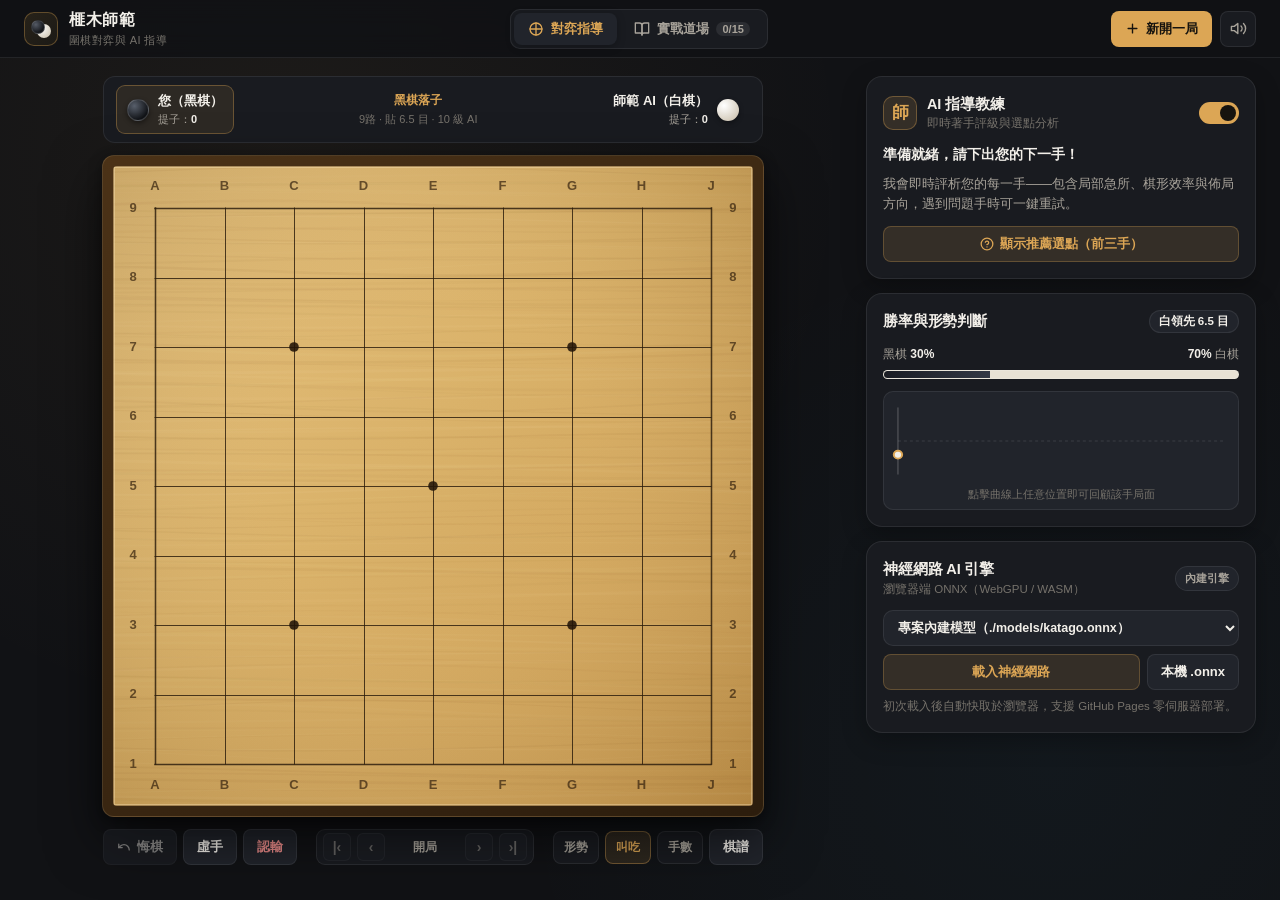
==== kaya-sensei-go.html @ 4a5f9058 "Added more intelligent AI" ====
<!DOCTYPE html>
<html lang="zh-Hant">
<head>
  <meta charset="UTF-8" />
  <meta name="viewport" content="width=device-width, initial-scale=1.0" />
  <title>榧木師範 — 圍棋對弈與 AI 指導</title>
  <style>
/* ============================================================================
   Kaya Sensei — Go & AI Coach Design System
   Aesthetic: Warm Ink Slate + Authentic Kaya Gold + Crisp Studio Surfaces
   ============================================================================ */

:root {
  --bg-canvas: #111215;
  --bg-surface: #191b20;
  --bg-elevated: #21242b;
  --bg-hover: #2a2e37;
  --border-subtle: rgba(255, 255, 255, 0.08);
  --border-strong: rgba(255, 255, 255, 0.15);

  --text-primary: #f2efe9;
  --text-secondary: #a8a39a;
  --text-muted: #76726b;

  --accent-gold: #dca655;
  --accent-gold-hover: #e7b76c;
  --accent-gold-dim: rgba(220, 166, 85, 0.14);

  --emerald: #10b981;
  --emerald-dim: rgba(16, 185, 129, 0.15);
  --sky: #38bdf8;
  --sky-dim: rgba(56, 189, 248, 0.15);
  --amber: #f59e0b;
  --amber-dim: rgba(245, 158, 11, 0.15);
  --coral: #ef5350;
  --coral-dim: rgba(239, 83, 80, 0.15);

  --radius-sm: 8px;
  --radius-md: 12px;
  --radius-lg: 16px;
  --shadow-board: 0 22px 54px rgba(0, 0, 0, 0.58), 0 4px 14px rgba(0, 0, 0, 0.38);
  --shadow-card: 0 8px 24px rgba(0, 0, 0, 0.28);
}

*, *::before, *::after {
  box-sizing: border-box;
}

html, body {
  margin: 0;
  padding: 0;
  background: var(--bg-canvas);
  color: var(--text-primary);
  font-family: "PingFang TC", "Hiragino Sans CNS", "Noto Sans TC", "Heiti TC", "Microsoft JhengHei", -apple-system, BlinkMacSystemFont, sans-serif;
  font-size: 14px;
  line-height: 1.55;
  -webkit-font-smoothing: antialiased;
  min-height: 100vh;
}

.hidden {
  display: none !important;
}

.flex-1 {
  flex: 1;
}

/* ============================================================================
   App Shell & Top Navigation
   ============================================================================ */

.app-shell {
  min-height: 100vh;
  display: flex;
  flex-direction: column;
  background:
    radial-gradient(circle at 22% 18%, rgba(220, 166, 85, 0.06), transparent 46%),
    radial-gradient(circle at 82% 85%, rgba(56, 189, 248, 0.035), transparent 42%),
    var(--bg-canvas);
}

.topbar {
  height: 58px;
  padding: 0 24px;
  display: flex;
  align-items: center;
  justify-content: space-between;
  gap: 16px;
  border-bottom: 1px solid var(--border-subtle);
  background: rgba(17, 18, 21, 0.88);
  backdrop-filter: blur(12px);
  position: sticky;
  top: 0;
  z-index: 30;
}

.brand {
  display: flex;
  align-items: center;
  gap: 11px;
}

.brand-mark {
  width: 34px;
  height: 34px;
  border-radius: 10px;
  background: linear-gradient(135deg, #272219, #1c1a16);
  border: 1px solid rgba(220, 166, 85, 0.35);
  position: relative;
  display: flex;
  align-items: center;
  justify-content: center;
}

.stone-dot {
  width: 14px;
  height: 14px;
  border-radius: 50%;
  position: absolute;
}
.stone-dot.black {
  background: radial-gradient(circle at 32% 30%, #555b66, #111317 72%);
  border: 1px solid rgba(255, 255, 255, 0.14);
  left: 6px;
  top: 7px;
  z-index: 2;
}
.stone-dot.white {
  background: radial-gradient(circle at 32% 30%, #ffffff, #cfc6b4 85%);
  right: 6px;
  bottom: 7px;
  z-index: 1;
}

.brand-text {
  display: flex;
  flex-direction: column;
}

.brand-name {
  font-size: 16px;
  font-weight: 700;
  letter-spacing: 0.04em;
  color: var(--text-primary);
}

.brand-sub {
  font-size: 11px;
  color: var(--text-muted);
  letter-spacing: 0.04em;
}

/* Mode Switcher */
.mode-switcher {
  display: flex;
  align-items: center;
  background: var(--bg-surface);
  border: 1px solid var(--border-subtle);
  border-radius: 10px;
  padding: 3px;
  gap: 3px;
}

.mode-tab {
  display: inline-flex;
  align-items: center;
  gap: 7px;
  padding: 7px 14px;
  border: none;
  border-radius: 8px;
  background: transparent;
  color: var(--text-secondary);
  font-size: 13px;
  font-weight: 600;
  cursor: pointer;
  transition: all 0.16s ease;
}

.mode-tab:hover {
  color: var(--text-primary);
}

.mode-tab.active {
  background: var(--bg-elevated);
  color: var(--accent-gold);
  box-shadow: 0 2px 8px rgba(0, 0, 0, 0.25);
}

.pill-count {
  font-size: 11px;
  font-weight: 700;
  padding: 1px 6px;
  border-radius: 99px;
  background: rgba(255, 255, 255, 0.08);
  color: var(--text-secondary);
}

.mode-tab.active .pill-count {
  background: var(--accent-gold-dim);
  color: var(--accent-gold);
}

.topbar-actions {
  display: flex;
  align-items: center;
  gap: 8px;
}

/* ============================================================================
   Buttons & Inputs
   ============================================================================ */

.btn {
  display: inline-flex;
  align-items: center;
  justify-content: center;
  gap: 6px;
  padding: 8px 13px;
  border-radius: var(--radius-sm);
  border: 1px solid transparent;
  font-size: 13px;
  font-weight: 600;
  font-family: inherit;
  cursor: pointer;
  transition: all 0.15s ease;
  white-space: nowrap;
}

.btn:disabled {
  opacity: 0.42;
  cursor: not-allowed;
}

.btn-primary {
  background: var(--accent-gold);
  color: #16130e;
}
.btn-primary:hover:not(:disabled) {
  background: var(--accent-gold-hover);
  transform: translateY(-0.5px);
}

.btn-accent {
  background: var(--accent-gold-dim);
  color: var(--accent-gold);
  border-color: rgba(220, 166, 85, 0.28);
}
.btn-accent:hover:not(:disabled) {
  background: rgba(220, 166, 85, 0.22);
  border-color: rgba(220, 166, 85, 0.45);
}

.btn-subtle {
  background: var(--bg-elevated);
  color: var(--text-primary);
  border-color: var(--border-subtle);
}
.btn-subtle:hover:not(:disabled) {
  background: var(--bg-hover);
  border-color: var(--border-strong);
}

.btn-danger-ghost {
  color: #eb8b89;
}
.btn-danger-ghost:hover:not(:disabled) {
  background: var(--coral-dim);
  border-color: rgba(239, 83, 80, 0.35);
  color: #ff9c9a;
}

.btn-toggle {
  background: var(--bg-surface);
  color: var(--text-secondary);
  border-color: var(--border-subtle);
  padding: 7px 10px;
  font-size: 12px;
}
.btn-toggle:hover {
  color: var(--text-primary);
  border-color: var(--border-strong);
}
.btn-toggle.active {
  background: var(--accent-gold-dim);
  color: var(--accent-gold);
  border-color: rgba(220, 166, 85, 0.4);
}

.btn-icon {
  width: 36px;
  height: 36px;
  padding: 0;
  background: var(--bg-surface);
  color: var(--text-secondary);
  border-color: var(--border-subtle);
}
.btn-icon:hover {
  color: var(--text-primary);
  background: var(--bg-elevated);
}

.btn-icon-sm {
  width: 28px;
  height: 28px;
  padding: 0;
  font-size: 14px;
  background: var(--bg-surface);
  color: var(--text-secondary);
  border-color: var(--border-subtle);
  border-radius: 6px;
}
.btn-icon-sm:hover:not(:disabled) {
  color: var(--text-primary);
  background: var(--bg-elevated);
}

/* Toggle Switch */
.switch {
  position: relative;
  display: inline-block;
  width: 40px;
  height: 22px;
  flex-shrink: 0;
}
.switch input {
  opacity: 0;
  width: 0;
  height: 0;
}
.slider {
  position: absolute;
  cursor: pointer;
  inset: 0;
  background-color: #30343e;
  transition: 0.2s;
  border-radius: 99px;
}
.slider::before {
  position: absolute;
  content: "";
  height: 16px;
  width: 16px;
  left: 3px;
  bottom: 3px;
  background-color: #f4f1ea;
  transition: 0.2s;
  border-radius: 50%;
}
.switch input:checked + .slider {
  background-color: var(--accent-gold);
}
.switch input:checked + .slider::before {
  transform: translateX(18px);
  background-color: #16130e;
}

/* ============================================================================
   Main Workspace Grid
   ============================================================================ */

.workspace {
  flex: 1;
  max-width: 1320px;
  width: 100%;
  margin: 0 auto;
  padding: 18px 24px 24px;
  display: grid;
  grid-template-columns: minmax(0, 1fr) 390px;
  gap: 24px;
  align-items: start;
}

/* ============================================================================
   Board Stage (Left/Center)
   ============================================================================ */

.board-stage {
  display: flex;
  flex-direction: column;
  align-items: center;
  gap: 12px;
  min-width: 0;
}

.match-strip {
  width: 100%;
  max-width: 660px;
  display: flex;
  align-items: center;
  justify-content: space-between;
  gap: 10px;
  padding: 8px 12px;
  background: var(--bg-surface);
  border: 1px solid var(--border-subtle);
  border-radius: var(--radius-md);
}

.player-chip {
  display: flex;
  align-items: center;
  gap: 9px;
  padding: 5px 10px;
  border-radius: 9px;
  border: 1px solid transparent;
  transition: all 0.2s ease;
}

.player-chip.active-turn {
  background: rgba(220, 166, 85, 0.1);
  border-color: rgba(220, 166, 85, 0.35);
}

.chip-stone {
  width: 22px;
  height: 22px;
  border-radius: 50%;
  flex-shrink: 0;
}
.chip-stone.black {
  background: radial-gradient(circle at 32% 30%, #585f6b, #111317 72%);
  border: 1px solid rgba(255, 255, 255, 0.18);
  box-shadow: 0 2px 5px rgba(0, 0, 0, 0.45);
}
.chip-stone.white {
  background: radial-gradient(circle at 32% 30%, #ffffff, #cfc5b3 85%);
  box-shadow: 0 2px 5px rgba(0, 0, 0, 0.35);
}

.chip-info {
  display: flex;
  flex-direction: column;
}
.chip-info.right {
  text-align: right;
}

.chip-name {
  font-size: 13px;
  font-weight: 600;
  color: var(--text-primary);
}
.chip-meta {
  font-size: 11px;
  color: var(--text-secondary);
}
.chip-meta strong {
  color: var(--text-primary);
}

.match-center-status {
  display: flex;
  flex-direction: column;
  align-items: center;
  gap: 2px;
}

.status-pill {
  font-size: 12px;
  font-weight: 700;
  color: var(--accent-gold);
  letter-spacing: 0.01em;
}

.meta-subtle {
  font-size: 11px;
  color: var(--text-muted);
}

/* Dojo Header Strip */
.dojo-strip {
  padding: 10px 14px;
}
.dojo-strip-left {
  display: flex;
  align-items: center;
  gap: 10px;
}
.dojo-board-title {
  margin: 0;
  font-size: 15px;
  font-weight: 700;
}
.dojo-strip-right {
  display: flex;
  align-items: center;
  gap: 8px;
}
.cat-tag {
  font-size: 11px;
  font-weight: 700;
  text-transform: uppercase;
  letter-spacing: 0.05em;
  padding: 3px 8px;
  border-radius: 6px;
  background: var(--accent-gold-dim);
  color: var(--accent-gold);
}
.rank-pill {
  font-size: 11px;
  font-weight: 700;
  padding: 3px 8px;
  border-radius: 99px;
  background: var(--bg-elevated);
  border: 1px solid var(--border-subtle);
  color: var(--text-secondary);
}
.solved-pill {
  font-size: 11px;
  font-weight: 700;
  padding: 3px 9px;
  border-radius: 99px;
  background: var(--emerald-dim);
  color: var(--emerald);
  border: 1px solid rgba(16, 185, 129, 0.35);
}

/* Goban Wood Frame */
.goban-outer {
  width: 100%;
  display: flex;
  justify-content: center;
}

.goban-frame {
  position: relative;
  padding: 10px;
  border-radius: 12px;
  background: linear-gradient(145deg, #4b3217, #2c1d0d);
  box-shadow: var(--shadow-board);
  border: 1px solid rgba(255, 224, 168, 0.14);
  line-height: 0;
}

#goban-canvas {
  display: block;
  border-radius: 4px;
  cursor: pointer;
  touch-action: manipulation;
}

.board-toast {
  position: absolute;
  bottom: 22px;
  left: 50%;
  transform: translateX(-50%);
  padding: 8px 14px;
  border-radius: 99px;
  background: rgba(18, 19, 23, 0.92);
  color: var(--text-primary);
  border: 1px solid rgba(220, 166, 85, 0.4);
  font-size: 12.5px;
  font-weight: 600;
  line-height: 1.3;
  white-space: nowrap;
  pointer-events: none;
  box-shadow: 0 10px 26px rgba(0, 0, 0, 0.45);
  z-index: 10;
}

/* Bottom Toolbar */
.board-toolbar {
  width: 100%;
  max-width: 660px;
  display: flex;
  align-items: center;
  justify-content: space-between;
  flex-wrap: wrap;
  gap: 8px;
}

.toolbar-group {
  display: flex;
  align-items: center;
  gap: 6px;
}

.review-nav {
  background: var(--bg-surface);
  border: 1px solid var(--border-subtle);
  border-radius: 9px;
  padding: 3px 6px;
}

.move-counter {
  font-size: 12px;
  font-weight: 600;
  color: var(--text-secondary);
  padding: 0 6px;
  min-width: 68px;
  text-align: center;
}

/* ============================================================================
   Sidebar & Cards
   ============================================================================ */

.sidebar {
  min-width: 0;
}

.sidebar-stack {
  display: flex;
  flex-direction: column;
  gap: 14px;
}

.card {
  background: var(--bg-surface);
  border: 1px solid var(--border-subtle);
  border-radius: var(--radius-lg);
  padding: 16px;
  box-shadow: var(--shadow-card);
}

.card-header {
  display: flex;
  align-items: center;
  justify-content: space-between;
  gap: 10px;
  margin-bottom: 12px;
}

.card-header h3 {
  margin: 0;
  font-size: 14.5px;
  font-weight: 700;
  letter-spacing: -0.01em;
}

.card-subtitle {
  display: block;
  font-size: 11.5px;
  color: var(--text-muted);
}

.muted-text {
  margin: 0;
  color: var(--text-secondary);
  font-size: 12.5px;
  line-height: 1.5;
}

/* Coach Card */
.coach-title-wrap {
  display: flex;
  align-items: center;
  gap: 10px;
}

.coach-avatar {
  width: 34px;
  height: 34px;
  border-radius: 10px;
  background: var(--accent-gold-dim);
  border: 1px solid rgba(220, 166, 85, 0.35);
  color: var(--accent-gold);
  font-family: "Songti TC", "Kaiti TC", "Noto Serif TC", serif;
  font-weight: 700;
  font-size: 17px;
  display: inline-flex;
  align-items: center;
  justify-content: center;
  flex-shrink: 0;
}

.coach-body {
  display: flex;
  flex-direction: column;
  gap: 10px;
}

.coach-grade-row {
  display: flex;
  align-items: center;
  justify-content: space-between;
  gap: 8px;
}

.grade-badge {
  font-size: 11.5px;
  font-weight: 700;
  padding: 3px 10px;
  border-radius: 99px;
  letter-spacing: 0.02em;
}
.grade-brilliant {
  background: rgba(16, 185, 129, 0.2);
  color: #34d399;
  border: 1px solid rgba(52, 211, 153, 0.4);
}
.grade-great {
  background: var(--emerald-dim);
  color: var(--emerald);
}
.grade-good {
  background: var(--sky-dim);
  color: var(--sky);
}
.grade-inaccuracy {
  background: var(--amber-dim);
  color: var(--amber);
}
.grade-mistake,
.grade-blunder {
  background: var(--coral-dim);
  color: #ff7b79;
}

.coach-delta {
  font-size: 12px;
  font-weight: 600;
  color: var(--text-muted);
}

.coach-headline {
  font-size: 14px;
  font-weight: 700;
  color: var(--text-primary);
  line-height: 1.35;
}

.coach-explanation {
  margin: 0;
  font-size: 13px;
  color: var(--text-secondary);
  line-height: 1.52;
}

.coach-actions {
  display: flex;
  align-items: center;
  gap: 8px;
  margin-top: 2px;
}

/* Candidate Move Suggestions */
.candidates-list {
  display: flex;
  flex-direction: column;
  gap: 6px;
  margin-top: 4px;
  padding-top: 10px;
  border-top: 1px solid var(--border-subtle);
}

.cand-item {
  display: flex;
  align-items: flex-start;
  gap: 9px;
  padding: 8px 9px;
  border-radius: 9px;
  background: var(--bg-elevated);
  border: 1px solid transparent;
  cursor: pointer;
  transition: all 0.14s ease;
}
.cand-item:hover {
  border-color: var(--border-strong);
  background: var(--bg-hover);
}

.cand-letter {
  width: 22px;
  height: 22px;
  border-radius: 50%;
  font-size: 11px;
  font-weight: 800;
  display: inline-flex;
  align-items: center;
  justify-content: center;
  flex-shrink: 0;
  margin-top: 1px;
}
.cand-letter.c0 { background: var(--emerald); color: #fff; }
.cand-letter.c1 { background: var(--sky); color: #0b1926; }
.cand-letter.c2 { background: var(--amber); color: #1f1606; }

.cand-details {
  flex: 1;
  min-width: 0;
}
.cand-top {
  display: flex;
  align-items: center;
  justify-content: space-between;
  gap: 8px;
}
.cand-coord {
  font-weight: 700;
  font-size: 13px;
  color: var(--text-primary);
}
.cand-wr {
  font-size: 11.5px;
  font-weight: 600;
  color: var(--text-secondary);
}
.cand-reason {
  font-size: 12px;
  color: var(--text-secondary);
  margin-top: 2px;
}

/* Winrate & Graph Card */
.lead-badge {
  font-size: 11.5px;
  font-weight: 700;
  padding: 2px 9px;
  border-radius: 99px;
  background: var(--bg-elevated);
  color: var(--text-primary);
  border: 1px solid var(--border-subtle);
}

.winrate-bar-wrap {
  display: flex;
  flex-direction: column;
  gap: 6px;
  margin-bottom: 12px;
}

.winrate-labels {
  display: flex;
  justify-content: space-between;
  font-size: 12px;
  color: var(--text-secondary);
}
.winrate-labels strong {
  color: var(--text-primary);
}

.winrate-bar {
  height: 9px;
  border-radius: 99px;
  background: #e8e2d5;
  overflow: hidden;
  border: 1px solid rgba(255, 255, 255, 0.14);
}

.wr-black-fill {
  height: 100%;
  background: linear-gradient(90deg, #1b1d23, #333845);
  transition: width 0.35s ease;
}

.graph-container {
  background: var(--bg-elevated);
  border: 1px solid var(--border-subtle);
  border-radius: 10px;
  padding: 8px 8px 6px;
}

#winrate-graph {
  width: 100%;
  height: 82px;
  display: block;
  cursor: pointer;
}

.graph-hint {
  font-size: 11px;
  color: var(--text-muted);
  text-align: center;
  margin-top: 4px;
}

/* Scoring & Post-game Review Card */
.scoring-card {
  border-color: rgba(220, 166, 85, 0.4);
  background: linear-gradient(180deg, rgba(220, 166, 85, 0.08), var(--bg-surface) 60%);
}

.rules-toggle {
  display: flex;
  gap: 4px;
}
.mini-pill {
  padding: 3px 8px;
  border-radius: 6px;
  border: 1px solid var(--border-subtle);
  background: var(--bg-elevated);
  color: var(--text-secondary);
  font-size: 11px;
  font-weight: 600;
  cursor: pointer;
}
.mini-pill.active {
  background: var(--accent-gold-dim);
  color: var(--accent-gold);
  border-color: rgba(220, 166, 85, 0.45);
}

.score-breakdown {
  display: grid;
  grid-template-columns: 1fr 1fr;
  gap: 8px;
  margin: 12px 0;
}

.score-box {
  padding: 10px;
  border-radius: 10px;
  background: var(--bg-elevated);
  border: 1px solid var(--border-subtle);
}
.score-box.winner {
  border-color: rgba(16, 185, 129, 0.5);
  background: rgba(16, 185, 129, 0.08);
}
.score-box-label {
  font-size: 11.5px;
  color: var(--text-secondary);
  margin-bottom: 2px;
}
.score-box-val {
  font-size: 20px;
  font-weight: 800;
  color: var(--text-primary);
}
.score-box-sub {
  font-size: 11px;
  color: var(--text-muted);
  margin-top: 2px;
}

.card-actions {
  display: flex;
  gap: 8px;
}

.postgame-review {
  margin-top: 12px;
  padding-top: 12px;
  border-top: 1px solid var(--border-subtle);
}
.review-subheading {
  font-size: 12px;
  font-weight: 700;
  color: var(--accent-gold);
  margin-bottom: 8px;
  text-transform: uppercase;
  letter-spacing: 0.04em;
}
.key-moments-list {
  display: flex;
  flex-direction: column;
  gap: 6px;
}
.moment-row {
  display: flex;
  align-items: center;
  justify-content: space-between;
  gap: 8px;
  padding: 8px 10px;
  border-radius: 8px;
  background: var(--bg-elevated);
  border: 1px solid var(--border-subtle);
}
.moment-info {
  font-size: 12px;
  color: var(--text-primary);
}
.moment-info span {
  display: block;
  font-size: 11px;
  color: var(--text-secondary);
}

/* ============================================================================
   Practice Dojo Sidebar
   ============================================================================ */

.dojo-goal {
  font-size: 14.5px;
  font-weight: 700;
  color: var(--text-primary);
  margin-bottom: 6px;
}

.dojo-briefing {
  margin: 0 0 12px;
  font-size: 13px;
  color: var(--text-secondary);
  line-height: 1.5;
}

.dojo-feedback {
  padding: 12px;
  border-radius: 11px;
  border: 1px solid var(--border-subtle);
  background: var(--bg-elevated);
  transition: all 0.2s ease;
}
.dojo-feedback.solved {
  background: var(--emerald-dim);
  border-color: rgba(16, 185, 129, 0.45);
}
.dojo-feedback.continue {
  background: var(--sky-dim);
  border-color: rgba(56, 189, 248, 0.4);
}
.dojo-feedback.wrong {
  background: var(--coral-dim);
  border-color: rgba(239, 83, 80, 0.42);
}

.feedback-title {
  font-size: 13px;
  font-weight: 700;
  margin-bottom: 4px;
}
.dojo-feedback.solved .feedback-title { color: #34d399; }
.dojo-feedback.continue .feedback-title { color: #7dd3fc; }
.dojo-feedback.wrong .feedback-title { color: #ff8a88; }

.feedback-body {
  margin: 0;
  font-size: 12.5px;
  color: var(--text-primary);
  line-height: 1.48;
}

.feedback-actions {
  margin-top: 9px;
}

.dojo-hint-box {
  margin-top: 10px;
  padding: 10px 12px;
  border-radius: 10px;
  background: var(--amber-dim);
  border: 1px solid rgba(245, 158, 11, 0.35);
}
.hint-tag {
  font-size: 11px;
  font-weight: 700;
  text-transform: uppercase;
  letter-spacing: 0.05em;
  color: var(--amber);
  margin-bottom: 3px;
}
.dojo-hint-box p {
  margin: 0;
  font-size: 12.5px;
  color: var(--text-primary);
}

.dojo-takeaway {
  margin-top: 10px;
  padding: 11px 12px;
  border-radius: 10px;
  background: var(--accent-gold-dim);
  border: 1px solid rgba(220, 166, 85, 0.35);
}
.takeaway-tag {
  font-size: 11px;
  font-weight: 700;
  text-transform: uppercase;
  letter-spacing: 0.05em;
  color: var(--accent-gold);
  margin-bottom: 3px;
}
.dojo-takeaway p {
  margin: 0;
  font-size: 12.5px;
  color: var(--text-primary);
  line-height: 1.48;
}

/* Curriculum Browser */
.mastery-bar {
  height: 6px;
  border-radius: 99px;
  background: var(--bg-elevated);
  overflow: hidden;
  margin-bottom: 12px;
}
.mastery-fill {
  height: 100%;
  background: linear-gradient(90deg, var(--accent-gold), var(--emerald));
  border-radius: 99px;
  transition: width 0.35s ease;
}

.category-pills {
  display: flex;
  flex-wrap: wrap;
  gap: 5px;
  margin-bottom: 10px;
}

.cat-pill {
  padding: 4px 9px;
  border-radius: 99px;
  border: 1px solid var(--border-subtle);
  background: var(--bg-elevated);
  color: var(--text-secondary);
  font-size: 11.5px;
  font-weight: 600;
  cursor: pointer;
  transition: all 0.14s ease;
}
.cat-pill:hover {
  color: var(--text-primary);
}
.cat-pill.active {
  background: var(--accent-gold-dim);
  color: var(--accent-gold);
  border-color: rgba(220, 166, 85, 0.45);
}

.puzzle-list {
  display: flex;
  flex-direction: column;
  gap: 5px;
  max-height: 290px;
  overflow-y: auto;
  padding-right: 2px;
}

.puzzle-row {
  display: flex;
  align-items: center;
  justify-content: space-between;
  gap: 8px;
  padding: 8px 10px;
  border-radius: 9px;
  background: var(--bg-elevated);
  border: 1px solid transparent;
  cursor: pointer;
  text-align: left;
  width: 100%;
  font-family: inherit;
  color: var(--text-primary);
  transition: all 0.14s ease;
}
.puzzle-row:hover {
  background: var(--bg-hover);
}
.puzzle-row.active {
  border-color: rgba(220, 166, 85, 0.55);
  background: rgba(220, 166, 85, 0.09);
}

.puzzle-row-left {
  display: flex;
  align-items: center;
  gap: 8px;
  min-width: 0;
}
.puzzle-check {
  width: 18px;
  height: 18px;
  border-radius: 50%;
  border: 1.5px solid var(--border-strong);
  display: inline-flex;
  align-items: center;
  justify-content: center;
  font-size: 11px;
  flex-shrink: 0;
  color: transparent;
}
.puzzle-row.solved .puzzle-check {
  background: var(--emerald);
  border-color: var(--emerald);
  color: #0b1f16;
  font-weight: 800;
}

.puzzle-row-title {
  font-size: 12.5px;
  font-weight: 600;
  white-space: nowrap;
  overflow: hidden;
  text-overflow: ellipsis;
}
.puzzle-row-rank {
  font-size: 11px;
  font-weight: 600;
  color: var(--text-muted);
  flex-shrink: 0;
}

/* ============================================================================
   Modal Dialog
   ============================================================================ */

.modal-backdrop {
  position: fixed;
  inset: 0;
  background: rgba(8, 9, 12, 0.72);
  backdrop-filter: blur(6px);
  display: flex;
  align-items: center;
  justify-content: center;
  padding: 20px;
  z-index: 100;
}

.modal-dialog {
  width: 100%;
  max-width: 460px;
  background: var(--bg-surface);
  border: 1px solid var(--border-strong);
  border-radius: 18px;
  box-shadow: 0 28px 64px rgba(0, 0, 0, 0.65);
  overflow: hidden;
}

.modal-header {
  padding: 16px 20px;
  display: flex;
  align-items: center;
  justify-content: space-between;
  border-bottom: 1px solid var(--border-subtle);
}
.modal-header h2 {
  margin: 0;
  font-size: 16px;
  font-weight: 700;
}

.modal-body {
  padding: 18px 20px;
  display: flex;
  flex-direction: column;
  gap: 16px;
}

.modal-footer {
  padding: 14px 20px;
  border-top: 1px solid var(--border-subtle);
  display: flex;
  justify-content: flex-end;
  gap: 10px;
  background: rgba(0, 0, 0, 0.14);
}

.form-group {
  display: flex;
  flex-direction: column;
  gap: 7px;
}
.form-row {
  display: flex;
  gap: 12px;
}
.form-label {
  font-size: 12px;
  font-weight: 700;
  color: var(--text-secondary);
  text-transform: uppercase;
  letter-spacing: 0.04em;
}

.segmented-grid {
  display: grid;
  gap: 7px;
}
.cols-3 { grid-template-columns: repeat(3, 1fr); }
.cols-2 { grid-template-columns: repeat(2, 1fr); }

.seg-btn {
  display: flex;
  flex-direction: column;
  align-items: center;
  justify-content: center;
  gap: 2px;
  padding: 10px 8px;
  border-radius: 10px;
  border: 1px solid var(--border-subtle);
  background: var(--bg-elevated);
  color: var(--text-secondary);
  font-family: inherit;
  cursor: pointer;
  transition: all 0.14s ease;
}
[data-setting="color"] .seg-btn {
  flex-direction: row;
  gap: 7px;
  font-weight: 600;
  font-size: 13px;
}
.seg-btn strong {
  font-size: 13.5px;
  color: var(--text-primary);
}
.seg-btn span {
  font-size: 11px;
  color: var(--text-muted);
}
.seg-btn:hover {
  border-color: var(--border-strong);
}
.seg-btn.active {
  background: var(--accent-gold-dim);
  border-color: var(--accent-gold);
  color: var(--accent-gold);
}
.seg-btn.active strong {
  color: var(--accent-gold);
}

.inline-stone {
  width: 14px;
  height: 14px;
  border-radius: 50%;
  display: inline-block;
}
.inline-stone.black {
  background: radial-gradient(circle at 32% 30%, #585f6b, #111317 75%);
  border: 1px solid rgba(255, 255, 255, 0.25);
}
.inline-stone.white {
  background: radial-gradient(circle at 32% 30%, #fff, #cbc2b0 85%);
}

.select-input {
  width: 100%;
  height: 41px;
  padding: 0 10px;
  border-radius: 10px;
  border: 1px solid var(--border-subtle);
  background: var(--bg-elevated);
  color: var(--text-primary);
  font-family: inherit;
  font-size: 13px;
  font-weight: 600;
}

.coach-opt-row {
  flex-direction: row;
  align-items: center;
  justify-content: space-between;
  padding: 10px 12px;
  border-radius: 10px;
  background: var(--bg-elevated);
  border: 1px solid var(--border-subtle);
}

/* Neural Network Engine Card */
.nn-badge {
  font-size: 11px;
  font-weight: 700;
  padding: 3px 9px;
  border-radius: 99px;
  border: 1px solid var(--border-subtle);
  background: var(--bg-elevated);
  color: var(--text-secondary);
}
.nn-badge.loading {
  background: var(--amber-dim);
  color: var(--amber);
  border-color: rgba(245, 158, 11, 0.38);
}
.nn-badge.ready {
  background: var(--emerald-dim);
  color: var(--emerald);
  border-color: rgba(16, 185, 129, 0.42);
}
.nn-badge.error {
  background: var(--coral-dim);
  color: #ff8a88;
  border-color: rgba(239, 83, 80, 0.4);
}

.nn-controls {
  display: flex;
  flex-direction: column;
  gap: 8px;
}

.nn-select {
  height: 36px;
  font-size: 12.5px;
}

.text-input {
  width: 100%;
  height: 36px;
  padding: 0 10px;
  border-radius: 9px;
  border: 1px solid var(--border-subtle);
  background: var(--bg-elevated);
  color: var(--text-primary);
  font-family: inherit;
  font-size: 12.5px;
}
.text-input:focus {
  outline: none;
  border-color: var(--accent-gold);
}

.nn-progress-wrap {
  display: flex;
  flex-direction: column;
  gap: 5px;
  padding: 8px 10px;
  border-radius: 9px;
  background: var(--bg-elevated);
  border: 1px solid var(--border-subtle);
}
.nn-progress-meta {
  display: flex;
  justify-content: space-between;
  font-size: 11.5px;
  color: var(--text-secondary);
}

.nn-error {
  font-size: 12px;
  color: #ff8a88;
  background: var(--coral-dim);
  border: 1px solid rgba(239, 83, 80, 0.35);
  border-radius: 8px;
  padding: 7px 9px;
}

.nn-actions {
  display: flex;
  gap: 7px;
}

.nn-note {
  font-size: 11.5px;
  color: var(--text-muted);
}

/* Scrollbar polish */
.puzzle-list::-webkit-scrollbar {
  width: 5px;
}
.puzzle-list::-webkit-scrollbar-track {
  background: transparent;
}
.puzzle-list::-webkit-scrollbar-thumb {
  background: rgba(255, 255, 255, 0.14);
  border-radius: 99px;
}

/* ============================================================================
   Responsive Breakpoints
   ============================================================================ */

@media (max-width: 1040px) {
  .workspace {
    grid-template-columns: 1fr;
    max-width: 720px;
    padding: 14px 16px 28px;
  }
  .sidebar {
    width: 100%;
  }
}

@media (max-width: 620px) {
  .topbar {
    padding: 0 12px;
  }
  .brand-sub {
    display: none;
  }
  .mode-tab {
    padding: 6px 10px;
    font-size: 12px;
  }
  .board-toolbar {
    justify-content: center;
  }
}

</style>
</head>
<body>
  <div class="app-shell">
    <!-- Top Header -->
    <header class="topbar">
      <div class="brand">
        <div class="brand-mark" aria-hidden="true">
          <span class="stone-dot black"></span>
          <span class="stone-dot white"></span>
        </div>
        <div class="brand-text">
          <span class="brand-name">榧木師範</span>
          <span class="brand-sub">圍棋對弈與 AI 指導</span>
        </div>
      </div>

      <nav class="mode-switcher" role="tablist" aria-label="功能切換">
        <button id="tab-play" class="mode-tab active" role="tab" aria-selected="true" data-mode="play">
          <svg width="16" height="16" viewBox="0 0 24 24" fill="none" stroke="currentColor" stroke-width="2" stroke-linecap="round" stroke-linejoin="round"><circle cx="12" cy="12" r="9"/><path d="M12 3v18M3 12h18"/></svg>
          對弈指導
        </button>
        <button id="tab-dojo" class="mode-tab" role="tab" aria-selected="false" data-mode="dojo">
          <svg width="16" height="16" viewBox="0 0 24 24" fill="none" stroke="currentColor" stroke-width="2" stroke-linecap="round" stroke-linejoin="round"><path d="M2 3h6a4 4 0 0 1 4 4v14a3 3 0 0 0-3-3H2z"/><path d="M22 3h-6a4 4 0 0 0-4 4v14a3 3 0 0 1 3-3h7z"/></svg>
          實戰道場
          <span id="dojo-badge-count" class="pill-count">0/15</span>
        </button>
      </nav>

      <div class="topbar-actions">
        <button id="btn-new-game" class="btn btn-primary">
          <svg width="15" height="15" viewBox="0 0 24 24" fill="none" stroke="currentColor" stroke-width="2.2" stroke-linecap="round" stroke-linejoin="round"><path d="M12 5v14M5 12h14"/></svg>
          新開一局
        </button>
        <button id="btn-sound" class="btn btn-icon" title="切換落子音效" aria-label="切換落子音效">
          <svg id="icon-sound-on" width="17" height="17" viewBox="0 0 24 24" fill="none" stroke="currentColor" stroke-width="2" stroke-linecap="round" stroke-linejoin="round"><polygon points="11 5 6 9 2 9 2 15 6 15 11 19 11 5"/><path d="M15.54 8.46a5 5 0 0 1 0 7.07"/><path d="M19.07 4.93a10 10 0 0 1 0 14.14"/></svg>
          <svg id="icon-sound-off" class="hidden" width="17" height="17" viewBox="0 0 24 24" fill="none" stroke="currentColor" stroke-width="2" stroke-linecap="round" stroke-linejoin="round"><polygon points="11 5 6 9 2 9 2 15 6 15 11 19 11 5"/><line x1="23" y1="9" x2="17" y2="15"/><line x1="17" y1="9" x2="23" y2="15"/></svg>
        </button>
      </div>
    </header>

    <!-- Main Content -->
    <main class="workspace">
      <!-- Left/Center: Goban Stage -->
      <section class="board-stage">
        <!-- Play Mode Header Strip -->
        <div id="play-strip" class="match-strip">
          <div id="player-black-card" class="player-chip active-turn">
            <span class="chip-stone black"></span>
            <div class="chip-info">
              <span id="black-name" class="chip-name">您（黑棋）</span>
              <span class="chip-meta">提子：<strong id="black-captures">0</strong></span>
            </div>
          </div>

          <div class="match-center-status">
            <span id="turn-status" class="status-pill">黑棋落子</span>
            <span id="game-meta-pill" class="meta-subtle">9路 · 貼 6.5 目 · 10 級 AI</span>
          </div>

          <div id="player-white-card" class="player-chip">
            <div class="chip-info right">
              <span id="white-name" class="chip-name">師範 AI（白棋）</span>
              <span class="chip-meta">提子：<strong id="white-captures">0</strong></span>
            </div>
            <span class="chip-stone white"></span>
          </div>
        </div>

        <!-- Dojo Mode Header Strip -->
        <div id="dojo-strip" class="match-strip dojo-strip hidden">
          <div class="dojo-strip-left">
            <span id="dojo-cat-tag" class="cat-tag">實戰手筋</span>
            <h2 id="dojo-board-title" class="dojo-board-title">枷吃（罩吃）</h2>
          </div>
          <div class="dojo-strip-right">
            <span id="dojo-rank-pill" class="rank-pill">14 級</span>
            <span id="dojo-solved-pill" class="solved-pill hidden">✓ 已通過</span>
          </div>
        </div>

        <!-- Goban Frame -->
        <div class="goban-outer">
          <div id="goban-frame" class="goban-frame">
            <canvas id="goban-canvas" aria-label="圍棋棋盤"></canvas>
            <div id="board-toast" class="board-toast hidden" role="status"></div>
          </div>
        </div>

        <!-- Play Mode Bottom Controls -->
        <div id="play-toolbar" class="board-toolbar">
          <div class="toolbar-group">
            <button id="btn-undo" class="btn btn-subtle" title="悔棋（⌘Z）">
              <svg width="14" height="14" viewBox="0 0 24 24" fill="none" stroke="currentColor" stroke-width="2.2" stroke-linecap="round" stroke-linejoin="round"><path d="M3 7v6h6"/><path d="M21 17a9 9 0 0 0-9-9 9 9 0 0 0-6 2.3L3 13"/></svg>
              悔棋
            </button>
            <button id="btn-pass" class="btn btn-subtle" title="虛手（停一手）">虛手</button>
            <button id="btn-resign" class="btn btn-subtle btn-danger-ghost" title="認輸結束本局">認輸</button>
          </div>

          <div id="review-nav" class="toolbar-group review-nav">
            <button id="btn-nav-start" class="btn btn-icon-sm" title="回到開局">|&lsaquo;</button>
            <button id="btn-nav-prev" class="btn btn-icon-sm" title="上一手">&lsaquo;</button>
            <span id="move-counter" class="move-counter">開局</span>
            <button id="btn-nav-next" class="btn btn-icon-sm" title="下一手">&rsaquo;</button>
            <button id="btn-nav-end" class="btn btn-icon-sm" title="回到最新一手">&rsaquo;|</button>
          </div>

          <div class="toolbar-group">
            <button id="btn-toggle-territory" class="btn btn-toggle" title="顯示地盤與厚薄形勢">形勢</button>
            <button id="btn-toggle-atari" class="btn btn-toggle active" title="標記被叫吃的棋串">叫吃</button>
            <button id="btn-toggle-numbers" class="btn btn-toggle" title="顯示落子手數">手數</button>
            <button id="btn-export-sgf" class="btn btn-subtle" title="下載 SGF 棋譜">棋譜</button>
          </div>
        </div>

        <!-- Dojo Mode Bottom Controls -->
        <div id="dojo-toolbar" class="board-toolbar hidden">
          <div class="toolbar-group">
            <button id="btn-dojo-reset" class="btn btn-subtle">
              <svg width="14" height="14" viewBox="0 0 24 24" fill="none" stroke="currentColor" stroke-width="2.2" stroke-linecap="round" stroke-linejoin="round"><path d="M3 12a9 9 0 1 0 3-6.7L3 8"/><path d="M3 3v5h5"/></svg>
              重設題目
            </button>
            <button id="btn-dojo-hint" class="btn btn-accent">
              <svg width="14" height="14" viewBox="0 0 24 24" fill="none" stroke="currentColor" stroke-width="2.2" stroke-linecap="round" stroke-linejoin="round"><path d="M9 18h6"/><path d="M10 22h4"/><path d="M12 2a7 7 0 0 0-4 12.7V17h8v-2.3A7 7 0 0 0 12 2z"/></svg>
              <span id="dojo-hint-label">提示（1/3）</span>
            </button>
          </div>

          <div class="toolbar-group">
            <button id="btn-dojo-prev" class="btn btn-subtle">&larr; 上一題</button>
            <button id="btn-dojo-next" class="btn btn-primary">下一題 &rarr;</button>
          </div>
        </div>
      </section>

      <!-- Right Sidebar -->
      <aside class="sidebar">
        <!-- ===================== PLAY & COACH SIDEBAR ===================== -->
        <div id="sidebar-play" class="sidebar-stack">
          <!-- Scoring / Game Over Panel (visible when scoring or finished) -->
          <div id="scoring-card" class="card scoring-card hidden">
            <div class="card-header">
              <h3 id="scoring-title">點目與死子確認</h3>
              <div class="rules-toggle">
                <button id="rule-chinese" class="mini-pill active" data-rule="chinese">數子法</button>
                <button id="rule-japanese" class="mini-pill" data-rule="japanese">數目法</button>
              </div>
            </div>
            <p id="scoring-instructions" class="muted-text">
              點擊棋盤上任何死子棋串即可切換死活狀態，地盤歸屬會即時更新。
            </p>
            <div id="score-breakdown" class="score-breakdown"></div>
            <div id="scoring-actions" class="card-actions">
              <button id="btn-accept-score" class="btn btn-primary flex-1">確認勝負</button>
              <button id="btn-resume-play" class="btn btn-subtle">繼續對弈</button>
            </div>
            <div id="postgame-review" class="postgame-review hidden">
              <div class="review-subheading">本局關鍵檢討</div>
              <div id="key-moments-list" class="key-moments-list"></div>
            </div>
          </div>

          <!-- Sensei AI Coach Card -->
          <div class="card coach-card">
            <div class="card-header">
              <div class="coach-title-wrap">
                <span class="coach-avatar" aria-hidden="true">師</span>
                <div>
                  <h3>AI 指導教練</h3>
                  <span class="card-subtitle">即時著手評級與選點分析</span>
                </div>
              </div>
              <label class="switch" title="切換即時 AI 指導模式">
                <input type="checkbox" id="toggle-coach" checked />
                <span class="slider"></span>
              </label>
            </div>

            <div id="coach-body" class="coach-body">
              <div id="coach-grade-row" class="coach-grade-row hidden">
                <span id="coach-grade-badge" class="grade-badge grade-great">好手</span>
                <span id="coach-delta" class="coach-delta"></span>
              </div>
              <div id="coach-headline" class="coach-headline">
                準備就緒，請下出您的第一手！
              </div>
              <p id="coach-explanation" class="coach-explanation">
                您已熟悉圍棋基本規則，我會專注於檢視您的棋形效率、局部急所與佈局方向，遇到問題手時可一鍵重試練習。
              </p>

              <div class="coach-actions">
                <button id="btn-ask-hint" class="btn btn-accent flex-1">
                  <svg width="14" height="14" viewBox="0 0 24 24" fill="none" stroke="currentColor" stroke-width="2.2" stroke-linecap="round" stroke-linejoin="round"><circle cx="12" cy="12" r="10"/><path d="M9.09 9a3 3 0 0 1 5.83 1c0 2-3 3-3 3"/><line x1="12" y1="17" x2="12.01" y2="17"/></svg>
                  顯示推薦選點（前三手）
                </button>
                <button id="btn-retry-move" class="btn btn-subtle hidden">
                  ↺ 重下這手
                </button>
              </div>

              <div id="coach-candidates" class="candidates-list hidden"></div>
            </div>

            <div id="coach-paused-msg" class="muted-text hidden">
              即時指導目前已暫停，進入純粹對弈模式。隨時可重新開啟以獲得著手評析與選點提示。
            </div>
          </div>

          <!-- Winrate & Game Momentum Card -->
          <div class="card winrate-card">
            <div class="card-header">
              <h3>勝率與形勢判斷</h3>
              <span id="score-lead-badge" class="lead-badge">勢均力敵</span>
            </div>

            <div class="winrate-bar-wrap">
              <div class="winrate-labels">
                <span>黑棋 <strong id="wr-black-pct">50%</strong></span>
                <span><strong id="wr-white-pct">50%</strong> 白棋</span>
              </div>
              <div class="winrate-bar">
                <div id="wr-black-fill" class="wr-black-fill" style="width: 50%"></div>
              </div>
            </div>

            <div class="graph-container">
              <svg id="winrate-graph" viewBox="0 0 340 88" preserveAspectRatio="none" aria-label="勝率走勢圖"></svg>
              <div class="graph-hint">點擊曲線上任意位置即可回顧該手局面</div>
            </div>
          </div>

          <!-- In-Browser Neural Network Engine Card (ONNX Runtime WebGPU / WASM) -->
          <div class="card nn-card">
            <div class="card-header">
              <div>
                <h3>神經網路 AI 引擎</h3>
                <span class="card-subtitle">瀏覽器端 ONNX（WebGPU / WASM）</span>
              </div>
              <span id="nn-status-badge" class="nn-badge idle">內建引擎</span>
            </div>

            <div id="nn-controls" class="nn-controls">
              <select id="nn-preset-select" class="select-input nn-select" aria-label="選擇 ONNX 模型來源">
                <option value="repo-local">專案內建模型（./models/katago.onnx）</option>
                <option value="hf-kaya-fp16">KataGo b28c512 FP16（Hugging Face）</option>
                <option value="custom">自訂 HTTPS 模型網址…</option>
              </select>

              <input id="nn-custom-url" class="text-input hidden" type="url" placeholder="貼上 .onnx 模型網址（https://…）" />

              <div id="nn-progress-wrap" class="nn-progress-wrap hidden">
                <div class="nn-progress-meta">
                  <span id="nn-progress-text">正在下載並快取模型…</span>
                  <span id="nn-progress-pct">0%</span>
                </div>
                <div class="mastery-bar" style="margin-bottom:0">
                  <div id="nn-progress-fill" class="mastery-fill" style="width: 0%"></div>
                </div>
              </div>

              <div id="nn-error-msg" class="nn-error hidden"></div>

              <div class="nn-actions">
                <button id="btn-nn-load" class="btn btn-accent flex-1">載入神經網路</button>
                <button id="btn-nn-file" class="btn btn-subtle" title="從本機選擇 .onnx 檔案">本機 .onnx</button>
                <button id="btn-nn-unload" class="btn btn-subtle hidden">切換回內建</button>
                <input id="input-nn-file" type="file" accept=".onnx" class="hidden" />
              </div>

              <div id="nn-active-info" class="muted-text nn-note">
                初次載入後自動快取於瀏覽器，支援 GitHub Pages 零伺服器部署。
              </div>
            </div>
          </div>
        </div>

        <!-- ===================== PRACTICE DOJO SIDEBAR ===================== -->
        <div id="sidebar-dojo" class="sidebar-stack hidden">
          <!-- Active Practice Briefing & Feedback -->
          <div class="card dojo-active-card">
            <div class="card-header">
              <h3>師範專題練習</h3>
              <span id="dojo-step-indicator" class="meta-subtle">黑先</span>
            </div>

            <div id="dojo-goal" class="dojo-goal">
              黑先，吃掉白棋 E5 切斷子。
            </div>
            <p id="dojo-briefing" class="dojo-briefing"></p>

            <div id="dojo-feedback" class="dojo-feedback neutral">
              <div id="dojo-feedback-title" class="feedback-title">輪到您落子</div>
              <p id="dojo-feedback-body" class="feedback-body">請先在腦中計算變化，再於棋盤上落子。</p>
              <div id="dojo-feedback-actions" class="feedback-actions hidden">
                <button id="btn-dojo-try-again" class="btn btn-subtle">↺ 再試一次</button>
              </div>
            </div>

            <div id="dojo-hint-box" class="dojo-hint-box hidden">
              <div class="hint-tag">教練提示</div>
              <p id="dojo-hint-text"></p>
            </div>

            <div id="dojo-takeaway-box" class="dojo-takeaway hidden">
              <div class="takeaway-tag">圍棋心法格言</div>
              <p id="dojo-takeaway-text"></p>
            </div>
          </div>

          <!-- Curriculum Browser -->
          <div class="card dojo-library-card">
            <div class="card-header">
              <h3>練習課程表</h3>
              <span id="dojo-mastery-text" class="meta-subtle">已精通 0 / 15 題</span>
            </div>
            <div class="mastery-bar">
              <div id="dojo-mastery-fill" class="mastery-fill" style="width: 0%"></div>
            </div>

            <div id="dojo-category-pills" class="category-pills"></div>
            <div id="dojo-puzzle-list" class="puzzle-list"></div>
          </div>
        </div>
      </aside>
    </main>
  </div>

  <!-- New Game Setup Modal -->
  <div id="modal-new-game" class="modal-backdrop hidden" role="dialog" aria-modal="true" aria-labelledby="modal-new-title">
    <div class="modal-dialog">
      <div class="modal-header">
        <h2 id="modal-new-title">開局設定</h2>
        <button id="btn-close-modal" class="btn btn-icon-sm" aria-label="關閉">&times;</button>
      </div>

      <div class="modal-body">
        <div class="form-group">
          <label class="form-label">棋盤路數</label>
          <div class="segmented-grid cols-3" data-setting="size">
            <button class="seg-btn active" data-value="9">
              <strong>9 路</strong>
              <span>快棋 · 局部戰鬥</span>
            </button>
            <button class="seg-btn" data-value="13">
              <strong>13 路</strong>
              <span>進階 · 攻防平衡</span>
            </button>
            <button class="seg-btn" data-value="19">
              <strong>19 路</strong>
              <span>標準完整棋盤</span>
            </button>
          </div>
        </div>

        <div class="form-group">
          <label class="form-label">AI 對手棋力</label>
          <div class="segmented-grid cols-2" data-setting="difficulty">
            <button class="seg-btn" data-value="relaxed">
              <strong>15 級</strong>
              <span>輕鬆練手</span>
            </button>
            <button class="seg-btn active" data-value="club">
              <strong>10 級</strong>
              <span>棋社水準</span>
            </button>
            <button class="seg-btn" data-value="strong">
              <strong>5 級</strong>
              <span>進階強手</span>
            </button>
            <button class="seg-btn" data-value="dan">
              <strong>段位 NN</strong>
              <span>神經網路強化</span>
            </button>
          </div>
        </div>

        <div class="form-row">
          <div class="form-group flex-1">
            <label class="form-label">您的執色</label>
            <div class="segmented-grid cols-2" data-setting="color">
              <button class="seg-btn active" data-value="1">
                <span class="inline-stone black"></span> 執黑
              </button>
              <button class="seg-btn" data-value="2">
                <span class="inline-stone white"></span> 執白
              </button>
            </div>
          </div>

          <div class="form-group flex-1">
            <label class="form-label">讓子設定（黑讓子）</label>
            <select id="select-handicap" class="select-input">
              <option value="0">分先（貼 6.5 目）</option>
              <option value="2">讓 2 子（貼 0.5 目）</option>
              <option value="3">讓 3 子（貼 0.5 目）</option>
              <option value="4">讓 4 子（貼 0.5 目）</option>
            </select>
          </div>
        </div>

        <div class="form-group coach-opt-row">
          <div>
            <div class="form-label" style="margin-bottom:2px">即時 AI 指導模式</div>
            <div class="muted-text" style="font-size:12px">即時評析每一手的效率與棋形，並在失誤時提供重試機會。</div>
          </div>
          <label class="switch">
            <input type="checkbox" id="modal-coach-toggle" checked />
            <span class="slider"></span>
          </label>
        </div>
      </div>

      <div class="modal-footer">
        <button id="btn-cancel-modal" class="btn btn-subtle">取消</button>
        <button id="btn-start-game" class="btn btn-primary">開始對弈</button>
      </div>
    </div>
  </div>

  <script>
(function() {
'use strict';

// ===== js/engine.js =====
// ============================================================================
// Go Engine — Complete Rules, Tactical/Shape Analysis, Scoring & SGF Export
// ============================================================================

const EMPTY = 0;
const BLACK = 1;
const WHITE = 2;

function opponent(color) {
  return color === BLACK ? WHITE : BLACK;
}

const COL_LETTERS = 'ABCDEFGHJKLMNOPQRST'; // 'I' is traditionally skipped in Go

function coordToLabel(x, y, size) {
  if (x < 0 || y < 0 || x >= size || y >= size) return '虛手';
  return `${COL_LETTERS[x]}${size - y}`;
}

function labelToCoord(label, size) {
  if (!label || label.toLowerCase() === 'pass') return null;
  const col = COL_LETTERS.indexOf(label[0].toUpperCase());
  const rowNum = parseInt(label.slice(1), 10);
  if (col < 0 || Number.isNaN(rowNum)) return null;
  const y = size - rowNum;
  if (y < 0 || y >= size) return null;
  return { x: col, y };
}

function getHoshiPoints(size) {
  if (size === 9) {
    return [
      [2, 2], [6, 2],
      [4, 4],
      [2, 6], [6, 6],
    ];
  }
  if (size === 13) {
    return [
      [3, 3], [9, 3],
      [6, 6],
      [3, 9], [9, 9],
      [6, 3], [3, 6], [9, 6], [6, 9],
    ];
  }
  if (size === 19) {
    return [
      [3, 3], [9, 3], [15, 3],
      [3, 9], [9, 9], [15, 9],
      [3, 15], [9, 15], [15, 15],
    ];
  }
  return [];
}

function getHandicapStones(size, count) {
  if (count < 2) return [];
  const d = size === 9 ? 2 : 3;
  const mid = Math.floor(size / 2);
  const far = size - 1 - d;

  const corners = [
    [far, d],   // Top-Right
    [d, far],   // Bottom-Left
    [far, far], // Bottom-Right
    [d, d],     // Top-Left
  ];
  const center = [mid, mid];
  const sides = [
    [d, mid],   // Left
    [far, mid], // Right
    [mid, d],   // Top
    [mid, far], // Bottom
  ];

  const order = {
    2: [corners[0], corners[1]],
    3: [corners[0], corners[1], corners[2]],
    4: [corners[0], corners[1], corners[2], corners[3]],
    5: [corners[0], corners[1], corners[2], corners[3], center],
    6: [corners[0], corners[1], corners[2], corners[3], sides[0], sides[1]],
    7: [corners[0], corners[1], corners[2], corners[3], sides[0], sides[1], center],
    8: [corners[0], corners[1], corners[2], corners[3], sides[0], sides[1], sides[2], sides[3]],
    9: [corners[0], corners[1], corners[2], corners[3], sides[0], sides[1], sides[2], sides[3], center],
  };

  return order[Math.min(9, Math.max(2, count))] || [];
}

// Deterministic Zobrist hashing for fast position identity / Ko / Superko
const ZOBRIST_CACHE = new Map();

function getZobristTable(size) {
  if (ZOBRIST_CACHE.has(size)) return ZOBRIST_CACHE.get(size);
  let seed = 0x9e3779b9 ^ (size * 2654435761);
  const nextRand = () => {
    seed = (seed + 0x6d2b79f5) | 0;
    let t = Math.imul(seed ^ (seed >>> 15), 1 | seed);
    t = (t + Math.imul(t ^ (t >>> 7), 61 | t)) ^ t;
    return (t ^ (t >>> 14)) >>> 0;
  };
  const len = size * size;
  const table = {
    hi: [new Uint32Array(len), new Uint32Array(len), new Uint32Array(len)],
    lo: [new Uint32Array(len), new Uint32Array(len), new Uint32Array(len)],
  };
  for (let c = 1; c <= 2; c++) {
    for (let i = 0; i < len; i++) {
      table.hi[c][i] = nextRand();
      table.lo[c][i] = nextRand();
    }
  }
  ZOBRIST_CACHE.set(size, table);
  return table;
}

// Precomputed orthogonal neighbor lookup table per board size
const NEIGHBOR_CACHE = new Map();

function getNeighborTable(size) {
  if (NEIGHBOR_CACHE.has(size)) return NEIGHBOR_CACHE.get(size);
  const total = size * size;
  const ortho = new Array(total);
  const diag = new Array(total);
  for (let y = 0; y < size; y++) {
    for (let x = 0; x < size; x++) {
      const idx = y * size + x;
      const o = [];
      if (y > 0) o.push(idx - size);
      if (y < size - 1) o.push(idx + size);
      if (x > 0) o.push(idx - 1);
      if (x < size - 1) o.push(idx + 1);
      ortho[idx] = o;

      const d = [];
      if (y > 0 && x > 0) d.push(idx - size - 1);
      if (y > 0 && x < size - 1) d.push(idx - size + 1);
      if (y < size - 1 && x > 0) d.push(idx + size - 1);
      if (y < size - 1 && x < size - 1) d.push(idx + size + 1);
      diag[idx] = d;
    }
  }
  const tables = { ortho, diag };
  NEIGHBOR_CACHE.set(size, tables);
  return tables;
}

class GoBoard {
  constructor(size = 9) {
    this.size = size;
    this.grid = new Uint8Array(size * size);
    this.koPoint = -1;
    this.captures = { [BLACK]: 0, [WHITE]: 0 };
    this.hashHi = 0;
    this.hashLo = 0;
    this._zobrist = getZobristTable(size);
    const tables = getNeighborTable(size);
    this._ortho = tables.ortho;
    this._diag = tables.diag;
  }

  clone() {
    const b = new GoBoard(this.size);
    b.grid.set(this.grid);
    b.koPoint = this.koPoint;
    b.captures[BLACK] = this.captures[BLACK];
    b.captures[WHITE] = this.captures[WHITE];
    b.hashHi = this.hashHi;
    b.hashLo = this.hashLo;
    return b;
  }

  idx(x, y) {
    return y * this.size + x;
  }

  xy(index) {
    return { x: index % this.size, y: Math.floor(index / this.size) };
  }

  get(x, y) {
    if (x < 0 || y < 0 || x >= this.size || y >= this.size) return -1;
    return this.grid[y * this.size + x];
  }

  setRaw(x, y, color) {
    const i = y * this.size + x;
    const prev = this.grid[i];
    if (prev === color) return;
    if (prev !== EMPTY) {
      this.hashHi = (this.hashHi ^ this._zobrist.hi[prev][i]) >>> 0;
      this.hashLo = (this.hashLo ^ this._zobrist.lo[prev][i]) >>> 0;
    }
    this.grid[i] = color;
    if (color !== EMPTY) {
      this.hashHi = (this.hashHi ^ this._zobrist.hi[color][i]) >>> 0;
      this.hashLo = (this.hashLo ^ this._zobrist.lo[color][i]) >>> 0;
    }
  }

  hashKey() {
    return `${this.hashHi}:${this.hashLo}`;
  }

  getGroup(startIdx) {
    const color = this.grid[startIdx];
    if (color === EMPTY) return { color: EMPTY, stones: [], liberties: new Set() };
    const stones = [];
    const liberties = new Set();
    const visited = new Uint8Array(this.size * this.size);
    const stack = [startIdx];
    visited[startIdx] = 1;

    while (stack.length > 0) {
      const curr = stack.pop();
      stones.push(curr);
      const neighbors = this._ortho[curr];
      for (let k = 0; k < neighbors.length; k++) {
        const n = neighbors[k];
        const nc = this.grid[n];
        if (nc === EMPTY) {
          liberties.add(n);
        } else if (nc === color && !visited[n]) {
          visited[n] = 1;
          stack.push(n);
        }
      }
    }
    return { color, stones, liberties };
  }

  // Fast liberty count capped at maxCount for hot loops
  countLibertiesUpTo(startIdx, maxCount = 3) {
    const color = this.grid[startIdx];
    if (color === EMPTY) return 0;
    const total = this.size * this.size;
    const visited = new Uint8Array(total);
    const libSeen = new Uint8Array(total);
    let libCount = 0;
    const stack = [startIdx];
    visited[startIdx] = 1;

    while (stack.length > 0) {
      const curr = stack.pop();
      const neighbors = this._ortho[curr];
      for (let k = 0; k < neighbors.length; k++) {
        const n = neighbors[k];
        const nc = this.grid[n];
        if (nc === EMPTY) {
          if (!libSeen[n]) {
            libSeen[n] = 1;
            libCount++;
            if (libCount >= maxCount) return libCount;
          }
        } else if (nc === color && !visited[n]) {
          visited[n] = 1;
          stack.push(n);
        }
      }
    }
    return libCount;
  }

  getAllGroups() {
    const total = this.size * this.size;
    const visited = new Uint8Array(total);
    const groups = [];
    for (let i = 0; i < total; i++) {
      const color = this.grid[i];
      if (color === EMPTY || visited[i]) continue;
      const stones = [];
      const liberties = new Set();
      const stack = [i];
      visited[i] = 1;
      while (stack.length > 0) {
        const curr = stack.pop();
        stones.push(curr);
        const neighbors = this._ortho[curr];
        for (let k = 0; k < neighbors.length; k++) {
          const n = neighbors[k];
          const nc = this.grid[n];
          if (nc === EMPTY) {
            liberties.add(n);
          } else if (nc === color && !visited[n]) {
            visited[n] = 1;
            stack.push(n);
          }
        }
      }
      groups.push({ color, stones, liberties });
    }
    return groups;
  }

  playIdx(moveIdx, color, superkoSet = null) {
    if (moveIdx < 0 || moveIdx >= this.size * this.size) {
      return { legal: false, reason: '超出棋盤範圍' };
    }
    if (this.grid[moveIdx] !== EMPTY) {
      return { legal: false, reason: '此交叉點已有棋子' };
    }
    if (moveIdx === this.koPoint) {
      return { legal: false, reason: '打劫不可立即提回——請先在別處尋劫' };
    }

    const opp = opponent(color);
    const prevHashHi = this.hashHi;
    const prevHashLo = this.hashLo;
    const prevKo = this.koPoint;

    // Tentatively place stone
    this.grid[moveIdx] = color;
    this.hashHi = (this.hashHi ^ this._zobrist.hi[color][moveIdx]) >>> 0;
    this.hashLo = (this.hashLo ^ this._zobrist.lo[color][moveIdx]) >>> 0;

    // Check adjacent opponent groups for capture
    const captured = [];
    const neighbors = this._ortho[moveIdx];
    const checkedOpp = new Set();

    for (let k = 0; k < neighbors.length; k++) {
      const n = neighbors[k];
      if (this.grid[n] === opp && !checkedOpp.has(n)) {
        const grp = this.getGroup(n);
        for (let j = 0; j < grp.stones.length; j++) checkedOpp.add(grp.stones[j]);
        if (grp.liberties.size === 0) {
          for (let j = 0; j < grp.stones.length; j++) {
            const s = grp.stones[j];
            this.grid[s] = EMPTY;
            this.hashHi = (this.hashHi ^ this._zobrist.hi[opp][s]) >>> 0;
            this.hashLo = (this.hashLo ^ this._zobrist.lo[opp][s]) >>> 0;
            captured.push(s);
          }
        }
      }
    }

    // Suicide check
    const myGroup = this.getGroup(moveIdx);
    if (myGroup.liberties.size === 0) {
      // Revert
      this.grid[moveIdx] = EMPTY;
      for (let j = 0; j < captured.length; j++) {
        this.grid[captured[j]] = opp;
      }
      this.hashHi = prevHashHi;
      this.hashLo = prevHashLo;
      this.koPoint = prevKo;
      return { legal: false, reason: '禁著點（落子無氣，不可自殺）' };
    }

    // Positional Superko check (optional)
    if (superkoSet && superkoSet.has(this.hashKey())) {
      this.grid[moveIdx] = EMPTY;
      for (let j = 0; j < captured.length; j++) {
        this.grid[captured[j]] = opp;
      }
      this.hashHi = prevHashHi;
      this.hashLo = prevHashLo;
      this.koPoint = prevKo;
      return { legal: false, reason: '違反同形再現規則（全局同形禁著）' };
    }

    // Determine simple Ko point
    if (captured.length === 1 && myGroup.stones.length === 1 && myGroup.liberties.size === 1) {
      this.koPoint = captured[0];
    } else {
      this.koPoint = -1;
    }

    this.captures[color] += captured.length;

    return {
      legal: true,
      captured,
      koPoint: this.koPoint,
      myGroup,
    };
  }

  play(x, y, color, superkoSet = null) {
    return this.playIdx(y * this.size + x, color, superkoSet);
  }

  pass() {
    this.koPoint = -1;
  }

  isLegalIdx(moveIdx, color, superkoSet = null) {
    if (moveIdx < 0 || moveIdx >= this.size * this.size) return false;
    if (this.grid[moveIdx] !== EMPTY) return false;
    if (moveIdx === this.koPoint) return false;

    const neighbors = this._ortho[moveIdx];
    const opp = opponent(color);

    // Quick accept: if any orthogonal neighbor is empty and no superko needed
    if (!superkoSet) {
      for (let k = 0; k < neighbors.length; k++) {
        if (this.grid[neighbors[k]] === EMPTY) return true;
      }
    }

    // Full check on clone (rare path when surrounded or checking superko)
    const copy = this.clone();
    return copy.playIdx(moveIdx, color, superkoSet).legal;
  }

  isTrueEye(idx, color) {
    if (this.grid[idx] !== EMPTY) return false;
    const ortho = this._ortho[idx];
    for (let k = 0; k < ortho.length; k++) {
      if (this.grid[ortho[k]] !== color) return false;
    }
    const diag = this._diag[idx];
    const opp = opponent(color);
    let oppDiag = 0;
    for (let k = 0; k < diag.length; k++) {
      if (this.grid[diag[k]] === opp) oppDiag++;
    }
    // On edge or corner (fewer than 4 diagonals), 0 enemy diagonals allowed; in center, at most 1
    if (diag.length < 4) return oppDiag === 0;
    return oppDiag <= 1;
  }

  // Distance from nearest edge: 1 = 1st line, 2 = 2nd line, etc.
  lineOf(idx) {
    const x = idx % this.size;
    const y = Math.floor(idx / this.size);
    return Math.min(x, y, this.size - 1 - x, this.size - 1 - y) + 1;
  }
}

// ============================================================================
// Influence & Territory Estimation + Scoring
// ============================================================================

function estimateInfluence(board, deadStonesSet = null) {
  const size = board.size;
  const total = size * size;
  let field = new Float32Array(total);
  const ortho = board._ortho;

  for (let i = 0; i < total; i++) {
    const c = board.grid[i];
    if (c === EMPTY) continue;
    const isDead = deadStonesSet && deadStonesSet.has(i);
    if (c === BLACK) field[i] = isDead ? -0.8 : 1.0;
    else if (c === WHITE) field[i] = isDead ? 0.8 : -1.0;
  }

  // Iterative diffusion + slight dampening (smooth realistic Go influence)
  const iterations = size === 9 ? 6 : size === 13 ? 8 : 10;
  let next = new Float32Array(total);

  for (let iter = 0; iter < iterations; iter++) {
    for (let i = 0; i < total; i++) {
      const c = board.grid[i];
      const isDead = deadStonesSet && deadStonesSet.has(i);
      if (c !== EMPTY && !isDead) {
        next[i] = c === BLACK ? 1.0 : -1.0;
        continue;
      }
      const neighbors = ortho[i];
      let sum = field[i] * 0.45;
      const weight = 0.55 / neighbors.length;
      for (let k = 0; k < neighbors.length; k++) {
        sum += field[neighbors[k]] * weight;
      }
      next[i] = Math.max(-1, Math.min(1, sum));
    }
    const tmp = field;
    field = next;
    next = tmp;
  }

  // Reinforce strictly enclosed empty regions (exact territory flood-fill)
  const visited = new Uint8Array(total);
  for (let i = 0; i < total; i++) {
    const c = board.grid[i];
    const treatEmpty = c === EMPTY || (deadStonesSet && deadStonesSet.has(i));
    if (!treatEmpty || visited[i]) continue;

    const region = [];
    let touchesBlack = false;
    let touchesWhite = false;
    const stack = [i];
    visited[i] = 1;

    while (stack.length > 0) {
      const curr = stack.pop();
      region.push(curr);
      const neighbors = ortho[curr];
      for (let k = 0; k < neighbors.length; k++) {
        const n = neighbors[k];
        const nc = board.grid[n];
        const nDead = deadStonesSet && deadStonesSet.has(n);
        if (nc === EMPTY || nDead) {
          if (!visited[n]) {
            visited[n] = 1;
            stack.push(n);
          }
        } else if (nc === BLACK) {
          touchesBlack = true;
        } else if (nc === WHITE) {
          touchesWhite = true;
        }
      }
    }

    if (touchesBlack && !touchesWhite) {
      for (let k = 0; k < region.length; k++) field[region[k]] = 0.96;
    } else if (touchesWhite && !touchesBlack) {
      for (let k = 0; k < region.length; k++) field[region[k]] = -0.96;
    }
  }

  return field;
}

function calculateScore(board, komi = 6.5, deadStonesSet = new Set(), rules = 'chinese') {
  const size = board.size;
  const total = size * size;
  const ortho = board._ortho;

  const territoryMap = new Int8Array(total); // 1 = Black, -1 = White, 0 = Neutral/Dame
  let blackTerritory = 0;
  let whiteTerritory = 0;
  let blackStones = 0;
  let whiteStones = 0;
  let deadBlack = 0;
  let deadWhite = 0;

  for (let i = 0; i < total; i++) {
    const c = board.grid[i];
    const isDead = deadStonesSet.has(i);
    if (c === BLACK) {
      if (isDead) deadBlack++;
      else {
        blackStones++;
        territoryMap[i] = 1;
      }
    } else if (c === WHITE) {
      if (isDead) deadWhite++;
      else {
        whiteStones++;
        territoryMap[i] = -1;
      }
    }
  }

  const visited = new Uint8Array(total);
  for (let i = 0; i < total; i++) {
    const c = board.grid[i];
    const isDead = deadStonesSet.has(i);
    if ((c !== EMPTY && !isDead) || visited[i]) continue;

    const region = [];
    let touchesBlack = false;
    let touchesWhite = false;
    const stack = [i];
    visited[i] = 1;

    while (stack.length > 0) {
      const curr = stack.pop();
      region.push(curr);
      const neighbors = ortho[curr];
      for (let k = 0; k < neighbors.length; k++) {
        const n = neighbors[k];
        const nc = board.grid[n];
        const nDead = deadStonesSet.has(n);
        if (nc === EMPTY || nDead) {
          if (!visited[n]) {
            visited[n] = 1;
            stack.push(n);
          }
        } else if (nc === BLACK) {
          touchesBlack = true;
        } else if (nc === WHITE) {
          touchesWhite = true;
        }
      }
    }

    if (touchesBlack && !touchesWhite) {
      for (let k = 0; k < region.length; k++) {
        territoryMap[region[k]] = 1;
        blackTerritory++;
      }
    } else if (touchesWhite && !touchesBlack) {
      for (let k = 0; k < region.length; k++) {
        territoryMap[region[k]] = -1;
        whiteTerritory++;
      }
    }
  }

  let blackTotal, whiteTotal;
  if (rules === 'japanese') {
    blackTotal = blackTerritory + board.captures[BLACK] + deadWhite;
    whiteTotal = whiteTerritory + board.captures[WHITE] + deadBlack + komi;
  } else {
    // Chinese (Area) scoring — simplest & standard for AI evaluation
    blackTotal = blackTerritory + blackStones;
    whiteTotal = whiteTerritory + whiteStones + komi;
  }

  const diff = blackTotal - whiteTotal;
  return {
    rules,
    blackTerritory,
    whiteTerritory,
    blackStones,
    whiteStones,
    blackCaptures: board.captures[BLACK],
    whiteCaptures: board.captures[WHITE],
    deadBlack,
    deadWhite,
    komi,
    blackTotal,
    whiteTotal,
    winner: diff > 0 ? BLACK : WHITE,
    margin: Math.abs(diff),
    territoryMap,
  };
}

// Estimate alive/dead status heuristically for automatic scoring suggestion
function suggestDeadStones(board) {
  const dead = new Set();
  const influence = estimateInfluence(board);
  const groups = board.getAllGroups();
  for (const grp of groups) {
    if (grp.liberties.size >= 4) continue;
    // Check average surrounding influence
    let oppPressure = 0;
    let count = 0;
    for (const s of grp.stones) {
      for (const n of board._ortho[s]) {
        if (board.grid[n] !== grp.color) {
          oppPressure += grp.color === BLACK ? -influence[n] : influence[n];
          count++;
        }
      }
    }
    const avg = count > 0 ? oppPressure / count : 0;
    if (grp.stones.length <= 4 && grp.liberties.size <= 2 && avg > 0.55) {
      for (const s of grp.stones) dead.add(s);
    }
  }
  return dead;
}

// ============================================================================
// Tactical & Shape Feature Detector (Powers AI Heuristics & Live Coach)
// ============================================================================

function detectMoveFeatures(prevBoard, moveIdx, color, nextBoard, captured) {
  const size = prevBoard.size;
  const x = moveIdx % size;
  const y = Math.floor(moveIdx / size);
  const opp = opponent(color);
  const ortho = prevBoard._ortho[moveIdx];
  const diag = prevBoard._diag[moveIdx];

  const features = {
    coord: coordToLabel(x, y, size),
    line: prevBoard.lineOf(moveIdx),
    capturedCount: captured.length,
    savedAtariStones: 0,
    putOppInAtari: [],
    selfAtari: false,
    selfAtariSize: 0,
    filledOwnEye: prevBoard.isTrueEye(moveIdx, color) && captured.length === 0,
    isEmptyTriangle: false,
    isTigersMouth: false,
    isBambooJoint: false,
    isHane: false,
    isCut: false,
    isConnect: false,
    isCornerPoint: false,
    isApproach: false,
    isEnclosure: false,
    isSnapbackSetup: false,
  };

  // 1. Check if this move saved a friendly group in Atari
  const friendlyGroupsBefore = new Set();
  const seenFriendly = new Set();
  for (const n of ortho) {
    if (prevBoard.grid[n] === color && !seenFriendly.has(n)) {
      const grp = prevBoard.getGroup(n);
      for (const s of grp.stones) seenFriendly.add(s);
      friendlyGroupsBefore.add(grp);
    }
  }
  const newGroup = nextBoard.getGroup(moveIdx);
  if (friendlyGroupsBefore.size >= 2) {
    features.isConnect = true;
  }
  for (const grp of friendlyGroupsBefore) {
    if (grp.liberties.size === 1 && newGroup.liberties.size >= 2) {
      features.savedAtariStones += grp.stones.length;
    }
  }

  // 2. Self-atari check
  if (newGroup.liberties.size === 1 && captured.length === 0) {
    // Check if it might be a throw-in / snapback (adjacent enemy group has 2 liberties and we reduced it to 1)
    let reducesOppToAtari = false;
    for (const n of ortho) {
      if (nextBoard.grid[n] === opp && nextBoard.countLibertiesUpTo(n, 2) === 1) {
        reducesOppToAtari = true;
      }
    }
    if (reducesOppToAtari && newGroup.stones.length === 1) {
      features.isSnapbackSetup = true;
    } else {
      features.selfAtari = true;
      features.selfAtariSize = newGroup.stones.length;
    }
  }

  // 3. Put opponent groups into Atari
  const seenOpp = new Set();
  for (const n of ortho) {
    if (nextBoard.grid[n] === opp && !seenOpp.has(n)) {
      const grp = nextBoard.getGroup(n);
      for (const s of grp.stones) seenOpp.add(s);
      if (grp.liberties.size === 1) {
        features.putOppInAtari.push({
          size: grp.stones.length,
          liberty: [...grp.liberties][0],
        });
      }
    }
  }

  // 4. Empty Triangle check (2x2 square with 3 friendly stones and 1 empty, no capture)
  if (captured.length === 0) {
    const offsets = [
      [[0, 0], [1, 0], [0, 1], [1, 1]],
      [[-1, 0], [0, 0], [-1, 1], [0, 1]],
      [[0, -1], [1, -1], [0, 0], [1, 0]],
      [[-1, -1], [0, -1], [-1, 0], [0, 0]],
    ];
    for (const sq of offsets) {
      let fCount = 0;
      let eCount = 0;
      let valid = true;
      for (const [dx, dy] of sq) {
        const nx = x + dx;
        const ny = y + dy;
        if (nx < 0 || ny < 0 || nx >= size || ny >= size) {
          valid = false;
          break;
        }
        const v = nextBoard.get(nx, ny);
        if (v === color) fCount++;
        else if (v === EMPTY) eCount++;
      }
      if (valid && fCount === 3 && eCount === 1) {
        features.isEmptyTriangle = true;
        break;
      }
    }
  }

  // 5. Tiger's Mouth (Kake-tsugi): diagonal friendly + orthogonal empty mouth surrounded by friendly
  let friendlyDiag = 0;
  let oppOrtho = 0;
  let friendlyOrtho = 0;
  for (const n of ortho) {
    if (prevBoard.grid[n] === opp) oppOrtho++;
    if (prevBoard.grid[n] === color) friendlyOrtho++;
  }
  for (const d of diag) {
    if (prevBoard.grid[d] === color) friendlyDiag++;
  }
  if (friendlyDiag >= 2 && friendlyOrtho === 0) {
    // Check if an adjacent empty intersection now has 3 friendly neighbors (classic tiger's mouth)
    for (const n of ortho) {
      if (nextBoard.grid[n] === EMPTY) {
        let fAround = 0;
        for (const nn of nextBoard._ortho[n]) {
          if (nextBoard.grid[nn] === color) fAround++;
        }
        if (fAround >= 3) {
          features.isTigersMouth = true;
          break;
        }
      }
    }
  }

  // 6. Hane: diagonal to friendly stone AND orthogonally touching an enemy stone that touches that friendly stone
  if (oppOrtho >= 1 && friendlyDiag >= 1 && friendlyOrtho === 0) {
    for (const d of diag) {
      if (prevBoard.grid[d] !== color) continue;
      for (const n of ortho) {
        if (prevBoard.grid[n] === opp && prevBoard._ortho[d].includes(n)) {
          features.isHane = true;
          break;
        }
      }
      if (features.isHane) break;
    }
  }

  // 7. Cut: orthogonally adjacent to 2 separate enemy groups (or 2 enemy stones on perpendicular sides)
  const oppGroupsAdj = new Set();
  const seenOppCut = new Set();
  for (const n of ortho) {
    if (prevBoard.grid[n] === opp && !seenOppCut.has(n)) {
      const grp = prevBoard.getGroup(n);
      for (const s of grp.stones) seenOppCut.add(s);
      oppGroupsAdj.add(grp);
    }
  }
  if (oppGroupsAdj.size >= 2) {
    features.isCut = true;
  }

  // 8. Corner opening points (3-3, 3-4, 4-4)
  const dxEdge = Math.min(x, size - 1 - x) + 1;
  const dyEdge = Math.min(y, size - 1 - y) + 1;
  if ((dxEdge === 3 || dxEdge === 4) && (dyEdge === 3 || dyEdge === 4)) {
    features.isCornerPoint = true;
  }

  return features;
}

// ============================================================================
// GoGame — Full Game Controller with History, Undo, Branch Review & SGF
// ============================================================================

class GoGame {
  constructor({ size = 9, komi = 6.5, handicap = 0, rules = 'chinese' } = {}) {
    this.size = size;
    this.komi = handicap >= 2 ? 0.5 : komi;
    this.handicap = handicap;
    this.rules = rules;
    this.reset();
  }

  reset() {
    this.board = new GoBoard(this.size);
    this.handicapCoords = [];
    if (this.handicap >= 2) {
      const stones = getHandicapStones(this.size, this.handicap);
      for (const [x, y] of stones) {
        this.board.setRaw(x, y, BLACK);
        this.handicapCoords.push({ x, y });
      }
      this.turn = WHITE;
    } else {
      this.turn = BLACK;
    }

    this.moves = []; // { moveNum, color, x, y, pass, captured, boardBefore, boardAfter, analysis? }
    this.positionHashes = new Set([this.board.hashKey()]);
    this.consecutivePasses = 0;
    this.gameOver = false;
    this.resignedBy = null;
    this.phase = 'playing'; // 'playing' | 'scoring' | 'finished'
    this.deadStones = new Set();
    this.finalScore = null;
  }

  playMove(x, y) {
    if (this.phase !== 'playing') {
      return { legal: false, reason: '目前非對弈階段' };
    }
    const boardBefore = this.board.clone();
    const color = this.turn;
    const res = this.board.play(x, y, color, this.positionHashes);
    if (!res.legal) return res;

    this.consecutivePasses = 0;
    this.positionHashes.add(this.board.hashKey());
    const moveRecord = {
      moveNum: this.moves.length + 1,
      color,
      x,
      y,
      idx: y * this.size + x,
      pass: false,
      captured: res.captured,
      boardBefore,
      boardAfter: this.board.clone(),
      analysis: null,
    };
    this.moves.push(moveRecord);
    this.turn = opponent(color);
    return { legal: true, move: moveRecord };
  }

  playPass() {
    if (this.phase !== 'playing') return { legal: false };
    const boardBefore = this.board.clone();
    const color = this.turn;
    this.board.pass();
    this.consecutivePasses++;

    const moveRecord = {
      moveNum: this.moves.length + 1,
      color,
      x: -1,
      y: -1,
      idx: -1,
      pass: true,
      captured: [],
      boardBefore,
      boardAfter: this.board.clone(),
      analysis: null,
    };
    this.moves.push(moveRecord);
    this.turn = opponent(color);

    if (this.consecutivePasses >= 2) {
      this.enterScoringPhase();
    }
    return { legal: true, move: moveRecord, enteredScoring: this.phase === 'scoring' };
  }

  enterScoringPhase() {
    this.phase = 'scoring';
    this.deadStones = suggestDeadStones(this.board);
  }

  resumePlaying() {
    if (this.phase === 'scoring') {
      this.phase = 'playing';
      this.consecutivePasses = 0;
      this.deadStones = new Set();
    }
  }

  toggleDeadGroup(x, y) {
    if (this.phase !== 'scoring') return;
    const idx = y * this.size + x;
    if (this.board.grid[idx] === EMPTY) return;
    const grp = this.board.getGroup(idx);
    const shouldMarkDead = !this.deadStones.has(idx);
    for (const s of grp.stones) {
      if (shouldMarkDead) this.deadStones.add(s);
      else this.deadStones.delete(s);
    }
  }

  finalizeScore() {
    this.finalScore = calculateScore(this.board, this.komi, this.deadStones, this.rules);
    this.phase = 'finished';
    this.gameOver = true;
    return this.finalScore;
  }

  resign(color) {
    this.resignedBy = color;
    this.phase = 'finished';
    this.gameOver = true;
    this.finalScore = {
      resigned: true,
      resignedBy: color,
      winner: opponent(color),
    };
    return this.finalScore;
  }

  undo(steps = 1) {
    if (this.moves.length === 0) return false;
    const actualSteps = Math.min(steps, this.moves.length);
    for (let i = 0; i < actualSteps; i++) {
      this.moves.pop();
    }
    // Rebuild position hashes and board from last remaining move
    this.positionHashes = new Set();
    const fresh = new GoBoard(this.size);
    for (const { x, y } of this.handicapCoords) {
      fresh.setRaw(x, y, BLACK);
    }
    this.positionHashes.add(fresh.hashKey());

    if (this.moves.length === 0) {
      this.board = fresh;
      this.turn = this.handicap >= 2 ? WHITE : BLACK;
      this.consecutivePasses = 0;
    } else {
      for (const m of this.moves) {
        this.positionHashes.add(m.boardAfter.hashKey());
      }
      const last = this.moves[this.moves.length - 1];
      this.board = last.boardAfter.clone();
      this.turn = opponent(last.color);
      this.consecutivePasses = last.pass ? 1 : 0;
    }

    this.phase = 'playing';
    this.gameOver = false;
    this.resignedBy = null;
    this.deadStones = new Set();
    this.finalScore = null;
    return true;
  }

  getBoardAtMove(moveIndex) {
    // moveIndex: 0 = initial board, k = after move k
    if (moveIndex <= 0 || this.moves.length === 0) {
      const fresh = new GoBoard(this.size);
      for (const { x, y } of this.handicapCoords) fresh.setRaw(x, y, BLACK);
      return fresh;
    }
    const clamped = Math.min(moveIndex, this.moves.length);
    return this.moves[clamped - 1].boardAfter;
  }

  exportSGF(playerColor = BLACK, aiLabel = '師範 AI') {
    const sgfCoord = (x, y) => {
      if (x < 0 || y < 0) return '';
      return String.fromCharCode(97 + x) + String.fromCharCode(97 + y);
    };
    const pb = playerColor === BLACK ? '玩家' : aiLabel;
    const pw = playerColor === WHITE ? '玩家' : aiLabel;
    let resStr = '';
    if (this.finalScore) {
      if (this.finalScore.resigned) {
        resStr = `${this.finalScore.winner === BLACK ? 'B' : 'W'}+R`;
      } else {
        resStr = `${this.finalScore.winner === BLACK ? 'B' : 'W'}+${this.finalScore.margin.toFixed(1)}`;
      }
    }
    let sgf = `(;GM[1]FF[4]CA[UTF-8]AP[KayaSenseiGo:1.0]SZ[${this.size}]KM[${this.komi}]PB[${pb}]PW[${pw}]`;
    if (this.handicap >= 2) {
      sgf += `HA[${this.handicap}]AB`;
      for (const { x, y } of this.handicapCoords) {
        sgf += `[${sgfCoord(x, y)}]`;
      }
    }
    if (resStr) sgf += `RE[${resStr}]`;
    for (const m of this.moves) {
      const tag = m.color === BLACK ? 'B' : 'W';
      sgf += `;${tag}[${m.pass ? '' : sgfCoord(m.x, m.y)}]`;
    }
    sgf += ')';
    return sgf;
  }
}


// ===== js/nn-engine.js =====
// ============================================================================
// In-Browser Neural Network Engine (ONNX Runtime Web — WebGPU / WASM)
// Supports KataGo V7 ONNX models (bin_input [1,22,H,W] + global_input [1,19])
// with automatic Browser Cache API persistence & streaming download progress
// ============================================================================

const ORT_CDN_URL = 'https://cdn.jsdelivr.net/npm/onnxruntime-web@1.20.1/dist/ort.webgpu.min.js';
const MODEL_CACHE_NAME = 'kaya-sensei-onnx-v1';

// Default model presets (users can also drop ./models/katago.onnx for GitHub Pages
// or paste any HTTPS Hugging Face / custom .onnx URL, or load a local .onnx file)
const NN_MODEL_PRESETS = [
  {
    id: 'repo-local',
    name: '專案內建模型（./models/katago.onnx）',
    url: './models/katago.onnx',
    note: '適合 GitHub Pages：將 .onnx 放入 models/ 資料夾即可自動載入。',
  },
  {
    id: 'hf-kaya-fp16',
    name: 'KataGo b28c512 FP16（Hugging Face · 強職業級）',
    url: 'https://huggingface.co/kaya-go/kaya/resolve/main/kata1-b28c512nbt-adam-s11165M-d5387M.fp16.onnx',
    note: '需要較多記憶體與 WebGPU；初次下載後自動快取於瀏覽器。',
  },
];

let ortLoadPromise = null;

async function ensureOrtLoaded() {
  if (typeof window !== 'undefined' && window.ort) return window.ort;
  if (ortLoadPromise) return ortLoadPromise;

  ortLoadPromise = new Promise((resolve, reject) => {
    const script = document.createElement('script');
    script.src = ORT_CDN_URL;
    script.async = true;
    script.onload = () => {
      if (window.ort) {
        // Point WASM binaries to matching CDN path so single-threaded WASM works on GitHub Pages
        if (window.ort.env && window.ort.env.wasm) {
          window.ort.env.wasm.wasmPaths = 'https://cdn.jsdelivr.net/npm/onnxruntime-web@1.20.1/dist/';
          // Single-threaded WASM avoids needing COOP/COEP headers on GitHub Pages
          window.ort.env.wasm.numThreads = 1;
        }
        resolve(window.ort);
      } else {
        reject(new Error('ONNX Runtime Web 載入失敗'));
      }
    };
    script.onerror = () => reject(new Error('無法連線至 ONNX Runtime Web CDN（請確認網路連線）'));
    document.head.appendChild(script);
  });

  return ortLoadPromise;
}

async function detectBestBackend() {
  if (typeof navigator !== 'undefined' && navigator.gpu) {
    try {
      const adapter = await navigator.gpu.requestAdapter();
      if (adapter) return 'webgpu';
    } catch {
      // Fallback to wasm
    }
  }
  return 'wasm';
}

// ============================================================================
// KataGo V7 Spatial & Global Feature Encoder
// ============================================================================

function encodeKataGoV7(board, colorToPlay, {
  komi = 6.5,
  rules = 'chinese',
  recentMoves = [], // array of { x, y, pass } oldest -> newest
  targetBoardSize = null, // e.g., 19 if model has fixed 19x19 spatial dims
} = {}) {
  const size = board.size;
  const H = targetBoardSize || size;
  const W = targetBoardSize || size;
  const planeSize = H * W;
  const opp = opponent(colorToPlay);

  const bin = new Float32Array(22 * planeSize);
  const glob = new Float32Array(19);

  // Precompute liberty counts for all groups
  const libCountGrid = new Uint8Array(size * size);
  const groups = board.getAllGroups();
  for (const grp of groups) {
    const lc = Math.min(4, grp.liberties.size);
    for (const s of grp.stones) libCountGrid[s] = lc;
  }

  for (let y = 0; y < size; y++) {
    for (let x = 0; x < size; x++) {
      const srcIdx = y * size + x;
      const dstIdx = y * W + x;
      const c = board.grid[srcIdx];

      // Channel 0: On-board mask
      bin[0 * planeSize + dstIdx] = 1.0;

      if (c === colorToPlay) {
        // Channel 1: Current player stones
        bin[1 * planeSize + dstIdx] = 1.0;
      } else if (c === opp) {
        // Channel 2: Opponent stones
        bin[2 * planeSize + dstIdx] = 1.0;
      }

      if (c !== EMPTY) {
        const libs = libCountGrid[srcIdx];
        if (libs === 1) bin[3 * planeSize + dstIdx] = 1.0;      // Channel 3: 1 liberty (atari)
        else if (libs === 2) bin[4 * planeSize + dstIdx] = 1.0; // Channel 4: 2 liberties
        else if (libs === 3) bin[5 * planeSize + dstIdx] = 1.0; // Channel 5: 3 liberties
      }

      // Channel 6: Simple Ko-illegal point
      if (srcIdx === board.koPoint) {
        bin[6 * planeSize + dstIdx] = 1.0;
      }
    }
  }

  // Channels 9..13: Last 5 moves (t-1 .. t-5) & Global 0..4: Pass history
  const histLen = Math.min(5, recentMoves.length);
  for (let k = 0; k < histLen; k++) {
    const m = recentMoves[recentMoves.length - 1 - k];
    if (m.pass || m.x < 0 || m.y < 0) {
      glob[k] = 1.0;
    } else if (m.x < W && m.y < H) {
      bin[(9 + k) * planeSize + (m.y * W + m.x)] = 1.0;
    }
  }

  // Global 5: Self-komi / 20.0 (positive if current player receives komi)
  const selfKomi = colorToPlay === WHITE ? komi : -komi;
  glob[5] = selfKomi / 20.0;

  // Global 6: Ko rule (0.0 = positional superko)
  glob[6] = 0.0;
  // Global 7: Suicide disallowed (0.0)
  glob[7] = 0.0;
  // Global 8: Scoring (0.0 = Chinese Area, 1.0 = Japanese Territory)
  glob[8] = rules === 'japanese' ? 1.0 : 0.0;

  return {
    binInput: bin,
    globalInput: glob,
    spatialH: H,
    spatialW: W,
  };
}

// ============================================================================
// Softmax & KataGo Output Decoder
// ============================================================================

function softmax(arr, start = 0, length = arr.length) {
  let maxVal = -Infinity;
  for (let i = 0; i < length; i++) {
    const v = arr[start + i];
    if (v > maxVal) maxVal = v;
  }
  const out = new Float32Array(length);
  let sum = 0;
  for (let i = 0; i < length; i++) {
    const e = Math.exp(arr[start + i] - maxVal);
    out[i] = e;
    sum += e;
  }
  if (sum > 0) {
    for (let i = 0; i < length; i++) out[i] /= sum;
  }
  return out;
}

function decodeKataGoOutputs(results, boardSize, spatialH, spatialW, colorToPlay) {
  const keys = Object.keys(results);

  // Locate policy, value, and ownership tensors by common KataGo ONNX names or shapes
  let policyTensor = results.policy || results.out_policy || results.policy_logits || null;
  let valueTensor = results.value || results.out_value || results.value_logits || null;
  let ownershipTensor = results.ownership || results.out_ownership || null;
  let miscValueTensor = results.miscvalues || results.out_miscvalue || results.score_value || null;

  for (const k of keys) {
    const t = results[k];
    const d = t.dims;
    const low = k.toLowerCase();
    if (!policyTensor && (low.includes('policy') || (d.length >= 2 && d[d.length - 1] === spatialH * spatialW + 1))) {
      policyTensor = t;
    } else if (!valueTensor && (low === 'value' || low.includes('value_logit') || (d.length === 2 && d[1] === 3))) {
      valueTensor = t;
    } else if (!ownershipTensor && (low.includes('owner') || (d.length >= 3 && d[d.length - 1] === spatialW && d[d.length - 2] === spatialH))) {
      ownershipTensor = t;
    } else if (!miscValueTensor && (low.includes('misc') || low.includes('score'))) {
      miscValueTensor = t;
    }
  }

  // 1. Policy probabilities mapped back to boardSize x boardSize + pass
  const totalBoard = boardSize * boardSize;
  const policyProbs = new Float32Array(totalBoard);
  let passProb = 0;

  if (policyTensor) {
    const pData = policyTensor.data;
    const flatLen = spatialH * spatialW + 1;
    // KataGo policy may be [1, 2, H*W+1] (channel 0 = current move policy) or [1, H*W+1]
    const probs = softmax(pData, 0, Math.min(flatLen, pData.length));
    let sumValid = 0;
    for (let y = 0; y < boardSize; y++) {
      for (let x = 0; x < boardSize; x++) {
        const p = probs[y * spatialW + x] || 0;
        policyProbs[y * boardSize + x] = p;
        sumValid += p;
      }
    }
    passProb = probs[spatialH * spatialW] || 0;
    sumValid += passProb;
    if (sumValid > 0) {
      for (let i = 0; i < totalBoard; i++) policyProbs[i] /= sumValid;
      passProb /= sumValid;
    }
  }

  // 2. Winrate from Black's perspective
  let playerWinrate = 0.5;
  if (valueTensor && valueTensor.data.length >= 2) {
    const vData = valueTensor.data;
    if (vData.length >= 3) {
      // KataGo V7 value logits: [win, loss, noresult] from current player's perspective
      const vp = softmax(vData, 0, 3);
      playerWinrate = vp[0] + 0.5 * vp[2];
    } else {
      // Single scalar or [win, loss]
      const vp = softmax(vData, 0, 2);
      playerWinrate = vp[0];
    }
  }
  const blackWinrate = colorToPlay === BLACK ? playerWinrate : (1 - playerWinrate);

  // 3. Ownership map [-1 White .. +1 Black]
  let ownershipBlack = null;
  if (ownershipTensor) {
    const oData = ownershipTensor.data;
    ownershipBlack = new Float32Array(totalBoard);
    const sign = colorToPlay === BLACK ? 1 : -1;
    for (let y = 0; y < boardSize; y++) {
      for (let x = 0; x < boardSize; x++) {
        const raw = oData[y * spatialW + x] || 0;
        ownershipBlack[y * boardSize + x] = Math.tanh(raw) * sign;
      }
    }
  }

  // 4. Score lead estimate (from miscvalues or ownership sum)
  let scoreLeadBlack = (blackWinrate - 0.5) * 14;
  if (miscValueTensor && miscValueTensor.data.length >= 3) {
    // In KataGo miscvalues, index 2 is typically expected score / 20.0 from current player perspective
    const rawLead = miscValueTensor.data[2] * 20.0;
    if (Number.isFinite(rawLead) && Math.abs(rawLead) < 300) {
      scoreLeadBlack = colorToPlay === BLACK ? rawLead : -rawLead;
    }
  } else if (ownershipBlack) {
    let sumOwn = 0;
    for (let i = 0; i < totalBoard; i++) sumOwn += ownershipBlack[i];
    scoreLeadBlack = sumOwn;
  }

  return {
    policyProbs,
    passProb,
    playerWinrate,
    blackWinrate,
    scoreLeadBlack,
    ownershipBlack,
  };
}

// ============================================================================
// NeuralEngineManager — Singleton managing model loading, caching & inference
// ============================================================================

class NeuralEngineManager {
  constructor() {
    this.session = null;
    this.status = 'idle'; // 'idle' | 'loading' | 'ready' | 'error'
    this.backend = null;  // 'webgpu' | 'wasm'
    this.modelName = '';
    this.fixedBoardSize = null; // null = dynamic axes, or 19 if fixed 19x19
    this.inputNames = { bin: 'bin_input', global: 'global_input' };
    this.lastError = null;
    this.evalCount = 0;
    this._listeners = new Set();
  }

  subscribe(fn) {
    this._listeners.add(fn);
    return () => this._listeners.delete(fn);
  }

  _notify(progress = null) {
    const snap = {
      status: this.status,
      backend: this.backend,
      modelName: this.modelName,
      fixedBoardSize: this.fixedBoardSize,
      lastError: this.lastError,
      progress,
    };
    this._listeners.forEach((fn) => fn(snap));
  }

  isReady() {
    return this.status === 'ready' && this.session !== null;
  }

  unload() {
    this.session = null;
    this.status = 'idle';
    this.modelName = '';
    this.lastError = null;
    this._notify();
  }

  async _fetchWithCacheAndProgress(url, onProgress) {
    // 1. Check Cache API first for instant offline repeat loads
    if (typeof caches !== 'undefined') {
      try {
        const cache = await caches.open(MODEL_CACHE_NAME);
        const cached = await cache.match(url);
        if (cached) {
          onProgress?.({ phase: 'cache', pct: 100, loadedMB: 0, totalMB: 0 });
          return await cached.arrayBuffer();
        }
      } catch {
        // Cache API unavailable (e.g., private mode or file://)
      }
    }

    // 2. Stream download with live percentage updates
    const resp = await fetch(url);
    if (!resp.ok) {
      throw new Error(`找不到模型檔案（HTTP ${resp.status}）`);
    }

    const contentLength = parseInt(resp.headers.get('content-length') || '0', 10);
    if (!resp.body || !resp.body.getReader) {
      const buf = await resp.arrayBuffer();
      onProgress?.({ phase: 'download', pct: 100, loadedMB: buf.byteLength / 1048576, totalMB: buf.byteLength / 1048576 });
      return buf;
    }

    const reader = resp.body.getReader();
    const chunks = [];
    let received = 0;

    while (true) {
      const { done, value } = await reader.read();
      if (done) break;
      chunks.push(value);
      received += value.byteLength;
      const pct = contentLength > 0 ? Math.min(99, Math.round((received / contentLength) * 100)) : -1;
      onProgress?.({
        phase: 'download',
        pct,
        loadedMB: received / 1048576,
        totalMB: contentLength > 0 ? contentLength / 1048576 : 0,
      });
    }

    const merged = new Uint8Array(received);
    let offset = 0;
    for (const ch of chunks) {
      merged.set(ch, offset);
      offset += ch.byteLength;
    }

    // 3. Save to Cache API for future offline instant loads
    if (typeof caches !== 'undefined') {
      try {
        const cache = await caches.open(MODEL_CACHE_NAME);
        await cache.put(url, new Response(merged.buffer, {
          headers: { 'Content-Type': 'application/octet-stream' },
        }));
      } catch {
        // Ignore quota errors
      }
    }

    return merged.buffer;
  }

  async _initSessionFromBuffer(arrayBuffer, displayName, onProgress) {
    onProgress?.({ phase: 'compile', pct: 100 });
    const ort = await ensureOrtLoaded();
    const preferred = await detectBestBackend();
    const providers = preferred === 'webgpu' ? ['webgpu', 'wasm'] : ['wasm'];

    let session = null;
    let activeBackend = preferred;
    try {
      session = await ort.InferenceSession.create(arrayBuffer, {
        executionProviders: providers,
        graphOptimizationLevel: 'all',
      });
    } catch (err) {
      // Fallback cleanly to WASM if WebGPU compilation fails on a specific model op
      if (preferred === 'webgpu') {
        activeBackend = 'wasm';
        session = await ort.InferenceSession.create(arrayBuffer, {
          executionProviders: ['wasm'],
          graphOptimizationLevel: 'all',
        });
      } else {
        throw err;
      }
    }

    // Inspect model input names & spatial dimensions
    const names = session.inputNames || [];
    const binName = names.find((n) => n.toLowerCase().includes('bin') || n.toLowerCase().includes('spatial')) || names[0] || 'bin_input';
    const globName = names.find((n) => n.toLowerCase().includes('glob')) || names[1] || 'global_input';
    this.inputNames = { bin: binName, global: globName };

    // Probe whether the model accepts 9x9 dynamic spatial dims or requires 19x19 padded input
    this.fixedBoardSize = null;
    try {
      const testBin = new ort.Tensor('float32', new Float32Array(22 * 9 * 9), [1, 22, 9, 9]);
      const testGlob = new ort.Tensor('float32', new Float32Array(19), [1, 19]);
      await session.run({ [binName]: testBin, [globName]: testGlob });
    } catch {
      this.fixedBoardSize = 19;
    }

    this.session = session;
    this.backend = activeBackend;
    this.modelName = displayName;
    this.status = 'ready';
    this.lastError = null;
    this._notify({ phase: 'ready', pct: 100 });
    return true;
  }

  async loadFromUrl(url, displayName = '') {
    this.status = 'loading';
    this.lastError = null;
    this._notify({ phase: 'download', pct: 0 });

    try {
      const buf = await this._fetchWithCacheAndProgress(url, (prog) => this._notify(prog));
      const label = displayName || url.split('/').pop() || 'KataGo ONNX';
      return await this._initSessionFromBuffer(buf, label, (prog) => this._notify(prog));
    } catch (err) {
      this.status = 'error';
      this.lastError = err?.message || String(err);
      this._notify();
      throw err;
    }
  }

  async loadFromFile(file) {
    this.status = 'loading';
    this.lastError = null;
    this._notify({ phase: 'compile', pct: 50 });

    try {
      const buf = await file.arrayBuffer();
      return await this._initSessionFromBuffer(buf, file.name, (prog) => this._notify(prog));
    } catch (err) {
      this.status = 'error';
      this.lastError = err?.message || String(err);
      this._notify();
      throw err;
    }
  }

  async evaluate(board, colorToPlay, { komi = 6.5, rules = 'chinese', recentMoves = [] } = {}) {
    if (!this.isReady()) return null;
    const ort = window.ort;
    const targetSize = this.fixedBoardSize || board.size;
    const { binInput, globalInput, spatialH, spatialW } = encodeKataGoV7(board, colorToPlay, {
      komi,
      rules,
      recentMoves,
      targetBoardSize: targetSize,
    });

    const feeds = {
      [this.inputNames.bin]: new ort.Tensor('float32', binInput, [1, 22, spatialH, spatialW]),
      [this.inputNames.global]: new ort.Tensor('float32', globalInput, [1, 19]),
    };

    const results = await this.session.run(feeds);
    this.evalCount++;
    return decodeKataGoOutputs(results, board.size, spatialH, spatialW, colorToPlay);
  }
}

const neuralEngine = new NeuralEngineManager();


// ===== js/ai.js =====
// ============================================================================
// Go AI Engine (Hybrid Policy + UCT-MCTS) & Real-Time Coach Analyzer
// ============================================================================


const DIFFICULTY_PRESETS = {
  relaxed: {
    id: 'relaxed',
    label: '15 級 · 輕鬆',
    rank: '15 級',
    simulations9: 140,
    simulations13: 90,
    simulations19: 55,
    nnVisits: 1,
    topK: 14,
    noise: 0.16,
    timeBudgetMs: 260,
  },
  club: {
    id: 'club',
    label: '10 級 · 棋社',
    rank: '10 級',
    simulations9: 420,
    simulations13: 240,
    simulations19: 130,
    nnVisits: 6,
    topK: 18,
    noise: 0.04,
    timeBudgetMs: 480,
  },
  strong: {
    id: 'strong',
    label: '5 級 · 強手',
    rank: '5 級',
    simulations9: 850,
    simulations13: 450,
    simulations19: 240,
    nnVisits: 16,
    topK: 22,
    noise: 0.0,
    timeBudgetMs: 750,
  },
  dan: {
    id: 'dan',
    label: '段位 · 神經網路',
    rank: '段位 NN',
    simulations9: 1200,
    simulations13: 650,
    simulations19: 340,
    nnVisits: 32,
    topK: 24,
    noise: 0.0,
    timeBudgetMs: 1400,
  },
};

// ============================================================================
// Static Board Evaluation (Winrate from Black's perspective in [0, 1])
// ============================================================================

function evaluateBoardStatic(board, komi = 6.5) {
  const influence = estimateInfluence(board);
  const total = board.size * board.size;
  let blackArea = 0;
  let whiteArea = 0;

  for (let i = 0; i < total; i++) {
    const c = board.grid[i];
    if (c === BLACK) {
      blackArea += 1.0;
    } else if (c === WHITE) {
      whiteArea += 1.0;
    } else {
      const inf = influence[i];
      if (inf > 0.28) blackArea += inf;
      else if (inf < -0.28) whiteArea += -inf;
    }
  }

  // Factor in vulnerable groups in atari
  const groups = board.getAllGroups();
  for (const grp of groups) {
    if (grp.liberties.size === 1) {
      const penalty = grp.stones.length * 1.45;
      if (grp.color === BLACK) blackArea -= penalty;
      else whiteArea -= penalty;
    }
  }

  const scoreLeadBlack = blackArea - (whiteArea + komi);
  // Sigmoid scaled by board size
  const scale = board.size === 9 ? 7.5 : board.size === 13 ? 12.0 : 18.0;
  const blackWinrate = 1 / (1 + Math.exp(-scoreLeadBlack / scale));

  return {
    blackWinrate,
    scoreLeadBlack,
  };
}

// ============================================================================
// Rich Go Policy Prior Scorer (Fast Tactical + Positional Heuristics)
// ============================================================================

function countStonesOnBoard(board) {
  let count = 0;
  const g = board.grid;
  for (let i = 0; i < g.length; i++) {
    if (g[i] !== EMPTY) count++;
  }
  return count;
}

function getCandidateMoves(board, color, lastMoveIdx = -1, superkoSet = null, maxCandidates = 24) {
  const size = board.size;
  const total = size * size;
  const opp = opponent(color);
  const stoneCount = countStonesOnBoard(board);
  const openingPhase = stoneCount < (size === 9 ? 14 : size === 13 ? 28 : 48);
  const endgamePhase = stoneCount > total * 0.58;

  // Precompute groups in atari / low liberties so we can score tactical urgency in O(1)
  const groups = board.getAllGroups();
  const saveAtariLib = new Map(); // libIdx -> total friendly stones saved
  const captureAtariLib = new Map(); // libIdx -> total opp stones captured
  const oppTwoLibBonus = new Map(); // libIdx -> opp stones with 2 liberties
  const friendlyTwoLibBonus = new Map();

  for (const grp of groups) {
    if (grp.liberties.size === 1) {
      const lib = grp.liberties.values().next().value;
      if (grp.color === color) {
        saveAtariLib.set(lib, (saveAtariLib.get(lib) || 0) + grp.stones.length);
      } else {
        captureAtariLib.set(lib, (captureAtariLib.get(lib) || 0) + grp.stones.length);
      }
    } else if (grp.liberties.size === 2) {
      for (const lib of grp.liberties) {
        if (grp.color === opp) {
          oppTwoLibBonus.set(lib, (oppTwoLibBonus.get(lib) || 0) + grp.stones.length);
        } else {
          friendlyTwoLibBonus.set(lib, (friendlyTwoLibBonus.get(lib) || 0) + grp.stones.length);
        }
      }
    }
  }

  const lastX = lastMoveIdx >= 0 ? lastMoveIdx % size : -1;
  const lastY = lastMoveIdx >= 0 ? Math.floor(lastMoveIdx / size) : -1;

  // Influence map for avoiding playing deep inside dead/settled territory
  const influence = stoneCount > 10 ? estimateInfluence(board) : null;

  const candidates = [];

  for (let idx = 0; idx < total; idx++) {
    if (board.grid[idx] !== EMPTY || idx === board.koPoint) continue;

    // Never fill our own true eye unless it captures opponent stones!
    const capturesHere = captureAtariLib.get(idx) || 0;
    if (capturesHere === 0 && board.isTrueEye(idx, color)) continue;

    // Check legality fast
    if (!board.isLegalIdx(idx, color, superkoSet)) continue;

    const x = idx % size;
    const y = Math.floor(idx / size);
    const dxEdge = Math.min(x, size - 1 - x) + 1;
    const dyEdge = Math.min(y, size - 1 - y) + 1;
    const line = Math.min(dxEdge, dyEdge);

    let score = 10.0;
    const tags = [];

    // 1. Tactical Capture (huge priority)
    if (capturesHere > 0) {
      score += 55 + capturesHere * 22;
      tags.push(`提吃對方 ${capturesHere} 子`);
    }

    // 2. Saving a friendly group in Atari
    const savesHere = saveAtariLib.get(idx) || 0;
    if (savesHere > 0) {
      // Simulate briefly to verify it actually escapes atari (gains >= 2 liberties)
      const sim = board.clone();
      const simRes = sim.playIdx(idx, color);
      if (simRes.legal) {
        const libsAfter = sim.countLibertiesUpTo(idx, 3);
        if (libsAfter >= 2) {
          score += 48 + savesHere * 20;
          tags.push(`救出被叫吃的 ${savesHere} 子`);
        } else {
          // Extending into a dead ladder / still 1 liberty — penalize!
          score -= 18;
        }
      }
    }

    // 3. Putting opponent 2-liberty group into atari
    const oppTwo = oppTwoLibBonus.get(idx) || 0;
    if (oppTwo > 0) {
      score += 18 + Math.min(20, oppTwo * 5);
      tags.push('叫吃對方棋串');
    }

    // 4. Extending a friendly 2-liberty group
    const myTwo = friendlyTwoLibBonus.get(idx) || 0;
    if (myTwo > 0) {
      score += 10 + Math.min(14, myTwo * 3);
    }

    // 5. Local neighbor analysis
    const ortho = board._ortho[idx];
    const diag = board._diag[idx];
    let fOrtho = 0, oOrtho = 0, emptyOrtho = 0;
    let fDiag = 0, oDiag = 0;
    for (let k = 0; k < ortho.length; k++) {
      const c = board.grid[ortho[k]];
      if (c === color) fOrtho++;
      else if (c === opp) oOrtho++;
      else emptyOrtho++;
    }
    for (let k = 0; k < diag.length; k++) {
      const c = board.grid[diag[k]];
      if (c === color) fDiag++;
      else if (c === opp) oDiag++;
    }

    // Self-atari check (very important so AI doesn't throw away stones)
    if (capturesHere === 0 && emptyOrtho <= 1) {
      const sim = board.clone();
      const simRes = sim.playIdx(idx, color);
      if (simRes.legal) {
        const libs = sim.countLibertiesUpTo(idx, 2);
        if (libs === 1) {
          // Allow snapback/throw-in if it puts enemy in atari; otherwise heavy penalty
          let putsOppAtari = false;
          for (const n of ortho) {
            if (sim.grid[n] === opp && sim.countLibertiesUpTo(n, 2) === 1) {
              putsOppAtari = true;
              break;
            }
          }
          if (putsOppAtari) {
            score += 4;
          } else {
            score -= 42;
            tags.push('自填打吃');
          }
        }
      }
    }

    // 6. Shape Heuristics
    // Hane (diagonal to friendly, touching enemy)
    if (oOrtho >= 1 && fDiag >= 1 && fOrtho === 0) {
      score += 11;
      tags.push('扳');
    }
    // Diagonal / Tiger's mouth / Kosumi
    if (fDiag >= 1 && fOrtho === 0 && oOrtho === 0) {
      score += 6;
    }
    if (fDiag >= 2 && fOrtho === 0) {
      score += 9;
      tags.push('虎口');
    }
    // Cut / Push through between enemy stones
    if (oOrtho >= 2) {
      score += 10;
      tags.push('切斷／楔入');
    }
    // Connect when enemy is adjacent
    if (fOrtho >= 2 && oOrtho >= 1) {
      score += 12;
      tags.push('厚實連接');
    }
    // Empty Triangle penalty (unless capturing or saving)
    if (capturesHere === 0 && savesHere === 0 && fOrtho >= 2 && oOrtho === 0) {
      let formsEmptyTri = false;
      const sqOffsets = [
        [[0, 0], [1, 0], [0, 1], [1, 1]],
        [[-1, 0], [0, 0], [-1, 1], [0, 1]],
        [[0, -1], [1, -1], [0, 0], [1, 0]],
        [[-1, -1], [0, -1], [-1, 0], [0, 0]],
      ];
      for (const sq of sqOffsets) {
        let fc = 0, ec = 0, ok = true;
        for (const [ox, oy] of sq) {
          const nx = x + ox, ny = y + oy;
          if (nx < 0 || ny < 0 || nx >= size || ny >= size) { ok = false; break; }
          if (nx === x && ny === y) { fc++; continue; }
          const v = board.get(nx, ny);
          if (v === color) fc++;
          else if (v === EMPTY) ec++;
        }
        if (ok && fc === 3 && ec === 1) {
          formsEmptyTri = true;
          break;
        }
      }
      if (formsEmptyTri) {
        score -= 14;
      }
    }

    // 7. Opening & Positional Principles (Corners -> Sides -> Center)
    if (openingPhase) {
      // Check if local corner/area is empty
      let nearbyStones = 0;
      const radius = size === 9 ? 2 : 3;
      for (let ry = Math.max(0, y - radius); ry <= Math.min(size - 1, y + radius); ry++) {
        for (let rx = Math.max(0, x - radius); rx <= Math.min(size - 1, x + radius); rx++) {
          if (board.grid[ry * size + rx] !== EMPTY) nearbyStones++;
        }
      }

      if (size === 9) {
        // 9x9 golden opening spots: 3-3, 3-4, 4-4, 4-5, center 5-5
        if (dxEdge >= 3 && dyEdge >= 3 && dxEdge <= 5 && dyEdge <= 5) {
          score += nearbyStones === 0 ? 18 : 8;
          if (dxEdge === 5 && dyEdge === 5 && stoneCount <= 2) score += 6;
          if ((dxEdge === 3 || dxEdge === 4) && (dyEdge === 3 || dyEdge === 4) && nearbyStones === 0) {
            tags.push('開局大場');
          }
        }
        if (line === 1) score -= 24;
        else if (line === 2 && oOrtho === 0) score -= 12;
      } else {
        // 13x13 & 19x19: Prioritize empty corners (4-4, 3-4, 3-3), then approaches, then 3rd/4th line sides
        const isGoldenCorner = (dxEdge === 4 && dyEdge === 4) ||
          (dxEdge === 3 && dyEdge === 4) ||
          (dxEdge === 4 && dyEdge === 3);
        const isSanSan = dxEdge === 3 && dyEdge === 3;
        if (isGoldenCorner && nearbyStones === 0) {
          score += 28;
          tags.push('佔據空角');
        } else if (isSanSan && nearbyStones === 0) {
          score += 18;
          tags.push('實地佔角');
        } else if (isGoldenCorner && nearbyStones === 1) {
          score += 14;
        }
        // Approach (Kakari) or Enclosure (Shimari) near a corner stone
        if ((dxEdge === 3 || dxEdge === 4) && (dyEdge === 5 || dyEdge === 6) && nearbyStones === 1) {
          score += 15;
          tags.push('掛角／締角');
        }
        if ((dyEdge === 3 || dyEdge === 4) && (dxEdge === 5 || dxEdge === 6) && nearbyStones === 1) {
          score += 15;
          tags.push('掛角／締角');
        }
        // 3rd & 4th line sides
        if (line === 3 || line === 4) {
          score += 7;
        } else if (line === 1) {
          score -= 26;
        } else if (line === 2 && oOrtho === 0 && oDiag === 0) {
          score -= 14;
        }
      }
    } else {
      // Midgame / Endgame line weights
      if (line === 1 && oOrtho === 0 && capturesHere === 0 && !endgamePhase) {
        score -= 14;
      }
      if (line === 3 || line === 4) {
        score += 3;
      }
    }

    // 8. Influence / Territory Boundary (Play on the frontier, not deep inside settled territory!)
    if (influence) {
      const inf = influence[idx];
      const absInf = Math.abs(inf);
      // Border / contested area (|inf| < 0.55) is where points are gained!
      if (absInf < 0.5) {
        score += 8;
      } else if (absInf > 0.86 && capturesHere === 0 && savesHere === 0) {
        // Playing deep inside already-decided territory wastes a turn
        score -= 22;
      }
    }

    // 9. Local urgency near last move
    if (lastMoveIdx >= 0) {
      const dist = Math.abs(x - lastX) + Math.abs(y - lastY);
      if (dist === 1) score += 8;
      else if (dist === 2) score += 7;
      else if (dist === 3) score += 4;
    }

    // 10. Slight spacing bonus (knight's move / one-space jump) when fighting
    if (fOrtho === 0 && fDiag === 0 && oOrtho === 0) {
      // Check one-space jump (distance 2 orthogonally) to friendly stone
      const jumps = [
        [x + 2, y], [x - 2, y], [x, y + 2], [x, y - 2],
      ];
      let hasJump = false;
      for (const [jx, jy] of jumps) {
        if (board.get(jx, jy) === color) { hasJump = true; break; }
      }
      if (hasJump && !openingPhase) score += 4;
    }

    candidates.push({
      idx,
      x,
      y,
      prior: score,
      tags,
    });
  }

  candidates.sort((a, b) => b.prior - a.prior);
  return candidates.slice(0, maxCandidates);
}

// ============================================================================
// Fast Tactical Playout for MCTS
// ============================================================================

function runPlayout(board, nextColor, komi, maxPlies) {
  const sim = board.clone();
  let turn = nextColor;
  const total = sim.size * sim.size;
  let consecutivePasses = 0;

  for (let ply = 0; ply < maxPlies; ply++) {
    // Pick a fast tactical/random non-eye move
    let chosen = -1;
    const startOffset = (Math.random() * total) | 0;

    // Quick scan for an immediate capture or random legal move
    let fallback = -1;
    const opp = opponent(turn);
    for (let step = 0; step < total; step++) {
      const idx = (startOffset + step) % total;
      if (sim.grid[idx] !== EMPTY || idx === sim.koPoint) continue;
      if (sim.isTrueEye(idx, turn)) continue;

      // Check if adjacent to an enemy stone in atari -> immediate tactical capture!
      const ortho = sim._ortho[idx];
      let captures = false;
      for (let k = 0; k < ortho.length; k++) {
        const n = ortho[k];
        if (sim.grid[n] === opp && sim.countLibertiesUpTo(n, 2) === 1) {
          captures = true;
          break;
        }
      }
      if (captures) {
        const res = sim.playIdx(idx, turn);
        if (res.legal) {
          chosen = idx;
          break;
        }
      }

      if (fallback === -1) {
        // Avoid obvious self-atari in playout
        let emptyAround = 0;
        for (let k = 0; k < ortho.length; k++) {
          if (sim.grid[ortho[k]] === EMPTY) emptyAround++;
        }
        if (emptyAround >= 1) {
          fallback = idx;
        }
      }
    }

    if (chosen === -1 && fallback !== -1) {
      const res = sim.playIdx(fallback, turn);
      if (res.legal) chosen = fallback;
    }

    if (chosen === -1) {
      sim.pass();
      consecutivePasses++;
      if (consecutivePasses >= 2) break;
    } else {
      consecutivePasses = 0;
    }
    turn = opponent(turn);
  }

  return evaluateBoardStatic(sim, komi).blackWinrate;
}

// ============================================================================
// MCTS Node & Async Search (Non-blocking UCT with Progressive Bias)
// ============================================================================

class MCTSNode {
  constructor(board, colorToPlay, moveIdx = -1, parent = null, priorScore = 0, tags = []) {
    this.board = board;
    this.colorToPlay = colorToPlay;
    this.moveIdx = moveIdx; // move that led to this node
    this.parent = parent;
    this.priorScore = priorScore;
    this.tags = tags;
    this.visits = 0;
    this.blackWins = 0;
    this.children = null;
  }

  ucbScore(parentVisits, isBlackParent) {
    if (this.visits === 0) {
      return 1e6 + this.priorScore;
    }
    const meanBlack = this.blackWins / this.visits;
    const meanForParent = isBlackParent ? meanBlack : (1 - meanBlack);
    const explore = 1.15 * Math.sqrt(Math.log(parentVisits + 1) / this.visits);
    const progressiveBias = (this.priorScore * 0.015) / (this.visits + 1);
    return meanForParent + explore + progressiveBias;
  }
}

// ============================================================================
// AlphaZero / KataGo PUCT-MCTS Powered by In-Browser ONNX Neural Network
// ============================================================================

class PUCTNode {
  constructor(board, colorToPlay, moveIdx = -1, parent = null, priorProb = 0) {
    this.board = board;
    this.colorToPlay = colorToPlay;
    this.moveIdx = moveIdx;
    this.parent = parent;
    this.priorProb = priorProb;
    this.visits = 0;
    this.blackValueSum = 0;
    this.children = null;
  }

  puctScore(parentVisits, isBlackParent) {
    const qBlack = this.visits > 0 ? this.blackValueSum / this.visits : 0.5;
    const q = isBlackParent ? qBlack : (1 - qBlack);
    const u = 1.45 * this.priorProb * Math.sqrt(parentVisits + 1) / (1 + this.visits);
    return q + u;
  }
}

async function analyzeWithNeuralNetAsync(board, colorToPlay, {
  komi = 6.5,
  rules = 'chinese',
  recentMoves = [],
  superkoSet = null,
  difficulty = 'club',
  customTimeBudgetMs = null,
} = {}) {
  const preset = DIFFICULTY_PRESETS[difficulty] || DIFFICULTY_PRESETS.club;
  const maxVisits = preset.nnVisits || 12;
  const timeBudget = customTimeBudgetMs ?? Math.max(900, preset.timeBudgetMs);
  const startTime = performance.now();

  const rootEval = await neuralEngine.evaluate(board, colorToPlay, { komi, rules, recentMoves });
  if (!rootEval) return null;

  const size = board.size;
  const total = size * size;

  // Gather legal moves sorted by neural policy probability
  const legalMoves = [];
  for (let idx = 0; idx < total; idx++) {
    if (board.grid[idx] !== EMPTY || idx === board.koPoint) continue;
    if (!board.isLegalIdx(idx, colorToPlay, superkoSet)) continue;
    legalMoves.push({ idx, prior: rootEval.policyProbs[idx] || 0 });
  }
  legalMoves.sort((a, b) => b.prior - a.prior);

  if (legalMoves.length === 0 || rootEval.passProb > 0.72) {
    return {
      passRecommended: true,
      bestMove: null,
      topMoves: [],
      allEvaluated: [],
      blackWinrate: rootEval.blackWinrate,
      playerWinrate: rootEval.playerWinrate,
      scoreLeadBlack: rootEval.scoreLeadBlack,
      ownershipMap: rootEval.ownershipBlack,
      simulations: 1,
      engineUsed: 'onnx',
    };
  }

  const root = new PUCTNode(board.clone(), colorToPlay, -1, null, 1.0);
  root.visits = 1;
  root.blackValueSum = rootEval.blackWinrate;
  root.children = [];

  const topLegal = legalMoves.slice(0, Math.min(18, legalMoves.length));
  for (const m of topLegal) {
    const nb = board.clone();
    if (nb.playIdx(m.idx, colorToPlay, superkoSet).legal) {
      root.children.push(new PUCTNode(nb, opponent(colorToPlay), m.idx, root, m.prior));
    }
  }

  let evals = 1;
  while (evals < maxVisits && (performance.now() - startTime) < timeBudget && root.children.length > 0) {
    // 1. Selection via PUCT
    let node = root;
    while (node.children && node.children.length > 0) {
      const isBlackTurn = node.colorToPlay === BLACK;
      let best = node.children[0];
      let bestScore = -Infinity;
      for (let i = 0; i < node.children.length; i++) {
        const s = node.children[i].puctScore(node.visits, isBlackTurn);
        if (s > bestScore) {
          bestScore = s;
          best = node.children[i];
        }
      }
      node = best;
    }

    // 2. Neural Evaluation & Expansion
    const ev = await neuralEngine.evaluate(node.board, node.colorToPlay, { komi, rules, recentMoves });
    if (!ev) break;
    evals++;

    if (node.visits >= 1 && evals < maxVisits) {
      const subMoves = [];
      for (let idx = 0; idx < total; idx++) {
        if (node.board.grid[idx] !== EMPTY || idx === node.board.koPoint) continue;
        if (ev.policyProbs[idx] > 0.015 && node.board.isLegalIdx(idx, node.colorToPlay)) {
          subMoves.push({ idx, prior: ev.policyProbs[idx] });
        }
      }
      subMoves.sort((a, b) => b.prior - a.prior);
      if (subMoves.length > 0) {
        node.children = [];
        for (const sm of subMoves.slice(0, 8)) {
          const nb = node.board.clone();
          if (nb.playIdx(sm.idx, node.colorToPlay).legal) {
            node.children.push(new PUCTNode(nb, opponent(node.colorToPlay), sm.idx, node, sm.prior));
          }
        }
      }
    }

    // 3. Backpropagation
    let curr = node;
    while (curr !== null) {
      curr.visits += 1;
      curr.blackValueSum += ev.blackWinrate;
      curr = curr.parent;
    }

    if (evals % 3 === 0) {
      await new Promise((r) => setTimeout(r, 0));
    }
  }

  const isBlack = colorToPlay === BLACK;
  const scored = root.children.map((ch) => {
    const blackWr = ch.visits > 0 ? ch.blackValueSum / ch.visits : rootEval.blackWinrate;
    const playerWr = isBlack ? blackWr : (1 - blackWr);
    const x = ch.moveIdx % size;
    const y = Math.floor(ch.moveIdx / size);
    const evalScore = (ch.visits * 0.05) + ch.priorProb * 1.2 + playerWr * 0.4;
    return {
      idx: ch.moveIdx,
      x,
      y,
      coord: coordToLabel(x, y, size),
      visits: ch.visits,
      blackWinrate: blackWr,
      playerWinrate: playerWr,
      priorScore: ch.priorProb * 100,
      evalScore,
      tags: [],
      reason: buildMoveReason(board, ch.moveIdx, colorToPlay, []),
    };
  });

  scored.sort((a, b) => b.evalScore - a.evalScore);

  let selectedMove = scored[0];
  if (preset.noise > 0 && scored.length > 1) {
    const pool = scored.slice(0, Math.min(3, scored.length));
    if (Math.random() < preset.noise * 2.0) {
      selectedMove = pool[Math.floor(Math.random() * pool.length)];
    }
  }

  return {
    passRecommended: false,
    bestMove: selectedMove,
    topMoves: scored.slice(0, 3),
    allEvaluated: scored,
    blackWinrate: scored[0]?.blackWinrate ?? rootEval.blackWinrate,
    playerWinrate: scored[0]?.playerWinrate ?? rootEval.playerWinrate,
    scoreLeadBlack: rootEval.scoreLeadBlack,
    ownershipMap: rootEval.ownershipBlack,
    simulations: evals,
    engineUsed: 'onnx',
  };
}

async function analyzePositionAsync(board, colorToPlay, {
  komi = 6.5,
  rules = 'chinese',
  recentMoves = [],
  lastMoveIdx = -1,
  superkoSet = null,
  difficulty = 'club',
  customSimulations = null,
  customTimeBudgetMs = null,
} = {}) {
  // Automatically use In-Browser ONNX Neural Network (WebGPU/WASM) when loaded
  if (neuralEngine.isReady()) {
    try {
      const nnRes = await analyzeWithNeuralNetAsync(board, colorToPlay, {
        komi,
        rules,
        recentMoves,
        superkoSet,
        difficulty,
        customTimeBudgetMs,
      });
      if (nnRes) return nnRes;
    } catch (err) {
      console.warn('ONNX neural evaluation failed, falling back to heuristic MCTS:', err);
    }
  }

  const preset = DIFFICULTY_PRESETS[difficulty] || DIFFICULTY_PRESETS.club;
  const maxSims = customSimulations ?? (
    board.size === 9 ? preset.simulations9 :
    board.size === 13 ? preset.simulations13 :
    preset.simulations19
  );
  const timeBudget = customTimeBudgetMs ?? preset.timeBudgetMs;
  const playoutPlies = board.size === 9 ? 28 : board.size === 13 ? 14 : 8;

  const rootCandidates = getCandidateMoves(board, colorToPlay, lastMoveIdx, superkoSet, preset.topK);

  // If no worthwhile moves exist, recommend Pass
  const staticEval = evaluateBoardStatic(board, komi);
  if (rootCandidates.length === 0 || (rootCandidates[0].prior < -8 && countStonesOnBoard(board) > board.size * board.size * 0.45)) {
    const winrateForPlayer = colorToPlay === BLACK ? staticEval.blackWinrate : (1 - staticEval.blackWinrate);
    return {
      passRecommended: true,
      bestMove: null,
      topMoves: [],
      blackWinrate: staticEval.blackWinrate,
      playerWinrate: winrateForPlayer,
      scoreLeadBlack: staticEval.scoreLeadBlack,
      simulations: 0,
    };
  }

  const root = new MCTSNode(board.clone(), colorToPlay, lastMoveIdx, null, 0);
  root.children = [];
  for (const c of rootCandidates) {
    const nextB = board.clone();
    const res = nextB.playIdx(c.idx, colorToPlay, superkoSet);
    if (res.legal) {
      root.children.push(new MCTSNode(nextB, opponent(colorToPlay), c.idx, root, c.prior, c.tags));
    }
  }

  if (root.children.length === 0) {
    return {
      passRecommended: true,
      bestMove: null,
      topMoves: [],
      blackWinrate: staticEval.blackWinrate,
      playerWinrate: colorToPlay === BLACK ? staticEval.blackWinrate : 1 - staticEval.blackWinrate,
      scoreLeadBlack: staticEval.scoreLeadBlack,
      simulations: 0,
    };
  }

  const startTime = performance.now();
  let lastYield = startTime;
  let simCount = 0;

  // Give every root child at least 1 quick static + playout eval first
  for (let i = 0; i < root.children.length; i++) {
    const child = root.children[i];
    const staticWr = evaluateBoardStatic(child.board, komi).blackWinrate;
    const playoutWr = runPlayout(child.board, child.colorToPlay, komi, playoutPlies);
    const blended = staticWr * 0.62 + playoutWr * 0.38;
    child.visits = 1;
    child.blackWins = blended;
    root.visits += 1;
    root.blackWins += blended;
    simCount++;
  }

  while (simCount < maxSims && (performance.now() - startTime) < timeBudget) {
    // 1. Selection
    let node = root;
    while (node.children && node.children.length > 0) {
      const isBlackTurn = node.colorToPlay === BLACK;
      let bestChild = node.children[0];
      let bestUcb = -Infinity;
      for (let i = 0; i < node.children.length; i++) {
        const u = node.children[i].ucbScore(node.visits, isBlackTurn);
        if (u > bestUcb) {
          bestUcb = u;
          bestChild = node.children[i];
        }
      }
      node = bestChild;
    }

    // 2. Expansion (expand deeper once visited a few times)
    if (node.visits >= 4 && node !== root) {
      const subCands = getCandidateMoves(node.board, node.colorToPlay, node.moveIdx, null, 8);
      if (subCands.length > 0) {
        node.children = [];
        for (const c of subCands) {
          const nb = node.board.clone();
          if (nb.playIdx(c.idx, node.colorToPlay).legal) {
            node.children.push(new MCTSNode(nb, opponent(node.colorToPlay), c.idx, node, c.prior, c.tags));
          }
        }
        if (node.children.length > 0) {
          node = node.children[0];
        }
      }
    }

    // 3. Evaluation (Blended static + tactical playout)
    const staticWr = evaluateBoardStatic(node.board, komi).blackWinrate;
    const playoutWr = runPlayout(node.board, node.colorToPlay, komi, playoutPlies);
    const val = staticWr * 0.60 + playoutWr * 0.40;

    // 4. Backpropagation
    let curr = node;
    while (curr !== null) {
      curr.visits += 1;
      curr.blackWins += val;
      curr = curr.parent;
    }

    simCount++;

    // Yield periodically to keep 60fps UI responsive
    if (simCount % 20 === 0 && (performance.now() - lastYield) > 24) {
      await new Promise((resolve) => setTimeout(resolve, 0));
      lastYield = performance.now();
    }
  }

  // Rank root children by a blend of visits, winrate, and prior
  const isBlack = colorToPlay === BLACK;
  const scored = root.children.map((ch) => {
    const blackWr = ch.blackWins / Math.max(1, ch.visits);
    const playerWr = isBlack ? blackWr : (1 - blackWr);
    const x = ch.moveIdx % board.size;
    const y = Math.floor(ch.moveIdx / board.size);
    const evalScore = playerWr + Math.min(0.08, ch.visits / (simCount * 6)) + Math.max(-0.15, Math.min(0.15, ch.priorScore * 0.0018));
    return {
      idx: ch.moveIdx,
      x,
      y,
      coord: coordToLabel(x, y, board.size),
      visits: ch.visits,
      blackWinrate: blackWr,
      playerWinrate: playerWr,
      priorScore: ch.priorScore,
      evalScore,
      tags: ch.tags,
      reason: buildMoveReason(board, ch.moveIdx, colorToPlay, ch.tags),
    };
  });

  scored.sort((a, b) => b.evalScore - a.evalScore);

  // For relaxed difficulty, optionally introduce slight human-like move variety among top 3
  let selectedMove = scored[0];
  if (preset.noise > 0 && scored.length > 1) {
    const pool = scored.slice(0, Math.min(3, scored.length)).filter((m) => m.priorScore > 0);
    if (pool.length > 1 && Math.random() < preset.noise * 2.2) {
      selectedMove = pool[Math.floor(Math.random() * pool.length)];
    }
  }

  const bestBlackWr = scored[0].blackWinrate;
  const bestPlayerWr = scored[0].playerWinrate;

  // Decide if AI should pass in deep endgame
  const shouldPass =
    countStonesOnBoard(board) > board.size * board.size * 0.62 &&
    scored[0].priorScore < 0 &&
    bestPlayerWr > 0.55;

  return {
    passRecommended: shouldPass,
    bestMove: shouldPass ? null : selectedMove,
    topMoves: scored.slice(0, 3),
    allEvaluated: scored,
    blackWinrate: bestBlackWr,
    playerWinrate: bestPlayerWr,
    scoreLeadBlack: staticEval.scoreLeadBlack,
    simulations: simCount,
  };
}

// ============================================================================
// Coach Explanation & Move Grading Engine
// ============================================================================

function buildMoveReason(board, moveIdx, color, tags = []) {
  const sim = board.clone();
  const res = sim.playIdx(moveIdx, color);
  if (!res.legal) return '穩健的形勢選點';
  const feat = detectMoveFeatures(board, moveIdx, color, sim, res.captured);

  if (feat.capturedCount > 0) {
    return `提吃對方 ${feat.capturedCount} 子`;
  }
  if (feat.savedAtariStones > 0) {
    return `救出被叫吃的 ${feat.savedAtariStones} 子`;
  }
  if (feat.putOppInAtari.length > 0) {
    return '叫吃對方棋串（先手施壓）';
  }
  if (feat.isCut) {
    return '切斷分斷對方棋子';
  }
  if (feat.isConnect) {
    return '厚實連接我方棋串';
  }
  if (feat.isTigersMouth) {
    return '虎口好形（掛黏護斷）';
  }
  if (feat.isHane) {
    return '積極扳出，壓縮對方並擴張實地';
  }
  if (tags.includes('佔據空角')) {
    return '佔據空角（金角銀邊草肚皮）';
  }
  if (tags.includes('掛角／締角')) {
    return '掛角或締角（角部大場）';
  }
  if (feat.isCornerPoint && countStonesOnBoard(board) < 16) {
    return `均衡的角部開局選點（${feat.coord}）`;
  }
  if (feat.line === 3) {
    return '三路穩健取地';
  }
  if (feat.line === 4) {
    return '四路兼顧外勢與中腹發展';
  }
  return '擴張外勢並掌握中腹與邊上要點';
}

async function evaluateUserMoveAsync(boardBefore, moveIdx, color, boardAfter, captured, {
  komi = 6.5,
  prevLastMoveIdx = -1,
  superkoSet = null,
} = {}) {
  // Run a crisp analysis on boardBefore to know what the best moves were
  const preAnalysis = await analyzePositionAsync(boardBefore, color, {
    komi,
    lastMoveIdx: prevLastMoveIdx,
    superkoSet,
    difficulty: 'club',
    customSimulations: boardBefore.size === 9 ? 260 : boardBefore.size === 13 ? 160 : 95,
    customTimeBudgetMs: 280,
  });

  // Handle Pass evaluation
  if (moveIdx < 0) {
    const postEval = evaluateBoardStatic(boardAfter, komi);
    return {
      grade: preAnalysis.passRecommended ? 'great' : 'inaccuracy',
      gradeLabel: preAnalysis.passRecommended ? '合適虛手' : '虛手過早？',
      winrateDelta: 0,
      blackWinrateAfter: postEval.blackWinrate,
      scoreLeadBlack: postEval.scoreLeadBlack,
      headline: preAnalysis.passRecommended
        ? '乾淨俐落的虛手——盤面已無價值官子。'
        : '盤面上似乎還有可收的官子或空地。',
      explanation: preAnalysis.passRecommended
        ? '此時虛手可保留實地，避免在自己地盤內多填目數。'
        : `師範認為盤面仍有活躍選點，例如 ${preAnalysis.topMoves[0]?.coord || '邊界官子'}。`,
      bestMoves: preAnalysis.topMoves,
      features: null,
    };
  }

  const features = detectMoveFeatures(boardBefore, moveIdx, color, boardAfter, captured);
  const postStatic = evaluateBoardStatic(boardAfter, komi);
  const userBlackWr = postStatic.blackWinrate;
  const userPlayerWr = color === BLACK ? userBlackWr : (1 - userBlackWr);

  // See if user's move was in evaluated candidates
  const matchedCand = preAnalysis.allEvaluated?.find((m) => m.idx === moveIdx);
  const bestCand = preAnalysis.topMoves[0];
  const bestPlayerWr = bestCand ? bestCand.playerWinrate : userPlayerWr;
  const effectiveUserWr = matchedCand ? matchedCand.playerWinrate : userPlayerWr;

  // Calculate quality drop (positive = worse than best)
  let wrDrop = Math.max(0, bestPlayerWr - effectiveUserWr);
  const priorDiff = bestCand && matchedCand ? Math.max(0, bestCand.priorScore - matchedCand.priorScore) : 25;

  // Detect specific tactical misses (did user miss an urgent capture or atari save?)
  const missedUrgent = bestCand && bestCand.idx !== moveIdx && (
    bestCand.tags.some((t) => t.startsWith('救出')) ||
    bestCand.tags.some((t) => t.startsWith('提吃'))
  );

  // Adjust drop for glaring tactical mistakes / shape blunders
  if (features.filledOwnEye) wrDrop = Math.max(wrDrop, 0.25);
  if (features.selfAtari && !features.isSnapbackSetup) wrDrop = Math.max(wrDrop, 0.22);
  if (missedUrgent && features.capturedCount === 0 && features.savedAtariStones === 0) {
    wrDrop = Math.max(wrDrop, 0.16);
  }
  if (features.isEmptyTriangle && features.capturedCount === 0 && features.savedAtariStones === 0 && bestCand && bestCand.idx !== moveIdx) {
    wrDrop = Math.max(wrDrop, 0.08);
  }
  if (bestCand && bestCand.idx === moveIdx) {
    wrDrop = 0;
  } else if (priorDiff < 6 && wrDrop < 0.04) {
    wrDrop = Math.min(wrDrop, 0.02);
  }

  // Assign Grade
  let grade = 'good';
  let gradeLabel = '穩健';
  const isSharpTactical = features.capturedCount > 0 || features.savedAtariStones > 0 || features.putOppInAtari.length > 0 || features.isCut;

  if (wrDrop <= 0.015 && bestCand && (bestCand.idx === moveIdx || isSharpTactical)) {
    grade = isSharpTactical ? 'brilliant' : 'great';
    gradeLabel = isSharpTactical ? '妙手！' : '首選好手';
  } else if (wrDrop <= 0.035) {
    grade = 'great';
    gradeLabel = '好手';
  } else if (wrDrop <= 0.075) {
    grade = 'good';
    gradeLabel = '穩健';
  } else if (wrDrop <= 0.13) {
    grade = 'inaccuracy';
    gradeLabel = '緩手';
  } else if (wrDrop <= 0.20) {
    grade = 'mistake';
    gradeLabel = '問題手';
  } else {
    grade = 'blunder';
    gradeLabel = '惡手';
  }

  // Craft Specific, Authentic Go Coaching Feedback
  let headline = '';
  let explanation = '';
  const bestLabel = bestCand ? bestCand.coord : '';
  const bestReason = bestCand ? bestCand.reason : '';

  if (features.filledOwnEye) {
    headline = `您在 ${features.coord} 填死了自己的真眼！`;
    explanation = `除非氣緊被迫補棋，否則絕不可填掉自己的真眼，這會縮小眼位並白白浪費一手。${bestLabel ? `建議改下 ${bestLabel}（${bestReason}）。` : ''}`;
  } else if (features.selfAtari && !features.isSnapbackSetup) {
    headline = `在 ${features.coord} 自填打吃！`;
    explanation = `把${features.selfAtariSize > 1 ? `這 ${features.selfAtariSize} 顆棋子` : '這顆子'}送入只剩一口氣的叫吃狀態，等於白送對手提子。${bestLabel ? `不妨考慮 ${bestLabel}：${bestReason}。` : ''}`;
  } else if (missedUrgent && bestCand) {
    headline = `錯過局部急所 ${bestLabel}`;
    explanation = `${bestLabel} 可「${bestCand.tags[0]}」，這是眼前最緊急的戰術！圍棋中「急所先於大場」，救子或提子通常遠大於單純圍空。`;
  } else if (features.isEmptyTriangle && grade !== 'great' && grade !== 'brilliant') {
    headline = `凝重愚形——${features.coord} 形成空三角`;
    explanation = `此手構成效率偏低的「空三角」愚形，氣數較少且圍空效率差。${bestLabel ? `師範更推薦 ${bestLabel}（${bestReason}）。` : ''}`;
  } else if (grade === 'brilliant' || grade === 'great') {
    if (features.capturedCount > 0) {
      headline = `漂亮提子（${features.coord}）！`;
      explanation = `乾淨提吃對方 ${features.capturedCount} 子，既確保實地，也徹底消除了對方的餘味。`;
    } else if (features.savedAtariStones > 0) {
      headline = `關鍵救子（${features.coord}）！`;
      explanation = `及時長出逃離叫吃，成功保住我方 ${features.savedAtariStones} 子並維持聯絡。`;
    } else if (features.isTigersMouth) {
      headline = `漂亮的虎口好形（${features.coord}）`;
      explanation = `虎口（掛黏）既能嚴密防守斷點，又保留最豐富的眼位彈性。`;
    } else if (features.isHane) {
      headline = `強硬的一扳（${features.coord}）！`;
      explanation = `繞到對方棋子頭上扳出，有效緊縮對手氣數並對棋形施壓。`;
    } else if (features.isCut) {
      headline = `果斷切斷（${features.coord}）！`;
      explanation = `將對手分斷成兩塊孤棋，迫使對手兩面受敵、難以兼顧。`;
    } else if (features.putOppInAtari.length > 0) {
      headline = `犀利叫吃（${features.coord}）！`;
      explanation = `叫吃對手搶佔先手（主動權），迫使對方必須應手防守。`;
    } else {
      headline = `大局方向極佳（${features.coord}）`;
      explanation = `與師範的首選非常一致——在實地與外勢之間取得極佳平衡。`;
    }
  } else if (grade === 'good') {
    headline = `紮實可下的一手（${features.coord}）`;
    explanation = bestCand && bestCand.idx !== moveIdx
      ? `步調穩健。師範略微偏好 ${bestLabel}（${bestReason}），勝率差距約 ${(wrDrop * 100).toFixed(1)}%。`
      : `維持了良好的棋形與全盤平衡。`;
  } else {
    // Inaccuracy / Mistake / Blunder with positional reason
    const stoneCount = countStonesOnBoard(boardBefore);
    if (features.line === 1 && stoneCount < boardBefore.size * boardBefore.size * 0.45) {
      headline = `過早落子一路（${features.coord}）`;
      explanation = `未到官子階段前，一路落子能圍到的目數極少。應優先考慮三、四路或更大之處，例如 ${bestLabel}（${bestReason}）。`;
    } else if (features.line === 2 && stoneCount < 16) {
      headline = `開局過早走二路（${features.coord}）`;
      explanation = `開局階段二路被稱為「敗北之線」，過於低位被動。建議瞄準三路（實地）或四路（外勢），例如 ${bestLabel}。`;
    } else {
      headline = `${bestLabel ? `盤面有更大之處：${bestLabel}` : `${features.coord} 方向略緩`}`;
      explanation = bestCand
        ? `這手估計損失約 ${(wrDrop * 100).toFixed(1)}% 勝率。建議考慮 ${bestLabel}：${bestReason}。`
        : `試著尋找能壓迫弱棋，或在開闊三、四路擴張實地的大場。`;
    }
  }

  return {
    grade,
    gradeLabel,
    winrateDelta: -wrDrop,
    blackWinrateAfter: matchedCand ? matchedCand.blackWinrate : userBlackWr,
    scoreLeadBlack: postStatic.scoreLeadBlack,
    headline,
    explanation,
    bestMoves: preAnalysis.topMoves,
    features,
  };
}


// ===== js/puzzles.js =====
// ============================================================================
// 實戰道場 — 15 題精選驗證圍棋專題練習（14 級 → 8 級）
// 專為已懂基本規則、想提升實戰棋力的棋友設計
// ============================================================================

const PUZZLE_CATEGORIES = [
  {
    id: 'tesuji',
    name: '實戰手筋',
    jp: '手筋',
    description: '犀利局部戰術：枷吃、倒撲與切斷挖子。',
  },
  {
    id: 'tsumego',
    name: '死活詰碁',
    jp: '死活',
    description: '眼位急所、做活兩眼與聚殺點眼（中手）。',
  },
  {
    id: 'shape',
    name: '棋形效率',
    jp: '棋形',
    description: '竹節、虎口與二子頭必扳，避開凝重空三角。',
  },
  {
    id: 'opening',
    name: '佈局定石',
    jp: '佈局',
    description: '金角銀邊大局觀、締角守角與現代點三三定石。',
  },
  {
    id: 'yose',
    name: '官子收束',
    jp: '官子',
    description: '防禦猴滑、一路先手扳黏與二路氣緊手筋。',
  },
];

const PUZZLES = [
  // ==========================================================================
  // 1. 實戰手筋
  // ==========================================================================
  {
    id: 'tesuji-net',
    category: 'tesuji',
    title: '枷吃（罩吃）',
    rank: '14 級',
    size: 9,
    playerColor: BLACK,
    goal: '黑先，吃掉白棋 E5 切斷子。',
    briefing:
      '白棋在 G7 與 H5 有引征援軍，直接征子會失敗。別急著緊氣叫吃，試著斜退一步用「枷吃」鬆鬆罩住 E5。',
    setup: {
      black: ['D5', 'E4', 'D6', 'F4'],
      white: ['E5', 'G7', 'H5'],
    },
    hints: [
      '直接叫吃（E6 或 F5）會讓白棋往 G7 或 H5 的援軍衝出。試著往斜上方退一步罩住兩條出路。',
      { text: '觀察 E5 東北側的斜角交叉點。', region: { coord: 'F6', radius: 1 } },
      { text: '下在 F6 枷吃，一次封死白棋所有逃路。', coord: 'F6' },
    ],
    tree: {
      F6: {
        status: 'continue',
        reply: 'E6',
        message: '漂亮的 F6 枷吃！白棋衝出 E6 掙扎——立刻從上方壓住封口！',
        next: {
          E7: {
            status: 'continue',
            reply: 'F5',
            message: '乾淨擋住 E7！白棋只剩 F5 最後掙扎——直接收網提子。',
            next: {
              G5: {
                status: 'solved',
                message: '完美淨吃！白棋三子全部落入枷吃的口袋中。',
              },
            },
          },
        },
      },
    },
    traps: {
      E6: {
        reply: 'F5',
        message: '直接叫吃 E6 失敗：白棋順勢從 F5 衝出，朝 H5 與 G7 的援軍會合。請改用鬆一格的枷吃！',
      },
      F5: {
        reply: 'E6',
        message: '從下方叫吃 F5 會讓白棋由 E6 突圍奔向 G7。往斜角罩住才能同時封鎖兩條逃路。',
      },
    },
    takeaway: '當征子不利（對方有引征子）時，優先檢查「枷吃」——以斜角鬆鬆罩住對方，無論對手往哪邊衝都能淨吃。',
  },

  {
    id: 'tesuji-snapback',
    category: 'tesuji',
    title: '倒撲手筋',
    rank: '13 級',
    size: 9,
    playerColor: BLACK,
    goal: '黑先，吃掉白棋四子（D6–E6–E5–E4）。',
    briefing:
      '白棋四子目前只剩兩口氣（D5 與 D4），且意圖與左邊的 C5 聯絡。利用棄子「撲入」製造倒撲，將白棋一網打盡。',
    setup: {
      black: ['C6', 'D7', 'E7', 'F6', 'F5', 'F4', 'E3', 'D3', 'C4'],
      white: ['D6', 'E6', 'E5', 'E4', 'C5', 'B5', 'B6'],
    },
    hints: [
      '不要從外側叫吃（D4），白棋會直接黏在 D5 連回家。能不能先送一子撲入白棋的連接點？',
      { text: '看準 D6、E5 與 C5 之間的切斷要點。', region: { coord: 'D5', radius: 1 } },
      { text: '果斷撲入 D5！待白棋提子於 D4 後，立刻回提 D5 形成倒撲。', coord: 'D5' },
    ],
    tree: {
      D5: {
        status: 'continue',
        reply: 'D4',
        message: '犀利的 D5 撲入！白棋被迫於 D4 提子——現在看看白棋整串剩幾口氣！',
        next: {
          D5: {
            status: 'solved',
            message: '漂亮倒撲！由於白棋五子只剩一口氣（並非單子打劫），黑棋可立刻再下 D5 全數提光！',
          },
        },
      },
    },
    traps: {
      D4: {
        reply: 'D5',
        message: '從外叫吃 D4 會讓白棋穩穩黏在 D5 與 C5 連成一片，氣數大增。應先撲入切斷點！',
      },
    },
    takeaway: '「倒撲」透過棄掉一子，迫使對手提子後反陷入多子只剩一口氣的絕境；因提回的是多子而非單子，不受打劫限制。',
  },

  {
    id: 'tesuji-wedge',
    category: 'tesuji',
    title: '挖斷緊氣（楔入）',
    rank: '11 級',
    size: 9,
    playerColor: BLACK,
    goal: '黑先，分斷並吃掉白棋兩子（E7–E8）。',
    briefing:
      '白棋左方棋塊（A7–C7）已經活棋，正準備跨過空隙救回 E7–E8。運用犀利的「挖」手筋，趁白棋氣緊將其一舉分斷殲滅。',
    setup: {
      black: ['C6', 'D6', 'E6', 'F7', 'F8', 'E9', 'D9', 'C9'],
      white: ['A7', 'B7', 'C7', 'B8', 'A8', 'A9', 'E7', 'E8'],
    },
    hints: [
      '若先從上邊（D8 或 C8）阻擋，白棋會直接從下方 D7 輕鬆渡過。必須先從兩子中間硬生生「挖」進去！',
      { text: '直接楔入 C7 與 E7 之間的交叉點。', region: { coord: 'D7', radius: 1 } },
      { text: '先在 D7 挖斷叫吃，白棋若在 D8 掙扎連接，立刻由外側 C8 提子！', coord: 'D7' },
    ],
    tree: {
      D7: {
        status: 'continue',
        reply: 'D8',
        message: '精彩的 D7 挖斷！白棋伸出 D8 企圖接回 B8——給予最後一擊！',
        next: {
          C8: {
            status: 'solved',
            message: '妙手提吃！C8 緊掉白棋三子最後一口氣，先提子後算氣，完全合法且漂亮淨吃！',
          },
        },
      },
    },
    traps: {
      D8: {
        reply: 'D7',
        message: '先下 D8 會讓白棋舒舒服服在 D7 連回左方活棋。',
      },
      C8: {
        reply: 'D7',
        message: 'C8 過緩，白棋直接於 D7 聯絡，輕鬆救回 E7–E8。',
      },
    },
    takeaway: '在對手兩子間「挖入」能有效利用對方的氣緊（不入子），讓對手在來得及聯絡前便氣盡被吃。',
  },

  // ==========================================================================
  // 2. 死活詰碁
  // ==========================================================================
  {
    id: 'tsumego-two-eyes',
    category: 'tsumego',
    title: '直三的急所做活',
    rank: '14 級',
    size: 9,
    playerColor: BLACK,
    goal: '黑先，於上邊無條件淨活。',
    briefing:
      '黑棋大龍已被白棋完全包圍，內部僅剩三個一字排開的空點（C9–D9–E9，稱為「直三」）。找出唯一能立刻做出兩隻真眼的急所。',
    setup: {
      black: ['B9', 'B8', 'C8', 'D8', 'E8', 'F8', 'F9'],
      white: ['A9', 'A8', 'B7', 'C7', 'D7', 'E7', 'F7', 'G8', 'G9'],
    },
    hints: [
      '圍棋格言：「敵之要點即我之要點」。',
      { text: '把三個相連空點從正中央一分為二，化成兩隻獨立的眼。', region: { coord: 'D9', radius: 1 } },
      { text: '落子於正中央 D9，即可在 C9 與 E9 形成兩隻真眼淨活。', coord: 'D9' },
    ],
    tree: {
      D9: {
        status: 'solved',
        message: '淨活！D9 將眼位分成 C9 與 E9 兩隻獨立真眼，白棋再也無法殺棋。',
      },
    },
    traps: {
      C9: {
        reply: 'D9',
        message: '下在邊側會被白棋搶先點入急所 D9！之後就算提掉白子，也只剩一隻眼而慘遭聚殺。',
      },
      E9: {
        reply: 'D9',
        message: '下在 E9 等於拱手讓出中央急所 D9，黑棋縮成單眼而死。',
      },
    },
    takeaway: '「直三」是死活最核心的基本棋形：守方先佔中點即活，攻方先點中點即死。',
  },

  {
    id: 'tsumego-nakade',
    category: 'tsumego',
    title: '刀把五點殺（中手）',
    rank: '11 級',
    size: 9,
    playerColor: BLACK,
    goal: '黑先，殺死右上角白棋。',
    briefing:
      '白棋在右上角圍出五目空間，形狀宛如「刀把五」（2×2 方塊加上左側一格 G9）。精準點入唯一的急所（中手），讓白棋無法做出兩眼。',
    setup: {
      white: ['F9', 'F8', 'G8', 'G7', 'H7', 'J7'],
      black: ['E9', 'E8', 'E7', 'F7', 'F6', 'G6', 'H6', 'J6'],
    },
    hints: [
      '找出那個同時緊鄰「刀柄」（G9）與 2×2 方塊的交叉點。',
      { text: '看準上邊一路、緊挨著 G9 右側的點位。', region: { coord: 'H9', radius: 1 } },
      { text: '先點 H9！白棋若在 H8 抵抗，再補一手 J9 即可徹底淨殺。', coord: 'H9' },
    ],
    tree: {
      H9: {
        status: 'continue',
        reply: 'H8',
        message: '正中紅心！H9 正是刀把五的唯一急所。白棋下 H8 試圖隔出 G9 一眼——阻止它做第二眼！',
        next: {
          J9: {
            status: 'solved',
            message: '白棋淨死！即使白棋之後提掉黑棋兩子，剩下的兩格空間也只有一隻眼。',
          },
        },
      },
    },
    traps: {
      H8: {
        reply: 'H9',
        message: '白棋開心地搶佔急所 H9！如此 G9 成為一隻真眼，右下 J8/J9 又輕鬆做出第二眼，白活！',
      },
      J9: {
        reply: 'H9',
        message: 'J9 錯過急所，白棋佔領 H9 後，G9 與 H8/J8 輕鬆兩眼做活。',
      },
      G9: {
        reply: 'H8',
        message: 'G9 過於淺薄，白棋在 H8 一守便輕鬆活棋。',
      },
    },
    takeaway: '直三、曲四、刀把五、葡萄六都有唯一的中手急所——「刀把五」的急所就在刀柄與方塊的交界處。',
  },

  {
    id: 'tsumego-2-1-point',
    category: 'tsumego',
    title: '角部二之一急所',
    rank: '9 級',
    size: 9,
    playerColor: BLACK,
    goal: '黑先，擊殺左上角白棋。',
    briefing:
      '白棋在 A7 已有確定的第一隻眼，正準備在上邊（A9–B9–C9）做出第二眼。善用黑棋 D9 的外援，以著名的「二之一」急所破掉白棋眼位。',
    setup: {
      white: ['A6', 'B6', 'B7', 'A8', 'B8', 'C8', 'D8'],
      black: ['A5', 'B5', 'C6', 'C7', 'D7', 'E8', 'E9', 'D9'],
    },
    hints: [
      '從外邊 C9 直接縮小，會讓白棋在 B9 擋住、於 A9 做出第二隻真眼。直接空降點入急所！',
      { text: '觀察左上角「二之一」（一路第二格）的經典點位。', region: { coord: 'B9', radius: 1 } },
      { text: '點入 B9！白棋不能下 C9（自殺禁著），若白棋下 A9 掙扎，黑棋順勢黏在 C9 渡回即可！', coord: 'B9' },
    ],
    tree: {
      B9: {
        status: 'continue',
        reply: 'A9',
        message: '經典的二之一點殺（B9）！白棋無法下 C9（禁著點），只能下 A9——快將黑子接回！',
        next: {
          C9: {
            status: 'solved',
            message: '淨殺成功！黑棋於 C9 穩穩接回 D9，上邊眼位全滅，白棋僅剩 A7 單眼而死。',
          },
        },
      },
    },
    traps: {
      C9: {
        reply: 'B9',
        message: '從外側 C9 逼近過緩，白棋在 B9 一擋，A9 立刻成為第二隻真眼，白棋淨活！',
      },
      A9: {
        reply: 'B9',
        message: '先撲 A9 會被白棋在 B9 提掉，同時在 A9 形成第二隻眼做活。',
      },
    },
    takeaway: '「角部二之一」是死活題中出現頻率最高的急所之一；攻殺角部時，務必先試算直接點在二之一的效果！',
  },

  // ==========================================================================
  // 3. 棋形效率
  // ==========================================================================
  {
    id: 'shape-bamboo',
    category: 'shape',
    title: '竹節連接（雙黏）',
    rank: '13 級',
    size: 9,
    playerColor: BLACK,
    goal: '選出最堅實且最具效率的棋形連接黑棋。',
    briefing:
      '白棋從上下兩側（E6 與 E3）刺入窺視，企圖切斷 F5 與您 D4–D5 的聯繫。別走出凝重的愚形，築起圍棋中最強韌的聯絡棋形！',
    setup: {
      black: ['D5', 'D4', 'F5', 'C4'],
      white: ['E6', 'E3', 'G5', 'C6'],
    },
    hints: [
      '與其填在中間 E5 而讓 F4 門戶大開，不如在右側與 D4–D5 成雙成對呼應。',
      { text: '在 F5 正下方補上一子，形成 2×3 的平行雙柱結構。', region: { coord: 'F4', radius: 1 } },
      { text: '落子 F4 構成牢不可破的「竹節」（雙黏）。', coord: 'F4' },
    ],
    tree: {
      F4: {
        status: 'solved',
        message: '教科書般的竹節好形！雖然 E5 與 E4 看似留空，但白棋永遠無法切斷——白衝其一，黑擋另一即可安然聯絡。',
      },
    },
    traps: {
      E5: {
        reply: 'F4',
        message: '實黏 E5 不但顯得凝重，更讓白棋順勢從 F4 鑽入下方。改走 F4 竹節效率高得多！',
      },
      E4: {
        reply: 'F4',
        message: 'E4 形成笨重的空三角（D5–D4–E4），反而被白棋下在 F4 切斷孤立 F5！',
      },
    },
    takeaway: '「竹節」（兩對平行棋子相隔一路）幾乎無法被切斷，且氣長、彈性大、極容易做眼，是高段棋手最愛的好形。',
  },

  {
    id: 'shape-hane-head',
    category: 'shape',
    title: '二子頭必扳',
    rank: '11 級',
    size: 9,
    playerColor: BLACK,
    goal: '下出經典棋形要點，奪取中腹攻防主導權。',
    briefing:
      '中腹雙方兩列棋子並肩推進（黑 D4–D5 對白 E4–E5）。運用圍棋流傳千年的棋形格言，一口氣壓制對手並掌握主動權！',
    setup: {
      black: ['D4', 'D5', 'C3'],
      white: ['E4', 'E5', 'F3'],
    },
    hints: [
      '圍棋格言：「二子頭必扳」。',
      { text: '直接扳在白棋 E5 的頭頂上。', region: { coord: 'E6', radius: 1 } },
      { text: '先在 E6 扳頭，白棋退讓後再穩健補好自身斷點。', coord: 'E6' },
    ],
    tree: {
      E6: {
        status: 'continue',
        reply: 'F5',
        message: '強勁的 E6 二子頭扳！白棋被迫退在 F5——現在補好自己的斷點完成厚形。',
        next: {
          D6: {
            status: 'solved',
            message: '厚實霸氣的好形！注意因白子在 E5，D6 並非空三角，而是紮實的厚壁，黑棋已牢牢掌控上半盤。',
          },
          C6: {
            status: 'solved',
            message: '輕靈的 C6 虎口護斷！同樣是高水準的靈活好形。',
          },
        },
      },
    },
    traps: {
      D6: {
        reply: 'E6',
        message: '消極在 D6 長出，反而被白棋搶先扳在您的二子頭（E6）！務必先發制人搶佔 E6。',
      },
      F6: {
        reply: 'E6',
        message: '下得太鬆！白棋直接從 E6 衝出，反將您的棋形衝得支離破碎。',
      },
    },
    takeaway: '「二子頭必扳」：兩顆棋子並排時，搶先扳住對方二子頭能瞬間壓縮對方氣數，同時築起厚實的外勢。',
  },

  {
    id: 'shape-tigers-mouth',
    category: 'shape',
    title: '虎口護斷勝於空三角',
    rank: '10 級',
    size: 9,
    playerColor: BLACK,
    goal: '以輕靈棋形聯絡 F5，避免走出笨重的空三角。',
    briefing:
      '白棋在 D5–E5 與 G5 虎視眈眈，隨時想從 F4 切斷您的 F5。找出既能救回聯絡、又能形成優美虎口的最佳選點。',
    setup: {
      black: ['D4', 'E3', 'F5'],
      white: ['D5', 'E5', 'G5'],
    },
    hints: [
      '若下 E4，既會形成愚形空三角（D4–E3–E4），又會被白棋下在 F4 切斷 F5。試著圍繞 E4 構成「虎口」！',
      { text: '觀察黑棋 F5 正下方的交叉點。', region: { coord: 'F4', radius: 1 } },
      { text: '下在 F4，與 D4、E3 圍繞 E4 構成教科書般的虎口（掛黏）！', coord: 'F4' },
    ],
    tree: {
      F4: {
        status: 'solved',
        message: '極美的虎口好形（掛黏）！D4、E3、F4 三子嚴密守護 E4，零空三角，同時連回 F5 並自帶豐富眼形。',
      },
    },
    traps: {
      E4: {
        reply: 'F4',
        message: 'E4 不但走出凝重的空三角（D4–E3–E4），更讓白棋一刀切在 F4，把 F5 活活分斷！',
      },
      F3: {
        reply: 'F4',
        message: 'F3 過鬆，白棋直接楔入 F4 切斷您的聯絡。',
      },
    },
    takeaway: '落子前若發現會形成「空三角」，先停下來檢查改用「虎口（掛黏）」是否更輕靈、更有眼位彈性。',
  },

  // ==========================================================================
  // 4. 佈局定石
  // ==========================================================================
  {
    id: 'opening-corners-first',
    category: 'opening',
    title: '金角銀邊草肚皮',
    rank: '14 級',
    size: 13,
    playerColor: BLACK,
    goal: '在 13 路棋盤上選出最具大局價值的開局大場。',
    briefing:
      '白棋在角部尚未佔完時，就過早拆邊到上邊（G10）。請運用佈局最核心的黃金原則，搶佔盤面最大之處！',
    setup: {
      black: ['D4', 'K4'],
      white: ['K10', 'G10'],
    },
    hints: [
      '角部有兩條邊線當免費圍牆，用最少棋子就能圍最多實地。',
      { text: '將目光轉向完全空曠的左上角！', region: { coord: 'D10', radius: 1 } },
      { text: '搶佔左上空角的星位（D10）或小目（C10／D11）。', coord: 'D10' },
    ],
    tree: {
      D10: {
        status: 'solved',
        message: '大局觀滿分！搶佔左上星位（D10）兼顧實地與外勢，把握住最後一個黃金空角。',
      },
      C10: {
        status: 'solved',
        message: '紮實的小目佔角（C10）！穩取角部實地並朝左邊發展。',
      },
      D11: {
        status: 'solved',
        message: '積極的小目佔角（D11）！同時直接牽制白棋上邊的發展空間。',
      },
      C11: {
        status: 'solved',
        message: '直接點三三佔角（C11）！立刻將角部實地收入囊中。',
      },
    },
    traps: {
      G7: {
        reply: 'D10',
        message: '開局過早落子天元（中腹）效率偏低，讓白棋白白撿走左上角 D10 的巨大實地！',
      },
      G4: {
        reply: 'D10',
        message: '下邊拆邊雖不算差，但空角（D10）的價值遠大於邊上！',
      },
    },
    takeaway: '佈局優先順序：（一）搶佔空角 →（二）掛角與締角（守角）→（三）邊上拆邊 →（四）經營中腹。',
  },

  {
    id: 'joseki-sansan',
    category: 'opening',
    title: '現代點三三定石',
    rank: '10 級',
    size: 19,
    viewport: { x0: 10, y0: 0, x1: 18, y1: 8 },
    playerColor: BLACK,
    goal: '正確應對白棋在您星位（Q16）下的點三三入侵（R17）。',
    briefing:
      '現代 AI 時代的圍棋中，星位下「點三三」幾乎每盤都會遇到。千萬別驚慌想去吃死角部——果斷從一側擋住，大方把角讓給白棋，換取銅牆鐵壁般的外勢！',
    setup: {
      black: ['Q16'],
      white: ['R17'],
    },
    hints: [
      '直接緊貼 R17 從一側擋住（Q17 或 R16），決定外勢面向哪條邊。',
      { text: '先於 Q17（或對稱的 R16）擋住，白棋沿三路爬時持續壓迫築牆。', region: { coord: 'Q17', radius: 1 } },
      { text: '標準定石次序：黑 Q17 → 白 R16 → 黑 Q15 → 白 R15 → 黑 Q14（或扳 R14）。', coord: 'Q17' },
    ],
    tree: {
      Q17: {
        status: 'continue',
        reply: 'R16',
        message: '標準擋住 Q17！白棋沿右邊長出 R16——繼續壓迫把白棋封在角裡！',
        next: {
          Q15: {
            status: 'continue',
            reply: 'R15',
            message: '紮實長擋 Q15！白棋再爬一手 R15——完成您的厚實外勢（長 Q14 或連扳 R14）。',
            next: {
              Q14: {
                status: 'solved',
                message: '經典現代點三三定石完成！白得角地、黑得無瑕厚勢，雙方各得其所。',
              },
              R14: {
                status: 'solved',
                message: '積極的 R14 連扳！現代高手十分喜愛的進取變化，將白棋壓得更低。',
              },
            },
          },
        },
      },
      R16: {
        status: 'continue',
        reply: 'Q17',
        message: '標準擋住 R16！白棋沿上邊長出 Q17——繼續壓迫封鎖！',
        next: {
          P16: {
            status: 'continue',
            reply: 'P17',
            message: '紮實擋住 P16！白棋再長 P17——完成上方的厚實外勢（O16 或扳 O17）。',
            next: {
              O16: {
                status: 'solved',
                message: '經典點三三定石完成！以小角實地換取雄厚外勢，全局步調極佳。',
              },
              O17: {
                status: 'solved',
                message: '犀利的 O17 連扳！既緊壓白棋又為上方築起宏偉模樣。',
              },
            },
          },
        },
      },
    },
    traps: {
      R18: {
        reply: 'R16',
        message: '企圖從二路（R18）硬擋保角會被白棋於 R16 切斷衝出，導致您的 Q16 孤零零飄在外面！',
      },
      S17: {
        reply: 'Q17',
        message: '二路擋住（S17）讓白棋從 Q17 輕鬆反打衝出，黑棋棋形徹底崩潰。',
      },
    },
    takeaway: '星位被點三三時，切忌在二路硬擋想守角——乾脆讓角取外勢，形成「實地對厚勢」的均衡交易。',
  },

  {
    id: 'opening-shimari',
    category: 'opening',
    title: '小飛守角（締角）',
    rank: '9 級',
    size: 13,
    playerColor: BLACK,
    goal: '為左下角的小目（C4）補上一手高效率的「締角」。',
    briefing:
      '四個角都已被雙方佔領。您左下角的棋子落在小目（C4），且與右下星位 K4 遙相呼應。請用經典的「小飛締角」把左下角化為鐵桶陣地，同時在下邊張開大模樣！',
    setup: {
      black: ['C4', 'K4'],
      white: ['D10', 'K10'],
    },
    hints: [
      '「締角」是由小目往外走一手小飛（日字步）在三路上，把角部完全圍實。',
      { text: '看準 C4 右下方三路、朝向 K4 呼應的飛位！', region: { coord: 'E3', radius: 1 } },
      { text: '下在 E3（小飛守角），既鞏固角地又與 K4 連成宏大的下邊陣勢。', coord: 'E3' },
    ],
    tree: {
      E3: {
        status: 'solved',
        message: '標準小飛締角（E3）！一口氣確保約 15 目堅實角地，並與 K4 形成絕佳的下邊大模樣。',
      },
      F3: {
        status: 'solved',
        message: '大飛締角（F3）！略微寬鬆但延伸更遠，與 K4 的呼應極具氣勢。',
      },
      D6: {
        status: 'solved',
        message: '朝左邊發展的小飛締角（D6）同樣穩健！若想配合 K4 經營下邊，E3 會更加協調。',
      },
    },
    traps: {
      C3: {
        reply: 'F3',
        message: 'C3 貼得太近屬於「重複凝形」，白棋輕鬆在 F3 掛角便限制住您的整個下邊！',
      },
      D4: {
        reply: 'E3',
        message: '緊黏自己棋子（D4）效率太低——改用小飛（E3）一樣穩固，卻多圍了將近一倍空間。',
      },
    },
    takeaway: '小目配「小飛締角」是佈局中價值最高的大場之一；若讓締角方向朝向己方另一角，更能自然張開大模樣。',
  },

  // ==========================================================================
  // 5. 官子收束
  // ==========================================================================
  {
    id: 'yose-monkey-jump',
    category: 'yose',
    title: '防禦猴滑官子',
    rank: '11 級',
    size: 9,
    playerColor: BLACK,
    goal: '以最緊湊的官子手筋擋住白棋 E1 的「猴滑」。',
    briefing:
      '白棋剛從 B2 飛出經典的一路大飛「猴滑」（E1），企圖大幅搜刮您的右下角實地。別只會退縮阻擋，使出教科書級的防禦靠壓手筋！',
    setup: {
      white: ['A3', 'B3', 'C3', 'B2', 'E1', 'D4', 'E4', 'F4', 'G4', 'H4', 'J4'],
      black: ['D3', 'E3', 'F3', 'G3', 'H3', 'J3', 'F2'],
    },
    hints: [
      '若消極在 F1 或 E2 阻擋，白棋反而能鑽入 D2 多刮走好幾目。試著在 D3 正下方迎頭痛擊！',
      { text: '緊靠 D3 正下方切斷 E1 與 B2 的歸路。', region: { coord: 'D2', radius: 1 } },
      { text: '下在 D2 擋斷！白棋被迫於 D1 爬回後，再從 E2 嚴密封鎖。', coord: 'D2' },
    ],
    tree: {
      D2: {
        status: 'continue',
        reply: 'D1',
        message: '教科書級的 D2 猴滑防禦！白棋只好委屈爬回 D1 聯絡——立刻補厚封死！',
        next: {
          E2: {
            status: 'solved',
            message: '滴水不漏的防守！您把白棋的侵消壓縮到最小限度，並保留了先手收束 F1 的餘味。',
          },
        },
      },
    },
    traps: {
      F1: {
        reply: 'D2',
        message: '消極擋在 F1 會讓白棋長驅直入 D2，把您的下邊實地活生生刮掉好幾目！',
      },
      E2: {
        reply: 'D2',
        message: '先下 E2 仍讓白棋從 D2 輕鬆鑽入聯絡，官子白白損失 3 目以上。',
      },
    },
    takeaway: '面對對手一路「猴滑」侵消時，切忌在前方消極擋住——應從其背後（D2）靠斷歸路，逼對手老實爬回家！',
  },

  {
    id: 'yose-sente-hane',
    category: 'yose',
    title: '一路扳黏（先手官子）',
    rank: '10 級',
    size: 9,
    playerColor: BLACK,
    goal: '在下邊收出目數最大的官子次序。',
    briefing:
      '黑白雙方的邊界已定型至二路（黑 D2 對白 E2）。官子勝負往往就在一兩目之間，別下保守的立下——用一路扳黏擠出最大利益！',
    setup: {
      black: ['D5', 'D4', 'D3', 'D2', 'C2', 'B2'],
      white: ['E5', 'E4', 'E3', 'E2', 'F2', 'G2'],
    },
    hints: [
      '直接立在 D1 會白白少賺 2 目實地。大膽扳到白棋 E2 腳下！',
      { text: '瞄準白棋 E2 正下方的一路交叉點。', region: { coord: 'E1', radius: 1 } },
      { text: '一路扳在 E1！白棋被迫在 F1 擋住後，黑棋再從容黏在 D1。', coord: 'E1' },
    ],
    tree: {
      E1: {
        status: 'continue',
        reply: 'F1',
        message: '犀利的 E1 一路扳！白棋必須擋在 F1 防止您鑽入——現在安心補黏！',
        next: {
          D1: {
            status: 'solved',
            message: '標準一路扳黏！光這一處就比消極立在 D1 多賺整整 2 目！',
          },
        },
      },
    },
    traps: {
      D1: {
        reply: 'E1',
        message: '保守立在 D1 讓白棋輕鬆擋在 E1，這一手官子就平白少收了 2 目！',
      },
    },
    takeaway: '邊線收官時，「一路扳黏」幾乎永遠比單純「立下」多賺 2 目，而且常常能以先手收完！',
  },

  {
    id: 'yose-clamp-tesuji',
    category: 'yose',
    title: '一路叫吃官子手筋',
    rank: '8 級',
    size: 9,
    playerColor: BLACK,
    goal: '利用右邊白子氣緊的弱點，硬生生刮出額外官子目數。',
    briefing:
      '仔細觀察白棋 H6 緊貼著您的 H7–G6 厚壁，目前只剩兩口氣（J6 與 H5）。找出一記俐落的一路手筋，懲罰白棋的薄味！',
    setup: {
      black: ['G8', 'H8', 'G7', 'H7', 'G6', 'G5', 'G4', 'G3'],
      white: ['H6', 'H4', 'H3', 'H2', 'G2'],
    },
    hints: [
      '先衝 H5 會讓白棋冷靜擋在 J6 保住整條一路。反過來先從一路直接叫吃 H6！',
      { text: '看準緊挨著 H6 右側的一路交叉點。', region: { coord: 'J6', radius: 1 } },
      { text: '直接下在 J6 叫吃！白棋被迫黏回 H5 時，黑棋順勢於 J7 連回家。', coord: 'J6' },
    ],
    tree: {
      J6: {
        status: 'continue',
        reply: 'H5',
        message: '精妙的 J6 一路叫吃！白棋為救 H6 被迫黏在 H5——立刻把 J6 接回家！',
        next: {
          J7: {
            status: 'solved',
            message: '高水準官子手筋！硬是在白棋眼皮底下剜出 J6–J7–J8，比普通衝擋足足多賺 4 目以上！',
          },
        },
      },
    },
    traps: {
      H5: {
        reply: 'J6',
        message: '先衝 H5 會讓白棋安穩擋在 J6，不但保住 J7–J8，也完全化解了一路手筋。',
      },
      J7: {
        reply: 'J6',
        message: 'J7 立下過於溫柔，白棋在 J6 一擋就守得密不透風。',
      },
    },
    takeaway: '官子階段要特別留意對手二路上「只剩兩口氣」的孤子——往往藏著一路叫吃的妙手，能瞬間多賺好幾目！',
  },
];


// ===== js/audio.js =====
// ============================================================================
// Procedural Web Audio Synthesizer — Kaya Wood Stone Clack & Dojo Chimes
// ============================================================================

class SoundEngine {
  constructor() {
    this.ctx = null;
    this.enabled = true;
  }

  _ensureCtx() {
    if (!this.enabled) return null;
    if (!this.ctx) {
      const AudioCtx = window.AudioContext || window.webkitAudioContext;
      if (!AudioCtx) return null;
      this.ctx = new AudioCtx();
    }
    if (this.ctx.state === 'suspended') {
      this.ctx.resume().catch(() => {});
    }
    return this.ctx;
  }

  setEnabled(flag) {
    this.enabled = Boolean(flag);
  }

  playStone(isCapture = false) {
    const ctx = this._ensureCtx();
    if (!ctx) return;

    const now = ctx.currentTime;

    // 1. Sharp woody click transient (bandpass-filtered short noise burst)
    const bufferSize = Math.floor(ctx.sampleRate * 0.045);
    const buffer = ctx.createBuffer(1, bufferSize, ctx.sampleRate);
    const data = buffer.getChannelData(0);
    for (let i = 0; i < bufferSize; i++) {
      const env = Math.exp(-i / (ctx.sampleRate * 0.0045));
      data[i] = (Math.random() * 2 - 1) * env;
    }

    const noise = ctx.createBufferSource();
    noise.buffer = buffer;

    const filter = ctx.createBiquadFilter();
    filter.type = 'bandpass';
    filter.frequency.setValueAtTime(1650 + Math.random() * 260, now);
    filter.Q.setValueAtTime(1.8, now);

    const noiseGain = ctx.createGain();
    noiseGain.gain.setValueAtTime(0.45, now);
    noiseGain.gain.exponentialRampToValueAtTime(0.001, now + 0.042);

    noise.connect(filter);
    filter.connect(noiseGain);
    noiseGain.connect(ctx.destination);
    noise.start(now);

    // 2. Warm Kaya wood body resonance (short low-mid sine thump)
    const osc = ctx.createOscillator();
    osc.type = 'triangle';
    const baseFreq = 260 + Math.random() * 28;
    osc.frequency.setValueAtTime(baseFreq, now);
    osc.frequency.exponentialRampToValueAtTime(115, now + 0.055);

    const oscGain = ctx.createGain();
    oscGain.gain.setValueAtTime(0.24, now);
    oscGain.gain.exponentialRampToValueAtTime(0.001, now + 0.06);

    osc.connect(oscGain);
    oscGain.connect(ctx.destination);
    osc.start(now);
    osc.stop(now + 0.065);

    // 3. Secondary stone-clink if capturing
    if (isCapture) {
      setTimeout(() => this._playCaptureRattle(), 55);
    }
  }

  _playCaptureRattle() {
    const ctx = this._ensureCtx();
    if (!ctx) return;
    const now = ctx.currentTime;

    for (let k = 0; k < 2; k++) {
      const t = now + k * 0.045;
      const osc = ctx.createOscillator();
      osc.type = 'sine';
      osc.frequency.setValueAtTime(1900 + k * 340, t);
      osc.frequency.exponentialRampToValueAtTime(980, t + 0.03);

      const g = ctx.createGain();
      g.gain.setValueAtTime(0.09, t);
      g.gain.exponentialRampToValueAtTime(0.001, t + 0.035);

      osc.connect(g);
      g.connect(ctx.destination);
      osc.start(t);
      osc.stop(t + 0.04);
    }
  }

  playSolved() {
    const ctx = this._ensureCtx();
    if (!ctx) return;
    const now = ctx.currentTime;
    // Warm pentatonic ascending chime (C5 -> E5 -> G5)
    const notes = [523.25, 659.25, 783.99];
    notes.forEach((freq, i) => {
      const t = now + i * 0.085;
      const osc = ctx.createOscillator();
      osc.type = 'sine';
      osc.frequency.setValueAtTime(freq, t);

      const g = ctx.createGain();
      g.gain.setValueAtTime(0.001, t);
      g.gain.linearRampToValueAtTime(0.12, t + 0.015);
      g.gain.exponentialRampToValueAtTime(0.001, t + 0.42);

      osc.connect(g);
      g.connect(ctx.destination);
      osc.start(t);
      osc.stop(t + 0.45);
    });
  }

  playSoftError() {
    const ctx = this._ensureCtx();
    if (!ctx) return;
    const now = ctx.currentTime;
    const osc = ctx.createOscillator();
    osc.type = 'sine';
    osc.frequency.setValueAtTime(220, now);
    osc.frequency.exponentialRampToValueAtTime(165, now + 0.14);

    const g = ctx.createGain();
    g.gain.setValueAtTime(0.11, now);
    g.gain.exponentialRampToValueAtTime(0.001, now + 0.16);

    osc.connect(g);
    g.connect(ctx.destination);
    osc.start(now);
    osc.stop(now + 0.17);
  }
}

const sound = new SoundEngine();


// ===== js/board-renderer.js =====
// ============================================================================
// High-DPI Kaya Wood Goban Renderer (Canvas 2D)
// Supports 9x9, 13x13, 19x19, Cropped Viewports, Stones & Coaching Overlays
// ============================================================================

class GobanRenderer {
  constructor(canvas) {
    this.canvas = canvas;
    this.ctx = canvas.getContext('2d');
    this.dpr = window.devicePixelRatio || 1;
    this.cssSize = 600;
    this._woodCache = null;
    this._woodCacheSize = 0;

    // Layout metrics computed on render
    this._metrics = {
      size: 9,
      x0: 0,
      y0: 0,
      x1: 8,
      y1: 8,
      cols: 9,
      rows: 9,
      margin: 34,
      cell: 60,
      offsetX: 34,
      offsetY: 34,
    };
  }

  resize(cssWidth) {
    const clamped = Math.max(280, Math.floor(cssWidth));
    if (this.cssSize === clamped && this.canvas.width === Math.floor(clamped * this.dpr)) {
      return;
    }
    this.dpr = window.devicePixelRatio || 1;
    this.cssSize = clamped;
    this.canvas.width = Math.floor(clamped * this.dpr);
    this.canvas.height = Math.floor(clamped * this.dpr);
    this.canvas.style.width = `${clamped}px`;
    this.canvas.style.height = `${clamped}px`;
    this._woodCache = null;
  }

  _buildWoodTexture(pxSize) {
    const off = document.createElement('canvas');
    off.width = pxSize;
    off.height = pxSize;
    const g = off.getContext('2d');

    // Warm authentic Japanese Kaya wood gradient
    const bg = g.createLinearGradient(0, 0, pxSize, pxSize);
    bg.addColorStop(0, '#e3be78');
    bg.addColorStop(0.45, '#d8ae63');
    bg.addColorStop(1, '#c7974c');
    g.fillStyle = bg;
    g.fillRect(0, 0, pxSize, pxSize);

    // Subtle organic wood grain lines
    g.save();
    let seed = 1337;
    const rand = () => {
      seed = (seed * 16807) % 2147483647;
      return (seed - 1) / 2147483646;
    };

    const stripeCount = Math.floor(pxSize / 5);
    for (let i = 0; i < stripeCount; i++) {
      const yBase = (i / stripeCount) * pxSize;
      const alpha = 0.025 + rand() * 0.04;
      g.strokeStyle = rand() > 0.45
        ? `rgba(115, 72, 22, ${alpha})`
        : `rgba(255, 232, 185, ${alpha * 0.85})`;
      g.lineWidth = 0.8 + rand() * 2.2;
      g.beginPath();
      const waveAmp = 1.5 + rand() * 5;
      const waveFreq = 0.003 + rand() * 0.006;
      const phase = rand() * Math.PI * 2;
      for (let x = 0; x <= pxSize; x += 20) {
        const y = yBase + Math.sin(x * waveFreq + phase) * waveAmp;
        if (x === 0) g.moveTo(x, y);
        else g.lineTo(x, y);
      }
      g.stroke();
    }

    // Gentle warm vignette around board rim
    const vig = g.createRadialGradient(
      pxSize * 0.5, pxSize * 0.48, pxSize * 0.25,
      pxSize * 0.5, pxSize * 0.5, pxSize * 0.72
    );
    vig.addColorStop(0, 'rgba(255, 244, 214, 0.06)');
    vig.addColorStop(1, 'rgba(66, 39, 10, 0.16)');
    g.fillStyle = vig;
    g.fillRect(0, 0, pxSize, pxSize);
    g.restore();

    this._woodCache = off;
    this._woodCacheSize = pxSize;
  }

  pixelToBoard(clientX, clientY) {
    const rect = this.canvas.getBoundingClientRect();
    const px = clientX - rect.left;
    const py = clientY - rect.top;
    const m = this._metrics;
    const gx = Math.round((px - m.offsetX) / m.cell) + m.x0;
    const gy = Math.round((py - m.offsetY) / m.cell) + m.y0;
    if (gx < m.x0 || gx > m.x1 || gy < m.y0 || gy > m.y1) return null;
    if (gx < 0 || gy < 0 || gx >= m.size || gy >= m.size) return null;

    // Ensure pointer is reasonably close to intersection
    const ix = m.offsetX + (gx - m.x0) * m.cell;
    const iy = m.offsetY + (gy - m.y0) * m.cell;
    const dist = Math.hypot(px - ix, py - iy);
    if (dist > m.cell * 0.54) return null;
    return { x: gx, y: gy };
  }

  render(state) {
    const {
      board,
      viewport = null,
      hover = null,
      hoverColor = BLACK,
      lastMove = null,
      showCoords = true,
      showMoveNumbers = false,
      moveNumberMap = null,
      hints = [],
      influenceMap = null,
      territoryMap = null,
      deadStones = null,
      showAtariDanger = false,
      dojoHintRegion = null,
      dojoHintExact = null,
      scoringMode = false,
    } = state;

    const size = board.size;
    const x0 = viewport ? viewport.x0 : 0;
    const y0 = viewport ? viewport.y0 : 0;
    const x1 = viewport ? viewport.x1 : size - 1;
    const y1 = viewport ? viewport.y1 : size - 1;
    const cols = x1 - x0 + 1;
    const rows = y1 - y0 + 1;
    const span = Math.max(cols, rows);

    const W = this.cssSize;
    const margin = showCoords
      ? Math.max(24, Math.min(42, W * (span <= 9 ? 0.072 : span <= 13 ? 0.062 : 0.052)))
      : Math.max(18, W * 0.045);

    const gridSpan = W - margin * 2;
    const cell = span > 1 ? gridSpan / (span - 1) : gridSpan;
    const offsetX = (W - (cols - 1) * cell) / 2;
    const offsetY = (W - (rows - 1) * cell) / 2;

    this._metrics = { size, x0, y0, x1, y1, cols, rows, margin, cell, offsetX, offsetY };

    const ctx = this.ctx;
    ctx.save();
    ctx.scale(this.dpr, this.dpr);

    // 1. Wood background
    const pxTarget = Math.floor(W * this.dpr);
    if (!this._woodCache || this._woodCacheSize !== pxTarget) {
      this._buildWoodTexture(pxTarget);
    }
    ctx.drawImage(this._woodCache, 0, 0, W, W);

    // Subtle inner wood bevel
    ctx.strokeStyle = 'rgba(255, 236, 196, 0.35)';
    ctx.lineWidth = 2;
    ctx.strokeRect(1, 1, W - 2, W - 2);
    ctx.strokeStyle = 'rgba(72, 42, 12, 0.38)';
    ctx.lineWidth = 1;
    ctx.strokeRect(0.5, 0.5, W - 1, W - 1);

    const toPx = (gx, gy) => ({
      px: offsetX + (gx - x0) * cell,
      py: offsetY + (gy - y0) * cell,
    });

    // 2. Grid lines
    const hasTopEdge = y0 === 0;
    const hasBottomEdge = y1 === size - 1;
    const hasLeftEdge = x0 === 0;
    const hasRightEdge = x1 === size - 1;
    const stub = cell * 0.38;

    ctx.strokeStyle = 'rgba(42, 27, 11, 0.82)';
    ctx.lineCap = 'square';

    // Vertical lines
    for (let gx = x0; gx <= x1; gx++) {
      const px = Math.round(offsetX + (gx - x0) * cell) + 0.5;
      const isOuter = gx === 0 || gx === size - 1;
      ctx.lineWidth = isOuter ? 1.55 : 1;
      const topY = offsetY - (hasTopEdge ? 0 : stub);
      const botY = offsetY + (rows - 1) * cell + (hasBottomEdge ? 0 : stub);
      ctx.beginPath();
      ctx.moveTo(px, topY);
      ctx.lineTo(px, botY);
      ctx.stroke();
    }

    // Horizontal lines
    for (let gy = y0; gy <= y1; gy++) {
      const py = Math.round(offsetY + (gy - y0) * cell) + 0.5;
      const isOuter = gy === 0 || gy === size - 1;
      ctx.lineWidth = isOuter ? 1.55 : 1;
      const leftX = offsetX - (hasLeftEdge ? 0 : stub);
      const rightX = offsetX + (cols - 1) * cell + (hasRightEdge ? 0 : stub);
      ctx.beginPath();
      ctx.moveTo(leftX, py);
      ctx.lineTo(rightX, py);
      ctx.stroke();
    }

    // 3. Star Points (Hoshi)
    const hoshi = getHoshiPoints(size);
    const hoshiR = Math.max(2.6, Math.min(4.8, cell * 0.088));
    ctx.fillStyle = 'rgba(34, 21, 8, 0.88)';
    for (const [hx, hy] of hoshi) {
      if (hx < x0 || hx > x1 || hy < y0 || hy > y1) continue;
      const { px, py } = toPx(hx, hy);
      ctx.beginPath();
      ctx.arc(px, py, hoshiR, 0, Math.PI * 2);
      ctx.fill();
    }

    // 4. Coordinates
    if (showCoords) {
      const fontSize = Math.max(9, Math.min(13, cell * 0.25));
      ctx.font = `600 ${fontSize}px "PingFang TC", "Noto Sans TC", "Heiti TC", "Microsoft JhengHei", -apple-system, sans-serif`;
      ctx.fillStyle = 'rgba(56, 36, 15, 0.72)';
      ctx.textAlign = 'center';
      ctx.textBaseline = 'middle';

      const coordOffset = Math.max(13, margin * 0.52);
      for (let gx = x0; gx <= x1; gx++) {
        const px = offsetX + (gx - x0) * cell;
        const label = COL_LETTERS[gx];
        if (hasTopEdge) ctx.fillText(label, px, offsetY - coordOffset);
        if (hasBottomEdge) ctx.fillText(label, px, offsetY + (rows - 1) * cell + coordOffset);
        if (!hasTopEdge && !hasBottomEdge) ctx.fillText(label, px, offsetY - coordOffset);
      }
      for (let gy = y0; gy <= y1; gy++) {
        const py = offsetY + (gy - y0) * cell;
        const label = String(size - gy);
        if (hasLeftEdge) ctx.fillText(label, offsetX - coordOffset, py);
        if (hasRightEdge) ctx.fillText(label, offsetX + (cols - 1) * cell + coordOffset, py);
        if (!hasLeftEdge && !hasRightEdge) ctx.fillText(label, offsetX - coordOffset, py);
      }
    }

    // 5. Territory / Influence Overlay (under stones or on empty intersections)
    if (influenceMap || territoryMap) {
      for (let gy = y0; gy <= y1; gy++) {
        for (let gx = x0; gx <= x1; gx++) {
          const idx = gy * size + gx;
          const { px, py } = toPx(gx, gy);
          const isEmptyOrDead = board.grid[idx] === EMPTY || (deadStones && deadStones.has(idx));
          if (!isEmptyOrDead) continue;

          if (territoryMap) {
            const owner = territoryMap[idx];
            if (owner !== 0) {
              const sq = cell * 0.3;
              ctx.fillStyle = owner > 0 ? 'rgba(22, 24, 28, 0.78)' : 'rgba(250, 248, 242, 0.88)';
              ctx.strokeStyle = owner > 0 ? 'rgba(255,255,255,0.28)' : 'rgba(30,25,18,0.45)';
              ctx.lineWidth = 1;
              ctx.fillRect(px - sq / 2, py - sq / 2, sq, sq);
              ctx.strokeRect(px - sq / 2, py - sq / 2, sq, sq);
            }
          } else if (influenceMap) {
            const val = influenceMap[idx];
            const strength = Math.abs(val);
            if (strength > 0.25) {
              const sq = cell * (0.18 + Math.min(0.24, (strength - 0.25) * 0.34));
              const alpha = Math.min(0.75, (strength - 0.2) * 0.9);
              ctx.fillStyle = val > 0
                ? `rgba(20, 22, 26, ${alpha})`
                : `rgba(252, 249, 242, ${alpha})`;
              ctx.fillRect(px - sq / 2, py - sq / 2, sq, sq);
            }
          }
        }
      }
    }

    // 6. Dojo Region Hint Glow (under stones)
    if (dojoHintRegion) {
      const { x, y, radius = 1 } = dojoHintRegion;
      if (x >= x0 && x <= x1 && y >= y0 && y <= y1) {
        const { px, py } = toPx(x, y);
        const r = cell * (radius + 0.35);
        const grad = ctx.createRadialGradient(px, py, r * 0.1, px, py, r);
        grad.addColorStop(0, 'rgba(245, 190, 72, 0.32)');
        grad.addColorStop(0.7, 'rgba(245, 190, 72, 0.14)');
        grad.addColorStop(1, 'rgba(245, 190, 72, 0)');
        ctx.fillStyle = grad;
        ctx.beginPath();
        ctx.arc(px, py, r, 0, Math.PI * 2);
        ctx.fill();

        ctx.strokeStyle = 'rgba(214, 134, 24, 0.72)';
        ctx.setLineDash([5, 4]);
        ctx.lineWidth = 2;
        ctx.beginPath();
        ctx.arc(px, py, r * 0.85, 0, Math.PI * 2);
        ctx.stroke();
        ctx.setLineDash([]);
      }
    }

    // 7. Ko Forbidden Point Indicator
    if (board.koPoint >= 0 && !scoringMode) {
      const kx = board.koPoint % size;
      const ky = Math.floor(board.koPoint / size);
      if (kx >= x0 && kx <= x1 && ky >= y0 && ky <= y1) {
        const { px, py } = toPx(kx, ky);
        const s = cell * 0.28;
        ctx.strokeStyle = 'rgba(180, 48, 36, 0.85)';
        ctx.lineWidth = 2;
        ctx.strokeRect(px - s / 2, py - s / 2, s, s);
      }
    }

    // 8. Atari Danger Detection (if enabled)
    let atariStones = null;
    if (showAtariDanger && !scoringMode) {
      atariStones = new Set();
      const groups = board.getAllGroups();
      for (const grp of groups) {
        if (grp.liberties.size === 1) {
          for (const s of grp.stones) atariStones.add(s);
        }
      }
    }

    // 9. Draw Stones
    const stoneR = cell * 0.468;
    for (let gy = y0; gy <= y1; gy++) {
      for (let gx = x0; gx <= x1; gx++) {
        const idx = gy * size + gx;
        const c = board.grid[idx];
        if (c === EMPTY) continue;
        const { px, py } = toPx(gx, gy);
        const isDead = deadStones && deadStones.has(idx);

        ctx.save();
        if (isDead) ctx.globalAlpha = 0.42;
        this._drawStone(ctx, px, py, stoneR, c);
        ctx.restore();

        // Dead stone X mark in scoring mode
        if (isDead) {
          const xr = stoneR * 0.36;
          ctx.strokeStyle = c === BLACK ? 'rgba(255, 110, 100, 0.92)' : 'rgba(200, 45, 35, 0.92)';
          ctx.lineWidth = Math.max(1.8, cell * 0.055);
          ctx.lineCap = 'round';
          ctx.beginPath();
          ctx.moveTo(px - xr, py - xr);
          ctx.lineTo(px + xr, py + xr);
          ctx.moveTo(px + xr, py - xr);
          ctx.lineTo(px - xr, py + xr);
          ctx.stroke();
        }

        // Atari warning ring
        if (atariStones && atariStones.has(idx)) {
          ctx.strokeStyle = 'rgba(239, 68, 68, 0.88)';
          ctx.lineWidth = Math.max(1.8, cell * 0.055);
          ctx.beginPath();
          ctx.arc(px, py, stoneR * 0.86, 0, Math.PI * 2);
          ctx.stroke();
        }

        // Move numbers
        if (showMoveNumbers && moveNumberMap && moveNumberMap.has(idx)) {
          const num = moveNumberMap.get(idx);
          const isLast = lastMove && lastMove.x === gx && lastMove.y === gy;
          ctx.fillStyle = isLast
            ? (c === BLACK ? '#f5c26b' : '#b83b28')
            : (c === BLACK ? 'rgba(244, 240, 232, 0.88)' : 'rgba(26, 22, 18, 0.85)');
          const numSize = num >= 100 ? cell * 0.31 : cell * 0.36;
          ctx.font = `700 ${numSize}px "PingFang TC", "Noto Sans TC", "Heiti TC", "Microsoft JhengHei", -apple-system, sans-serif`;
          ctx.textAlign = 'center';
          ctx.textBaseline = 'middle';
          ctx.fillText(String(num), px, py + 0.5);
        }
      }
    }

    // 10. Last Move Marker (when move numbers are off)
    if (lastMove && !lastMove.pass && lastMove.x >= x0 && lastMove.x <= x1 && lastMove.y >= y0 && lastMove.y <= y1) {
      const idx = lastMove.y * size + lastMove.x;
      const c = board.grid[idx];
      if (c !== EMPTY && !showMoveNumbers) {
        const { px, py } = toPx(lastMove.x, lastMove.y);
        ctx.strokeStyle = c === BLACK ? 'rgba(246, 211, 134, 0.95)' : 'rgba(42, 34, 26, 0.85)';
        ctx.lineWidth = Math.max(2, cell * 0.058);
        ctx.beginPath();
        ctx.arc(px, py, stoneR * 0.36, 0, Math.PI * 2);
        ctx.stroke();
      }
    }

    // 11. Coach Candidate Move Hints (A, B, C)
    if (hints && hints.length > 0 && !scoringMode) {
      const colors = [
        { fill: 'rgba(16, 185, 129, 0.88)', ring: '#059669', text: '#ffffff' },
        { fill: 'rgba(56, 189, 248, 0.85)', ring: '#0284c7', text: '#ffffff' },
        { fill: 'rgba(245, 158, 11, 0.82)', ring: '#d97706', text: '#1c1917' },
      ];
      const labels = ['A', 'B', 'C'];
      hints.slice(0, 3).forEach((h, i) => {
        if (h.x < x0 || h.x > x1 || h.y < y0 || h.y > y1) return;
        if (board.grid[h.y * size + h.x] !== EMPTY) return;
        const { px, py } = toPx(h.x, h.y);
        const pal = colors[i] || colors[2];
        const r = stoneR * 0.78;

        ctx.save();
        ctx.shadowColor = 'rgba(0,0,0,0.28)';
        ctx.shadowBlur = 6;
        ctx.fillStyle = pal.fill;
        ctx.beginPath();
        ctx.arc(px, py, r, 0, Math.PI * 2);
        ctx.fill();
        ctx.restore();

        ctx.strokeStyle = pal.ring;
        ctx.lineWidth = 2;
        ctx.beginPath();
        ctx.arc(px, py, r, 0, Math.PI * 2);
        ctx.stroke();

        ctx.fillStyle = pal.text;
        ctx.font = `700 ${Math.max(10, cell * 0.34)}px "PingFang TC", "Noto Sans TC", "Heiti TC", "Microsoft JhengHei", -apple-system, sans-serif`;
        ctx.textAlign = 'center';
        ctx.textBaseline = 'middle';
        ctx.fillText(labels[i], px, py + 0.5);
      });
    }

    // 12. Dojo Exact Answer Target Marker (Hint Level 3)
    if (dojoHintExact) {
      const { x, y } = dojoHintExact;
      if (x >= x0 && x <= x1 && y >= y0 && y <= y1 && board.grid[y * size + x] === EMPTY) {
        const { px, py } = toPx(x, y);
        ctx.strokeStyle = '#10b981';
        ctx.fillStyle = 'rgba(16, 185, 129, 0.25)';
        ctx.lineWidth = 2.5;
        ctx.beginPath();
        ctx.arc(px, py, stoneR * 0.72, 0, Math.PI * 2);
        ctx.fill();
        ctx.stroke();

        ctx.fillStyle = '#065f46';
        ctx.beginPath();
        ctx.arc(px, py, stoneR * 0.22, 0, Math.PI * 2);
        ctx.fill();
      }
    }

    // 13. Ghost Hover Preview Stone
    if (hover && !scoringMode) {
      const { x, y } = hover;
      if (x >= x0 && x <= x1 && y >= y0 && y <= y1) {
        const idx = y * size + x;
        if (board.grid[idx] === EMPTY && idx !== board.koPoint) {
          const { px, py } = toPx(x, y);
          ctx.save();
          ctx.globalAlpha = 0.44;
          this._drawStone(ctx, px, py, stoneR, hoverColor, false);
          ctx.restore();
        }
      }
    }

    ctx.restore();
  }

  _drawStone(ctx, px, py, r, color, withShadow = true) {
    if (withShadow) {
      ctx.save();
      ctx.fillStyle = 'rgba(28, 17, 5, 0.34)';
      ctx.beginPath();
      ctx.arc(px + r * 0.11, py + r * 0.14, r * 0.99, 0, Math.PI * 2);
      ctx.fill();
      ctx.restore();
    }

    if (color === BLACK) {
      // Matte Japanese Nachiguro Slate Stone
      const grad = ctx.createRadialGradient(
        px - r * 0.3, py - r * 0.3, r * 0.06,
        px, py, r
      );
      grad.addColorStop(0, '#4f545e');
      grad.addColorStop(0.28, '#24272d');
      grad.addColorStop(0.78, '#111317');
      grad.addColorStop(1, '#08090b');
      ctx.fillStyle = grad;
      ctx.beginPath();
      ctx.arc(px, py, r, 0, Math.PI * 2);
      ctx.fill();

      // Subtle rim light
      ctx.strokeStyle = 'rgba(255, 255, 255, 0.08)';
      ctx.lineWidth = 0.8;
      ctx.stroke();
    } else {
      // Warm Hamaguri Clamshell White Stone
      const grad = ctx.createRadialGradient(
        px - r * 0.28, py - r * 0.3, r * 0.05,
        px, py, r
      );
      grad.addColorStop(0, '#ffffff');
      grad.addColorStop(0.5, '#f6f3eb');
      grad.addColorStop(0.84, '#ded7c7');
      grad.addColorStop(1, '#bfb5a1');
      ctx.fillStyle = grad;
      ctx.beginPath();
      ctx.arc(px, py, r, 0, Math.PI * 2);
      ctx.fill();

      ctx.strokeStyle = 'rgba(92, 74, 48, 0.22)';
      ctx.lineWidth = 0.75;
      ctx.stroke();
    }
  }
}


// ===== js/app.js =====
// ============================================================================
// Kaya Sensei — Main Application Controller
// Connects GoEngine, GoAI & Coach, Practice Dojo, Audio, and GobanRenderer
// ============================================================================




const STORAGE_SOLVED_KEY = 'kaya_sensei_solved_v1';
const STORAGE_SETTINGS_KEY = 'kaya_sensei_settings_v1';

// ============================================================================
// Application State
// ============================================================================

const state = {
  mode: 'play', // 'play' | 'dojo'

  // Game settings
  settings: {
    size: 9,
    difficulty: 'club',
    playerColor: BLACK,
    handicap: 0,
    coachEnabled: true,
    rules: 'chinese',
  },

  // Play mode runtime
  game: null,
  reviewIndex: null, // null = live latest move; number = viewing move index 0..moves.length
  aiThinking: false,
  aiRunId: 0, // cancellation token for async AI calls
  hover: null,
  activeHints: [], // [{ x, y, coord, playerWinrate, reason }]
  showTerritory: false,
  showAtari: true,
  showNumbers: false,
  latestOwnershipMap: null,
  winrateHistory: [], // [{ moveNum, blackWinrate, scoreLeadBlack, grade?, color? }]
  lastUserMoveNum: null,

  // Dojo mode runtime
  dojoCategory: 'all',
  dojoPuzzleIndex: 0,
  dojoBoard: null,
  dojoNode: null,
  dojoStep: 0,
  dojoStatus: 'playing', // 'playing' | 'animating' | 'wrong' | 'solved'
  dojoLastMove: null,
  dojoHintLevel: 0,
  dojoSolvedSet: new Set(),
};

// Load saved Dojo progress & last game settings
try {
  const saved = JSON.parse(localStorage.getItem(STORAGE_SOLVED_KEY) || '[]');
  if (Array.isArray(saved)) {
    saved.forEach((id) => state.dojoSolvedSet.add(id));
  }
} catch {
  // Ignore storage errors
}

try {
  const savedSettings = JSON.parse(localStorage.getItem(STORAGE_SETTINGS_KEY) || 'null');
  if (savedSettings && typeof savedSettings === 'object') {
    if ([9, 13, 19].includes(savedSettings.size)) state.settings.size = savedSettings.size;
    if (savedSettings.difficulty && DIFFICULTY_PRESETS[savedSettings.difficulty]) {
      state.settings.difficulty = savedSettings.difficulty;
    }
    if (savedSettings.playerColor === BLACK || savedSettings.playerColor === WHITE) {
      state.settings.playerColor = savedSettings.playerColor;
    }
    if (typeof savedSettings.handicap === 'number' && savedSettings.handicap >= 0 && savedSettings.handicap <= 9) {
      state.settings.handicap = savedSettings.handicap;
    }
    if (typeof savedSettings.coachEnabled === 'boolean') {
      state.settings.coachEnabled = savedSettings.coachEnabled;
    }
    if (savedSettings.rules === 'chinese' || savedSettings.rules === 'japanese') {
      state.settings.rules = savedSettings.rules;
    }
  }
} catch {
  // Ignore storage errors
}

function persistSolved() {
  try {
    localStorage.setItem(STORAGE_SOLVED_KEY, JSON.stringify([...state.dojoSolvedSet]));
  } catch {
    // Ignore
  }
}

function persistSettings() {
  try {
    localStorage.setItem(STORAGE_SETTINGS_KEY, JSON.stringify(state.settings));
  } catch {
    // Ignore
  }
}

// ============================================================================
// DOM References
// ============================================================================

const el = {
  canvas: document.getElementById('goban-canvas'),
  gobanFrame: document.getElementById('goban-frame'),
  boardToast: document.getElementById('board-toast'),

  // Tabs & Header
  tabPlay: document.getElementById('tab-play'),
  tabDojo: document.getElementById('tab-dojo'),
  dojoBadgeCount: document.getElementById('dojo-badge-count'),
  btnNewGame: document.getElementById('btn-new-game'),
  btnSound: document.getElementById('btn-sound'),
  iconSoundOn: document.getElementById('icon-sound-on'),
  iconSoundOff: document.getElementById('icon-sound-off'),

  // Strips & Toolbars
  playStrip: document.getElementById('play-strip'),
  dojoStrip: document.getElementById('dojo-strip'),
  playToolbar: document.getElementById('play-toolbar'),
  dojoToolbar: document.getElementById('dojo-toolbar'),
  sidebarPlay: document.getElementById('sidebar-play'),
  sidebarDojo: document.getElementById('sidebar-dojo'),

  // Play Strip elements
  playerBlackCard: document.getElementById('player-black-card'),
  playerWhiteCard: document.getElementById('player-white-card'),
  blackName: document.getElementById('black-name'),
  whiteName: document.getElementById('white-name'),
  blackCaptures: document.getElementById('black-captures'),
  whiteCaptures: document.getElementById('white-captures'),
  turnStatus: document.getElementById('turn-status'),
  gameMetaPill: document.getElementById('game-meta-pill'),

  // Play Toolbar buttons
  btnUndo: document.getElementById('btn-undo'),
  btnPass: document.getElementById('btn-pass'),
  btnResign: document.getElementById('btn-resign'),
  btnNavStart: document.getElementById('btn-nav-start'),
  btnNavPrev: document.getElementById('btn-nav-prev'),
  btnNavNext: document.getElementById('btn-nav-next'),
  btnNavEnd: document.getElementById('btn-nav-end'),
  moveCounter: document.getElementById('move-counter'),
  btnToggleTerritory: document.getElementById('btn-toggle-territory'),
  btnToggleAtari: document.getElementById('btn-toggle-atari'),
  btnToggleNumbers: document.getElementById('btn-toggle-numbers'),
  btnExportSgf: document.getElementById('btn-export-sgf'),

  // Coach Card
  toggleCoach: document.getElementById('toggle-coach'),
  coachBody: document.getElementById('coach-body'),
  coachPausedMsg: document.getElementById('coach-paused-msg'),
  coachGradeRow: document.getElementById('coach-grade-row'),
  coachGradeBadge: document.getElementById('coach-grade-badge'),
  coachDelta: document.getElementById('coach-delta'),
  coachHeadline: document.getElementById('coach-headline'),
  coachExplanation: document.getElementById('coach-explanation'),
  btnAskHint: document.getElementById('btn-ask-hint'),
  btnRetryMove: document.getElementById('btn-retry-move'),
  coachCandidates: document.getElementById('coach-candidates'),

  // Winrate Card
  scoreLeadBadge: document.getElementById('score-lead-badge'),
  wrBlackPct: document.getElementById('wr-black-pct'),
  wrWhitePct: document.getElementById('wr-white-pct'),
  wrBlackFill: document.getElementById('wr-black-fill'),
  winrateGraph: document.getElementById('winrate-graph'),

  // Scoring & Post-Game Card
  scoringCard: document.getElementById('scoring-card'),
  scoringTitle: document.getElementById('scoring-title'),
  scoringInstructions: document.getElementById('scoring-instructions'),
  scoreBreakdown: document.getElementById('score-breakdown'),
  scoringActions: document.getElementById('scoring-actions'),
  btnAcceptScore: document.getElementById('btn-accept-score'),
  btnResumePlay: document.getElementById('btn-resume-play'),
  ruleChinese: document.getElementById('rule-chinese'),
  ruleJapanese: document.getElementById('rule-japanese'),
  postgameReview: document.getElementById('postgame-review'),
  keyMomentsList: document.getElementById('key-moments-list'),

  // Dojo Elements
  dojoCatTag: document.getElementById('dojo-cat-tag'),
  dojoBoardTitle: document.getElementById('dojo-board-title'),
  dojoRankPill: document.getElementById('dojo-rank-pill'),
  dojoSolvedPill: document.getElementById('dojo-solved-pill'),
  dojoStepIndicator: document.getElementById('dojo-step-indicator'),
  dojoGoal: document.getElementById('dojo-goal'),
  dojoBriefing: document.getElementById('dojo-briefing'),
  dojoFeedback: document.getElementById('dojo-feedback'),
  dojoFeedbackTitle: document.getElementById('dojo-feedback-title'),
  dojoFeedbackBody: document.getElementById('dojo-feedback-body'),
  dojoFeedbackActions: document.getElementById('dojo-feedback-actions'),
  btnDojoTryAgain: document.getElementById('btn-dojo-try-again'),
  dojoHintBox: document.getElementById('dojo-hint-box'),
  dojoHintText: document.getElementById('dojo-hint-text'),
  dojoTakeawayBox: document.getElementById('dojo-takeaway-box'),
  dojoTakeawayText: document.getElementById('dojo-takeaway-text'),
  dojoMasteryText: document.getElementById('dojo-mastery-text'),
  dojoMasteryFill: document.getElementById('dojo-mastery-fill'),
  dojoCategoryPills: document.getElementById('dojo-category-pills'),
  dojoPuzzleList: document.getElementById('dojo-puzzle-list'),
  btnDojoReset: document.getElementById('btn-dojo-reset'),
  btnDojoHint: document.getElementById('btn-dojo-hint'),
  dojoHintLabel: document.getElementById('dojo-hint-label'),
  btnDojoPrev: document.getElementById('btn-dojo-prev'),
  btnDojoNext: document.getElementById('btn-dojo-next'),

  // Modal New Game
  modalNewGame: document.getElementById('modal-new-game'),
  btnCloseModal: document.getElementById('btn-close-modal'),
  btnCancelModal: document.getElementById('btn-cancel-modal'),
  btnStartGame: document.getElementById('btn-start-game'),
  selectHandicap: document.getElementById('select-handicap'),
  modalCoachToggle: document.getElementById('modal-coach-toggle'),

  // Neural Network Engine Card
  nnStatusBadge: document.getElementById('nn-status-badge'),
  nnPresetSelect: document.getElementById('nn-preset-select'),
  nnCustomUrl: document.getElementById('nn-custom-url'),
  nnProgressWrap: document.getElementById('nn-progress-wrap'),
  nnProgressText: document.getElementById('nn-progress-text'),
  nnProgressPct: document.getElementById('nn-progress-pct'),
  nnProgressFill: document.getElementById('nn-progress-fill'),
  nnErrorMsg: document.getElementById('nn-error-msg'),
  btnNnLoad: document.getElementById('btn-nn-load'),
  btnNnFile: document.getElementById('btn-nn-file'),
  btnNnUnload: document.getElementById('btn-nn-unload'),
  inputNnFile: document.getElementById('input-nn-file'),
  nnActiveInfo: document.getElementById('nn-active-info'),
};

const renderer = new GobanRenderer(el.canvas);

// ============================================================================
// Toast Helper
// ============================================================================

let toastTimer = null;
function showToast(msg, duration = 2200) {
  el.boardToast.textContent = msg;
  el.boardToast.classList.remove('hidden');
  clearTimeout(toastTimer);
  toastTimer = setTimeout(() => {
    el.boardToast.classList.add('hidden');
  }, duration);
}

// ============================================================================
// Responsive Board Sizing
// ============================================================================

function computeBoardSize() {
  const stage = el.gobanFrame.parentElement;
  const availW = stage ? stage.clientWidth - 22 : 560;
  // Leave room for header (58) + strip (62) + toolbar (52) + padding (64)
  const availH = window.innerHeight - 245;
  const maxAllowed = Math.min(640, availW, Math.max(360, availH));
  renderer.resize(Math.max(300, maxAllowed));
}

window.addEventListener('resize', () => {
  computeBoardSize();
  renderCurrentBoard();
});

// ============================================================================
// Board Rendering Dispatch
// ============================================================================

function getDisplayedPlayState() {
  const game = state.game;
  const totalMoves = game.moves.length;
  const isLive = state.reviewIndex === null || state.reviewIndex >= totalMoves;
  const idx = isLive ? totalMoves : state.reviewIndex;
  const board = game.getBoardAtMove(idx);
  const lastMove = idx > 0 ? game.moves[idx - 1] : null;

  // Build move number map for stones still on the board
  let moveNumberMap = null;
  if (state.showNumbers) {
    moveNumberMap = new Map();
    for (let i = 0; i < idx; i++) {
      const m = game.moves[i];
      if (!m.pass && board.grid[m.idx] === m.color) {
        moveNumberMap.set(m.idx, m.moveNum);
      }
    }
  }

  return { board, lastMove, isLive, moveIndex: idx, moveNumberMap };
}

function renderCurrentBoard() {
  if (state.mode === 'play') {
    const { board, lastMove, isLive, moveNumberMap } = getDisplayedPlayState();
    const scoringMode = isLive && (state.game.phase === 'scoring' || state.game.phase === 'finished');

    let influenceMap = null;
    let territoryMap = null;
    if (scoringMode && !state.game.resignedBy) {
      const sc = calculateScore(board, state.game.komi, state.game.deadStones, state.settings.rules);
      territoryMap = sc.territoryMap;
    } else if (state.showTerritory) {
      influenceMap = (isLive && state.latestOwnershipMap && state.latestOwnershipMap.length === board.size * board.size)
        ? state.latestOwnershipMap
        : estimateInfluence(board);
    }

    const canHover = isLive && state.game.phase === 'playing' && !state.aiThinking && state.game.turn === state.settings.playerColor;

    renderer.render({
      board,
      viewport: null,
      hover: canHover ? state.hover : null,
      hoverColor: state.game.turn,
      lastMove,
      showCoords: true,
      showMoveNumbers: state.showNumbers,
      moveNumberMap,
      hints: isLive ? state.activeHints : [],
      influenceMap,
      territoryMap,
      deadStones: scoringMode ? state.game.deadStones : null,
      showAtariDanger: state.showAtari && !scoringMode,
      scoringMode,
    });
  } else {
    // Dojo Mode
    const puzzle = PUZZLES[state.dojoPuzzleIndex];
    let dojoHintRegion = null;
    let dojoHintExact = null;

    if (state.dojoHintLevel >= 2 && state.dojoStatus === 'playing') {
      const h2 = puzzle.hints[1];
      if (h2 && h2.region) {
        const pt = labelToCoord(h2.region.coord, puzzle.size);
        if (pt) dojoHintRegion = { x: pt.x, y: pt.y, radius: h2.region.radius || 1 };
      }
    }
    if (state.dojoHintLevel >= 3 && state.dojoStatus === 'playing') {
      // Highlight the next expected move in currentNode if available, else puzzle hint 3
      const nextKeys = state.dojoNode ? Object.keys(state.dojoNode) : [];
      const targetCoord = nextKeys[0] || puzzle.hints[2]?.coord;
      if (targetCoord) {
        const pt = labelToCoord(targetCoord, puzzle.size);
        if (pt) dojoHintExact = pt;
      }
    }

    renderer.render({
      board: state.dojoBoard,
      viewport: puzzle.viewport || null,
      hover: state.dojoStatus === 'playing' ? state.hover : null,
      hoverColor: puzzle.playerColor,
      lastMove: state.dojoLastMove,
      showCoords: true,
      showMoveNumbers: false,
      showAtariDanger: true,
      dojoHintRegion,
      dojoHintExact,
    });
  }
}

// ============================================================================
// Mode Switching
// ============================================================================

function switchMode(newMode) {
  if (state.mode === newMode) return;
  state.mode = newMode;
  state.hover = null;
  state.aiRunId++;
  state.aiThinking = false;

  const isPlay = newMode === 'play';
  el.tabPlay.classList.toggle('active', isPlay);
  el.tabPlay.setAttribute('aria-selected', String(isPlay));
  el.tabDojo.classList.toggle('active', !isPlay);
  el.tabDojo.setAttribute('aria-selected', String(!isPlay));

  el.playStrip.classList.toggle('hidden', !isPlay);
  el.playToolbar.classList.toggle('hidden', !isPlay);
  el.sidebarPlay.classList.toggle('hidden', !isPlay);

  el.dojoStrip.classList.toggle('hidden', isPlay);
  el.dojoToolbar.classList.toggle('hidden', isPlay);
  el.sidebarDojo.classList.toggle('hidden', isPlay);

  if (!isPlay) {
    loadDojoPuzzle(state.dojoPuzzleIndex);
  } else {
    updatePlayUI();
  }
  computeBoardSize();
  renderCurrentBoard();
}

// ============================================================================
// Play & Coach Mode Logic
// ============================================================================

function startNewGame(customSettings = null) {
  if (customSettings) {
    Object.assign(state.settings, customSettings);
    persistSettings();
  }
  state.aiRunId++;
  state.aiThinking = false;
  state.reviewIndex = null;
  state.activeHints = [];
  state.latestOwnershipMap = null;
  state.lastUserMoveNum = null;

  state.game = new GoGame({
    size: state.settings.size,
    komi: state.settings.handicap >= 2 ? 0.5 : 6.5,
    handicap: state.settings.handicap,
    rules: state.settings.rules,
  });

  const initEval = evaluateBoardStatic(state.game.board, state.game.komi);
  state.winrateHistory = [{
    moveNum: 0,
    blackWinrate: initEval.blackWinrate,
    scoreLeadBlack: initEval.scoreLeadBlack,
  }];

  // Reset coach panel
  el.toggleCoach.checked = state.settings.coachEnabled;
  syncCoachVisibility();
  resetCoachMessage();

  if (state.mode !== 'play') {
    switchMode('play');
  } else {
    updatePlayUI();
    renderCurrentBoard();
  }

  // If AI plays first (user chose White or handicap game where White plays first and AI is White)
  if (state.game.turn !== state.settings.playerColor) {
    triggerAiMove();
  }
}

function resetCoachMessage() {
  el.coachGradeRow.classList.add('hidden');
  el.btnRetryMove.classList.add('hidden');
  el.coachCandidates.classList.add('hidden');
  el.coachCandidates.innerHTML = '';

  const isUserTurn = state.game && state.game.turn === state.settings.playerColor;
  el.coachHeadline.textContent = isUserTurn
    ? '準備就緒，請下出您的下一手！'
    : '師範 AI 正在佈局開局…';
  el.coachExplanation.textContent =
    '我會即時評析您的每一手——包含局部急所、棋形效率與佈局方向，遇到問題手時可一鍵重試。';
}

function syncCoachVisibility() {
  const on = state.settings.coachEnabled;
  el.coachBody.classList.toggle('hidden', !on);
  el.coachPausedMsg.classList.toggle('hidden', on);
  if (!on) {
    state.activeHints = [];
    renderCurrentBoard();
  }
}

function updatePlayUI() {
  const g = state.game;
  const preset = DIFFICULTY_PRESETS[state.settings.difficulty] || DIFFICULTY_PRESETS.club;
  const { board, isLive, moveIndex } = getDisplayedPlayState();

  const userIsBlack = state.settings.playerColor === BLACK;
  el.blackName.textContent = userIsBlack ? '您（黑棋）' : '師範 AI（黑棋）';
  el.whiteName.textContent = userIsBlack ? '師範 AI（白棋）' : '您（白棋）';

  el.blackCaptures.textContent = board.captures[BLACK];
  el.whiteCaptures.textContent = board.captures[WHITE];

  el.gameMetaPill.textContent = `${g.size}路 · 貼 ${g.komi} 目 · ${preset.rank} AI`;

  const blackActive = g.phase === 'playing' && g.turn === BLACK && isLive;
  const whiteActive = g.phase === 'playing' && g.turn === WHITE && isLive;
  el.playerBlackCard.classList.toggle('active-turn', blackActive);
  el.playerWhiteCard.classList.toggle('active-turn', whiteActive);

  if (!isLive) {
    el.turnStatus.textContent = `檢視第 ${moveIndex} 手`;
  } else if (g.phase === 'scoring') {
    el.turnStatus.textContent = '請點選死子確認勝負';
  } else if (g.phase === 'finished') {
    if (g.finalScore?.resigned) {
      el.turnStatus.textContent = `${g.finalScore.winner === BLACK ? '黑棋' : '白棋'}中盤勝`;
    } else if (g.finalScore) {
      el.turnStatus.textContent = `${g.finalScore.winner === BLACK ? '黑勝' : '白勝'} ${g.finalScore.margin.toFixed(1)} 目`;
    }
  } else if (state.aiThinking) {
    el.turnStatus.textContent = '師範 AI 思考中…';
  } else {
    el.turnStatus.textContent = g.turn === BLACK ? '黑棋落子' : '白棋落子';
  }

  // Review navigation buttons
  const total = g.moves.length;
  el.moveCounter.textContent = total === 0 ? '開局' : `第 ${moveIndex}/${total} 手`;
  el.btnNavStart.disabled = moveIndex <= 0;
  el.btnNavPrev.disabled = moveIndex <= 0;
  el.btnNavNext.disabled = moveIndex >= total;
  el.btnNavEnd.disabled = moveIndex >= total;

  // Action buttons
  const canAct = isLive && g.phase === 'playing' && !state.aiThinking;
  el.btnUndo.disabled = total === 0 || state.aiThinking;
  el.btnPass.disabled = !canAct || g.turn !== state.settings.playerColor;
  el.btnResign.disabled = g.phase === 'finished';
  el.btnAskHint.disabled = !canAct || g.turn !== state.settings.playerColor;

  // Toggle buttons
  el.btnToggleTerritory.classList.toggle('active', state.showTerritory);
  el.btnToggleAtari.classList.toggle('active', state.showAtari);
  el.btnToggleNumbers.classList.toggle('active', state.showNumbers);

  // Scoring / Finished card
  updateScoringCard();

  // Winrate bar & graph
  updateWinrateDisplay(moveIndex);
}

function updateScoringCard() {
  const g = state.game;
  if (g.phase !== 'scoring' && g.phase !== 'finished') {
    el.scoringCard.classList.add('hidden');
    return;
  }

  el.scoringCard.classList.remove('hidden');
  el.ruleChinese.classList.toggle('active', state.settings.rules === 'chinese');
  el.ruleJapanese.classList.toggle('active', state.settings.rules === 'japanese');

  if (g.phase === 'scoring') {
    el.scoringTitle.textContent = '點目與死子確認';
    el.scoringInstructions.textContent =
      '雙方皆已虛手。請點擊棋盤上的死子棋串切換狀態，確認無誤後點選「確認勝負」。';
    el.scoringActions.classList.remove('hidden');
    el.postgameReview.classList.add('hidden');

    const sc = calculateScore(g.board, g.komi, g.deadStones, state.settings.rules);
    renderScoreBreakdown(sc);
  } else {
    el.scoringTitle.textContent = '終局結果';
    el.scoringActions.classList.add('hidden');

    if (g.finalScore?.resigned) {
      const winnerLabel = g.finalScore.winner === BLACK ? '黑棋' : '白棋';
      el.scoringInstructions.textContent = `${g.finalScore.resignedBy === BLACK ? '黑棋' : '白棋'}認輸——${winnerLabel}中盤勝！可點擊下方關鍵手數重練檢討，或新開一局。`;
      el.scoreBreakdown.innerHTML = '';
    } else {
      const sc = calculateScore(g.board, g.komi, g.deadStones, state.settings.rules);
      const winnerLabel = sc.winner === BLACK ? '黑棋' : '白棋';
      el.scoringInstructions.textContent = `${winnerLabel}勝 ${sc.margin.toFixed(1)} 目（採用${sc.rules === 'chinese' ? '數子法' : '數目法'}規則）。`;
      renderScoreBreakdown(sc);
    }

    renderKeyMoments();
  }
}

function renderScoreBreakdown(sc) {
  const bSub = sc.rules === 'chinese'
    ? `空 ${sc.blackTerritory} ＋ 子 ${sc.blackStones}`
    : `空 ${sc.blackTerritory} ＋ 提子 ${sc.blackCaptures + sc.deadWhite}`;
  const wSub = sc.rules === 'chinese'
    ? `空 ${sc.whiteTerritory} ＋ 子 ${sc.whiteStones} ＋ 貼 ${sc.komi}`
    : `空 ${sc.whiteTerritory} ＋ 提子 ${sc.whiteCaptures + sc.deadBlack} ＋ 貼 ${sc.komi}`;

  el.scoreBreakdown.innerHTML = `
    <div class="score-box ${sc.winner === BLACK ? 'winner' : ''}">
      <div class="score-box-label">黑棋總計</div>
      <div class="score-box-val">${sc.blackTotal.toFixed(1)}</div>
      <div class="score-box-sub">${bSub}</div>
    </div>
    <div class="score-box ${sc.winner === WHITE ? 'winner' : ''}">
      <div class="score-box-label">白棋總計</div>
      <div class="score-box-val">${sc.whiteTotal.toFixed(1)}</div>
      <div class="score-box-sub">${wSub}</div>
    </div>
  `;
}

function renderKeyMoments() {
  const userMoves = state.game.moves.filter(
    (m) => m.color === state.settings.playerColor && m.analysis && m.analysis.winrateDelta < -0.05
  );
  userMoves.sort((a, b) => a.analysis.winrateDelta - b.analysis.winrateDelta);
  const top3 = userMoves.slice(0, 3);

  el.postgameReview.classList.remove('hidden');
  if (top3.length === 0) {
    el.keyMomentsList.innerHTML = `<div class="muted-text">精彩的一局！本局沒有被師範標記的重大失誤。</div>`;
    return;
  }

  el.keyMomentsList.innerHTML = '';
  for (const m of top3) {
    const row = document.createElement('div');
    row.className = 'moment-row';
    const bestCoord = m.analysis.bestMoves?.[0]?.coord || '';
    const dropPct = Math.abs(m.analysis.winrateDelta * 100).toFixed(0);
    row.innerHTML = `
      <div class="moment-info">
        <strong>第 ${m.moveNum} 手（${coordToLabel(m.x, m.y, state.game.size)}）· −${dropPct}%</strong>
        <span>${m.analysis.gradeLabel}${bestCoord ? ` · 師範推薦 ${bestCoord}` : ''}</span>
      </div>
      <button class="btn btn-accent" style="padding:5px 9px;font-size:11.5px">從此手重練</button>
    `;
    row.querySelector('button').addEventListener('click', () => {
      practiceFromMove(m.moveNum);
    });
    el.keyMomentsList.appendChild(row);
  }
}

function practiceFromMove(moveNum) {
  // Undo back to just before moveNum so user can replay that decision live against AI
  const stepsToUndo = state.game.moves.length - (moveNum - 1);
  if (stepsToUndo <= 0) return;
  state.aiRunId++;
  state.aiThinking = false;
  state.game.undo(stepsToUndo);
  state.winrateHistory = state.winrateHistory.slice(0, state.game.moves.length + 1);
  state.reviewIndex = null;
  state.activeHints = [];
  el.coachGradeRow.classList.add('hidden');
  el.btnRetryMove.classList.add('hidden');
  el.coachHeadline.textContent = `重練第 ${moveNum} 手——找出更強的下法！`;
  el.coachExplanation.textContent = '請直接在棋盤上下出您的新構想，或點擊「顯示推薦選點」參考師範建議。';
  updatePlayUI();
  renderCurrentBoard();
  showToast(`已倒回至第 ${moveNum} 手，試試更強的一手！`);
}

function updateWinrateDisplay(atMoveIndex) {
  const entry =
    state.winrateHistory[Math.min(atMoveIndex, state.winrateHistory.length - 1)] ||
    { blackWinrate: 0.5, scoreLeadBlack: 0 };

  const bPct = Math.round(entry.blackWinrate * 100);
  const wPct = 100 - bPct;
  el.wrBlackPct.textContent = `${bPct}%`;
  el.wrWhitePct.textContent = `${wPct}%`;
  el.wrBlackFill.style.width = `${bPct}%`;

  const lead = entry.scoreLeadBlack;
  if (Math.abs(lead) < 1.2) {
    el.scoreLeadBadge.textContent = '勢均力敵';
  } else if (lead > 0) {
    el.scoreLeadBadge.textContent = `黑領先 ${lead.toFixed(1)} 目`;
  } else {
    el.scoreLeadBadge.textContent = `白領先 ${Math.abs(lead).toFixed(1)} 目`;
  }

  renderWinrateGraph(atMoveIndex);
}

function renderWinrateGraph(activeIdx) {
  const svg = el.winrateGraph;
  const W = 340;
  const H = 88;
  const padX = 6;
  const padY = 8;
  const hist = state.winrateHistory;

  const n = Math.max(2, hist.length);
  const xFor = (i) => padX + (i / (n - 1)) * (W - padX * 2);
  const yFor = (wr) => padY + (1 - Math.max(0.02, Math.min(0.98, wr))) * (H - padY * 2);

  let pts = '';
  let areaPts = `${padX},${H - padY} `;
  for (let i = 0; i < hist.length; i++) {
    const x = xFor(i).toFixed(1);
    const y = yFor(hist[i].blackWinrate).toFixed(1);
    pts += `${x},${y} `;
    areaPts += `${x},${y} `;
  }
  const lastX = xFor(hist.length - 1).toFixed(1);
  areaPts += `${lastX},${H - padY}`;

  // Mistake markers on curve
  let dots = '';
  for (let i = 1; i < hist.length; i++) {
    const h = hist[i];
    if (h.grade === 'mistake' || h.grade === 'blunder') {
      dots += `<circle cx="${xFor(i).toFixed(1)}" cy="${yFor(h.blackWinrate).toFixed(1)}" r="3.4" fill="#ef5350" stroke="#191b20" stroke-width="1" />`;
    } else if (h.grade === 'brilliant') {
      dots += `<circle cx="${xFor(i).toFixed(1)}" cy="${yFor(h.blackWinrate).toFixed(1)}" r="3.2" fill="#10b981" stroke="#191b20" stroke-width="1" />`;
    }
  }

  const clampedActive = Math.min(activeIdx, hist.length - 1);
  const ax = xFor(clampedActive).toFixed(1);
  const ay = yFor(hist[clampedActive]?.blackWinrate ?? 0.5).toFixed(1);

  svg.innerHTML = `
    <line x1="${padX}" y1="${H / 2}" x2="${W - padX}" y2="${H / 2}" stroke="rgba(255,255,255,0.12)" stroke-dasharray="3 3" stroke-width="1" />
    ${hist.length > 1 ? `
      <polygon points="${areaPts}" fill="rgba(220,166,85,0.12)" />
      <polyline points="${pts}" fill="none" stroke="#dca655" stroke-width="2" stroke-linejoin="round" stroke-linecap="round" />
    ` : ''}
    ${dots}
    <line x1="${ax}" y1="${padY}" x2="${ax}" y2="${H - padY}" stroke="rgba(255,255,255,0.28)" stroke-width="1" />
    <circle cx="${ax}" cy="${ay}" r="4.2" fill="#f2efe9" stroke="#dca655" stroke-width="2" />
  `;
}

// Handle clicking the winrate graph to jump to any move
el.winrateGraph.addEventListener('click', (ev) => {
  if (state.winrateHistory.length <= 1) return;
  const rect = el.winrateGraph.getBoundingClientRect();
  const frac = Math.max(0, Math.min(1, (ev.clientX - rect.left) / rect.width));
  const target = Math.round(frac * (state.winrateHistory.length - 1));
  setReviewIndex(target);
});

function setReviewIndex(targetIdx) {
  const total = state.game.moves.length;
  const clamped = Math.max(0, Math.min(total, targetIdx));
  state.reviewIndex = clamped >= total ? null : clamped;
  state.activeHints = [];

  // Show that move's stored coach feedback if inspecting a user move
  if (clamped > 0) {
    const m = state.game.moves[clamped - 1];
    if (m.analysis) {
      displayCoachEvaluation(m.analysis, false);
    }
  }
  updatePlayUI();
  renderCurrentBoard();
}

async function handlePlayerMove(x, y) {
  const g = state.game;
  if (state.reviewIndex !== null && state.reviewIndex < g.moves.length) {
    showToast('目前正在檢視歷史手數——點擊 ›| 返回最新局面');
    return;
  }

  if (g.phase === 'scoring') {
    g.toggleDeadGroup(x, y);
    sound.playStone(false);
    updatePlayUI();
    renderCurrentBoard();
    return;
  }

  if (g.phase !== 'playing' || state.aiThinking || g.turn !== state.settings.playerColor) {
    return;
  }

  const prevLastIdx = g.moves.length > 0 && !g.moves[g.moves.length - 1].pass
    ? g.moves[g.moves.length - 1].idx
    : -1;

  const res = g.playMove(x, y);
  if (!res.legal) {
    sound.playSoftError();
    showToast(res.reason || '無效落子');
    return;
  }

  const moveRecord = res.move;
  state.activeHints = [];
  state.lastUserMoveNum = moveRecord.moveNum;
  sound.playStone(moveRecord.captured.length > 0);

  // Push immediate static evaluation to history so graph updates right away
  const staticEval = evaluateBoardStatic(moveRecord.boardAfter, g.komi);
  state.winrateHistory.push({
    moveNum: moveRecord.moveNum,
    blackWinrate: staticEval.blackWinrate,
    scoreLeadBlack: staticEval.scoreLeadBlack,
    color: moveRecord.color,
  });

  updatePlayUI();
  renderCurrentBoard();

  const runId = ++state.aiRunId;

  // Run Live Coach Evaluation if enabled
  if (state.settings.coachEnabled) {
    el.coachHeadline.textContent = '師範正在評析您的這手棋…';
    el.coachExplanation.textContent = '正在檢視局部急所、棋形效率與更佳選點。';
    el.coachGradeRow.classList.add('hidden');
    el.btnRetryMove.classList.add('hidden');
    el.coachCandidates.classList.add('hidden');

    const evaluation = await evaluateUserMoveAsync(
      moveRecord.boardBefore,
      moveRecord.idx,
      moveRecord.color,
      moveRecord.boardAfter,
      moveRecord.captured,
      {
        komi: g.komi,
        prevLastMoveIdx: prevLastIdx,
        superkoSet: null,
      }
    );

    if (runId !== state.aiRunId) return; // cancelled by undo/new game
    moveRecord.analysis = evaluation;
    const histEntry = state.winrateHistory[moveRecord.moveNum];
    if (histEntry) {
      histEntry.blackWinrate = evaluation.blackWinrateAfter;
      histEntry.scoreLeadBlack = evaluation.scoreLeadBlack;
      histEntry.grade = evaluation.grade;
    }
    displayCoachEvaluation(evaluation, true);
    updateWinrateDisplay(g.moves.length);
  }

  if (runId !== state.aiRunId) return;
  if (g.phase === 'playing' && g.turn !== state.settings.playerColor) {
    await triggerAiMove(runId);
  }
}

function displayCoachEvaluation(ev, allowRetry = true) {
  el.coachGradeRow.classList.remove('hidden');
  el.coachGradeBadge.textContent = ev.gradeLabel;
  el.coachGradeBadge.className = `grade-badge grade-${ev.grade}`;

  if (ev.winrateDelta < -0.02) {
    el.coachDelta.textContent = `勝率 ${(ev.winrateDelta * 100).toFixed(1)}%`;
  } else {
    el.coachDelta.textContent = '符合推薦';
  }

  el.coachHeadline.textContent = ev.headline;
  el.coachExplanation.textContent = ev.explanation;

  const isWeak = ev.grade === 'inaccuracy' || ev.grade === 'mistake' || ev.grade === 'blunder';
  el.btnRetryMove.classList.toggle('hidden', !(allowRetry && isWeak));
  el.coachCandidates.classList.add('hidden');
}

async function triggerAiMove(existingRunId = null) {
  const g = state.game;
  if (g.phase !== 'playing') return;

  const runId = existingRunId ?? (++state.aiRunId);
  state.aiThinking = true;
  updatePlayUI();

  // Brief natural pause so the user sees their stone land cleanly
  await new Promise((r) => setTimeout(r, 140));
  if (runId !== state.aiRunId) return;

  const lastMoveIdx = g.moves.length > 0 && !g.moves[g.moves.length - 1].pass
    ? g.moves[g.moves.length - 1].idx
    : -1;

  const analysis = await analyzePositionAsync(g.board, g.turn, {
    komi: g.komi,
    rules: state.settings.rules,
    recentMoves: g.moves.slice(-5),
    lastMoveIdx,
    superkoSet: g.positionHashes,
    difficulty: state.settings.difficulty,
  });

  if (runId !== state.aiRunId) return;
  state.aiThinking = false;
  if (analysis.ownershipMap) {
    state.latestOwnershipMap = analysis.ownershipMap;
  }

  if (analysis.passRecommended || !analysis.bestMove) {
    const passRes = g.playPass();
    state.winrateHistory.push({
      moveNum: passRes.move.moveNum,
      blackWinrate: analysis.blackWinrate,
      scoreLeadBlack: analysis.scoreLeadBlack,
      color: passRes.move.color,
    });
    showToast(passRes.enteredScoring ? '雙方皆已虛手——請點選死子確認勝負' : '師範 AI 選擇虛手');
  } else {
    const bm = analysis.bestMove;
    const res = g.playMove(bm.x, bm.y);
    if (res.legal) {
      sound.playStone(res.move.captured.length > 0);
      state.winrateHistory.push({
        moveNum: res.move.moveNum,
        blackWinrate: analysis.blackWinrate,
        scoreLeadBlack: analysis.scoreLeadBlack,
        color: res.move.color,
      });
    } else {
      const passRes = g.playPass();
      state.winrateHistory.push({
        moveNum: passRes.move.moveNum,
        blackWinrate: analysis.blackWinrate,
        scoreLeadBlack: analysis.scoreLeadBlack,
        color: passRes.move.color,
      });
    }
  }

  updatePlayUI();
  renderCurrentBoard();
}

async function handleAskSenseiHint() {
  const g = state.game;
  if (g.phase !== 'playing' || state.aiThinking || g.turn !== state.settings.playerColor) return;

  el.btnAskHint.disabled = true;
  el.btnAskHint.textContent = '分析中…';

  const lastMoveIdx = g.moves.length > 0 && !g.moves[g.moves.length - 1].pass
    ? g.moves[g.moves.length - 1].idx
    : -1;

  const analysis = await analyzePositionAsync(g.board, g.turn, {
    komi: g.komi,
    rules: state.settings.rules,
    recentMoves: g.moves.slice(-5),
    lastMoveIdx,
    superkoSet: g.positionHashes,
    difficulty: 'club',
    customSimulations: g.size === 9 ? 360 : g.size === 13 ? 220 : 120,
    customTimeBudgetMs: 420,
  });
  if (analysis.ownershipMap) {
    state.latestOwnershipMap = analysis.ownershipMap;
  }

  el.btnAskHint.disabled = false;
  el.btnAskHint.innerHTML = `
    <svg width="14" height="14" viewBox="0 0 24 24" fill="none" stroke="currentColor" stroke-width="2.2" stroke-linecap="round" stroke-linejoin="round"><circle cx="12" cy="12" r="10"/><path d="M9.09 9a3 3 0 0 1 5.83 1c0 2-3 3-3 3"/><line x1="12" y1="17" x2="12.01" y2="17"/></svg>
    顯示推薦選點（前三手）
  `;

  if (analysis.passRecommended || analysis.topMoves.length === 0) {
    state.activeHints = [];
    el.coachHeadline.textContent = '師範建議：虛手';
    el.coachExplanation.textContent = '盤面已經定型，現在虛手即可進入點目計分階段。';
    el.coachCandidates.classList.add('hidden');
    renderCurrentBoard();
    return;
  }

  state.activeHints = analysis.topMoves;
  renderCandidateList(analysis.topMoves);
  renderCurrentBoard();
}

function renderCandidateList(moves) {
  const letters = ['A', 'B', 'C'];
  el.coachCandidates.innerHTML = '';
  el.coachCandidates.classList.remove('hidden');

  moves.slice(0, 3).forEach((m, i) => {
    const item = document.createElement('div');
    item.className = 'cand-item';
    item.title = `點擊直接下在 ${m.coord}`;
    item.innerHTML = `
      <span class="cand-letter c${i}">${letters[i]}</span>
      <div class="cand-details">
        <div class="cand-top">
          <span class="cand-coord">${m.coord}</span>
          <span class="cand-wr">勝率 ${Math.round(m.playerWinrate * 100)}%</span>
        </div>
        <div class="cand-reason">${m.reason}</div>
      </div>
    `;
    item.addEventListener('click', () => {
      handlePlayerMove(m.x, m.y);
    });
    el.coachCandidates.appendChild(item);
  });
}

function handleUndo(retryMode = false) {
  const g = state.game;
  if (g.moves.length === 0) return;

  state.aiRunId++;
  state.aiThinking = false;
  state.activeHints = [];
  state.reviewIndex = null;

  // Undo back to the player's turn (usually 2 moves if AI already replied, or 1 move if it's AI's turn)
  let steps = 1;
  if (g.turn === state.settings.playerColor && g.moves.length >= 2) {
    steps = 2;
  }
  g.undo(steps);
  state.winrateHistory = state.winrateHistory.slice(0, g.moves.length + 1);

  if (retryMode) {
    el.btnRetryMove.classList.add('hidden');
    el.coachGradeRow.classList.add('hidden');
    el.coachHeadline.textContent = '再試一次——能看出更強的下法嗎？';
    el.coachExplanation.textContent = '重新檢視局部棋形與急所，或點擊「顯示推薦選點」在棋盤上查看 A/B/C 標記。';
    showToast('已退回上一手——試試更強的變化！');
  } else {
    resetCoachMessage();
  }

  updatePlayUI();
  renderCurrentBoard();
}

function handlePass() {
  const g = state.game;
  if (g.phase !== 'playing' || state.aiThinking || g.turn !== state.settings.playerColor) return;

  state.activeHints = [];
  const res = g.playPass();
  const staticEval = evaluateBoardStatic(g.board, g.komi);
  state.winrateHistory.push({
    moveNum: res.move.moveNum,
    blackWinrate: staticEval.blackWinrate,
    scoreLeadBlack: staticEval.scoreLeadBlack,
    color: res.move.color,
  });

  if (res.enteredScoring) {
    showToast('雙方皆已虛手——請點選死子確認勝負');
    updatePlayUI();
    renderCurrentBoard();
  } else {
    showToast('您已選擇虛手');
    updatePlayUI();
    renderCurrentBoard();
    triggerAiMove();
  }
}

function handleResign() {
  const g = state.game;
  if (g.phase === 'finished') return;
  state.aiRunId++;
  state.aiThinking = false;
  g.resign(state.settings.playerColor);
  showToast('您已投子認輸');
  updatePlayUI();
  renderCurrentBoard();
}

function handleExportSgf() {
  const preset = DIFFICULTY_PRESETS[state.settings.difficulty] || DIFFICULTY_PRESETS.club;
  const sgf = state.game.exportSGF(state.settings.playerColor, `師範 AI（${preset.rank}）`);
  const blob = new Blob([sgf], { type: 'application/x-go-sgf' });
  const url = URL.createObjectURL(blob);
  const a = document.createElement('a');
  const dateStr = new Date().toISOString().slice(0, 10).replace(/-/g, '');
  a.href = url;
  a.download = `kaya-sensei-${state.game.size}x${state.game.size}-${dateStr}.sgf`;
  a.click();
  URL.revokeObjectURL(url);
  showToast('已匯出 SGF 棋譜檔案');
}

// ============================================================================
// Practice Dojo Logic
// ============================================================================

function updateDojoMasteryBadges() {
  const solvedCount = PUZZLES.filter((p) => state.dojoSolvedSet.has(p.id)).length;
  const total = PUZZLES.length;
  el.dojoBadgeCount.textContent = `${solvedCount}/${total}`;
  el.dojoMasteryText.textContent = `已精通 ${solvedCount} / ${total} 題`;
  el.dojoMasteryFill.style.width = `${Math.round((solvedCount / total) * 100)}%`;
}

function renderDojoCurriculum() {
  updateDojoMasteryBadges();

  // Category filter pills
  el.dojoCategoryPills.innerHTML = '';
  const allCats = [{ id: 'all', name: '全部' }, ...PUZZLE_CATEGORIES];
  for (const cat of allCats) {
    const btn = document.createElement('button');
    btn.className = `cat-pill ${state.dojoCategory === cat.id ? 'active' : ''}`;
    btn.textContent = cat.name;
    btn.addEventListener('click', () => {
      state.dojoCategory = cat.id;
      renderDojoCurriculum();
    });
    el.dojoCategoryPills.appendChild(btn);
  }

  // Puzzle list
  el.dojoPuzzleList.innerHTML = '';
  const filtered = PUZZLES.map((p, idx) => ({ p, idx })).filter(
    ({ p }) => state.dojoCategory === 'all' || p.category === state.dojoCategory
  );

  for (const { p, idx } of filtered) {
    const isSolved = state.dojoSolvedSet.has(p.id);
    const isActive = idx === state.dojoPuzzleIndex;
    const row = document.createElement('button');
    row.className = `puzzle-row ${isSolved ? 'solved' : ''} ${isActive ? 'active' : ''}`;
    row.innerHTML = `
      <div class="puzzle-row-left">
        <span class="puzzle-check">✓</span>
        <span class="puzzle-row-title">${p.title}</span>
      </div>
      <span class="puzzle-row-rank">${p.rank}</span>
    `;
    row.addEventListener('click', () => {
      loadDojoPuzzle(idx);
    });
    el.dojoPuzzleList.appendChild(row);
  }
}

function loadDojoPuzzle(index) {
  const clamped = (index + PUZZLES.length) % PUZZLES.length;
  state.dojoPuzzleIndex = clamped;
  const puzzle = PUZZLES[clamped];

  const b = new GoBoard(puzzle.size);
  for (const coord of puzzle.setup.black) {
    const pt = labelToCoord(coord, puzzle.size);
    if (pt) b.setRaw(pt.x, pt.y, BLACK);
  }
  for (const coord of puzzle.setup.white) {
    const pt = labelToCoord(coord, puzzle.size);
    if (pt) b.setRaw(pt.x, pt.y, WHITE);
  }

  state.dojoBoard = b;
  state.dojoNode = puzzle.tree;
  state.dojoStep = 0;
  state.dojoStatus = 'playing';
  state.dojoLastMove = null;
  state.dojoHintLevel = 0;

  // Populate UI
  const cat = PUZZLE_CATEGORIES.find((c) => c.id === puzzle.category);
  el.dojoCatTag.textContent = cat ? cat.name : puzzle.category;
  el.dojoBoardTitle.textContent = puzzle.title;
  el.dojoRankPill.textContent = puzzle.rank;
  el.dojoSolvedPill.classList.toggle('hidden', !state.dojoSolvedSet.has(puzzle.id));
  el.dojoStepIndicator.textContent = puzzle.playerColor === BLACK ? '黑先' : '白先';

  el.dojoGoal.textContent = puzzle.goal;
  el.dojoBriefing.textContent = puzzle.briefing;

  setDojoFeedback('neutral', '輪到您落子', '請先在腦中仔細計算變化，再於棋盤上落子。', false);

  el.dojoHintBox.classList.add('hidden');
  el.dojoHintLabel.textContent = '提示（1/3）';
  el.btnDojoHint.disabled = false;

  const alreadySolved = state.dojoSolvedSet.has(puzzle.id);
  el.dojoTakeawayBox.classList.toggle('hidden', !alreadySolved);
  el.dojoTakeawayText.textContent = puzzle.takeaway;

  renderDojoCurriculum();
  renderCurrentBoard();
}

function setDojoFeedback(kind, title, body, showRetry = false) {
  el.dojoFeedback.className = `dojo-feedback ${kind}`;
  el.dojoFeedbackTitle.textContent = title;
  el.dojoFeedbackBody.textContent = body;
  el.dojoFeedbackActions.classList.toggle('hidden', !showRetry);
}

function handleDojoMove(x, y) {
  if (state.dojoStatus !== 'playing') {
    if (state.dojoStatus === 'wrong') {
      loadDojoPuzzle(state.dojoPuzzleIndex);
    }
    return;
  }

  const puzzle = PUZZLES[state.dojoPuzzleIndex];
  const coord = coordToLabel(x, y, puzzle.size);
  const res = state.dojoBoard.play(x, y, puzzle.playerColor);

  if (!res.legal) {
    sound.playSoftError();
    showToast(res.reason || '無效落子');
    return;
  }

  state.dojoLastMove = { x, y, color: puzzle.playerColor };
  sound.playStone(res.captured.length > 0);
  renderCurrentBoard();

  // Check if move is in current solution tree
  const branch = state.dojoNode ? state.dojoNode[coord] : null;
  if (branch) {
    // Clear exact hint markers once user advances
    if (state.dojoHintLevel >= 2) {
      state.dojoHintLevel = 0;
      el.dojoHintLabel.textContent = '提示（1/3）';
    }

    if (branch.status === 'solved') {
      state.dojoStatus = 'solved';
      state.dojoSolvedSet.add(puzzle.id);
      persistSolved();
      sound.playSolved();
      el.dojoSolvedPill.classList.remove('hidden');
      el.dojoTakeawayBox.classList.remove('hidden');
      el.dojoTakeawayText.textContent = puzzle.takeaway;
      setDojoFeedback('solved', '✓ 挑戰成功！', branch.message, false);
      renderDojoCurriculum();
      renderCurrentBoard();
      return;
    }

    // Multi-move continuation: opponent plays strongest resistance
    state.dojoStatus = 'animating';
    setDojoFeedback('continue', '好手——請繼續下完後續變化！', branch.message, false);

    setTimeout(() => {
      if (state.mode !== 'dojo' || PUZZLES[state.dojoPuzzleIndex].id !== puzzle.id) return;
      if (branch.reply) {
        const rep = labelToCoord(branch.reply, puzzle.size);
        if (rep) {
          const repRes = state.dojoBoard.play(rep.x, rep.y, opponent(puzzle.playerColor));
          state.dojoLastMove = { x: rep.x, y: rep.y, color: opponent(puzzle.playerColor) };
          sound.playStone(repRes.captured?.length > 0);
        }
      }
      state.dojoNode = branch.next || {};
      state.dojoStep++;
      state.dojoStatus = 'playing';
      renderCurrentBoard();
    }, 360);
    return;
  }

  // Check if it's a known instructional trap at step 0
  const trap = state.dojoStep === 0 && puzzle.traps ? puzzle.traps[coord] : null;
  state.dojoStatus = 'animating';

  if (trap) {
    setTimeout(() => {
      if (state.mode !== 'dojo' || PUZZLES[state.dojoPuzzleIndex].id !== puzzle.id) return;
      if (trap.reply) {
        const rep = labelToCoord(trap.reply, puzzle.size);
        if (rep) {
          const repRes = state.dojoBoard.play(rep.x, rep.y, opponent(puzzle.playerColor));
          state.dojoLastMove = { x: rep.x, y: rep.y, color: opponent(puzzle.playerColor) };
          sound.playStone(repRes.captured?.length > 0);
        }
      }
      state.dojoStatus = 'wrong';
      sound.playSoftError();
      setDojoFeedback('wrong', `遭到反擊（${coord}）`, trap.message, true);
      renderCurrentBoard();
    }, 320);
  } else {
    state.dojoStatus = 'wrong';
    sound.playSoftError();
    setDojoFeedback(
      'wrong',
      `未能擊中急所（${coord}）`,
      '這手棋偏離了此題的核心思路。點選「再試一次」重新計算，或按「提示」請師範點撥！',
      true
    );
  }
}

function handleDojoHint() {
  if (state.dojoStatus !== 'playing') {
    loadDojoPuzzle(state.dojoPuzzleIndex);
  }
  const puzzle = PUZZLES[state.dojoPuzzleIndex];
  state.dojoHintLevel = Math.min(3, state.dojoHintLevel + 1);

  const hintEntry = puzzle.hints[state.dojoHintLevel - 1];
  const hintText = typeof hintEntry === 'string' ? hintEntry : hintEntry?.text || '';

  el.dojoHintBox.classList.remove('hidden');
  el.dojoHintText.textContent = hintText;

  if (state.dojoHintLevel >= 3) {
    el.dojoHintLabel.textContent = '已標示正解急所';
    el.btnDojoHint.disabled = true;
  } else {
    el.dojoHintLabel.textContent = `提示（${state.dojoHintLevel + 1}/3）`;
  }

  renderCurrentBoard();
}

// ============================================================================
// Canvas Pointer Interaction
// ============================================================================

el.canvas.addEventListener('mousemove', (ev) => {
  const pt = renderer.pixelToBoard(ev.clientX, ev.clientY);
  const changed =
    (!pt && state.hover) ||
    (pt && !state.hover) ||
    (pt && state.hover && (pt.x !== state.hover.x || pt.y !== state.hover.y));
  if (changed) {
    state.hover = pt;
    renderCurrentBoard();
  }
});

el.canvas.addEventListener('mouseleave', () => {
  if (state.hover) {
    state.hover = null;
    renderCurrentBoard();
  }
});

el.canvas.addEventListener('click', (ev) => {
  const pt = renderer.pixelToBoard(ev.clientX, ev.clientY);
  if (!pt) return;
  if (state.mode === 'play') {
    handlePlayerMove(pt.x, pt.y);
  } else {
    handleDojoMove(pt.x, pt.y);
  }
});

// ============================================================================
// Modal Setup & Controls Wiring
// ============================================================================

const modalDraft = { ...state.settings };

function openNewGameModal() {
  Object.assign(modalDraft, state.settings);
  syncModalUI();
  el.modalNewGame.classList.remove('hidden');
}

function closeNewGameModal() {
  el.modalNewGame.classList.add('hidden');
}

function syncModalUI() {
  document.querySelectorAll('.segmented-grid[data-setting]').forEach((grid) => {
    const key = grid.dataset.setting;
    const currentVal = String(
      key === 'color' ? modalDraft.playerColor : modalDraft[key]
    );
    grid.querySelectorAll('.seg-btn').forEach((btn) => {
      btn.classList.toggle('active', btn.dataset.value === currentVal);
    });
  });
  el.selectHandicap.value = String(modalDraft.handicap);
  el.modalCoachToggle.checked = modalDraft.coachEnabled;
}

document.querySelectorAll('.segmented-grid[data-setting]').forEach((grid) => {
  const key = grid.dataset.setting;
  grid.querySelectorAll('.seg-btn').forEach((btn) => {
    btn.addEventListener('click', () => {
      const val = btn.dataset.value;
      if (key === 'size') modalDraft.size = parseInt(val, 10);
      else if (key === 'color') modalDraft.playerColor = parseInt(val, 10);
      else modalDraft[key] = val;
      syncModalUI();
    });
  });
});

el.selectHandicap.addEventListener('change', () => {
  modalDraft.handicap = parseInt(el.selectHandicap.value, 10);
});

el.modalCoachToggle.addEventListener('change', () => {
  modalDraft.coachEnabled = el.modalCoachToggle.checked;
});

el.btnNewGame.addEventListener('click', openNewGameModal);
el.btnCloseModal.addEventListener('click', closeNewGameModal);
el.btnCancelModal.addEventListener('click', closeNewGameModal);
el.modalNewGame.addEventListener('click', (ev) => {
  if (ev.target === el.modalNewGame) closeNewGameModal();
});
el.btnStartGame.addEventListener('click', () => {
  closeNewGameModal();
  startNewGame({ ...modalDraft });
});

// Top tabs & sound
el.tabPlay.addEventListener('click', () => switchMode('play'));
el.tabDojo.addEventListener('click', () => switchMode('dojo'));

let soundOn = true;
el.btnSound.addEventListener('click', () => {
  soundOn = !soundOn;
  sound.setEnabled(soundOn);
  el.iconSoundOn.classList.toggle('hidden', !soundOn);
  el.iconSoundOff.classList.toggle('hidden', soundOn);
});

// Play toolbar
el.btnUndo.addEventListener('click', () => handleUndo(false));
el.btnPass.addEventListener('click', handlePass);
el.btnResign.addEventListener('click', handleResign);
el.btnExportSgf.addEventListener('click', handleExportSgf);

el.btnNavStart.addEventListener('click', () => setReviewIndex(0));
el.btnNavPrev.addEventListener('click', () => {
  const cur = state.reviewIndex ?? state.game.moves.length;
  setReviewIndex(cur - 1);
});
el.btnNavNext.addEventListener('click', () => {
  const cur = state.reviewIndex ?? state.game.moves.length;
  setReviewIndex(cur + 1);
});
el.btnNavEnd.addEventListener('click', () => setReviewIndex(state.game.moves.length));

el.btnToggleTerritory.addEventListener('click', () => {
  state.showTerritory = !state.showTerritory;
  updatePlayUI();
  renderCurrentBoard();
});
el.btnToggleAtari.addEventListener('click', () => {
  state.showAtari = !state.showAtari;
  updatePlayUI();
  renderCurrentBoard();
});
el.btnToggleNumbers.addEventListener('click', () => {
  state.showNumbers = !state.showNumbers;
  updatePlayUI();
  renderCurrentBoard();
});

// Coach actions
el.toggleCoach.addEventListener('change', () => {
  state.settings.coachEnabled = el.toggleCoach.checked;
  persistSettings();
  syncCoachVisibility();
});
el.btnAskHint.addEventListener('click', handleAskSenseiHint);
el.btnRetryMove.addEventListener('click', () => handleUndo(true));

// Scoring controls
el.ruleChinese.addEventListener('click', () => {
  state.settings.rules = 'chinese';
  state.game.rules = 'chinese';
  persistSettings();
  updatePlayUI();
  renderCurrentBoard();
});
el.ruleJapanese.addEventListener('click', () => {
  state.settings.rules = 'japanese';
  state.game.rules = 'japanese';
  persistSettings();
  updatePlayUI();
  renderCurrentBoard();
});
el.btnAcceptScore.addEventListener('click', () => {
  state.game.finalizeScore();
  sound.playSolved();
  updatePlayUI();
  renderCurrentBoard();
});
el.btnResumePlay.addEventListener('click', () => {
  state.game.resumePlaying();
  updatePlayUI();
  renderCurrentBoard();
  showToast('已恢復對弈');
});

// Dojo toolbar
el.btnDojoReset.addEventListener('click', () => loadDojoPuzzle(state.dojoPuzzleIndex));
el.btnDojoTryAgain.addEventListener('click', () => loadDojoPuzzle(state.dojoPuzzleIndex));
el.btnDojoHint.addEventListener('click', handleDojoHint);
el.btnDojoPrev.addEventListener('click', () => loadDojoPuzzle(state.dojoPuzzleIndex - 1));
el.btnDojoNext.addEventListener('click', () => loadDojoPuzzle(state.dojoPuzzleIndex + 1));

// Keyboard shortcuts
window.addEventListener('keydown', (ev) => {
  if (!el.modalNewGame.classList.contains('hidden')) {
    if (ev.key === 'Escape') closeNewGameModal();
    return;
  }
  if (state.mode === 'play') {
    if ((ev.metaKey || ev.ctrlKey) && ev.key.toLowerCase() === 'z') {
      ev.preventDefault();
      handleUndo(false);
    } else if (ev.key === 'ArrowLeft') {
      const cur = state.reviewIndex ?? state.game.moves.length;
      if (cur > 0) setReviewIndex(cur - 1);
    } else if (ev.key === 'ArrowRight') {
      const cur = state.reviewIndex ?? state.game.moves.length;
      if (cur < state.game.moves.length) setReviewIndex(cur + 1);
    }
  } else {
    if (ev.key.toLowerCase() === 'r') {
      loadDojoPuzzle(state.dojoPuzzleIndex);
    } else if (ev.key.toLowerCase() === 'h') {
      handleDojoHint();
    }
  }
});

// ============================================================================
// Neural Network Engine Card Controls (ONNX WebGPU / WASM)
// ============================================================================

function updateNeuralUI(snap) {
  const { status, backend, modelName, lastError, progress } = snap;

  el.nnStatusBadge.className = `nn-badge ${status}`;
  if (status === 'idle') {
    el.nnStatusBadge.textContent = '內建引擎';
    el.nnProgressWrap.classList.add('hidden');
    el.nnErrorMsg.classList.add('hidden');
    el.btnNnLoad.classList.remove('hidden');
    el.btnNnLoad.disabled = false;
    el.btnNnFile.disabled = false;
    el.btnNnUnload.classList.add('hidden');
    el.nnActiveInfo.textContent = '初次載入後自動快取於瀏覽器，支援 GitHub Pages 零伺服器部署。';
  } else if (status === 'loading') {
    el.nnStatusBadge.textContent = '載入中…';
    el.nnProgressWrap.classList.remove('hidden');
    el.nnErrorMsg.classList.add('hidden');
    el.btnNnLoad.disabled = true;
    el.btnNnFile.disabled = true;
    el.btnNnUnload.classList.add('hidden');

    if (progress) {
      if (progress.phase === 'cache') {
        el.nnProgressText.textContent = '從瀏覽器快取讀取模型…';
        el.nnProgressPct.textContent = '100%';
        el.nnProgressFill.style.width = '100%';
      } else if (progress.phase === 'compile') {
        el.nnProgressText.textContent = '正在編譯 WebGPU / WASM 運算圖…';
        el.nnProgressPct.textContent = '100%';
        el.nnProgressFill.style.width = '100%';
      } else {
        const mbStr = progress.loadedMB > 0
          ? `（${progress.loadedMB.toFixed(1)}${progress.totalMB > 0 ? ` / ${progress.totalMB.toFixed(1)}` : ''} MB）`
          : '';
        el.nnProgressText.textContent = `下載並快取模型中${mbStr}…`;
        const pct = progress.pct >= 0 ? progress.pct : 55;
        el.nnProgressPct.textContent = progress.pct >= 0 ? `${pct}%` : '下載中';
        el.nnProgressFill.style.width = `${pct}%`;
      }
    }
  } else if (status === 'ready') {
    const backendLabel = backend === 'webgpu' ? 'WebGPU GPU 加速' : 'WASM CPU 運行';
    el.nnStatusBadge.textContent = backendLabel;
    el.nnProgressWrap.classList.add('hidden');
    el.nnErrorMsg.classList.add('hidden');
    el.btnNnLoad.classList.add('hidden');
    el.btnNnFile.disabled = false;
    el.btnNnUnload.classList.remove('hidden');
    el.nnActiveInfo.textContent = `已啟用：${modelName}（${backendLabel}）。AI 對手、教練選點與形勢圖均由神經網路驅動！`;
    showToast(`已啟用神經網路 AI（${backendLabel}）`);
  } else if (status === 'error') {
    el.nnStatusBadge.textContent = '載入失敗';
    el.nnProgressWrap.classList.add('hidden');
    el.nnErrorMsg.classList.remove('hidden');
    el.nnErrorMsg.textContent = `無法載入模型：${lastError || '未知錯誤'}。已自動維持使用內建引擎。`;
    el.btnNnLoad.classList.remove('hidden');
    el.btnNnLoad.disabled = false;
    el.btnNnFile.disabled = false;
    el.btnNnUnload.classList.add('hidden');
  }
}

neuralEngine.subscribe(updateNeuralUI);

el.nnPresetSelect.addEventListener('change', () => {
  const isCustom = el.nnPresetSelect.value === 'custom';
  el.nnCustomUrl.classList.toggle('hidden', !isCustom);
  el.nnErrorMsg.classList.add('hidden');
});

el.btnNnLoad.addEventListener('click', async () => {
  const val = el.nnPresetSelect.value;
  let url = '';
  let name = '';
  if (val === 'custom') {
    url = el.nnCustomUrl.value.trim();
    if (!url) {
      el.nnErrorMsg.classList.remove('hidden');
      el.nnErrorMsg.textContent = '請先輸入有效的 .onnx 模型網址。';
      return;
    }
    name = url.split('/').pop() || '自訂 ONNX 模型';
  } else {
    const preset = NN_MODEL_PRESETS.find((p) => p.id === val);
    if (!preset) return;
    url = preset.url;
    name = preset.name;
  }
  try {
    await neuralEngine.loadFromUrl(url, name);
  } catch {
    // Error already displayed via subscribe handler
  }
});

el.btnNnFile.addEventListener('click', () => {
  el.inputNnFile.value = '';
  el.inputNnFile.click();
});

el.inputNnFile.addEventListener('change', async () => {
  const file = el.inputNnFile.files?.[0];
  if (!file) return;
  try {
    await neuralEngine.loadFromFile(file);
  } catch {
    // Error already displayed via subscribe handler
  }
});

el.btnNnUnload.addEventListener('click', () => {
  neuralEngine.unload();
  state.latestOwnershipMap = null;
  renderCurrentBoard();
  showToast('已切換回內建輕量引擎');
});

// ============================================================================
// Initialize App
// ============================================================================

computeBoardSize();
updateDojoMasteryBadges();
startNewGame();

})();

</script>
</body>
</html>
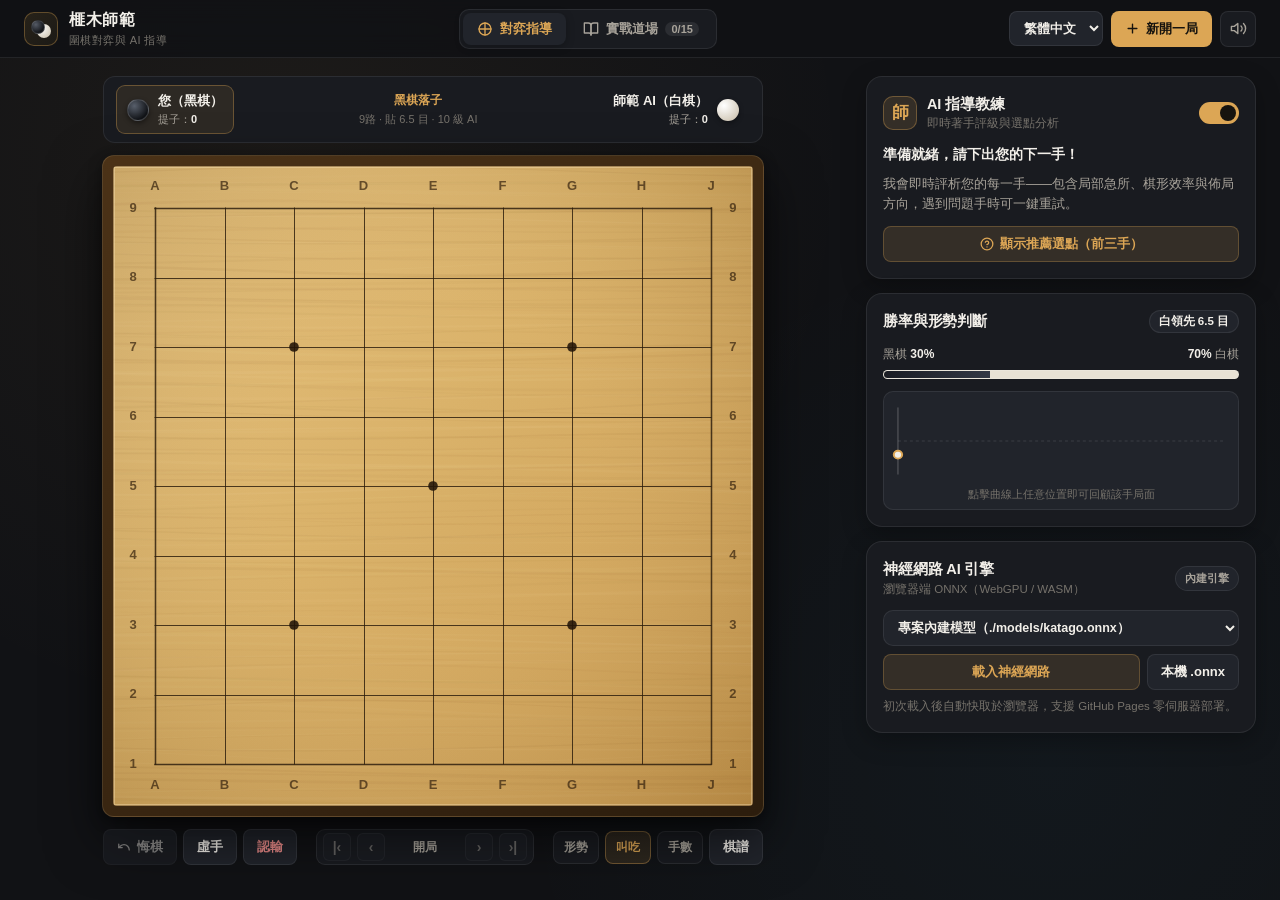
==== commit 293f6de3: "Added Review Question Moves Feature, Language Selection" ====
--- a/kaya-sensei-go.html
+++ b/kaya-sensei-go.html
@@ -56,6 +56,16 @@
   line-height: 1.55;
   -webkit-font-smoothing: antialiased;
   min-height: 100vh;
+}
+
+html[lang="zh-Hans"],
+html[lang="zh-Hans"] body {
+  font-family: "PingFang SC", "Hiragino Sans GB", "Noto Sans SC", "Microsoft YaHei", -apple-system, BlinkMacSystemFont, sans-serif;
+}
+
+html[lang="en"],
+html[lang="en"] body {
+  font-family: -apple-system, BlinkMacSystemFont, "Inter", "Segoe UI", Roboto, sans-serif;
 }
 
 .hidden {
@@ -205,6 +215,27 @@
   display: flex;
   align-items: center;
   gap: 8px;
+}
+
+.lang-select {
+  height: 35px;
+  padding: 0 10px;
+  border-radius: var(--radius-sm);
+  border: 1px solid var(--border-subtle);
+  background: var(--bg-elevated);
+  color: var(--text-primary);
+  font-family: inherit;
+  font-size: 12.5px;
+  font-weight: 600;
+  cursor: pointer;
+  outline: none;
+  transition: all 0.15s ease;
+}
+
+.lang-select:hover,
+.lang-select:focus {
+  border-color: rgba(220, 166, 85, 0.45);
+  background: var(--bg-hover);
 }
 
 /* ============================================================================
@@ -956,15 +987,129 @@
   border-radius: 8px;
   background: var(--bg-elevated);
   border: 1px solid var(--border-subtle);
+  transition: all 0.15s ease;
+}
+.moment-row.active {
+  background: rgba(220, 166, 85, 0.12);
+  border-color: rgba(220, 166, 85, 0.45);
 }
 .moment-info {
   font-size: 12px;
   color: var(--text-primary);
+  cursor: pointer;
+  flex: 1;
+}
+.moment-info strong {
+  display: block;
+  margin-bottom: 2px;
 }
 .moment-info span {
   display: block;
   font-size: 11px;
   color: var(--text-secondary);
+}
+
+.moment-actions {
+  display: flex;
+  align-items: center;
+  gap: 6px;
+}
+
+/* Retry & Comparison Board Banner */
+.retry-compare-banner {
+  position: absolute;
+  top: 14px;
+  left: 14px;
+  right: 14px;
+  display: flex;
+  align-items: center;
+  justify-content: space-between;
+  gap: 12px;
+  padding: 9px 14px;
+  background: rgba(24, 21, 18, 0.94);
+  backdrop-filter: blur(8px);
+  border: 1px solid rgba(239, 68, 68, 0.45);
+  box-shadow: 0 8px 24px rgba(0, 0, 0, 0.45);
+  border-radius: 10px;
+  z-index: 12;
+  animation: fadeIn 0.2s ease-out;
+}
+
+.retry-banner-info {
+  display: flex;
+  align-items: center;
+  gap: 9px;
+  min-width: 0;
+}
+
+.retry-banner-tag {
+  font-size: 11px;
+  font-weight: 700;
+  padding: 2.5px 7px;
+  border-radius: 6px;
+  background: rgba(239, 68, 68, 0.22);
+  color: #f87171;
+  border: 1px solid rgba(239, 68, 68, 0.4);
+  white-space: nowrap;
+}
+
+.retry-banner-text {
+  font-size: 12.5px;
+  font-weight: 600;
+  color: var(--text-primary);
+  overflow: hidden;
+  text-overflow: ellipsis;
+  white-space: nowrap;
+}
+
+.retry-banner-actions {
+  display: flex;
+  align-items: center;
+  gap: 8px;
+  flex-shrink: 0;
+}
+
+/* Problem Review Card */
+.problem-review-card {
+  border-color: rgba(220, 166, 85, 0.35);
+  background: linear-gradient(180deg, rgba(32, 28, 24, 0.95), rgba(24, 22, 19, 0.95));
+}
+
+.review-badge-icon {
+  width: 34px;
+  height: 34px;
+  border-radius: 10px;
+  background: rgba(239, 68, 68, 0.18);
+  border: 1px solid rgba(239, 68, 68, 0.4);
+  color: #f87171;
+  font-family: "Songti TC", "Kaiti TC", "Noto Serif TC", serif;
+  font-weight: 700;
+  font-size: 16px;
+  display: inline-flex;
+  align-items: center;
+  justify-content: center;
+  flex-shrink: 0;
+}
+
+.problem-review-body {
+  display: flex;
+  flex-direction: column;
+  gap: 10px;
+}
+
+.problem-review-info {
+  font-size: 12.5px;
+  line-height: 1.5;
+  color: var(--text-secondary);
+}
+
+.problem-review-nav-bar {
+  display: flex;
+  align-items: center;
+  justify-content: space-between;
+  gap: 8px;
+  padding-top: 8px;
+  border-top: 1px solid var(--border-subtle);
 }
 
 /* ============================================================================
@@ -1482,29 +1627,34 @@
           <span class="stone-dot white"></span>
         </div>
         <div class="brand-text">
-          <span class="brand-name">榧木師範</span>
-          <span class="brand-sub">圍棋對弈與 AI 指導</span>
+          <span class="brand-name" data-i18n="brandName">榧木師範</span>
+          <span class="brand-sub" data-i18n="brandSub">圍棋對弈與 AI 指導</span>
         </div>
       </div>
 
-      <nav class="mode-switcher" role="tablist" aria-label="功能切換">
+      <nav class="mode-switcher" role="tablist" aria-label="功能切換" data-i18n-aria="ariaModeSwitch">
         <button id="tab-play" class="mode-tab active" role="tab" aria-selected="true" data-mode="play">
           <svg width="16" height="16" viewBox="0 0 24 24" fill="none" stroke="currentColor" stroke-width="2" stroke-linecap="round" stroke-linejoin="round"><circle cx="12" cy="12" r="9"/><path d="M12 3v18M3 12h18"/></svg>
-          對弈指導
+          <span data-i18n="tabPlay">對弈指導</span>
         </button>
         <button id="tab-dojo" class="mode-tab" role="tab" aria-selected="false" data-mode="dojo">
           <svg width="16" height="16" viewBox="0 0 24 24" fill="none" stroke="currentColor" stroke-width="2" stroke-linecap="round" stroke-linejoin="round"><path d="M2 3h6a4 4 0 0 1 4 4v14a3 3 0 0 0-3-3H2z"/><path d="M22 3h-6a4 4 0 0 0-4 4v14a3 3 0 0 1 3-3h7z"/></svg>
-          實戰道場
+          <span data-i18n="tabDojo">實戰道場</span>
           <span id="dojo-badge-count" class="pill-count">0/15</span>
         </button>
       </nav>
 
       <div class="topbar-actions">
+        <select id="lang-select" class="lang-select" title="切換介面語言" aria-label="切換介面語言" data-i18n-title="titleLang" data-i18n-aria="titleLang">
+          <option value="zh-TW">繁體中文</option>
+          <option value="zh-CN">简体中文</option>
+          <option value="en">English</option>
+        </select>
         <button id="btn-new-game" class="btn btn-primary">
           <svg width="15" height="15" viewBox="0 0 24 24" fill="none" stroke="currentColor" stroke-width="2.2" stroke-linecap="round" stroke-linejoin="round"><path d="M12 5v14M5 12h14"/></svg>
-          新開一局
+          <span data-i18n="btnNewGame">新開一局</span>
         </button>
-        <button id="btn-sound" class="btn btn-icon" title="切換落子音效" aria-label="切換落子音效">
+        <button id="btn-sound" class="btn btn-icon" title="切換落子音效" aria-label="切換落子音效" data-i18n-title="titleSound" data-i18n-aria="titleSound">
           <svg id="icon-sound-on" width="17" height="17" viewBox="0 0 24 24" fill="none" stroke="currentColor" stroke-width="2" stroke-linecap="round" stroke-linejoin="round"><polygon points="11 5 6 9 2 9 2 15 6 15 11 19 11 5"/><path d="M15.54 8.46a5 5 0 0 1 0 7.07"/><path d="M19.07 4.93a10 10 0 0 1 0 14.14"/></svg>
           <svg id="icon-sound-off" class="hidden" width="17" height="17" viewBox="0 0 24 24" fill="none" stroke="currentColor" stroke-width="2" stroke-linecap="round" stroke-linejoin="round"><polygon points="11 5 6 9 2 9 2 15 6 15 11 19 11 5"/><line x1="23" y1="9" x2="17" y2="15"/><line x1="17" y1="9" x2="23" y2="15"/></svg>
         </button>
@@ -1521,7 +1671,7 @@
             <span class="chip-stone black"></span>
             <div class="chip-info">
               <span id="black-name" class="chip-name">您（黑棋）</span>
-              <span class="chip-meta">提子：<strong id="black-captures">0</strong></span>
+              <span class="chip-meta"><span data-i18n="capturesLabel">提子：</span><strong id="black-captures">0</strong></span>
             </div>
           </div>
 
@@ -1533,7 +1683,7 @@
           <div id="player-white-card" class="player-chip">
             <div class="chip-info right">
               <span id="white-name" class="chip-name">師範 AI（白棋）</span>
-              <span class="chip-meta">提子：<strong id="white-captures">0</strong></span>
+              <span class="chip-meta"><span data-i18n="capturesLabel">提子：</span><strong id="white-captures">0</strong></span>
             </div>
             <span class="chip-stone white"></span>
           </div>
@@ -1547,42 +1697,53 @@
           </div>
           <div class="dojo-strip-right">
             <span id="dojo-rank-pill" class="rank-pill">14 級</span>
-            <span id="dojo-solved-pill" class="solved-pill hidden">✓ 已通過</span>
+            <span id="dojo-solved-pill" class="solved-pill hidden" data-i18n="dojoSolvedPill">✓ 已通過</span>
           </div>
         </div>
 
         <!-- Goban Frame -->
         <div class="goban-outer">
           <div id="goban-frame" class="goban-frame">
-            <canvas id="goban-canvas" aria-label="圍棋棋盤"></canvas>
+            <canvas id="goban-canvas" aria-label="圍棋棋盤" data-i18n-aria="ariaGoban"></canvas>
             <div id="board-toast" class="board-toast hidden" role="status"></div>
+            <!-- Retry Original Move Comparison Banner -->
+            <div id="retry-compare-banner" class="retry-compare-banner hidden">
+              <div class="retry-banner-info">
+                <span class="retry-banner-tag" data-i18n="retryBannerTag">重練對照模式</span>
+                <span id="retry-banner-text" class="retry-banner-text">已退回第 15 手（原落子於 G5，已於盤上標記）</span>
+              </div>
+              <div class="retry-banner-actions">
+                <button id="btn-show-hints-retry" class="btn btn-sm btn-accent" data-i18n="btnShowHintsRetry">查看推薦選點</button>
+                <button id="btn-restore-original-move" class="btn btn-sm btn-subtle" title="結束重練並還原至原始棋譜" data-i18n="btnRestoreOriginal" data-i18n-title="titleRestoreOriginal">還原原譜</button>
+              </div>
+            </div>
           </div>
         </div>
 
         <!-- Play Mode Bottom Controls -->
         <div id="play-toolbar" class="board-toolbar">
           <div class="toolbar-group">
-            <button id="btn-undo" class="btn btn-subtle" title="悔棋（⌘Z）">
+            <button id="btn-undo" class="btn btn-subtle" title="悔棋（⌘Z）" data-i18n-title="titleUndo">
               <svg width="14" height="14" viewBox="0 0 24 24" fill="none" stroke="currentColor" stroke-width="2.2" stroke-linecap="round" stroke-linejoin="round"><path d="M3 7v6h6"/><path d="M21 17a9 9 0 0 0-9-9 9 9 0 0 0-6 2.3L3 13"/></svg>
-              悔棋
+              <span data-i18n="btnUndo">悔棋</span>
             </button>
-            <button id="btn-pass" class="btn btn-subtle" title="虛手（停一手）">虛手</button>
-            <button id="btn-resign" class="btn btn-subtle btn-danger-ghost" title="認輸結束本局">認輸</button>
+            <button id="btn-pass" class="btn btn-subtle" title="虛手（停一手）" data-i18n="btnPass" data-i18n-title="titlePass">虛手</button>
+            <button id="btn-resign" class="btn btn-subtle btn-danger-ghost" title="認輸結束本局" data-i18n="btnResign" data-i18n-title="titleResign">認輸</button>
           </div>
 
           <div id="review-nav" class="toolbar-group review-nav">
-            <button id="btn-nav-start" class="btn btn-icon-sm" title="回到開局">|&lsaquo;</button>
-            <button id="btn-nav-prev" class="btn btn-icon-sm" title="上一手">&lsaquo;</button>
+            <button id="btn-nav-start" class="btn btn-icon-sm" title="回到開局" data-i18n-title="titleNavStart">|&lsaquo;</button>
+            <button id="btn-nav-prev" class="btn btn-icon-sm" title="上一手" data-i18n-title="titleNavPrev">&lsaquo;</button>
             <span id="move-counter" class="move-counter">開局</span>
-            <button id="btn-nav-next" class="btn btn-icon-sm" title="下一手">&rsaquo;</button>
-            <button id="btn-nav-end" class="btn btn-icon-sm" title="回到最新一手">&rsaquo;|</button>
+            <button id="btn-nav-next" class="btn btn-icon-sm" title="下一手" data-i18n-title="titleNavNext">&rsaquo;</button>
+            <button id="btn-nav-end" class="btn btn-icon-sm" title="回到最新一手" data-i18n-title="titleNavEnd">&rsaquo;|</button>
           </div>
 
           <div class="toolbar-group">
-            <button id="btn-toggle-territory" class="btn btn-toggle" title="顯示地盤與厚薄形勢">形勢</button>
-            <button id="btn-toggle-atari" class="btn btn-toggle active" title="標記被叫吃的棋串">叫吃</button>
-            <button id="btn-toggle-numbers" class="btn btn-toggle" title="顯示落子手數">手數</button>
-            <button id="btn-export-sgf" class="btn btn-subtle" title="下載 SGF 棋譜">棋譜</button>
+            <button id="btn-toggle-territory" class="btn btn-toggle" title="顯示地盤與厚薄形勢" data-i18n="btnTerritory" data-i18n-title="titleTerritory">形勢</button>
+            <button id="btn-toggle-atari" class="btn btn-toggle active" title="標記被叫吃的棋串" data-i18n="btnAtari" data-i18n-title="titleAtari">叫吃</button>
+            <button id="btn-toggle-numbers" class="btn btn-toggle" title="顯示落子手數" data-i18n="btnNumbers" data-i18n-title="titleNumbers">手數</button>
+            <button id="btn-export-sgf" class="btn btn-subtle" title="下載 SGF 棋譜" data-i18n="btnExportSgf" data-i18n-title="titleExportSgf">棋譜</button>
           </div>
         </div>
 
@@ -1591,7 +1752,7 @@
           <div class="toolbar-group">
             <button id="btn-dojo-reset" class="btn btn-subtle">
               <svg width="14" height="14" viewBox="0 0 24 24" fill="none" stroke="currentColor" stroke-width="2.2" stroke-linecap="round" stroke-linejoin="round"><path d="M3 12a9 9 0 1 0 3-6.7L3 8"/><path d="M3 3v5h5"/></svg>
-              重設題目
+              <span data-i18n="btnDojoReset">重設題目</span>
             </button>
             <button id="btn-dojo-hint" class="btn btn-accent">
               <svg width="14" height="14" viewBox="0 0 24 24" fill="none" stroke="currentColor" stroke-width="2.2" stroke-linecap="round" stroke-linejoin="round"><path d="M9 18h6"/><path d="M10 22h4"/><path d="M12 2a7 7 0 0 0-4 12.7V17h8v-2.3A7 7 0 0 0 12 2z"/></svg>
@@ -1600,8 +1761,8 @@
           </div>
 
           <div class="toolbar-group">
-            <button id="btn-dojo-prev" class="btn btn-subtle">&larr; 上一題</button>
-            <button id="btn-dojo-next" class="btn btn-primary">下一題 &rarr;</button>
+            <button id="btn-dojo-prev" class="btn btn-subtle" data-i18n="btnDojoPrev">&larr; 上一題</button>
+            <button id="btn-dojo-next" class="btn btn-primary" data-i18n="btnDojoNext">下一題 &rarr;</button>
           </div>
         </div>
       </section>
@@ -1613,10 +1774,10 @@
           <!-- Scoring / Game Over Panel (visible when scoring or finished) -->
           <div id="scoring-card" class="card scoring-card hidden">
             <div class="card-header">
-              <h3 id="scoring-title">點目與死子確認</h3>
+              <h3 id="scoring-title" data-i18n="scoringTitle">點目與死子確認</h3>
               <div class="rules-toggle">
-                <button id="rule-chinese" class="mini-pill active" data-rule="chinese">數子法</button>
-                <button id="rule-japanese" class="mini-pill" data-rule="japanese">數目法</button>
+                <button id="rule-chinese" class="mini-pill active" data-rule="chinese" data-i18n="ruleChinese">數子法</button>
+                <button id="rule-japanese" class="mini-pill" data-rule="japanese" data-i18n="ruleJapanese">數目法</button>
               </div>
             </div>
             <p id="scoring-instructions" class="muted-text">
@@ -1624,12 +1785,34 @@
             </p>
             <div id="score-breakdown" class="score-breakdown"></div>
             <div id="scoring-actions" class="card-actions">
-              <button id="btn-accept-score" class="btn btn-primary flex-1">確認勝負</button>
-              <button id="btn-resume-play" class="btn btn-subtle">繼續對弈</button>
+              <button id="btn-accept-score" class="btn btn-primary flex-1" data-i18n="btnAcceptScore">確認勝負</button>
+              <button id="btn-resume-play" class="btn btn-subtle" data-i18n="btnResumePlay">繼續對弈</button>
             </div>
             <div id="postgame-review" class="postgame-review hidden">
-              <div class="review-subheading">本局關鍵檢討</div>
+              <div class="review-subheading" data-i18n="postgameSubheading">本局關鍵問題手檢討</div>
               <div id="key-moments-list" class="key-moments-list"></div>
+            </div>
+          </div>
+
+          <!-- Problem Review Navigation Bar (active during problem-by-problem review mode) -->
+          <div id="problem-review-card" class="card problem-review-card hidden">
+            <div class="card-header">
+              <div class="coach-title-wrap">
+                <span class="review-badge-icon" aria-hidden="true" data-i18n="problemReviewIcon">檢</span>
+                <div>
+                  <h3 id="problem-review-title" data-i18n="problemReviewTitle">問題手專題檢討</h3>
+                  <span id="problem-review-subtitle" class="card-subtitle">第 1 / 3 處問題手</span>
+                </div>
+              </div>
+              <button id="btn-exit-problem-review" class="btn btn-icon-sm" title="退出問題手檢討" data-i18n-title="titleExitProblemReview">&times;</button>
+            </div>
+            <div class="problem-review-body">
+              <div id="problem-review-info" class="problem-review-info"></div>
+              <div class="problem-review-nav-bar">
+                <button id="btn-prev-problem" class="btn btn-subtle btn-sm" data-i18n="btnPrevProblem">&larr; 上一處</button>
+                <button id="btn-practice-current-problem" class="btn btn-accent btn-sm" data-i18n="btnPracticeCurrent">從此手重練</button>
+                <button id="btn-next-problem" class="btn btn-subtle btn-sm" data-i18n="btnNextProblem">下一處 &rarr;</button>
+              </div>
             </div>
           </div>
 
@@ -1637,13 +1820,13 @@
           <div class="card coach-card">
             <div class="card-header">
               <div class="coach-title-wrap">
-                <span class="coach-avatar" aria-hidden="true">師</span>
+                <span class="coach-avatar" aria-hidden="true" data-i18n="coachAvatar">師</span>
                 <div>
-                  <h3>AI 指導教練</h3>
-                  <span class="card-subtitle">即時著手評級與選點分析</span>
+                  <h3 data-i18n="coachTitle">AI 指導教練</h3>
+                  <span class="card-subtitle" data-i18n="coachSubtitle">即時著手評級與選點分析</span>
                 </div>
               </div>
-              <label class="switch" title="切換即時 AI 指導模式">
+              <label class="switch" title="切換即時 AI 指導模式" data-i18n-title="titleToggleCoach">
                 <input type="checkbox" id="toggle-coach" checked />
                 <span class="slider"></span>
               </label>
@@ -1664,9 +1847,9 @@
               <div class="coach-actions">
                 <button id="btn-ask-hint" class="btn btn-accent flex-1">
                   <svg width="14" height="14" viewBox="0 0 24 24" fill="none" stroke="currentColor" stroke-width="2.2" stroke-linecap="round" stroke-linejoin="round"><circle cx="12" cy="12" r="10"/><path d="M9.09 9a3 3 0 0 1 5.83 1c0 2-3 3-3 3"/><line x1="12" y1="17" x2="12.01" y2="17"/></svg>
-                  顯示推薦選點（前三手）
+                  <span id="btn-ask-hint-label" data-i18n="btnAskHint">顯示推薦選點（前三手）</span>
                 </button>
-                <button id="btn-retry-move" class="btn btn-subtle hidden">
+                <button id="btn-retry-move" class="btn btn-subtle hidden" data-i18n="btnRetryMove">
                   ↺ 重下這手
                 </button>
               </div>
@@ -1674,7 +1857,7 @@
               <div id="coach-candidates" class="candidates-list hidden"></div>
             </div>
 
-            <div id="coach-paused-msg" class="muted-text hidden">
+            <div id="coach-paused-msg" class="muted-text hidden" data-i18n="coachPausedMsg">
               即時指導目前已暫停，進入純粹對弈模式。隨時可重新開啟以獲得著手評析與選點提示。
             </div>
           </div>
@@ -1682,14 +1865,14 @@
           <!-- Winrate & Game Momentum Card -->
           <div class="card winrate-card">
             <div class="card-header">
-              <h3>勝率與形勢判斷</h3>
+              <h3 data-i18n="winrateTitle">勝率與形勢判斷</h3>
               <span id="score-lead-badge" class="lead-badge">勢均力敵</span>
             </div>
 
             <div class="winrate-bar-wrap">
               <div class="winrate-labels">
-                <span>黑棋 <strong id="wr-black-pct">50%</strong></span>
-                <span><strong id="wr-white-pct">50%</strong> 白棋</span>
+                <span><span data-i18n="wrBlackLabel">黑棋 </span><strong id="wr-black-pct">50%</strong></span>
+                <span><strong id="wr-white-pct">50%</strong><span data-i18n="wrWhiteLabel"> 白棋</span></span>
               </div>
               <div class="winrate-bar">
                 <div id="wr-black-fill" class="wr-black-fill" style="width: 50%"></div>
@@ -1697,8 +1880,8 @@
             </div>
 
             <div class="graph-container">
-              <svg id="winrate-graph" viewBox="0 0 340 88" preserveAspectRatio="none" aria-label="勝率走勢圖"></svg>
-              <div class="graph-hint">點擊曲線上任意位置即可回顧該手局面</div>
+              <svg id="winrate-graph" viewBox="0 0 340 88" preserveAspectRatio="none" aria-label="勝率走勢圖" data-i18n-aria="ariaWinrateGraph"></svg>
+              <div class="graph-hint" data-i18n="graphHint">點擊曲線上任意位置即可回顧該手局面</div>
             </div>
           </div>
 
@@ -1706,20 +1889,20 @@
           <div class="card nn-card">
             <div class="card-header">
               <div>
-                <h3>神經網路 AI 引擎</h3>
-                <span class="card-subtitle">瀏覽器端 ONNX（WebGPU / WASM）</span>
+                <h3 data-i18n="nnTitle">神經網路 AI 引擎</h3>
+                <span class="card-subtitle" data-i18n="nnSubtitle">瀏覽器端 ONNX（WebGPU / WASM）</span>
               </div>
-              <span id="nn-status-badge" class="nn-badge idle">內建引擎</span>
+              <span id="nn-status-badge" class="nn-badge idle" data-i18n="nnBadgeIdle">內建引擎</span>
             </div>
 
             <div id="nn-controls" class="nn-controls">
-              <select id="nn-preset-select" class="select-input nn-select" aria-label="選擇 ONNX 模型來源">
-                <option value="repo-local">專案內建模型（./models/katago.onnx）</option>
-                <option value="hf-kaya-fp16">KataGo b28c512 FP16（Hugging Face）</option>
-                <option value="custom">自訂 HTTPS 模型網址…</option>
+              <select id="nn-preset-select" class="select-input nn-select" aria-label="選擇 ONNX 模型來源" data-i18n-aria="ariaNnSelect">
+                <option value="repo-local" data-i18n="nnOptRepo">專案內建模型（./models/katago.onnx）</option>
+                <option value="hf-kaya-fp16" data-i18n="nnOptHf">KataGo b28c512 FP16（Hugging Face）</option>
+                <option value="custom" data-i18n="nnOptCustom">自訂 HTTPS 模型網址…</option>
               </select>
 
-              <input id="nn-custom-url" class="text-input hidden" type="url" placeholder="貼上 .onnx 模型網址（https://…）" />
+              <input id="nn-custom-url" class="text-input hidden" type="url" placeholder="貼上 .onnx 模型網址（https://…）" data-i18n-placeholder="nnCustomPlaceholder" />
 
               <div id="nn-progress-wrap" class="nn-progress-wrap hidden">
                 <div class="nn-progress-meta">
@@ -1734,13 +1917,13 @@
               <div id="nn-error-msg" class="nn-error hidden"></div>
 
               <div class="nn-actions">
-                <button id="btn-nn-load" class="btn btn-accent flex-1">載入神經網路</button>
-                <button id="btn-nn-file" class="btn btn-subtle" title="從本機選擇 .onnx 檔案">本機 .onnx</button>
-                <button id="btn-nn-unload" class="btn btn-subtle hidden">切換回內建</button>
+                <button id="btn-nn-load" class="btn btn-accent flex-1" data-i18n="nnBtnLoad">載入神經網路</button>
+                <button id="btn-nn-file" class="btn btn-subtle" title="從本機選擇 .onnx 檔案" data-i18n="nnBtnFile" data-i18n-title="nnTitleFile">本機 .onnx</button>
+                <button id="btn-nn-unload" class="btn btn-subtle hidden" data-i18n="nnBtnUnload">切換回內建</button>
                 <input id="input-nn-file" type="file" accept=".onnx" class="hidden" />
               </div>
 
-              <div id="nn-active-info" class="muted-text nn-note">
+              <div id="nn-active-info" class="muted-text nn-note" data-i18n="nnNoteDefault">
                 初次載入後自動快取於瀏覽器，支援 GitHub Pages 零伺服器部署。
               </div>
             </div>
@@ -1752,7 +1935,7 @@
           <!-- Active Practice Briefing & Feedback -->
           <div class="card dojo-active-card">
             <div class="card-header">
-              <h3>師範專題練習</h3>
+              <h3 data-i18n="dojoTitle">師範專題練習</h3>
               <span id="dojo-step-indicator" class="meta-subtle">黑先</span>
             </div>
 
@@ -1765,17 +1948,17 @@
               <div id="dojo-feedback-title" class="feedback-title">輪到您落子</div>
               <p id="dojo-feedback-body" class="feedback-body">請先在腦中計算變化，再於棋盤上落子。</p>
               <div id="dojo-feedback-actions" class="feedback-actions hidden">
-                <button id="btn-dojo-try-again" class="btn btn-subtle">↺ 再試一次</button>
+                <button id="btn-dojo-try-again" class="btn btn-subtle" data-i18n="btnDojoTryAgain">↺ 再試一次</button>
               </div>
             </div>
 
             <div id="dojo-hint-box" class="dojo-hint-box hidden">
-              <div class="hint-tag">教練提示</div>
+              <div class="hint-tag" data-i18n="dojoHintTag">教練提示</div>
               <p id="dojo-hint-text"></p>
             </div>
 
             <div id="dojo-takeaway-box" class="dojo-takeaway hidden">
-              <div class="takeaway-tag">圍棋心法格言</div>
+              <div class="takeaway-tag" data-i18n="dojoTakeawayTag">圍棋心法格言</div>
               <p id="dojo-takeaway-text"></p>
             </div>
           </div>
@@ -1783,7 +1966,7 @@
           <!-- Curriculum Browser -->
           <div class="card dojo-library-card">
             <div class="card-header">
-              <h3>練習課程表</h3>
+              <h3 data-i18n="dojoCurriculumTitle">練習課程表</h3>
               <span id="dojo-mastery-text" class="meta-subtle">已精通 0 / 15 題</span>
             </div>
             <div class="mastery-bar">
@@ -1802,79 +1985,79 @@
   <div id="modal-new-game" class="modal-backdrop hidden" role="dialog" aria-modal="true" aria-labelledby="modal-new-title">
     <div class="modal-dialog">
       <div class="modal-header">
-        <h2 id="modal-new-title">開局設定</h2>
-        <button id="btn-close-modal" class="btn btn-icon-sm" aria-label="關閉">&times;</button>
+        <h2 id="modal-new-title" data-i18n="modalTitle">開局設定</h2>
+        <button id="btn-close-modal" class="btn btn-icon-sm" aria-label="關閉" data-i18n-aria="ariaClose">&times;</button>
       </div>
 
       <div class="modal-body">
         <div class="form-group">
-          <label class="form-label">棋盤路數</label>
+          <label class="form-label" data-i18n="labelBoardSize">棋盤路數</label>
           <div class="segmented-grid cols-3" data-setting="size">
             <button class="seg-btn active" data-value="9">
-              <strong>9 路</strong>
-              <span>快棋 · 局部戰鬥</span>
+              <strong data-i18n="size9Title">9 路</strong>
+              <span data-i18n="size9Sub">快棋 · 局部戰鬥</span>
             </button>
             <button class="seg-btn" data-value="13">
-              <strong>13 路</strong>
-              <span>進階 · 攻防平衡</span>
+              <strong data-i18n="size13Title">13 路</strong>
+              <span data-i18n="size13Sub">進階 · 攻防平衡</span>
             </button>
             <button class="seg-btn" data-value="19">
-              <strong>19 路</strong>
-              <span>標準完整棋盤</span>
+              <strong data-i18n="size19Title">19 路</strong>
+              <span data-i18n="size19Sub">標準完整棋盤</span>
             </button>
           </div>
         </div>
 
         <div class="form-group">
-          <label class="form-label">AI 對手棋力</label>
+          <label class="form-label" data-i18n="labelAiStrength">AI 對手棋力</label>
           <div class="segmented-grid cols-2" data-setting="difficulty">
             <button class="seg-btn" data-value="relaxed">
-              <strong>15 級</strong>
-              <span>輕鬆練手</span>
+              <strong data-i18n="diff15kTitle">15 級</strong>
+              <span data-i18n="diff15kSub">輕鬆練手</span>
             </button>
             <button class="seg-btn active" data-value="club">
-              <strong>10 級</strong>
-              <span>棋社水準</span>
+              <strong data-i18n="diff10kTitle">10 級</strong>
+              <span data-i18n="diff10kSub">棋社水準</span>
             </button>
             <button class="seg-btn" data-value="strong">
-              <strong>5 級</strong>
-              <span>進階強手</span>
+              <strong data-i18n="diff5kTitle">5 級</strong>
+              <span data-i18n="diff5kSub">進階強手</span>
             </button>
             <button class="seg-btn" data-value="dan">
-              <strong>段位 NN</strong>
-              <span>神經網路強化</span>
+              <strong data-i18n="diffDanTitle">段位 NN</strong>
+              <span data-i18n="diffDanSub">神經網路強化</span>
             </button>
           </div>
         </div>
 
         <div class="form-row">
           <div class="form-group flex-1">
-            <label class="form-label">您的執色</label>
+            <label class="form-label" data-i18n="labelYourColor">您的執色</label>
             <div class="segmented-grid cols-2" data-setting="color">
               <button class="seg-btn active" data-value="1">
-                <span class="inline-stone black"></span> 執黑
+                <span class="inline-stone black"></span> <span data-i18n="colorBlack">執黑</span>
               </button>
               <button class="seg-btn" data-value="2">
-                <span class="inline-stone white"></span> 執白
+                <span class="inline-stone white"></span> <span data-i18n="colorWhite">執白</span>
               </button>
             </div>
           </div>
 
           <div class="form-group flex-1">
-            <label class="form-label">讓子設定（黑讓子）</label>
+            <label class="form-label" data-i18n="labelHandicap">讓子設定（黑讓子）</label>
             <select id="select-handicap" class="select-input">
-              <option value="0">分先（貼 6.5 目）</option>
-              <option value="2">讓 2 子（貼 0.5 目）</option>
-              <option value="3">讓 3 子（貼 0.5 目）</option>
-              <option value="4">讓 4 子（貼 0.5 目）</option>
+              <option value="0" data-i18n="handicap0">分先（貼 6.5 目）</option>
+              <option value="2" data-i18n="handicap2">讓 2 子（貼 0.5 目）</option>
+              <option value="3" data-i18n="handicap3">讓 3 子（貼 0.5 目）</option>
+              <option value="4" data-i18n="handicap4">讓 4 子（貼 0.5 目）</option>
             </select>
           </div>
         </div>
 
         <div class="form-group coach-opt-row">
           <div>
-            <div class="form-label" style="margin-bottom:2px">即時 AI 指導模式</div>
-            <div class="muted-text" style="font-size:12px">即時評析每一手的效率與棋形，並在失誤時提供重試機會。</div>
+            <div class="form-label" style="margin-bottom:2px" data-i18n="labelLiveCoach">即時 AI 指導模式</div>
+            <div class="muted-text" style="font-size:12px" data-i18n="descLiveCoach">即時評析每一手的效率與棋形，並在失誤時提供重試機會。</div>
           </div>
           <label class="switch">
             <input type="checkbox" id="modal-coach-toggle" checked />
@@ -1884,8 +2067,8 @@
       </div>
 
       <div class="modal-footer">
-        <button id="btn-cancel-modal" class="btn btn-subtle">取消</button>
-        <button id="btn-start-game" class="btn btn-primary">開始對弈</button>
+        <button id="btn-cancel-modal" class="btn btn-subtle" data-i18n="btnCancel">取消</button>
+        <button id="btn-start-game" class="btn btn-primary" data-i18n="btnStartGame">開始對弈</button>
       </div>
     </div>
   </div>
@@ -1893,6 +2076,1363 @@
   <script>
 (function() {
 'use strict';
+
+// ===== js/i18n.js =====
+// ============================================================================
+// Kaya Sensei Go — Internationalization (zh-TW default, zh-CN, en)
+// ============================================================================
+
+const SUPPORTED_LANGS = ['zh-TW', 'zh-CN', 'en'];
+const DEFAULT_LANG = 'zh-TW';
+
+let currentLang = DEFAULT_LANG;
+
+function getLang() {
+  return currentLang;
+}
+
+function setLang(lang) {
+  if (SUPPORTED_LANGS.includes(lang)) {
+    currentLang = lang;
+  } else {
+    currentLang = DEFAULT_LANG;
+  }
+  return currentLang;
+}
+
+// ============================================================================
+// Traditional Chinese -> Simplified Chinese Converter
+// Tailored with natural Mainland Go & UI terminology + full character mapping
+// ============================================================================
+
+const PHRASE_T2S = [
+  ['專案', '项目'],
+  ['快取', '缓存'],
+  ['檔案', '文件'],
+  ['記憶體', '内存'],
+  ['網路', '网络'],
+  ['瀏覽器', '浏览器'],
+  ['伺服器', '服务器'],
+  ['設定', '设置'],
+  ['預設', '默认'],
+  ['自訂', '自定义'],
+  ['本機', '本地'],
+  ['貼上', '粘贴'],
+  ['定石', '定式'],
+  ['詰碁', '诘棋'],
+  ['佈局', '布局'],
+  ['佔據', '占据'],
+  ['佔角', '占角'],
+  ['佔領', '占领'],
+  ['搶佔', '抢占'],
+  ['著手', '着手'],
+  ['禁著', '禁着'],
+  ['執色', '执子颜色'],
+  ['掛黏', '挂粘'],
+  ['扳黏', '扳粘'],
+  ['實黏', '实粘'],
+  ['補黏', '补粘'],
+  ['緊黏', '紧粘'],
+  ['黏在', '粘在'],
+  ['黏回', '粘回'],
+  ['雙黏', '双粘'],
+  ['乾淨', '干净'],
+  ['乾脆', '干脆'],
+  ['餘味', '余味'],
+  ['資訊', '信息'],
+  ['覆盤', '复盘'],
+];
+
+const CHAR_T2S = {
+  '並': '并', '乾': '干', '佈': '布', '佔': '占', '來': '来', '個': '个',
+  '價': '价', '優': '优', '內': '内', '兩': '两', '別': '别', '務': '务',
+  '勝': '胜', '勢': '势', '匯': '汇', '協': '协', '卻': '却', '參': '参',
+  '啟': '启', '單': '单', '嚴': '严', '圍': '围', '圖': '图', '執': '执',
+  '堅': '坚', '場': '场', '塊': '块', '壓': '压', '夾': '夹', '奪': '夺',
+  '實': '实', '寬': '宽', '將': '将', '專': '专', '尋': '寻', '對': '对',
+  '導': '导', '屬': '属', '師': '师', '帶': '带', '幾': '几', '張': '张',
+  '強': '强', '彈': '弹', '後': '后', '從': '从', '復': '复', '徹': '彻',
+  '惡': '恶', '態': '态', '慘': '惨', '慮': '虑', '憶': '忆', '應': '应',
+  '懲': '惩', '戰': '战', '戶': '户', '掙': '挣', '掛': '挂', '採': '采',
+  '換': '换', '損': '损', '搶': '抢', '撥': '拨', '撲': '扑', '撿': '捡',
+  '擇': '择', '擊': '击', '擋': '挡', '據': '据', '擠': '挤', '擴': '扩',
+  '敵': '敌', '數': '数', '斷': '断', '於': '于', '時': '时', '暫': '暂',
+  '曠': '旷', '書': '书', '會': '会', '東': '东', '業': '业', '極': '极',
+  '構': '构', '標': '标', '樣': '样', '機': '机', '檔': '档', '檢': '检',
+  '權': '权', '歷': '历', '歸': '归', '殲': '歼', '殺': '杀', '氣': '气',
+  '決': '决', '沒': '没', '淨': '净', '淺': '浅', '準': '准', '溫': '温',
+  '滅': '灭', '滿': '满', '潰': '溃', '瀏': '浏', '為': '为', '無': '无',
+  '營': '营', '牆': '墙', '牽': '牵', '狀': '状', '獨': '独', '獲': '获',
+  '現': '现', '當': '当', '發': '发', '盡': '尽', '盤': '盘', '碁': '棋',
+  '確': '确', '禦': '御', '稱': '称', '積': '积', '穩': '稳', '窺': '窥',
+  '節': '节', '範': '范', '築': '筑', '粹': '粹', '約': '约', '紅': '红',
+  '純': '纯', '級': '级', '紮': '扎', '細': '细', '終': '终', '結': '结',
+  '絕': '绝', '絡': '络', '給': '给', '經': '经', '維': '维', '網': '网',
+  '緊': '紧', '緒': '绪', '線': '线', '締': '缔', '編': '编', '緩': '缓',
+  '練': '练', '縮': '缩', '總': '总', '繞': '绕', '繫': '系', '繼': '继',
+  '續': '续', '罰': '罚', '習': '习', '聯': '联', '職': '职', '腦': '脑',
+  '腳': '脚', '膽': '胆', '與': '与', '舉': '举', '萬': '万', '著': '着',
+  '薦': '荐', '處': '处', '虛': '虚', '術': '术', '衝': '冲', '補': '补',
+  '裡': '里', '製': '制', '複': '复', '見': '见', '規': '规', '視': '视',
+  '覽': '览', '觀': '观', '訂': '订', '計': '计', '討': '讨', '記': '记',
+  '設': '设', '註': '注', '評': '评', '試': '试', '詰': '诘', '該': '该',
+  '認': '认', '誤': '误', '課': '课', '調': '调', '請': '请', '論': '论',
+  '證': '证', '譜': '谱', '譯': '译', '議': '议', '護': '护', '讀': '读',
+  '變': '变', '讓': '让', '豐': '丰', '負': '负', '費': '费', '貼': '贴',
+  '資': '资', '賺': '赚', '躍': '跃', '軍': '军', '較': '较', '載': '载',
+  '輕': '轻', '輪': '轮', '輸': '输', '轉': '转', '連': '连', '進': '进',
+  '運': '运', '過': '过', '違': '违', '遙': '遥', '遠': '远', '適': '适',
+  '選': '选', '還': '还', '邊': '边', '鄰': '邻', '銀': '银', '銅': '铜',
+  '錯': '错', '鍵': '键', '鎖': '锁', '鐵': '铁', '鑽': '钻', '長': '长',
+  '門': '门', '閉': '闭', '開': '开', '間': '间', '闊': '阔', '關': '关',
+  '陣': '阵', '階': '阶', '隨': '随', '隻': '只', '雖': '虽', '雙': '双',
+  '離': '离', '難': '难', '靈': '灵', '靜': '静', '鞏': '巩固'[0], '韌': '韧',
+  '頂': '顶', '順': '顺', '須': '须', '領': '领', '頭': '头', '頻': '频',
+  '顆': '颗', '題': '题', '額': '额', '顧': '顾', '顯': '显', '風': '风',
+  '飄': '飘', '飛': '飞', '餘': '余', '驅': '驱', '驗': '验', '驚': '惊',
+  '體': '体', '鬆': '松', '鬥': '斗', '黃': '黄', '黏': '粘', '點': '点',
+  '龍': '龙', '傳': '传', '僅': '仅', '備': '备', '側': '侧', '儲': '储',
+  '劃': '划', '動': '动', '勵': '励', '區': '区', '團': '团', '圓': '圆',
+  '報': '报', '壞': '坏', '審': '审', '對': '对', '層': '层', '幣': '币',
+  '廣': '广', '彈': '弹', '徵': '征', '慣': '惯', '戰': '战', '據': '据',
+  '擬': '拟', '攔': '拦', '斷': '断', '條': '条', '檢': '检', '歲': '岁',
+  '殘': '残', '濟': '济', '準': '准', '滿': '满', '點': '点', '熱': '热',
+  '獨': '独', '環': '环', '產': '产', '異': '异', '畫': '画', '盤': '盘',
+  '確': '确', '離': '离', '種': '种', '積': '积', '競': '竞', '筆': '笔',
+  '簡': '简', '類': '类', '紅': '红', '組': '组', '統': '统', '網': '网',
+  '線': '线', '編': '编', '總': '总', '縮': '缩', '續': '续', '義': '义',
+  '職': '职', '聯': '联', '聲': '声', '勝': '胜', '臺': '台', '舉': '举',
+  '舊': '旧', '萬': '万', '葉': '叶', '號': '号', '衛': '卫', '裝': '装',
+  '複': '复', '見': '见', '觀': '观', '規': '规', '視': '视', '覺': '觉',
+  '覽': '览', '觸': '触', '計': '计', '訊': '讯', '討': '讨', '訓': '训',
+  '記': '记', '設': '设', '許': '许', '訴': '诉', '評': '评', '詞': '词',
+  '試': '试', '詩': '诗', '話': '话', '該': '该', '詳': '详', '語': '语',
+  '誤': '误', '說': '说', '誰': '谁', '課': '课', '調': '调', '談': '谈',
+  '請': '请', '論': '论', '證': '证', '識': '识', '譜': '谱', '警': '警',
+  '譯': '译', '議': '议', '護': '护', '讀': '读', '變': '变', '讓': '让',
+  '負': '负', '財': '财', '責': '责', '貨': '货', '質': '质', '費': '费',
+  '貼': '贴', '資': '资', '賞': '赏', '賢': '贤', '賣': '卖', '賦': '赋',
+  '質': '质', '賴': '赖', '賺': '赚', '賽': '赛', '贊': '赞', '贈': '赠',
+  '贏': '赢', '趕': '赶', '趙': '赵', '躍': '跃', '車': '车', '軌': '轨',
+  '軍': '军', '軒': '轩', '軟': '软', '軸': '轴', '較': '较', '載': '载',
+  '輔': '辅', '輕': '轻', '輛': '辆', '輝': '辉', '輩': '辈', '輪': '轮',
+  '輯': '辑', '輸': '输', '轉': '转', '辦': '办', '辭': '辞', '農': '农',
+  '連': '连', '進': '进', '運': '运', '過': '过', '達': '达', '違': '违',
+  '遙': '遥', '遜': '逊', '遠': '远', '適': '适', '選': '选', '遺': '遗',
+  '還': '还', '邁': '迈', '邊': '边', '邏': '逻', '郵': '邮', '鄉': '乡',
+  '鄰': '邻', '醫': '医', '釋': '释', '針': '针', '釣': '钓', '銀': '银',
+  '銅': '铜', '銘': '铭', '銷': '销', '鋒': '锋', '銳': '锐', '錯': '错',
+  '錄': '录', '鋼': '钢', '錢': '钱', '錦': '锦', '鍵': '键', '鍾': '钟',
+  '鎖': '锁', '鎮': '镇', '鏡': '镜', '鐘': '钟', '鐵': '铁', '鑑': '鉴',
+  '鑽': '钻', '長': '长', '門': '门', '閃': '闪', '閉': '闭', '開': '开',
+  '閒': '闲', '間': '间', '閘': '闸', '閣': '阁', '閱': '阅', '闊': '阔',
+  '關': '关', '闡': '阐', '隊': '队', '階': '阶', '陽': '阳', '陰': '阴',
+  '陣': '阵', '陸': '陆', '陳': '陈', '險': '险', '隨': '随', '隱': '隐',
+  '隻': '只', '雙': '双', '雜': '杂', '雞': '鸡', '離': '离', '難': '难',
+  '雲': '云', '電': '电', '霧': '雾', '靈': '灵', '靜': '静', '響': '响',
+  '頁': '页', '頂': '顶', '項': '项', '順': '顺', '須': '须', '預': '预',
+  '頑': '顽', '頓': '顿', '頗': '颇', '領': '领', '頻': '频', '顆': '颗',
+  '題': '题', '額': '额', '顏': '颜', '願': '愿', '類': '类', '顧': '顾',
+  '顯': '显', '風': '风', '飄': '飘', '飛': '飞', '飯': '饭', '飲': '饮',
+  '飾': '饰', '養': '养', '餘': '余', '館': '馆', '馬': '马', '駁': '驳',
+  '駐': '驻', '駕': '驾', '駛': '驶', '駝': '驼', '騎': '骑', '騙': '骗',
+  '驅': '驱', '驕': '骄', '驗': '验', '驚': '惊', '驟': '骤', '體': '体',
+  '髮': '发', '鬆': '松', '鬥': '斗', '鬧': '闹', '鬱': '郁', '魚': '鱼',
+  '魯': '鲁', '鮮': '鲜', '鳥': '鸟', '鳴': '鸣', '鳳': '凤', '鳴': '鸣',
+  '鹽': '盐', '麗': '丽', '麥': '麦', '麵': '面', '黃': '黄', '點': '点',
+  '黨': '党', '齊': '齐', '齒': '齿', '齡': '龄', '龍': '龙', '龜': '龟',
+  '從': '从', '眾': '众', '優': '优', '傘': '伞', '偉': '伟', '傷': '伤',
+  '傭': '佣', '偽': '伪', '僥': '侥', '儀': '仪', '億': '亿', '價': '价',
+  '儲': '储', '兒': '儿', '兌': '兑', '兩': '两', '冊': '册', '凍': '冻',
+  '凜': '凛', '凱': '凯', '別': '别', '刪': '删', '剄': '刭', '則': '则',
+  '剛': '刚', '剝': '剥', '創': '创', '劃': '划', '劇': '剧', '劉': '刘',
+  '劍': '剑', '劑': '剂', '勁': '劲', '動': '动', '務': '务', '勳': '勋',
+  '勝': '胜', '勞': '劳', '勢': '势', '匯': '汇', '區': '区', '協': '协',
+  '卻': '却', '廠': '厂', '廳': '厅', '歷': '历', '厲': '厉', '壓': '压',
+  '厭': '厌', '廁': '厕', '參': '参', '叢': '丛', '吳': '吴', '員': '员',
+  '喚': '唤', '啟': '启', '問': '问', '啞': '哑', '喬': '乔', '單': '单',
+  '喪': '丧', '嘆': '叹', '噴': '喷', '嚇': '吓', '嚴': '严', '囑': '嘱',
+  '國': '国', '圍': '围', '園': '园', '圓': '圆', '圖': '图', '團': '团',
+  '執': '执', '堅': '坚', '場': '场', '塊': '块', '塗': '涂', '塵': '尘',
+  '墊': '垫', '墜': '坠', '墮': '堕', '壘': '垒', '壯': '壮', '壺': '壶',
+  '壽': '寿', '夠': '够', '夢': '梦', '夾': '夹', '奧': '奥', '奪': '夺',
+  '獎': '奖', '奮': '奋', '妝': '妆', '婦': '妇', '媽': '妈', '娛': '娱',
+  '孫': '孙', '學': '学', '實': '实', '寧': '宁', '審': '审', '寫': '写',
+  '寬': '宽', '寵': '宠', '寶': '宝', '將': '将', '專': '专', '尋': '寻',
+  '對': '对', '導': '导', '爾': '尔', '塵': '尘', '堯': '尧', '屆': '届',
+  '屍': '尸', '屏': '屏', '屬': '属', '岡': '冈', '島': '岛', '峽': '峡',
+  '嵐': '岚', '嶺': '岭', '嶽': '岳', '幣': '币', '帥': '帅', '師': '师',
+  '帳': '帐', '帶': '带', '幀': '帧', '幫': '帮', '幹': '干', '幾': '几',
+  '庫': '库', '應': '应', '廟': '庙', '廢': '废', '廣': '广', '廳': '厅',
+  '開': '开', '異': '异', '棄': '弃', '張': '张', '強': '强', '彈': '弹',
+  '歸': '归', '當': '当', '錄': '录', '彙': '汇', '彥': '彦', '徹': '彻',
+  '徑': '径', '從': '从', '復': '复', '徵': '征', '德': '德', '憶': '忆',
+  '憂': '忧', '快': '快', '懷': '怀', '態': '态', '慍': '愠', '慘': '惨',
+  '懲': '惩', '懶': '懒', '懼': '惧', '戀': '恋', '愛': '爱', '慶': '庆',
+  '憑': '凭', '懇': '恳', '應': '应', '憲': '宪', '戰': '战', '戲': '戏',
+  '戶': '户', '拋': '抛', '掃': '扫', '揚': '扬', '換': '换', '揮': '挥',
+  '損': '损', '搖': '摇', '搜': '搜', '搞': '搞', '搬': '搬', '搶': '抢',
+  '摘': '摘', '撥': '拨', '撫': '抚', '撲': '扑', '擁': '拥', '擇': '择',
+  '擊': '击', '擋': '挡', '操': '操', '擔': '担', '據': '据', '擠': '挤',
+  '擦': '擦', '擬': '拟', '擴': '扩', '擺': '摆', '擾': '扰', '攝': '摄',
+  '攤': '摊', '攪': '搅', '攬': '揽', '敵': '敌', '數': '数', '斂': '敛',
+  '斃': '毙', '斬': '斩', '斷': '断', '無': '无', '舊': '旧', '時': '时',
+  '晝': '昼', '暈': '晕', '暉': '晖', '暢': '畅', '暫': '暂', '曉': '晓',
+  '曠': '旷', '曬': '晒', '書': '书', '會': '会', '朧': '胧', '術': '术',
+  '機': '机', '殺': '杀', '雜': '杂', '權': '权', '條': '条', '來': '来',
+  '楊': '杨', '傑': '杰', '極': '极', '構': '构', '槍': '枪', '楓': '枫',
+  '業': '业', '樣': '样', '標': '标', '模': '模', '樹': '树', '橋': '桥',
+  '檢': '检', '檔': '档', '櫃': '柜', '欄': '栏', '權': '权', '歡': '欢',
+  '歐': '欧', '歲': '岁', '歷': '历', '歸': '归', '殘': '残', '殲': '歼',
+  '殼': '壳', '毀': '毁', '畢': '毕', '氣': '气', '氫': '氢', '氧': '氧',
+  '決': '决', '沒': '没', '沖': '冲', '況': '况', '洩': '泄', '洶': '汹',
+  '洲': '洲', '洶': '汹', '淨': '净', '淺': '浅', '測': '测', '濟': '济',
+  '瀏覽': '浏览',
+};
+
+function toSimplified(str) {
+  if (!str || typeof str !== 'string') return str;
+  let out = str;
+  for (const [trad, simp] of PHRASE_T2S) {
+    if (out.includes(trad)) {
+      out = out.split(trad).join(simp);
+    }
+  }
+  let res = '';
+  for (let i = 0; i < out.length; i++) {
+    const ch = out[i];
+    res += CHAR_T2S[ch] || ch;
+  }
+  return res;
+}
+
+// ============================================================================
+// UI & System Strings Dictionary
+// ============================================================================
+
+const STRINGS = {
+  pageTitle: {
+    zhTW: '榧木師範 — 圍棋對弈與 AI 指導',
+    en: 'Kaya Sensei — Go Game & AI Coach',
+  },
+  brandName: {
+    zhTW: '榧木師範',
+    en: 'Kaya Sensei',
+  },
+  brandSub: {
+    zhTW: '圍棋對弈與 AI 指導',
+    en: 'Go & AI Coach',
+  },
+  ariaModeSwitch: {
+    zhTW: '功能切換',
+    en: 'Switch Mode',
+  },
+  tabPlay: {
+    zhTW: '對弈指導',
+    en: 'Play & Coach',
+  },
+  tabDojo: {
+    zhTW: '實戰道場',
+    en: 'Practice Dojo',
+  },
+  btnNewGame: {
+    zhTW: '新開一局',
+    en: 'New Game',
+  },
+  titleSound: {
+    zhTW: '切換落子音效',
+    en: 'Toggle stone sound',
+  },
+  titleLang: {
+    zhTW: '切換介面語言',
+    en: 'Select Language',
+  },
+  ariaGoban: {
+    zhTW: '圍棋棋盤',
+    en: 'Go Board',
+  },
+  capturesLabel: {
+    zhTW: '提子：',
+    en: 'Captures: ',
+  },
+  youBlack: {
+    zhTW: '您（黑棋）',
+    en: 'You (Black)',
+  },
+  aiBlack: {
+    zhTW: '師範 AI（黑棋）',
+    en: 'Sensei AI (Black)',
+  },
+  youWhite: {
+    zhTW: '您（白棋）',
+    en: 'You (White)',
+  },
+  aiWhite: {
+    zhTW: '師範 AI（白棋）',
+    en: 'Sensei AI (White)',
+  },
+  blackShort: { zhTW: '黑棋', en: 'Black' },
+  whiteShort: { zhTW: '白棋', en: 'White' },
+  blackWinShort: { zhTW: '黑勝', en: 'Black +' },
+  whiteWinShort: { zhTW: '白勝', en: 'White +' },
+  gameMetaPill: {
+    zhTW: '{size}路 · 貼 {komi} 目 · {rank} AI',
+    en: '{size}×{size} · Komi {komi} · {rank} AI',
+  },
+  turnViewing: {
+    zhTW: '檢視第 {move} 手',
+    en: 'Viewing Move {move}',
+  },
+  turnScoring: {
+    zhTW: '請點選死子確認勝負',
+    en: 'Click dead stones to score',
+  },
+  turnResignWin: {
+    zhTW: '{winner}中盤勝',
+    en: '{winner} wins by resignation',
+  },
+  turnMarginWin: {
+    zhTW: '{winnerShort} {margin} 目',
+    en: '{winnerShort}{margin} pts',
+  },
+  turnAiThinking: {
+    zhTW: '師範 AI 思考中…',
+    en: 'Sensei AI thinking…',
+  },
+  turnBlackPlay: {
+    zhTW: '黑棋落子',
+    en: 'Black to play',
+  },
+  turnWhitePlay: {
+    zhTW: '白棋落子',
+    en: 'White to play',
+  },
+  moveOpening: {
+    zhTW: '開局',
+    en: 'Start',
+  },
+  moveCounterFmt: {
+    zhTW: '第 {cur}/{total} 手',
+    en: 'Move {cur}/{total}',
+  },
+  // Retry Compare Banner
+  retryBannerTag: {
+    zhTW: '重練對照模式',
+    en: 'Retry & Compare',
+  },
+  retryBannerText: {
+    zhTW: '重練第 {moveNum} 手（原下在 {coord}，已在盤上標記）',
+    en: 'Retrying Move {moveNum} (originally {coord}, marked on board)',
+  },
+  btnShowHintsRetry: {
+    zhTW: '查看推薦選點',
+    en: 'Show Hints',
+  },
+  btnRestoreOriginal: {
+    zhTW: '還原原譜',
+    en: 'Restore Game',
+  },
+  titleRestoreOriginal: {
+    zhTW: '結束重練並還原至原始棋譜',
+    en: 'Exit retry and restore the original full game',
+  },
+  origMoveTag: {
+    zhTW: '原第{moveNum}手',
+    en: 'Orig #{moveNum}',
+  },
+  origMoveDefault: {
+    zhTW: '原本著手',
+    en: 'Orig',
+  },
+  // Toolbar
+  btnUndo: { zhTW: '悔棋', en: 'Undo' },
+  titleUndo: { zhTW: '悔棋（⌘Z）', en: 'Undo (⌘Z)' },
+  btnPass: { zhTW: '虛手', en: 'Pass' },
+  titlePass: { zhTW: '虛手（停一手）', en: 'Pass turn' },
+  btnResign: { zhTW: '認輸', en: 'Resign' },
+  titleResign: { zhTW: '認輸結束本局', en: 'Resign game' },
+  titleNavStart: { zhTW: '回到開局', en: 'First move' },
+  titleNavPrev: { zhTW: '上一手', en: 'Previous move' },
+  titleNavNext: { zhTW: '下一手', en: 'Next move' },
+  titleNavEnd: { zhTW: '回到最新一手', en: 'Latest move' },
+  btnTerritory: { zhTW: '形勢', en: 'Influence' },
+  titleTerritory: { zhTW: '顯示地盤與厚薄形勢', en: 'Show territory & influence' },
+  btnAtari: { zhTW: '叫吃', en: 'Atari' },
+  titleAtari: { zhTW: '標記被叫吃的棋串', en: 'Highlight stones in atari' },
+  btnNumbers: { zhTW: '手數', en: 'Numbers' },
+  titleNumbers: { zhTW: '顯示落子手數', en: 'Show move numbers' },
+  btnExportSgf: { zhTW: '棋譜', en: 'SGF' },
+  titleExportSgf: { zhTW: '下載 SGF 棋譜', en: 'Export SGF file' },
+  // Dojo Toolbar
+  btnDojoReset: { zhTW: '重設題目', en: 'Reset' },
+  btnDojoPrev: { zhTW: '← 上一題', en: '← Prev' },
+  btnDojoNext: { zhTW: '下一題 →', en: 'Next →' },
+  dojoSolvedPill: { zhTW: '✓ 已通過', en: '✓ Solved' },
+  // Scoring Card
+  scoringTitle: { zhTW: '點目與死子確認', en: 'Scoring & Dead Stones' },
+  scoringTitleDone: { zhTW: '終局結果', en: 'Game Result' },
+  ruleChinese: { zhTW: '數子法', en: 'Chinese' },
+  ruleJapanese: { zhTW: '數目法', en: 'Japanese' },
+  scoringInstrPlaying: {
+    zhTW: '雙方皆已虛手。請點擊棋盤上的死子棋串切換狀態，確認無誤後點選「確認勝負」。',
+    en: 'Both players passed. Click any dead stone group to toggle its status, then click Confirm Result.',
+  },
+  scoringInstrResign: {
+    zhTW: '{loser}認輸——{winner}中盤勝！可點擊下方關鍵手數重練檢討，或新開一局。',
+    en: '{loser} resigned — {winner} wins! Review key mistakes below or start a new game.',
+  },
+  scoringInstrMargin: {
+    zhTW: '{winner}勝 {margin} 目（採用{rules}規則）。',
+    en: '{winner} wins by {margin} points ({rules} rules).',
+  },
+  btnAcceptScore: { zhTW: '確認勝負', en: 'Confirm Result' },
+  btnResumePlay: { zhTW: '繼續對弈', en: 'Resume' },
+  postgameSubheading: { zhTW: '本局關鍵問題手檢討', en: 'Key Mistakes Review' },
+  scoreBlackTotal: { zhTW: '黑棋總計', en: 'Black Total' },
+  scoreWhiteTotal: { zhTW: '白棋總計', en: 'White Total' },
+  scoreSubBlackChinese: { zhTW: '空 {terr} ＋ 子 {stones}', en: 'Terr {terr} + Stones {stones}' },
+  scoreSubBlackJapanese: { zhTW: '空 {terr} ＋ 提子 {caps}', en: 'Terr {terr} + Caps {caps}' },
+  scoreSubWhiteChinese: { zhTW: '空 {terr} ＋ 子 {stones} ＋ 貼 {komi}', en: 'Terr {terr} + Stones {stones} + Komi {komi}' },
+  scoreSubWhiteJapanese: { zhTW: '空 {terr} ＋ 提子 {caps} ＋ 貼 {komi}', en: 'Terr {terr} + Caps {caps} + Komi {komi}' },
+  noMistakesMsg: {
+    zhTW: '精彩的一局！本局沒有被師範標記的重大失誤。',
+    en: 'Great game! No major mistakes were flagged by Sensei.',
+  },
+  momentTitle: {
+    zhTW: '點擊檢視第 {moveNum} 手局面',
+    en: 'Click to inspect Move {moveNum}',
+  },
+  momentStrong: {
+    zhTW: '第 {moveNum} 手（{coord}）· −{dropPct}%',
+    en: 'Move {moveNum} ({coord}) · −{dropPct}%',
+  },
+  momentSenseiRec: {
+    zhTW: ' · 師範推薦 {coord}',
+    en: ' · Sensei: {coord}',
+  },
+  btnInspect: { zhTW: '檢討', en: 'Review' },
+  btnRetryShort: { zhTW: '重練', en: 'Retry' },
+  // Problem Review Card
+  problemReviewIcon: { zhTW: '檢', en: 'R' },
+  problemReviewTitle: { zhTW: '問題手專題檢討', en: 'Mistake Review' },
+  problemReviewSubtitle: {
+    zhTW: '第 {cur} / {total} 處問題手',
+    en: 'Mistake {cur} / {total}',
+  },
+  titleExitProblemReview: { zhTW: '退出問題手檢討', en: 'Close mistake review' },
+  btnPrevProblem: { zhTW: '← 上一處', en: '← Prev' },
+  btnPracticeCurrent: { zhTW: '從此手重練', en: 'Retry Here' },
+  btnNextProblem: { zhTW: '下一處 →', en: 'Next →' },
+  problemReviewMoveLabel: {
+    zhTW: '第 {moveNum} 手（原下在 <span style="color:#f87171">{coord}</span>）',
+    en: 'Move {moveNum} (played <span style="color:#f87171">{coord}</span>)',
+  },
+  problemReviewDrop: {
+    zhTW: '勝率 −{dropPct}%',
+    en: 'Winrate −{dropPct}%',
+  },
+  problemReviewRec: {
+    zhTW: '🎯 師範建議：{detail}',
+    en: '🎯 Sensei recommends: {detail}',
+  },
+  problemReviewRecTop: {
+    zhTW: '首選 {coord}（{reason}）',
+    en: 'Top move {coord} ({reason})',
+  },
+  problemReviewRecBoard: {
+    zhTW: '見棋盤選點',
+    en: 'See marked board candidates',
+  },
+  // Coach Card
+  coachAvatar: { zhTW: '師', en: 'AI' },
+  coachTitle: { zhTW: 'AI 指導教練', en: 'Sensei AI Coach' },
+  coachSubtitle: { zhTW: '即時著手評級與選點分析', en: 'Live move grading & suggestions' },
+  titleToggleCoach: { zhTW: '切換即時 AI 指導模式', en: 'Toggle live AI coaching' },
+  coachReadyUser: {
+    zhTW: '準備就緒，請下出您的下一手！',
+    en: 'Ready! Play your next move.',
+  },
+  coachReadyAi: {
+    zhTW: '師範 AI 正在佈局開局…',
+    en: 'Sensei AI is playing the opening…',
+  },
+  coachDefaultExp: {
+    zhTW: '我會即時評析您的每一手——包含局部急所、棋形效率與佈局方向，遇到問題手時可一鍵重試。',
+    en: 'I evaluate every move for urgent tactics, shape efficiency, and whole-board direction, with one-click retry on mistakes.',
+  },
+  btnAskHint: {
+    zhTW: '顯示推薦選點（前三手）',
+    en: 'Show Top 3 Moves',
+  },
+  btnAskHintAnalyzing: {
+    zhTW: '分析中…',
+    en: 'Analyzing…',
+  },
+  btnRetryMove: {
+    zhTW: '↺ 重下這手',
+    en: '↺ Retry Move',
+  },
+  coachPausedMsg: {
+    zhTW: '即時指導目前已暫停，進入純粹對弈模式。隨時可重新開啟以獲得著手評析與選點提示。',
+    en: 'Live coaching is paused for pure play. Re-enable anytime for move grading and hints.',
+  },
+  coachEvaluatingHead: {
+    zhTW: '師範正在評析您的這手棋…',
+    en: 'Sensei is evaluating your move…',
+  },
+  coachEvaluatingExp: {
+    zhTW: '正在檢視局部急所、棋形效率與更佳選點。',
+    en: 'Checking local urgency, shape efficiency, and top alternatives.',
+  },
+  coachRetryHead: {
+    zhTW: '重練第 {moveNum} 手——原落子於 {coord}',
+    en: 'Retrying Move {moveNum} — originally {coord}',
+  },
+  coachRetryExp: {
+    zhTW: '棋盤上已用紅色虛線標註您原來的下法（{coord}）。請直接點選更強的選點，或點擊「顯示推薦選點」參考師範建議。',
+    en: 'Your original move ({coord}) is marked with a red dashed ring. Play a stronger move to compare, or click Show Top 3 Moves.',
+  },
+  coachRetryBetterHead: {
+    zhTW: '重練成功！{newCoord} 明顯優於原著手 {origCoord}',
+    en: 'Great retry! {newCoord} clearly beats original {origCoord}',
+  },
+  coachRetryBetterExp: {
+    zhTW: '此手勝率較原著手提升了約 +{diff}%！{origExp}',
+    en: 'Winrate improved by +{diff}% vs. original! {origExp}',
+  },
+  coachRetryWorseHead: {
+    zhTW: '新著手 {newCoord} 比原著手 {origCoord} 稍顯吃力',
+    en: 'New move {newCoord} is slightly weaker than {origCoord}',
+  },
+  coachRetryWorseExp: {
+    zhTW: '勝率差距約 {diff}%。{origExp}',
+    en: 'Winrate difference: {diff}%. {origExp}',
+  },
+  coachRetrySimilarHead: {
+    zhTW: '重練手 {newCoord} 與原下法 {origCoord} 效果接近',
+    en: 'Retry {newCoord} is similar in value to original {origCoord}',
+  },
+  coachDeltaWr: {
+    zhTW: '勝率 {delta}%',
+    en: 'Winrate {delta}%',
+  },
+  coachDeltaMatch: {
+    zhTW: '符合推薦',
+    en: 'On target',
+  },
+  coachPassHead: {
+    zhTW: '師範建議：虛手',
+    en: 'Sensei recommends: Pass',
+  },
+  coachPassExp: {
+    zhTW: '盤面已經定型，現在虛手即可進入點目計分階段。',
+    en: 'The board is settled. Passing now moves the game to scoring.',
+  },
+  candClickTitle: {
+    zhTW: '點擊直接下在 {coord}',
+    en: 'Click to play at {coord}',
+  },
+  candWr: {
+    zhTW: '勝率 {pct}%',
+    en: 'Win {pct}%',
+  },
+  // Winrate Card
+  winrateTitle: { zhTW: '勝率與形勢判斷', en: 'Winrate & Evaluation' },
+  leadEven: { zhTW: '勢均力敵', en: 'Even' },
+  leadBlack: { zhTW: '黑領先 {lead} 目', en: 'Black +{lead}' },
+  leadWhite: { zhTW: '白領先 {lead} 目', en: 'White +{lead}' },
+  wrBlackLabel: { zhTW: '黑棋 ', en: 'Black ' },
+  wrWhiteLabel: { zhTW: ' 白棋', en: ' White' },
+  ariaWinrateGraph: { zhTW: '勝率走勢圖', en: 'Winrate trend graph' },
+  graphHint: {
+    zhTW: '點擊曲線上任意位置即可回顧該手局面',
+    en: 'Click anywhere on the graph to review that move',
+  },
+  // Neural Network Card
+  nnTitle: { zhTW: '神經網路 AI 引擎', en: 'Neural Network Engine' },
+  nnSubtitle: { zhTW: '瀏覽器端 ONNX（WebGPU / WASM）', en: 'In-Browser ONNX (WebGPU / WASM)' },
+  nnBadgeIdle: { zhTW: '內建引擎', en: 'Built-in' },
+  nnBadgeLoading: { zhTW: '載入中…', en: 'Loading…' },
+  nnBadgeError: { zhTW: '載入失敗', en: 'Load Failed' },
+  ariaNnSelect: { zhTW: '選擇 ONNX 模型來源', en: 'Select ONNX model source' },
+  nnOptRepo: {
+    zhTW: '專案內建模型（./models/katago.onnx）',
+    en: 'Repo Model (./models/katago.onnx)',
+  },
+  nnOptHf: {
+    zhTW: 'KataGo b28c512 FP16（Hugging Face）',
+    en: 'KataGo b28c512 FP16 (Hugging Face)',
+  },
+  nnOptCustom: {
+    zhTW: '自訂 HTTPS 模型網址…',
+    en: 'Custom HTTPS Model URL…',
+  },
+  nnCustomPlaceholder: {
+    zhTW: '貼上 .onnx 模型網址（https://…）',
+    en: 'Paste .onnx model URL (https://…)',
+  },
+  nnBtnLoad: { zhTW: '載入神經網路', en: 'Load Neural Net' },
+  nnBtnFile: { zhTW: '本機 .onnx', en: 'Local .onnx' },
+  nnTitleFile: { zhTW: '從本機選擇 .onnx 檔案', en: 'Load a local .onnx model file' },
+  nnBtnUnload: { zhTW: '切換回內建', en: 'Use Built-in' },
+  nnNoteDefault: {
+    zhTW: '初次載入後自動快取於瀏覽器，支援 GitHub Pages 零伺服器部署。',
+    en: 'Cached in browser after first load. Works serverless on GitHub Pages.',
+  },
+  nnProgCache: { zhTW: '從瀏覽器快取讀取模型…', en: 'Loading model from browser cache…' },
+  nnProgInit: { zhTW: '正在編譯 WebGPU / WASM 運算圖…', en: 'Compiling WebGPU / WASM graph…' },
+  nnProgDownload: { zhTW: '下載並快取模型中{mb}…', en: 'Downloading & caching model{mb}…' },
+  nnProgDownloading: { zhTW: '下載中', en: 'Downloading' },
+  nnBackendWebgpu: { zhTW: 'WebGPU GPU 加速', en: 'WebGPU Accelerated' },
+  nnBackendWasm: { zhTW: 'WASM CPU 運行', en: 'WASM CPU' },
+  nnActiveInfo: {
+    zhTW: '已啟用：{name}（{backend}）。AI 對手、教練選點與形勢圖均由神經網路驅動！',
+    en: 'Active: {name} ({backend}). AI opponent, coach hints & ownership are neural-net powered!',
+  },
+  nnToastReady: {
+    zhTW: '已啟用神經網路 AI（{backend}）',
+    en: 'Neural Net AI enabled ({backend})',
+  },
+  nnErrLoad: {
+    zhTW: '無法載入模型：{err}。已自動維持使用內建引擎。',
+    en: 'Failed to load model: {err}. Falling back to built-in engine.',
+  },
+  nnErrUnknown: { zhTW: '未知錯誤', en: 'Unknown error' },
+  nnErrInvalidUrl: {
+    zhTW: '請先輸入有效的 .onnx 模型網址。',
+    en: 'Please enter a valid .onnx model URL first.',
+  },
+  nnCustomModelName: { zhTW: '自訂 ONNX 模型', en: 'Custom ONNX Model' },
+  nnToastUnloaded: {
+    zhTW: '已切換回內建輕量引擎',
+    en: 'Switched back to built-in engine',
+  },
+  nnErrOrtLoad: { zhTW: 'ONNX Runtime Web 載入失敗', en: 'Failed to load ONNX Runtime Web' },
+  nnErrOrtCdn: {
+    zhTW: '無法連線至 ONNX Runtime Web CDN（請確認網路連線）',
+    en: 'Cannot reach ONNX Runtime Web CDN (check internet connection)',
+  },
+  nnErrNotFound: {
+    zhTW: '找不到模型檔案（HTTP {status}）',
+    en: 'Model file not found (HTTP {status})',
+  },
+  // Dojo Sidebar
+  dojoTitle: { zhTW: '師範專題練習', en: 'Sensei Guided Drill' },
+  dojoBlackFirst: { zhTW: '黑先', en: 'Black to play' },
+  dojoWhiteFirst: { zhTW: '白先', en: 'White to play' },
+  dojoTurnTitle: { zhTW: '輪到您落子', en: 'Your turn' },
+  dojoTurnBody: {
+    zhTW: '請先在腦中仔細計算變化，再於棋盤上落子。',
+    en: 'Read out the sequence in your head, then play on the board.',
+  },
+  btnDojoTryAgain: { zhTW: '↺ 再試一次', en: '↺ Try Again' },
+  dojoHintTag: { zhTW: '教練提示', en: 'Coach Hint' },
+  dojoTakeawayTag: { zhTW: '圍棋心法格言', en: 'Go Proverb & Takeaway' },
+  dojoCurriculumTitle: { zhTW: '練習課程表', en: 'Curriculum' },
+  dojoMasteryText: { zhTW: '已精通 {solved} / {total} 題', en: 'Mastered {solved} / {total}' },
+  dojoCatAll: { zhTW: '全部', en: 'All' },
+  dojoHintBtn: { zhTW: '提示（{n}/3）', en: 'Hint ({n}/3)' },
+  dojoHintDone: { zhTW: '已標示正解急所', en: 'Answer Shown' },
+  dojoSolvedTitle: { zhTW: '✓ 挑戰成功！', en: '✓ Solved!' },
+  dojoContinueTitle: { zhTW: '好手——請繼續下完後續變化！', en: 'Good move — finish the sequence!' },
+  dojoWrongTrapTitle: { zhTW: '遭到反擊（{coord}）', en: 'Refuted ({coord})' },
+  dojoWrongOtherTitle: { zhTW: '未能擊中急所（{coord}）', en: 'Missed the vital point ({coord})' },
+  dojoWrongOtherBody: {
+    zhTW: '這手棋偏離了此題的核心思路。點選「再試一次」重新計算，或按「提示」請師範點撥！',
+    en: 'This move misses the key idea of the problem. Click Try Again to recalculate, or use Hint!',
+  },
+  // Modal New Game
+  modalTitle: { zhTW: '開局設定', en: 'New Game Setup' },
+  ariaClose: { zhTW: '關閉', en: 'Close' },
+  labelBoardSize: { zhTW: '棋盤路數', en: 'Board Size' },
+  size9Title: { zhTW: '9 路', en: '9×9' },
+  size9Sub: { zhTW: '快棋 · 局部戰鬥', en: 'Fast · Local fights' },
+  size13Title: { zhTW: '13 路', en: '13×13' },
+  size13Sub: { zhTW: '進階 · 攻防平衡', en: 'Balanced · Midgame' },
+  size19Title: { zhTW: '19 路', en: '19×19' },
+  size19Sub: { zhTW: '標準完整棋盤', en: 'Full standard board' },
+  labelAiStrength: { zhTW: 'AI 對手棋力', en: 'AI Strength' },
+  diff15kTitle: { zhTW: '15 級', en: '15 Kyu' },
+  diff15kSub: { zhTW: '輕鬆練手', en: 'Relaxed' },
+  diff10kTitle: { zhTW: '10 級', en: '10 Kyu' },
+  diff10kSub: { zhTW: '棋社水準', en: 'Club level' },
+  diff5kTitle: { zhTW: '5 級', en: '5 Kyu' },
+  diff5kSub: { zhTW: '進階強手', en: 'Strong' },
+  diffDanTitle: { zhTW: '段位 NN', en: 'Dan NN' },
+  diffDanSub: { zhTW: '神經網路強化', en: 'Neural Net boosted' },
+  labelYourColor: { zhTW: '您的執色', en: 'Your Color' },
+  colorBlack: { zhTW: '執黑', en: 'Black' },
+  colorWhite: { zhTW: '執白', en: 'White' },
+  labelHandicap: { zhTW: '讓子設定（黑讓子）', en: 'Handicap (Black)' },
+  handicap0: { zhTW: '分先（貼 6.5 目）', en: 'Even (Komi 6.5)' },
+  handicap2: { zhTW: '讓 2 子（貼 0.5 目）', en: '2 Stones (Komi 0.5)' },
+  handicap3: { zhTW: '讓 3 子（貼 0.5 目）', en: '3 Stones (Komi 0.5)' },
+  handicap4: { zhTW: '讓 4 子（貼 0.5 目）', en: '4 Stones (Komi 0.5)' },
+  labelLiveCoach: { zhTW: '即時 AI 指導模式', en: 'Live AI Coaching' },
+  descLiveCoach: {
+    zhTW: '即時評析每一手的效率與棋形，並在失誤時提供重試機會。',
+    en: 'Grades every move for shape & urgency, with instant retry on mistakes.',
+  },
+  btnCancel: { zhTW: '取消', en: 'Cancel' },
+  btnStartGame: { zhTW: '開始對弈', en: 'Start Game' },
+  // Toasts
+  toastViewingHistory: {
+    zhTW: '目前正在檢視歷史手數——點擊 ›| 返回最新局面',
+    en: 'Viewing move history — click ›| to return to live board',
+  },
+  toastIllegalMove: { zhTW: '無效落子', en: 'Illegal move' },
+  toastRetryRewound: {
+    zhTW: '已倒回第 {moveNum} 手，原落子 {coord} 已在盤面標記！',
+    en: 'Rewound to Move {moveNum}. Original move {coord} is marked on board!',
+  },
+  toastRetryBack: {
+    zhTW: '已退回第 {moveNum} 手，原落子 {coord} 已在盤面標記！',
+    en: 'Stepped back to Move {moveNum}. Original move {coord} is marked on board!',
+  },
+  toastRestoredOriginal: {
+    zhTW: '已還原原始完整棋譜！',
+    en: 'Restored original full game record!',
+  },
+  toastBothPassed: {
+    zhTW: '雙方皆已虛手——請點選死子確認勝負',
+    en: 'Both players passed — click dead stones to score',
+  },
+  toastAiPassed: { zhTW: '師範 AI 選擇虛手', en: 'Sensei AI passed' },
+  toastYouPassed: { zhTW: '您已選擇虛手', en: 'You passed' },
+  toastYouResigned: { zhTW: '您已投子認輸', en: 'You resigned' },
+  toastSgfExported: { zhTW: '已匯出 SGF 棋譜檔案', en: 'SGF game record exported' },
+  toastResumed: { zhTW: '已恢復對弈', en: 'Game resumed' },
+  // Engine Legal Errors & SGF
+  coordPass: { zhTW: '虛手', en: 'Pass' },
+  errOutOfBounds: { zhTW: '超出棋盤範圍', en: 'Out of board bounds' },
+  errOccupied: { zhTW: '此交叉點已有棋子', en: 'Intersection already occupied' },
+  errKo: {
+    zhTW: '打劫不可立即提回——請先在別處尋劫',
+    en: 'Ko rule: cannot recapture immediately — play a ko threat first',
+  },
+  errSuicide: {
+    zhTW: '禁著點（落子無氣，不可自殺）',
+    en: 'Suicide is illegal (zero liberties)',
+  },
+  errSuperko: {
+    zhTW: '違反同形再現規則（全局同形禁著）',
+    en: 'Positional superko violation (repeated board state)',
+  },
+  errNotPlaying: { zhTW: '目前非對弈階段', en: 'Game is not in playing phase' },
+  sgfPlayer: { zhTW: '玩家', en: 'Player' },
+  sgfAiLabel: { zhTW: '師範 AI（{rank}）', en: 'Sensei AI ({rank})' },
+  // AI Coach Evaluation & Reasons
+  tagCapture: { zhTW: '提吃對方 {n} 子', en: 'Capture {n} opponent stone(s)' },
+  tagSaveAtari: { zhTW: '救出被叫吃的 {n} 子', en: 'Save {n} stone(s) in atari' },
+  tagAtari: { zhTW: '叫吃對方棋串', en: 'Put opponent group in atari' },
+  tagSelfAtari: { zhTW: '自填打吃', en: 'Self-atari' },
+  tagHane: { zhTW: '扳', en: 'Hane' },
+  tagTiger: { zhTW: '虎口', en: "Tiger's mouth" },
+  tagCut: { zhTW: '切斷／楔入', en: 'Cut / wedge' },
+  tagConnect: { zhTW: '厚實連接', en: 'Solid connection' },
+  tagOpeningBig: { zhTW: '開局大場', en: 'Big opening point' },
+  tagEmptyCorner: { zhTW: '佔據空角', en: 'Occupy empty corner' },
+  tagCornerTerritory: { zhTW: '實地佔角', en: 'Corner territory' },
+  tagCornerApproach: { zhTW: '掛角／締角', en: 'Corner approach / enclosure' },
+  reasonSolid: { zhTW: '穩健的形勢選點', en: 'Solid positional move' },
+  reasonCapture: { zhTW: '提吃對方 {n} 子', en: 'Captures {n} opponent stone(s)' },
+  reasonSave: { zhTW: '救出被叫吃的 {n} 子', en: 'Saves {n} stone(s) in atari' },
+  reasonAtari: { zhTW: '叫吃對方棋串（先手施壓）', en: 'Puts opponent in atari (sente pressure)' },
+  reasonCut: { zhTW: '切斷分斷對方棋子', en: 'Cuts and splits opponent stones' },
+  reasonConnect: { zhTW: '厚實連接我方棋串', en: 'Solidly connects your groups' },
+  reasonTiger: { zhTW: '虎口好形（掛黏護斷）', en: "Strong tiger's mouth protecting the cut" },
+  reasonHane: { zhTW: '積極扳出，壓縮對方並擴張實地', en: 'Active hane to press opponent & expand' },
+  reasonEmptyCorner: { zhTW: '佔據空角（金角銀邊草肚皮）', en: 'Takes an empty corner (corners first!)' },
+  reasonCornerApproach: { zhTW: '掛角或締角（角部大場）', en: 'Corner approach or enclosure' },
+  reasonCornerBalanced: { zhTW: '均衡的角部開局選點（{coord}）', en: 'Balanced corner opening ({coord})' },
+  reasonLine3: { zhTW: '三路穩健取地', en: '3rd-line move for solid territory' },
+  reasonLine4: { zhTW: '四路兼顧外勢與中腹發展', en: '4th-line move balancing influence & center' },
+  reasonExpand: { zhTW: '擴張外勢並掌握中腹與邊上要點', en: 'Expands influence across side & center' },
+  gradeGoodPass: { zhTW: '合適虛手', en: 'Good Pass' },
+  gradeEarlyPass: { zhTW: '虛手過早？', en: 'Early Pass?' },
+  evalPassGoodHead: {
+    zhTW: '乾淨俐落的虛手——盤面已無價值官子。',
+    en: 'Clean pass — no valuable endgame moves remain.',
+  },
+  evalPassEarlyHead: {
+    zhTW: '盤面上似乎還有可收的官子或空地。',
+    en: 'There still appear to be valuable endgame points.',
+  },
+  evalPassGoodExp: {
+    zhTW: '此時虛手可保留實地，避免在自己地盤內多填目數。',
+    en: 'Passing preserves your territory instead of filling your own points.',
+  },
+  evalPassEarlyExp: {
+    zhTW: '師範認為盤面仍有活躍選點，例如 {coord}。',
+    en: 'Sensei still sees active moves on the board, such as {coord}.',
+  },
+  evalPassEarlyFallback: { zhTW: '邊界官子', en: 'border endgame' },
+  gradeBrilliant: { zhTW: '妙手！', en: 'Brilliant!' },
+  gradeBest: { zhTW: '首選好手', en: 'Best Move' },
+  gradeGreat: { zhTW: '好手', en: 'Great' },
+  gradeGood: { zhTW: '穩健', en: 'Solid' },
+  gradeInaccuracy: { zhTW: '緩手', en: 'Inaccuracy' },
+  gradeMistake: { zhTW: '問題手', en: 'Mistake' },
+  gradeBlunder: { zhTW: '惡手', en: 'Blunder' },
+  evalFillEyeHead: {
+    zhTW: '您在 {coord} 填死了自己的真眼！',
+    en: 'You filled your own eye at {coord}!',
+  },
+  evalFillEyeExp: {
+    zhTW: '除非氣緊被迫補棋，否則絕不可填掉自己的真眼，這會縮小眼位並白白浪費一手。{rec}',
+    en: 'Avoid filling your own true eye unless forced by shortage of liberties. {rec}',
+  },
+  evalRecTry: {
+    zhTW: '建議改下 {coord}（{reason}）。',
+    en: 'Consider {coord} ({reason}).',
+  },
+  evalSelfAtariHead: {
+    zhTW: '在 {coord} 自填打吃！',
+    en: 'Self-atari at {coord}!',
+  },
+  evalSelfAtariExp: {
+    zhTW: '把{stones}送入只剩一口氣的叫吃狀態，等於白送對手提子。{rec}',
+    en: 'This puts {stones} into atari with one liberty, gifting a capture. {rec}',
+  },
+  evalStonesMany: { zhTW: '這 {n} 顆棋子', en: 'these {n} stones' },
+  evalStonesOne: { zhTW: '這顆子', en: 'this stone' },
+  evalRecAlt: {
+    zhTW: '不妨考慮 {coord}：{reason}。',
+    en: 'Try {coord} instead: {reason}.',
+  },
+  evalMissedUrgentHead: {
+    zhTW: '錯過局部急所 {coord}',
+    en: 'Missed urgent local move {coord}',
+  },
+  evalMissedUrgentExp: {
+    zhTW: '{coord} 可「{tag}」，這是眼前最緊急的戰術！圍棋中「急所先於大場」，救子或提子通常遠大於單純圍空。',
+    en: '{coord} can "{tag}" — the most urgent tactic right now! Urgent moves come before big moves.',
+  },
+  evalEmptyTriHead: {
+    zhTW: '凝重愚形——{coord} 形成空三角',
+    en: 'Heavy shape — empty triangle at {coord}',
+  },
+  evalEmptyTriExp: {
+    zhTW: '此手構成效率偏低的「空三角」愚形，氣數較少且圍空效率差。{rec}',
+    en: 'This creates an inefficient empty triangle with fewer liberties. {rec}',
+  },
+  evalRecPrefer: {
+    zhTW: '師範更推薦 {coord}（{reason}）。',
+    en: 'Sensei prefers {coord} ({reason}).',
+  },
+  evalCapHead: { zhTW: '漂亮提子（{coord}）！', en: 'Clean capture ({coord})!' },
+  evalCapExp: {
+    zhTW: '乾淨提吃對方 {n} 子，既確保實地，也徹底消除了對方的餘味。',
+    en: 'Cleanly captures {n} opponent stone(s), securing territory and removing aji.',
+  },
+  evalSaveHead: { zhTW: '關鍵救子（{coord}）！', en: 'Crucial save ({coord})!' },
+  evalSaveExp: {
+    zhTW: '及時長出逃離叫吃，成功保住我方 {n} 子並維持聯絡。',
+    en: 'Escapes atari in time, saving {n} stone(s) and keeping your group connected.',
+  },
+  evalTigerHead: { zhTW: '漂亮的虎口好形（{coord}）', en: "Nice tiger's mouth ({coord})" },
+  evalTigerExp: {
+    zhTW: '虎口（掛黏）既能嚴密防守斷點，又保留最豐富的眼位彈性。',
+    en: "A tiger's mouth firmly guards the cutting point while keeping flexible eye shape.",
+  },
+  evalHaneHead: { zhTW: '強硬的一扳（{coord}）！', en: 'Strong hane ({coord})!' },
+  evalHaneExp: {
+    zhTW: '繞到對方棋子頭上扳出，有效緊縮對手氣數並對棋形施壓。',
+    en: 'Bending around the opponent reduces their liberties and applies pressure.',
+  },
+  evalCutHead: { zhTW: '果斷切斷（{coord}）！', en: 'Decisive cut ({coord})!' },
+  evalCutExp: {
+    zhTW: '將對手分斷成兩塊孤棋，迫使對手兩面受敵、難以兼顧。',
+    en: 'Splits the opponent into two weak groups, forcing them to defend both.',
+  },
+  evalAtariHead: { zhTW: '犀利叫吃（{coord}）！', en: 'Sharp atari ({coord})!' },
+  evalAtariExp: {
+    zhTW: '叫吃對手搶佔先手（主動權），迫使對方必須應手防守。',
+    en: 'Puts the opponent in atari with sente (initiative), forcing a response.',
+  },
+  evalDirHead: { zhTW: '大局方向極佳（{coord}）', en: 'Great direction of play ({coord})' },
+  evalDirExp: {
+    zhTW: '與師範的首選非常一致——在實地與外勢之間取得極佳平衡。',
+    en: "Matches Sensei's top choice — a great balance of territory and influence.",
+  },
+  evalGoodHead: { zhTW: '紮實可下的一手（{coord}）', en: 'Solid, playable move ({coord})' },
+  evalGoodExpAlt: {
+    zhTW: '步調穩健。師範略微偏好 {coord}（{reason}），勝率差距約 {drop}%。',
+    en: 'Steady pace. Sensei slightly prefers {coord} ({reason}), about {drop}% difference.',
+  },
+  evalGoodExpSame: {
+    zhTW: '維持了良好的棋形與全盤平衡。',
+    en: 'Maintains good shape and whole-board balance.',
+  },
+  evalLine1Head: { zhTW: '過早落子一路（{coord}）', en: 'Too early on the 1st line ({coord})' },
+  evalLine1Exp: {
+    zhTW: '未到官子階段前，一路落子能圍到的目數極少。應優先考慮三、四路或更大之處，例如 {coord}（{reason}）。',
+    en: 'Before endgame, 1st-line moves score very little. Aim for 3rd/4th-line points like {coord} ({reason}).',
+  },
+  evalLine2Head: { zhTW: '開局過早走二路（{coord}）', en: 'Early 2nd-line move ({coord})' },
+  evalLine2Exp: {
+    zhTW: '開局階段二路被稱為「敗北之線」，過於低位被動。建議瞄準三路（實地）或四路（外勢），例如 {coord}。',
+    en: 'In the opening, the 2nd line is too low and passive. Aim for the 3rd or 4th line, such as {coord}.',
+  },
+  evalBiggerHead: { zhTW: '盤面有更大之處：{coord}', en: 'Bigger point available: {coord}' },
+  evalSlowHead: { zhTW: '{coord} 方向略緩', en: '{coord} is a bit slow' },
+  evalSlowExp: {
+    zhTW: '這手估計損失約 {drop}% 勝率。建議考慮 {coord}：{reason}。',
+    en: 'This loses roughly {drop}% winrate. Consider {coord}: {reason}.',
+  },
+  evalSlowFallback: {
+    zhTW: '試著尋找能壓迫弱棋，或在開闊三、四路擴張實地的大場。',
+    en: 'Look for moves that pressure weak groups or expand on open 3rd/4th-line sides.',
+  },
+};
+
+function t(key, params = {}) {
+  const entry = STRINGS[key];
+  if (!entry) return key;
+  let str;
+  if (currentLang === 'en') {
+    str = entry.en ?? entry.zhTW;
+  } else if (currentLang === 'zh-CN') {
+    str = entry.zhCN !== undefined ? entry.zhCN : toSimplified(entry.zhTW);
+  } else {
+    str = entry.zhTW;
+  }
+  for (const [k, v] of Object.entries(params)) {
+    str = str.split(`{${k}}`).join(String(v));
+  }
+  return str;
+}
+
+function localizeRank(rankStr) {
+  if (!rankStr) return '';
+  if (currentLang === 'en') {
+    const m = rankStr.match(/(\d+)\s*級/);
+    if (m) return `${m[1]} Kyu`;
+    if (rankStr.includes('段位')) return 'Dan NN';
+    return rankStr;
+  }
+  if (currentLang === 'zh-CN') {
+    return toSimplified(rankStr);
+  }
+  return rankStr;
+}
+
+function localizeChinese(zhTW) {
+  if (currentLang === 'zh-CN') return toSimplified(zhTW);
+  return zhTW;
+}
+
+// ============================================================================
+// English Translations for Dojo Categories & All 15 Puzzles
+// ============================================================================
+
+const CATEGORY_EN = {
+  tesuji: { name: 'Tesuji Tactics', jp: 'Tesuji', description: 'Sharp local tactics: nets, snapbacks, and wedges.' },
+  tsumego: { name: 'Life & Death', jp: 'Tsumego', description: 'Vital eye points, making two eyes, and nakade kills.' },
+  shape: { name: 'Good Shape', jp: 'Shape', description: "Bamboo joints, tiger's mouths, and hane at the head of two stones." },
+  opening: { name: 'Opening & Joseki', jp: 'Opening', description: 'Corners-first strategy, corner enclosures, and modern 3-3 joseki.' },
+  yose: { name: 'Endgame', jp: 'Yose', description: 'Defending the monkey jump, 1st-line hane-connect, and liberty tesuji.' },
+};
+
+const PUZZLE_EN = {
+  'tesuji-net': {
+    title: 'The Net (Geta)',
+    goal: 'Black to play and capture the cutting White stone at E5.',
+    briefing: 'White has ladder breakers at G7 and H5, so a direct ladder fails. Instead of atari, step back diagonally to loosely capture E5 in a net.',
+    hints: [
+      'Direct atari (E6 or F5) lets White run toward G7 or H5. Try stepping diagonally to cover both exits at once.',
+      'Look at the diagonal intersection northeast of E5.',
+      'Play F6 (the net) to seal all of White\'s escape routes at once.',
+    ],
+    treeMessages: {
+      F6: 'Beautiful F6 net! White pushes out at E6 — block immediately from above!',
+      'F6>E7': 'Clean block at E7! White tries one last push at F5 — close the net.',
+      'F6>E7>G5': 'Clean capture! All three White stones are trapped in the net.',
+    },
+    trapMessages: {
+      E6: 'Direct atari at E6 fails: White extends to F5 and connects toward H5 and G7. Use the looser net instead!',
+      F5: 'Atari from below at F5 lets White break out at E6 toward G7. Cover diagonally to seal both exits.',
+    },
+    takeaway: 'When a ladder is broken, always check for a net (geta) — a loose diagonal surround that captures regardless of which way the opponent pushes.',
+  },
+  'tesuji-snapback': {
+    title: 'Snapback Tesuji',
+    goal: 'Black to play and capture the four White stones (D6–E6–E5–E4).',
+    briefing: 'The four White stones have only two liberties (D5 and D4) and want to connect to C5. Sacrifice a stone by throwing in to create a snapback.',
+    hints: [
+      'Do not play atari from outside (D4), or White connects at D5. Can you sacrifice a stone inside White\'s connection point?',
+      'Focus on the cutting point between D6, E5, and C5.',
+      'Throw in at D5! After White captures at D4, immediately recapture at D5 for a snapback.',
+    ],
+    treeMessages: {
+      D5: 'Sharp throw-in at D5! White is forced to capture at D4 — now look at White\'s liberties!',
+      'D5>D5': 'Beautiful snapback! Since White\'s five stones have only one liberty (not a single-stone ko), Black recaptures immediately at D5!',
+    },
+    trapMessages: {
+      D4: 'Atari from outside at D4 lets White connect solidly at D5 to C5 with plenty of liberties. Throw in first!',
+    },
+    takeaway: 'A snapback sacrifices one stone so the opponent\'s capture leaves a multi-stone group in atari. Because multiple stones are captured back, ko does not apply.',
+  },
+  'tesuji-wedge': {
+    title: 'Wedge & Shortage of Liberties',
+    goal: 'Black to play, separate and capture the two White stones (E7–E8).',
+    briefing: 'White\'s left group (A7–C7) is already alive and ready to link up with E7–E8. Use a sharp wedge to exploit White\'s shortage of liberties.',
+    hints: [
+      'Blocking on top (D8 or C8) lets White connect easily underneath at D7. Wedge straight between the two stones first!',
+      'Wedge directly into the intersection between C7 and E7.',
+      'Wedge at D7 in atari! If White tries to connect at D8, capture from the outside at C8!',
+    ],
+    treeMessages: {
+      D7: 'Brilliant D7 wedge! White extends to D8 trying to reach B8 — deliver the finishing blow!',
+      'D7>C8': 'Tesuji capture! C8 takes the last liberty of the three White stones — capture comes before suicide check!',
+    },
+    trapMessages: {
+      D8: 'Playing D8 first lets White connect comfortably at D7 to the living group on the left.',
+      C8: 'C8 is too slow; White simply connects at D7 and saves E7–E8.',
+    },
+    takeaway: 'Wedging between two stones exploits a shortage of liberties, cutting off the opponent before they can connect.',
+  },
+  'tsumego-two-eyes': {
+    title: 'Vital Point of Straight Three',
+    goal: 'Black to play and live unconditionally on the top edge.',
+    briefing: 'Black\'s group is completely surrounded with three empty spaces in a row (C9–D9–E9, a "straight three"). Find the sole vital point to make two true eyes.',
+    hints: [
+      'Go proverb: "My opponent\'s vital point is my vital point."',
+      'Split the three adjacent empty intersections right down the middle into two separate eyes.',
+      'Play the center point D9 to create two true eyes at C9 and E9.',
+    ],
+    treeMessages: {
+      D9: 'Unconditionally alive! D9 splits the eye space into two independent eyes at C9 and E9.',
+    },
+    trapMessages: {
+      C9: 'Playing on the side lets White take the vital center D9! Even after capturing White, only one eye remains.',
+      E9: 'Playing E9 hands over the center vital point D9, leaving Black with only one eye.',
+    },
+    takeaway: 'Straight three is the foundational life-and-death shape: whoever plays the center point wins the fight.',
+  },
+  'tsumego-nakade': {
+    title: 'Bulky Five Nakade Kill',
+    goal: 'Black to play and kill White in the top-right corner.',
+    briefing: 'White has five spaces in the corner shaped like a "bulky five" (a 2×2 square plus G9). Place a stone on the unique vital point (nakade) to prevent two eyes.',
+    hints: [
+      'Find the intersection touching both the "handle" (G9) and the 2×2 square.',
+      'Look on the top 1st line, directly to the right of G9.',
+      'Play H9 first! If White resists at H8, follow up at J9 to kill cleanly.',
+    ],
+    treeMessages: {
+      H9: 'Bullseye! H9 is the sole vital point of the bulky five. White plays H8 to separate G9 — stop the second eye!',
+      'H9>J9': 'White is dead! Even if White later captures the two Black stones, the remaining space forms only one eye.',
+    },
+    trapMessages: {
+      H8: 'White happily takes the vital point H9! Now G9 is one eye and J8/J9 makes a second eye.',
+      J9: 'J9 misses the vital point; after White takes H9, G9 and H8/J8 easily form two eyes.',
+      G9: 'G9 is too shallow; White defends at H8 and lives effortlessly.',
+    },
+    takeaway: 'Straight three, bent four, bulky five, and rabbity six each have one unique nakade vital point — for bulky five, it is where the handle meets the square.',
+  },
+  'tsumego-2-1-point': {
+    title: 'The Corner 2-1 Vital Point',
+    goal: 'Black to play and kill White in the top-left corner.',
+    briefing: 'White already has one eye at A7 and plans to make a second eye on the top edge (A9–B9–C9). Using Black\'s outside helper at D9, destroy White\'s eye with the famous 2-1 point.',
+    hints: [
+      'Reducing from outside at C9 lets White block at B9 and make a second eye at A9. Drop directly onto the vital point!',
+      'Look at the classic corner "2-1" point (2nd intersection along the 1st line).',
+      'Play B9! White cannot play C9 (suicide), and if White plays A9, Black connects back at C9!',
+    ],
+    treeMessages: {
+      B9: 'Classic 2-1 placement (B9)! White cannot play C9 (illegal) and must play A9 — connect your stone home!',
+      'B9>C9': 'Clean kill! Black connects at C9 to D9, wiping out the top eye so White dies with only A7.',
+    },
+    trapMessages: {
+      C9: 'Approaching from outside at C9 is too slow — White blocks at B9 and A9 becomes a second true eye!',
+      A9: 'Throwing in at A9 first lets White capture at B9 and immediately form a second eye at A9.',
+    },
+    takeaway: 'The corner 2-1 point is one of the most frequent vital points in tsumego — always test placing directly on 2-1 when attacking corners!',
+  },
+  'shape-bamboo': {
+    title: 'Bamboo Joint Connection',
+    goal: 'Choose the strongest, most efficient shape to connect Black.',
+    briefing: 'White peeps from above and below (E6 and E3) trying to cut F5 from D4–D5. Avoid heavy shape and build Go\'s most resilient connection!',
+    hints: [
+      'Instead of filling E5 and leaving F4 wide open, pair up on the right to mirror D4–D5.',
+      'Add a stone directly beneath F5 to form a 2×3 parallel pillar structure.',
+      'Play F4 to form an unbreakable bamboo joint.',
+    ],
+    treeMessages: {
+      F4: 'Textbook bamboo joint! Even though E5 and E4 are empty, White can never cut — if White pushes one, Black blocks the other.',
+    },
+    trapMessages: {
+      E5: 'Solidly connecting at E5 is heavy and lets White slide underneath at F4. The F4 bamboo joint is far more efficient!',
+      E4: 'E4 makes a heavy empty triangle (D5–D4–E4) and lets White cut off F5 at F4!',
+    },
+    takeaway: 'The bamboo joint (two parallel pairs one space apart) is virtually uncuttable, rich in liberties, and flexible for making eyes.',
+  },
+  'shape-hane-head': {
+    title: 'Hane at the Head of Two Stones',
+    goal: 'Play the classic shape move to seize control of the center fight.',
+    briefing: 'Two parallel walls march side by side in the center (Black D4–D5 vs White E4–E5). Apply one of Go\'s oldest proverbs to seize the initiative!',
+    hints: [
+      'Go proverb: "Hane at the head of two stones."',
+      'Bend directly over the top of White\'s E5 stone.',
+      'Play the hane at E6 first, then protect your cut after White pulls back.',
+    ],
+    treeMessages: {
+      E6: 'Powerful hane at the head of two stones (E6)! White pulls back to F5 — now defend your cut to complete the thick shape.',
+      'E6>D6': 'Commanding thickness! Because White is at E5, D6 is not an empty triangle — it forms a rock-solid wall controlling the upper board.',
+      'E6>C6': "Light tiger's mouth at C6 defending the cut! Another high-level flexible shape.",
+    },
+    trapMessages: {
+      D6: 'Passively extending at D6 lets White hane at the head of YOUR two stones (E6)! Strike first at E6.',
+      F6: 'Too loose! White pushes straight through at E6 and shatters your shape.',
+    },
+    takeaway: '"Hane at the head of two stones": when two stones stand side by side, bending around the opponent\'s head restricts their liberties and builds outer thickness.',
+  },
+  'shape-tigers-mouth': {
+    title: "Tiger's Mouth Over Empty Triangle",
+    goal: 'Connect F5 with light shape while avoiding a heavy empty triangle.',
+    briefing: 'White\'s D5–E5 and G5 eye the cutting point at F4 to isolate F5. Find the move that saves the connection while forming an elegant tiger\'s mouth.',
+    hints: [
+      'Playing E4 makes an empty triangle (D4–E3–E4) AND lets White cut at F4. Form a tiger\'s mouth around E4 instead!',
+      'Look at the intersection directly beneath Black\'s F5.',
+      "Play F4 to form a textbook tiger's mouth around E4 with D4 and E3!",
+    ],
+    treeMessages: {
+      F4: "Beautiful tiger's mouth! D4, E3, and F4 firmly guard E4 with zero empty triangles, connecting F5 with rich eye potential.",
+    },
+    trapMessages: {
+      E4: 'E4 creates a heavy empty triangle (D4–E3–E4) and lets White slice right through at F4 to cut off F5!',
+      F3: 'F3 is too loose — White wedges at F4 to sever your connection.',
+    },
+    takeaway: "Before playing a move that forms an empty triangle, always check whether a tiger's mouth (hanging connection) is lighter and more flexible.",
+  },
+  'opening-corners-first': {
+    title: 'Corners, Sides, Then Center',
+    goal: 'Choose the highest-value opening move on the 13×13 board.',
+    briefing: 'White played on the top side (G10) before all corners were claimed. Apply the golden principle of the opening to seize the biggest point on the board!',
+    hints: [
+      'Corners give you two edges as free walls, making territory with the fewest stones.',
+      'Turn your attention to the completely open top-left corner!',
+      'Claim the top-left star point (D10) or 3-4 point (C10 / D11).',
+    ],
+    treeMessages: {
+      D10: 'Great whole-board sense! Taking the top-left star point (D10) claims the last golden corner with balanced territory and influence.',
+      C10: 'Solid 3-4 corner enclosure (C10)! Secures corner territory while facing the left side.',
+      D11: 'Active 3-4 corner move (D11)! Immediately limits White\'s expansion along the top side.',
+      C11: 'Direct 3-3 corner claim (C11)! Secures solid corner territory right away.',
+    },
+    trapMessages: {
+      G7: 'Playing tengen (center) so early is inefficient and hands White the huge empty corner at D10!',
+      G4: 'Extending on the bottom side is okay, but an open corner (D10) is worth far more!',
+    },
+    takeaway: 'Opening priority: (1) Empty corners → (2) Corner approaches & enclosures → (3) Side extensions → (4) Center framework.',
+  },
+  'joseki-sansan': {
+    title: 'Modern 3-3 Invasion Joseki',
+    goal: 'Respond properly to White\'s 3-3 invasion (R17) under your star point (Q16).',
+    briefing: 'In modern Go, the 3-3 invasion appears in almost every game. Don\'t panic trying to kill the corner — block from one side, give White the corner, and build a mighty outer wall!',
+    hints: [
+      'Block directly adjacent to R17 (at Q17 or R16), choosing which side your wall will face.',
+      'Block at Q17 (or symmetrically R16), and keep pressing as White crawls on the 3rd line.',
+      'Standard joseki: B Q17 → W R16 → B Q15 → W R15 → B Q14 (or hane R14).',
+    ],
+    treeMessages: {
+      Q17: 'Standard block at Q17! White extends along the right at R16 — keep pressing to seal White inside!',
+      'Q17>Q15': 'Solid extension at Q15! White crawls again at R15 — finish your thick wall (Q14 or double hane R14).',
+      'Q17>Q15>Q14': 'Classic modern 3-3 joseki complete! White takes corner territory; Black gets a flawless outer wall.',
+      'Q17>Q15>R14': 'Active hane at R14! A favorite modern continuation that presses White even lower.',
+      R16: 'Standard block at R16! White extends along the top at Q17 — keep pressing to seal White in!',
+      'R16>P16': 'Solid block at P16! White crawls to P17 — finish your top-side wall (O16 or hane O17).',
+      'R16>P16>O16': 'Classic 3-3 joseki complete! Trading small corner territory for commanding thickness.',
+      'R16>P16>O17': 'Sharp hane at O17! Presses White down while building a grand top-side framework.',
+    },
+    trapMessages: {
+      R18: 'Trying to block on the 2nd line (R18) lets White cut out at R16, stranding your Q16 stone outside!',
+      S17: 'Blocking on the 2nd line (S17) lets White counter-atari at Q17 and collapse Black\'s shape.',
+    },
+    takeaway: 'When invaded at 3-3 under a star point, never block on the 2nd line — trade the corner cleanly for thick outer influence.',
+  },
+  'opening-shimari': {
+    title: "Knight's Move Enclosure (Shimari)",
+    goal: 'Complete an efficient corner enclosure (shimari) for your 3-4 stone at C4.',
+    briefing: 'All four corners are occupied. Your bottom-left stone is at 3-4 (C4), harmonizing with your K4 star point. Use a classic knight\'s-move enclosure to fortify the corner and build a bottom framework!',
+    hints: [
+      'A shimari extends a knight\'s move from the 3-4 stone onto the 3rd line to lock down the corner.',
+      'Look at the 3rd-line knight\'s move to the lower-right of C4, facing K4!',
+      'Play E3 (knight\'s move enclosure) to secure the corner and link naturally with K4.',
+    ],
+    treeMessages: {
+      E3: "Standard knight's move enclosure (E3)! Secures ~15 points of corner territory and builds a grand bottom moyo with K4.",
+      F3: "Large knight's move enclosure (F3)! Slightly looser but reaches further toward K4 with great spirit.",
+      D6: "Knight's move enclosure facing left (D6) is also solid! E3 harmonizes even better with K4 on the bottom.",
+    },
+    trapMessages: {
+      C3: 'C3 is overly concentrated; White easily approaches at F3 and shuts down your entire bottom side!',
+      D4: 'Sticking next to your own stone (D4) is inefficient — E3 is just as solid while claiming nearly twice the space.',
+    },
+    takeaway: "A 3-4 stone paired with a knight's move enclosure is one of the biggest moves in the opening; face it toward another friendly corner to build a natural moyo.",
+  },
+  'yose-monkey-jump': {
+    title: 'Defending the Monkey Jump',
+    goal: 'Stop White\'s E1 monkey jump with the tightest endgame tesuji.',
+    briefing: 'White just leaped from B2 to E1 with the classic 1st-line "monkey jump" to raid your bottom-right territory. Don\'t passively retreat — use the textbook attachment defense!',
+    hints: [
+      'Passively blocking at F1 or E2 lets White push into D2 and scoop out extra points. Strike directly under D3!',
+      'Attach directly beneath D3 to sever E1\'s link back to B2.',
+      'Play D2 to cut off the return! After White crawls back at D1, seal tightly at E2.',
+    ],
+    treeMessages: {
+      D2: 'Textbook D2 monkey-jump defense! White must crawl humbly back at D1 — now seal solidly!',
+      'D2>E2': 'Watertight defense! You minimized White\'s reduction while keeping sente follow-up at F1.',
+    },
+    trapMessages: {
+      F1: 'Passively blocking at F1 lets White barge straight into D2 and scoop out several extra points!',
+      E2: 'Playing E2 first still lets White push into D2 to connect, losing 3+ endgame points.',
+    },
+    takeaway: 'Against a 1st-line monkey jump, never block passively in front — cut behind it (D2) to force the opponent to crawl home.',
+  },
+  'yose-sente-hane': {
+    title: '1st-Line Hane & Connect (Sente Yose)',
+    goal: 'Play the highest-value endgame sequence on the bottom edge.',
+    briefing: 'The boundary is settled down to the 2nd line (Black D2 vs White E2). Endgame games are often won by 1–2 points — don\'t just drop down; squeeze out extra points with a 1st-line hane!',
+    hints: [
+      'Dropping straight down at D1 leaves 2 points on the table. Boldly hane underneath White\'s E2!',
+      'Aim for the 1st-line intersection directly beneath White\'s E2.',
+      'Hane on the 1st line at E1! After White blocks at F1, connect calmly at D1.',
+    ],
+    treeMessages: {
+      E1: 'Sharp 1st-line hane at E1! White must block at F1 to stop you from sliding in — now connect safely!',
+      'E1>D1': 'Textbook 1st-line hane and connect! This single sequence gains 2 full points over a passive D1 descent.',
+    },
+    trapMessages: {
+      D1: 'Descending passively at D1 lets White block at E1, costing you 2 full endgame points!',
+    },
+    takeaway: 'Along the edge in endgame, a 1st-line hane-and-connect almost always gains 2 points over a simple descent — and often in sente!',
+  },
+  'yose-clamp-tesuji': {
+    title: '1st-Line Atari Endgame Tesuji',
+    goal: 'Exploit White\'s shortage of liberties on the right to carve out extra endgame points.',
+    briefing: 'Notice White\'s H6 stone leaning against your H7–G6 wall — it has only two liberties (J6 and H5). Find the crisp 1st-line tesuji to punish White\'s thinness!',
+    hints: [
+      'Pushing at H5 first lets White block calmly at J6 and save the 1st line. Put H6 in atari from the 1st line first!',
+      'Look at the 1st-line intersection directly to the right of H6.',
+      'Play J6 in atari! When White connects at H5, slide home at J7.',
+    ],
+    treeMessages: {
+      J6: 'Clever 1st-line atari at J6! White is forced to connect at H5 to save H6 — now connect J6 home!',
+      'J6>J7': 'High-level endgame tesuji! Carving out J6–J7–J8 right under White\'s nose gains 4+ extra points!',
+    },
+    trapMessages: {
+      H5: 'Pushing H5 first lets White block safely at J6, protecting J7–J8 and neutralizing the tesuji.',
+      J7: 'Descending at J7 is too gentle — White blocks at J6 and seals everything cleanly.',
+    },
+    takeaway: 'In endgame, always watch for 2nd-line opponent stones with only two liberties — a 1st-line atari tesuji often steals several extra points!',
+  },
+};
+
+function getLocalizedCategory(cat) {
+  if (currentLang === 'en') {
+    const en = CATEGORY_EN[cat.id];
+    if (en) return { ...cat, ...en };
+  }
+  if (currentLang === 'zh-CN') {
+    return {
+      ...cat,
+      name: toSimplified(cat.name),
+      jp: toSimplified(cat.jp),
+      description: toSimplified(cat.description),
+    };
+  }
+  return cat;
+}
+
+function getLocalizedPuzzle(puzzle) {
+  if (currentLang === 'en') {
+    const en = PUZZLE_EN[puzzle.id];
+    if (en) {
+      return {
+        ...puzzle,
+        title: en.title,
+        rank: localizeRank(puzzle.rank),
+        goal: en.goal,
+        briefing: en.briefing,
+        hints: puzzle.hints.map((h, i) => {
+          const text = en.hints[i] || (typeof h === 'string' ? h : h.text);
+          return typeof h === 'string' ? text : { ...h, text };
+        }),
+        takeaway: en.takeaway,
+        _enTreeMessages: en.treeMessages,
+        _enTrapMessages: en.trapMessages,
+      };
+    }
+  }
+  if (currentLang === 'zh-CN') {
+    return {
+      ...puzzle,
+      title: toSimplified(puzzle.title),
+      rank: toSimplified(puzzle.rank),
+      goal: toSimplified(puzzle.goal),
+      briefing: toSimplified(puzzle.briefing),
+      hints: puzzle.hints.map((h) =>
+        typeof h === 'string' ? toSimplified(h) : { ...h, text: toSimplified(h.text) }
+      ),
+      takeaway: toSimplified(puzzle.takeaway),
+    };
+  }
+  return puzzle;
+}
+
+function getLocalizedBranchMessage(puzzle, pathCoords, fallbackMsg) {
+  if (currentLang === 'en') {
+    const en = PUZZLE_EN[puzzle.id];
+    const key = pathCoords.join('>');
+    if (en?.treeMessages?.[key]) return en.treeMessages[key];
+  }
+  if (currentLang === 'zh-CN') {
+    return toSimplified(fallbackMsg);
+  }
+  return fallbackMsg;
+}
+
+function getLocalizedTrapMessage(puzzle, coord, fallbackMsg) {
+  if (currentLang === 'en') {
+    const en = PUZZLE_EN[puzzle.id];
+    if (en?.trapMessages?.[coord]) return en.trapMessages[coord];
+  }
+  if (currentLang === 'zh-CN') {
+    return toSimplified(fallbackMsg);
+  }
+  return fallbackMsg;
+}
+
+// ============================================================================
+// Apply Translations to DOM via data-i18n attributes
+// ============================================================================
+
+function applyDomTranslations(root = document) {
+  const htmlLang = currentLang === 'zh-CN' ? 'zh-Hans' : currentLang === 'en' ? 'en' : 'zh-Hant';
+  if (document.documentElement) {
+    document.documentElement.lang = htmlLang;
+  }
+  document.title = t('pageTitle');
+
+  root.querySelectorAll('[data-i18n]').forEach((node) => {
+    const key = node.getAttribute('data-i18n');
+    if (key) node.textContent = t(key);
+  });
+  root.querySelectorAll('[data-i18n-title]').forEach((node) => {
+    const key = node.getAttribute('data-i18n-title');
+    if (key) node.title = t(key);
+  });
+  root.querySelectorAll('[data-i18n-placeholder]').forEach((node) => {
+    const key = node.getAttribute('data-i18n-placeholder');
+    if (key) node.placeholder = t(key);
+  });
+  root.querySelectorAll('[data-i18n-aria]').forEach((node) => {
+    const key = node.getAttribute('data-i18n-aria');
+    if (key) node.setAttribute('aria-label', t(key));
+  });
+}
+
 
 // ===== js/engine.js =====
 // ============================================================================
@@ -1910,7 +3450,7 @@
 const COL_LETTERS = 'ABCDEFGHJKLMNOPQRST'; // 'I' is traditionally skipped in Go
 
 function coordToLabel(x, y, size) {
-  if (x < 0 || y < 0 || x >= size || y >= size) return '虛手';
+  if (x < 0 || y < 0 || x >= size || y >= size) return t('coordPass');
   return `${COL_LETTERS[x]}${size - y}`;
 }
 
@@ -2191,13 +3731,13 @@
 
   playIdx(moveIdx, color, superkoSet = null) {
     if (moveIdx < 0 || moveIdx >= this.size * this.size) {
-      return { legal: false, reason: '超出棋盤範圍' };
+      return { legal: false, reason: t('errOutOfBounds') };
     }
     if (this.grid[moveIdx] !== EMPTY) {
-      return { legal: false, reason: '此交叉點已有棋子' };
+      return { legal: false, reason: t('errOccupied') };
     }
     if (moveIdx === this.koPoint) {
-      return { legal: false, reason: '打劫不可立即提回——請先在別處尋劫' };
+      return { legal: false, reason: t('errKo') };
     }
 
     const opp = opponent(color);
@@ -2243,7 +3783,7 @@
       this.hashHi = prevHashHi;
       this.hashLo = prevHashLo;
       this.koPoint = prevKo;
-      return { legal: false, reason: '禁著點（落子無氣，不可自殺）' };
+      return { legal: false, reason: t('errSuicide') };
     }
 
     // Positional Superko check (optional)
@@ -2255,7 +3795,7 @@
       this.hashHi = prevHashHi;
       this.hashLo = prevHashLo;
       this.koPoint = prevKo;
-      return { legal: false, reason: '違反同形再現規則（全局同形禁著）' };
+      return { legal: false, reason: t('errSuperko') };
     }
 
     // Determine simple Ko point
@@ -2767,7 +4307,7 @@
 
   playMove(x, y) {
     if (this.phase !== 'playing') {
-      return { legal: false, reason: '目前非對弈階段' };
+      return { legal: false, reason: t('errNotPlaying') };
     }
     const boardBefore = this.board.clone();
     const color = this.turn;
@@ -2912,13 +4452,13 @@
     return this.moves[clamped - 1].boardAfter;
   }
 
-  exportSGF(playerColor = BLACK, aiLabel = '師範 AI') {
+  exportSGF(playerColor = BLACK, aiLabel = t('coachTitle')) {
     const sgfCoord = (x, y) => {
       if (x < 0 || y < 0) return '';
       return String.fromCharCode(97 + x) + String.fromCharCode(97 + y);
     };
-    const pb = playerColor === BLACK ? '玩家' : aiLabel;
-    const pw = playerColor === WHITE ? '玩家' : aiLabel;
+    const pb = playerColor === BLACK ? t('sgfPlayer') : aiLabel;
+    const pw = playerColor === WHITE ? t('sgfPlayer') : aiLabel;
     let resStr = '';
     if (this.finalScore) {
       if (this.finalScore.resigned) {
@@ -2951,6 +4491,7 @@
 // Supports KataGo V7 ONNX models (bin_input [1,22,H,W] + global_input [1,19])
 // with automatic Browser Cache API persistence & streaming download progress
 // ============================================================================
+
 
 const ORT_CDN_URL = 'https://cdn.jsdelivr.net/npm/onnxruntime-web@1.20.1/dist/ort.webgpu.min.js';
 const MODEL_CACHE_NAME = 'kaya-sensei-onnx-v1';
@@ -2992,10 +4533,10 @@
         }
         resolve(window.ort);
       } else {
-        reject(new Error('ONNX Runtime Web 載入失敗'));
+        reject(new Error(t('nnErrOrtLoad')));
       }
     };
-    script.onerror = () => reject(new Error('無法連線至 ONNX Runtime Web CDN（請確認網路連線）'));
+    script.onerror = () => reject(new Error(t('nnErrOrtCdn')));
     document.head.appendChild(script);
   });
 
@@ -3293,7 +4834,7 @@
     // 2. Stream download with live percentage updates
     const resp = await fetch(url);
     if (!resp.ok) {
-      throw new Error(`找不到模型檔案（HTTP ${resp.status}）`);
+      throw new Error(t('nnErrNotFound', { status: resp.status }));
     }
 
     const contentLength = parseInt(resp.headers.get('content-length') || '0', 10);
@@ -3458,6 +4999,7 @@
 // ============================================================================
 
 
+
 const DIFFICULTY_PRESETS = {
   relaxed: {
     id: 'relaxed',
@@ -3630,7 +5172,7 @@
     // 1. Tactical Capture (huge priority)
     if (capturesHere > 0) {
       score += 55 + capturesHere * 22;
-      tags.push(`提吃對方 ${capturesHere} 子`);
+      tags.push(t('tagCapture', { n: capturesHere }));
     }
 
     // 2. Saving a friendly group in Atari
@@ -3643,7 +5185,7 @@
         const libsAfter = sim.countLibertiesUpTo(idx, 3);
         if (libsAfter >= 2) {
           score += 48 + savesHere * 20;
-          tags.push(`救出被叫吃的 ${savesHere} 子`);
+          tags.push(t('tagSaveAtari', { n: savesHere }));
         } else {
           // Extending into a dead ladder / still 1 liberty — penalize!
           score -= 18;
@@ -3655,7 +5197,7 @@
     const oppTwo = oppTwoLibBonus.get(idx) || 0;
     if (oppTwo > 0) {
       score += 18 + Math.min(20, oppTwo * 5);
-      tags.push('叫吃對方棋串');
+      tags.push(t('tagAtari'));
     }
 
     // 4. Extending a friendly 2-liberty group
@@ -3700,7 +5242,7 @@
             score += 4;
           } else {
             score -= 42;
-            tags.push('自填打吃');
+            tags.push(t('tagSelfAtari'));
           }
         }
       }
@@ -3710,7 +5252,7 @@
     // Hane (diagonal to friendly, touching enemy)
     if (oOrtho >= 1 && fDiag >= 1 && fOrtho === 0) {
       score += 11;
-      tags.push('扳');
+      tags.push(t('tagHane'));
     }
     // Diagonal / Tiger's mouth / Kosumi
     if (fDiag >= 1 && fOrtho === 0 && oOrtho === 0) {
@@ -3718,17 +5260,17 @@
     }
     if (fDiag >= 2 && fOrtho === 0) {
       score += 9;
-      tags.push('虎口');
+      tags.push(t('tagTiger'));
     }
     // Cut / Push through between enemy stones
     if (oOrtho >= 2) {
       score += 10;
-      tags.push('切斷／楔入');
+      tags.push(t('tagCut'));
     }
     // Connect when enemy is adjacent
     if (fOrtho >= 2 && oOrtho >= 1) {
       score += 12;
-      tags.push('厚實連接');
+      tags.push(t('tagConnect'));
     }
     // Empty Triangle penalty (unless capturing or saving)
     if (capturesHere === 0 && savesHere === 0 && fOrtho >= 2 && oOrtho === 0) {
@@ -3776,7 +5318,7 @@
           score += nearbyStones === 0 ? 18 : 8;
           if (dxEdge === 5 && dyEdge === 5 && stoneCount <= 2) score += 6;
           if ((dxEdge === 3 || dxEdge === 4) && (dyEdge === 3 || dyEdge === 4) && nearbyStones === 0) {
-            tags.push('開局大場');
+            tags.push(t('tagOpeningBig'));
           }
         }
         if (line === 1) score -= 24;
@@ -3789,21 +5331,21 @@
         const isSanSan = dxEdge === 3 && dyEdge === 3;
         if (isGoldenCorner && nearbyStones === 0) {
           score += 28;
-          tags.push('佔據空角');
+          tags.push(t('tagEmptyCorner'));
         } else if (isSanSan && nearbyStones === 0) {
           score += 18;
-          tags.push('實地佔角');
+          tags.push(t('tagCornerTerritory'));
         } else if (isGoldenCorner && nearbyStones === 1) {
           score += 14;
         }
         // Approach (Kakari) or Enclosure (Shimari) near a corner stone
         if ((dxEdge === 3 || dxEdge === 4) && (dyEdge === 5 || dyEdge === 6) && nearbyStones === 1) {
           score += 15;
-          tags.push('掛角／締角');
+          tags.push(t('tagCornerApproach'));
         }
         if ((dyEdge === 3 || dyEdge === 4) && (dxEdge === 5 || dxEdge === 6) && nearbyStones === 1) {
           score += 15;
-          tags.push('掛角／締角');
+          tags.push(t('tagCornerApproach'));
         }
         // 3rd & 4th line sides
         if (line === 3 || line === 4) {
@@ -4363,46 +5905,46 @@
 function buildMoveReason(board, moveIdx, color, tags = []) {
   const sim = board.clone();
   const res = sim.playIdx(moveIdx, color);
-  if (!res.legal) return '穩健的形勢選點';
+  if (!res.legal) return t('reasonSolid');
   const feat = detectMoveFeatures(board, moveIdx, color, sim, res.captured);
 
   if (feat.capturedCount > 0) {
-    return `提吃對方 ${feat.capturedCount} 子`;
+    return t('reasonCapture', { n: feat.capturedCount });
   }
   if (feat.savedAtariStones > 0) {
-    return `救出被叫吃的 ${feat.savedAtariStones} 子`;
+    return t('reasonSave', { n: feat.savedAtariStones });
   }
   if (feat.putOppInAtari.length > 0) {
-    return '叫吃對方棋串（先手施壓）';
+    return t('reasonAtari');
   }
   if (feat.isCut) {
-    return '切斷分斷對方棋子';
+    return t('reasonCut');
   }
   if (feat.isConnect) {
-    return '厚實連接我方棋串';
+    return t('reasonConnect');
   }
   if (feat.isTigersMouth) {
-    return '虎口好形（掛黏護斷）';
+    return t('reasonTiger');
   }
   if (feat.isHane) {
-    return '積極扳出，壓縮對方並擴張實地';
-  }
-  if (tags.includes('佔據空角')) {
-    return '佔據空角（金角銀邊草肚皮）';
-  }
-  if (tags.includes('掛角／締角')) {
-    return '掛角或締角（角部大場）';
+    return t('reasonHane');
+  }
+  if (tags.includes(t('tagEmptyCorner'))) {
+    return t('reasonEmptyCorner');
+  }
+  if (tags.includes(t('tagCornerApproach'))) {
+    return t('reasonCornerApproach');
   }
   if (feat.isCornerPoint && countStonesOnBoard(board) < 16) {
-    return `均衡的角部開局選點（${feat.coord}）`;
+    return t('reasonCornerBalanced', { coord: feat.coord });
   }
   if (feat.line === 3) {
-    return '三路穩健取地';
+    return t('reasonLine3');
   }
   if (feat.line === 4) {
-    return '四路兼顧外勢與中腹發展';
-  }
-  return '擴張外勢並掌握中腹與邊上要點';
+    return t('reasonLine4');
+  }
+  return t('reasonExpand');
 }
 
 async function evaluateUserMoveAsync(boardBefore, moveIdx, color, boardAfter, captured, {
@@ -4425,16 +5967,16 @@
     const postEval = evaluateBoardStatic(boardAfter, komi);
     return {
       grade: preAnalysis.passRecommended ? 'great' : 'inaccuracy',
-      gradeLabel: preAnalysis.passRecommended ? '合適虛手' : '虛手過早？',
+      gradeLabel: preAnalysis.passRecommended ? t('gradeGoodPass') : t('gradeEarlyPass'),
       winrateDelta: 0,
       blackWinrateAfter: postEval.blackWinrate,
       scoreLeadBlack: postEval.scoreLeadBlack,
       headline: preAnalysis.passRecommended
-        ? '乾淨俐落的虛手——盤面已無價值官子。'
-        : '盤面上似乎還有可收的官子或空地。',
+        ? t('evalPassGoodHead')
+        : t('evalPassEarlyHead'),
       explanation: preAnalysis.passRecommended
-        ? '此時虛手可保留實地，避免在自己地盤內多填目數。'
-        : `師範認為盤面仍有活躍選點，例如 ${preAnalysis.topMoves[0]?.coord || '邊界官子'}。`,
+        ? t('evalPassGoodExp')
+        : t('evalPassEarlyExp', { coord: preAnalysis.topMoves[0]?.coord || t('evalPassEarlyFallback') }),
       bestMoves: preAnalysis.topMoves,
       features: null,
     };
@@ -4456,9 +5998,10 @@
   const priorDiff = bestCand && matchedCand ? Math.max(0, bestCand.priorScore - matchedCand.priorScore) : 25;
 
   // Detect specific tactical misses (did user miss an urgent capture or atari save?)
+  const savePrefix = t('tagSaveAtari', { n: '' }).slice(0, 2);
+  const capPrefix = t('tagCapture', { n: '' }).slice(0, 2);
   const missedUrgent = bestCand && bestCand.idx !== moveIdx && (
-    bestCand.tags.some((t) => t.startsWith('救出')) ||
-    bestCand.tags.some((t) => t.startsWith('提吃'))
+    bestCand.tags.some((tg) => tg.startsWith(savePrefix) || tg.startsWith(capPrefix))
   );
 
   // Adjust drop for glaring tactical mistakes / shape blunders
@@ -4478,27 +6021,27 @@
 
   // Assign Grade
   let grade = 'good';
-  let gradeLabel = '穩健';
+  let gradeLabel = t('gradeGood');
   const isSharpTactical = features.capturedCount > 0 || features.savedAtariStones > 0 || features.putOppInAtari.length > 0 || features.isCut;
 
   if (wrDrop <= 0.015 && bestCand && (bestCand.idx === moveIdx || isSharpTactical)) {
     grade = isSharpTactical ? 'brilliant' : 'great';
-    gradeLabel = isSharpTactical ? '妙手！' : '首選好手';
+    gradeLabel = isSharpTactical ? t('gradeBrilliant') : t('gradeBest');
   } else if (wrDrop <= 0.035) {
     grade = 'great';
-    gradeLabel = '好手';
+    gradeLabel = t('gradeGreat');
   } else if (wrDrop <= 0.075) {
     grade = 'good';
-    gradeLabel = '穩健';
+    gradeLabel = t('gradeGood');
   } else if (wrDrop <= 0.13) {
     grade = 'inaccuracy';
-    gradeLabel = '緩手';
+    gradeLabel = t('gradeInaccuracy');
   } else if (wrDrop <= 0.20) {
     grade = 'mistake';
-    gradeLabel = '問題手';
+    gradeLabel = t('gradeMistake');
   } else {
     grade = 'blunder';
-    gradeLabel = '惡手';
+    gradeLabel = t('gradeBlunder');
   }
 
   // Craft Specific, Authentic Go Coaching Feedback
@@ -4508,59 +6051,67 @@
   const bestReason = bestCand ? bestCand.reason : '';
 
   if (features.filledOwnEye) {
-    headline = `您在 ${features.coord} 填死了自己的真眼！`;
-    explanation = `除非氣緊被迫補棋，否則絕不可填掉自己的真眼，這會縮小眼位並白白浪費一手。${bestLabel ? `建議改下 ${bestLabel}（${bestReason}）。` : ''}`;
+    headline = t('evalFillEyeHead', { coord: features.coord });
+    const rec = bestLabel ? t('evalRecTry', { coord: bestLabel, reason: bestReason }) : '';
+    explanation = t('evalFillEyeExp', { rec });
   } else if (features.selfAtari && !features.isSnapbackSetup) {
-    headline = `在 ${features.coord} 自填打吃！`;
-    explanation = `把${features.selfAtariSize > 1 ? `這 ${features.selfAtariSize} 顆棋子` : '這顆子'}送入只剩一口氣的叫吃狀態，等於白送對手提子。${bestLabel ? `不妨考慮 ${bestLabel}：${bestReason}。` : ''}`;
+    headline = t('evalSelfAtariHead', { coord: features.coord });
+    const stones = features.selfAtariSize > 1
+      ? t('evalStonesMany', { n: features.selfAtariSize })
+      : t('evalStonesOne');
+    const rec = bestLabel ? t('evalRecAlt', { coord: bestLabel, reason: bestReason }) : '';
+    explanation = t('evalSelfAtariExp', { stones, rec });
   } else if (missedUrgent && bestCand) {
-    headline = `錯過局部急所 ${bestLabel}`;
-    explanation = `${bestLabel} 可「${bestCand.tags[0]}」，這是眼前最緊急的戰術！圍棋中「急所先於大場」，救子或提子通常遠大於單純圍空。`;
+    headline = t('evalMissedUrgentHead', { coord: bestLabel });
+    explanation = t('evalMissedUrgentExp', { coord: bestLabel, tag: bestCand.tags[0] });
   } else if (features.isEmptyTriangle && grade !== 'great' && grade !== 'brilliant') {
-    headline = `凝重愚形——${features.coord} 形成空三角`;
-    explanation = `此手構成效率偏低的「空三角」愚形，氣數較少且圍空效率差。${bestLabel ? `師範更推薦 ${bestLabel}（${bestReason}）。` : ''}`;
+    headline = t('evalEmptyTriHead', { coord: features.coord });
+    const rec = bestLabel ? t('evalRecPrefer', { coord: bestLabel, reason: bestReason }) : '';
+    explanation = t('evalEmptyTriExp', { rec });
   } else if (grade === 'brilliant' || grade === 'great') {
     if (features.capturedCount > 0) {
-      headline = `漂亮提子（${features.coord}）！`;
-      explanation = `乾淨提吃對方 ${features.capturedCount} 子，既確保實地，也徹底消除了對方的餘味。`;
+      headline = t('evalCapHead', { coord: features.coord });
+      explanation = t('evalCapExp', { n: features.capturedCount });
     } else if (features.savedAtariStones > 0) {
-      headline = `關鍵救子（${features.coord}）！`;
-      explanation = `及時長出逃離叫吃，成功保住我方 ${features.savedAtariStones} 子並維持聯絡。`;
+      headline = t('evalSaveHead', { coord: features.coord });
+      explanation = t('evalSaveExp', { n: features.savedAtariStones });
     } else if (features.isTigersMouth) {
-      headline = `漂亮的虎口好形（${features.coord}）`;
-      explanation = `虎口（掛黏）既能嚴密防守斷點，又保留最豐富的眼位彈性。`;
+      headline = t('evalTigerHead', { coord: features.coord });
+      explanation = t('evalTigerExp');
     } else if (features.isHane) {
-      headline = `強硬的一扳（${features.coord}）！`;
-      explanation = `繞到對方棋子頭上扳出，有效緊縮對手氣數並對棋形施壓。`;
+      headline = t('evalHaneHead', { coord: features.coord });
+      explanation = t('evalHaneExp');
     } else if (features.isCut) {
-      headline = `果斷切斷（${features.coord}）！`;
-      explanation = `將對手分斷成兩塊孤棋，迫使對手兩面受敵、難以兼顧。`;
+      headline = t('evalCutHead', { coord: features.coord });
+      explanation = t('evalCutExp');
     } else if (features.putOppInAtari.length > 0) {
-      headline = `犀利叫吃（${features.coord}）！`;
-      explanation = `叫吃對手搶佔先手（主動權），迫使對方必須應手防守。`;
+      headline = t('evalAtariHead', { coord: features.coord });
+      explanation = t('evalAtariExp');
     } else {
-      headline = `大局方向極佳（${features.coord}）`;
-      explanation = `與師範的首選非常一致——在實地與外勢之間取得極佳平衡。`;
+      headline = t('evalDirHead', { coord: features.coord });
+      explanation = t('evalDirExp');
     }
   } else if (grade === 'good') {
-    headline = `紮實可下的一手（${features.coord}）`;
+    headline = t('evalGoodHead', { coord: features.coord });
     explanation = bestCand && bestCand.idx !== moveIdx
-      ? `步調穩健。師範略微偏好 ${bestLabel}（${bestReason}），勝率差距約 ${(wrDrop * 100).toFixed(1)}%。`
-      : `維持了良好的棋形與全盤平衡。`;
+      ? t('evalGoodExpAlt', { coord: bestLabel, reason: bestReason, drop: (wrDrop * 100).toFixed(1) })
+      : t('evalGoodExpSame');
   } else {
     // Inaccuracy / Mistake / Blunder with positional reason
     const stoneCount = countStonesOnBoard(boardBefore);
     if (features.line === 1 && stoneCount < boardBefore.size * boardBefore.size * 0.45) {
-      headline = `過早落子一路（${features.coord}）`;
-      explanation = `未到官子階段前，一路落子能圍到的目數極少。應優先考慮三、四路或更大之處，例如 ${bestLabel}（${bestReason}）。`;
+      headline = t('evalLine1Head', { coord: features.coord });
+      explanation = t('evalLine1Exp', { coord: bestLabel, reason: bestReason });
     } else if (features.line === 2 && stoneCount < 16) {
-      headline = `開局過早走二路（${features.coord}）`;
-      explanation = `開局階段二路被稱為「敗北之線」，過於低位被動。建議瞄準三路（實地）或四路（外勢），例如 ${bestLabel}。`;
+      headline = t('evalLine2Head', { coord: features.coord });
+      explanation = t('evalLine2Exp', { coord: bestLabel });
     } else {
-      headline = `${bestLabel ? `盤面有更大之處：${bestLabel}` : `${features.coord} 方向略緩`}`;
+      headline = bestLabel
+        ? t('evalBiggerHead', { coord: bestLabel })
+        : t('evalSlowHead', { coord: features.coord });
       explanation = bestCand
-        ? `這手估計損失約 ${(wrDrop * 100).toFixed(1)}% 勝率。建議考慮 ${bestLabel}：${bestReason}。`
-        : `試著尋找能壓迫弱棋，或在開闊三、四路擴張實地的大場。`;
+        ? t('evalSlowExp', { drop: (wrDrop * 100).toFixed(1), coord: bestLabel, reason: bestReason })
+        : t('evalSlowFallback');
     }
   }
 
@@ -5494,6 +7045,7 @@
 // Supports 9x9, 13x13, 19x19, Cropped Viewports, Stones & Coaching Overlays
 // ============================================================================
 
+
 class GobanRenderer {
   constructor(canvas) {
     this.canvas = canvas;
@@ -5626,6 +7178,7 @@
       dojoHintRegion = null,
       dojoHintExact = null,
       scoringMode = false,
+      originalMoveMarker = null,
     } = state;
 
     const size = board.size;
@@ -5957,6 +7510,80 @@
       }
     }
 
+    // 12b. Original Move Marker during Retry / Review Comparison
+    if (originalMoveMarker && !scoringMode) {
+      const { x, y, label, moveNum } = originalMoveMarker;
+      if (x >= x0 && x <= x1 && y >= y0 && y <= y1) {
+        const { px, py } = toPx(x, y);
+        const r = stoneR * 0.88;
+        const textStr = label || (moveNum ? t('origMoveTag', { moveNum }) : t('origMoveDefault'));
+
+        ctx.save();
+        // Red / Coral dashed highlight ring
+        ctx.shadowColor = 'rgba(239, 68, 68, 0.6)';
+        ctx.shadowBlur = 10;
+        ctx.fillStyle = 'rgba(239, 68, 68, 0.22)';
+        ctx.beginPath();
+        ctx.arc(px, py, r, 0, Math.PI * 2);
+        ctx.fill();
+        ctx.restore();
+
+        ctx.save();
+        ctx.strokeStyle = '#ef4444';
+        ctx.lineWidth = Math.max(2.4, cell * 0.075);
+        ctx.setLineDash([5, 3.5]);
+        ctx.beginPath();
+        ctx.arc(px, py, r, 0, Math.PI * 2);
+        ctx.stroke();
+        ctx.restore();
+
+        // X mark across the circle to clearly show this was the replaced move
+        ctx.save();
+        ctx.strokeStyle = 'rgba(239, 68, 68, 0.85)';
+        ctx.lineWidth = Math.max(2, cell * 0.06);
+        const crossR = stoneR * 0.38;
+        ctx.beginPath();
+        ctx.moveTo(px - crossR, py - crossR);
+        ctx.lineTo(px + crossR, py + crossR);
+        ctx.moveTo(px + crossR, py - crossR);
+        ctx.lineTo(px - crossR, py + crossR);
+        ctx.stroke();
+        ctx.restore();
+
+        // Distinct pill tag badge above the stone coordinate
+        ctx.save();
+        ctx.fillStyle = '#dc2626';
+        ctx.shadowColor = 'rgba(0, 0, 0, 0.45)';
+        ctx.shadowBlur = 6;
+        ctx.shadowOffsetY = 2;
+        const fontSize = Math.max(9.5, cell * 0.26);
+        ctx.font = `700 ${fontSize}px "PingFang TC", "Noto Sans TC", "Heiti TC", "Microsoft JhengHei", -apple-system, sans-serif`;
+        const textMetrics = ctx.measureText(textStr);
+        const padX = 6;
+        const tagW = Math.max(textMetrics.width + padX * 2, cell * 0.85);
+        const tagH = Math.max(16, cell * 0.42);
+        const tagR = 4;
+        const tx = px - tagW / 2;
+        const ty = py - r - tagH * 0.82; // Place badge slightly above the stone intersection
+        ctx.beginPath();
+        if (ctx.roundRect) {
+          ctx.roundRect(tx, ty, tagW, tagH, tagR);
+        } else {
+          ctx.rect(tx, ty, tagW, tagH);
+        }
+        ctx.fill();
+        ctx.restore();
+
+        ctx.save();
+        ctx.fillStyle = '#ffffff';
+        ctx.font = `700 ${fontSize}px "PingFang TC", "Noto Sans TC", "Heiti TC", "Microsoft JhengHei", -apple-system, sans-serif`;
+        ctx.textAlign = 'center';
+        ctx.textBaseline = 'middle';
+        ctx.fillText(textStr, px, ty + tagH / 2 + 0.5);
+        ctx.restore();
+      }
+    }
+
     // 13. Ghost Hover Preview Stone
     if (hover && !scoringMode) {
       const { x, y } = hover;
@@ -6036,6 +7663,7 @@
 
 
 
+
 const STORAGE_SOLVED_KEY = 'kaya_sensei_solved_v1';
 const STORAGE_SETTINGS_KEY = 'kaya_sensei_settings_v1';
 
@@ -6054,6 +7682,7 @@
     handicap: 0,
     coachEnabled: true,
     rules: 'chinese',
+    language: DEFAULT_LANG,
   },
 
   // Play mode runtime
@@ -6070,12 +7699,18 @@
   winrateHistory: [], // [{ moveNum, blackWinrate, scoreLeadBlack, grade?, color? }]
   lastUserMoveNum: null,
 
+  // Problem Review & Retry Compare Runtime
+  retrySession: null, // { moveNum, originalMove: { x, y, idx, color, analysis }, savedOriginalGame: GoGame, savedWinrateHistory: [] }
+  problemReviewList: [], // [{ moveNum, m, analysis }]
+  problemReviewIndex: -1,
+
   // Dojo mode runtime
   dojoCategory: 'all',
   dojoPuzzleIndex: 0,
   dojoBoard: null,
   dojoNode: null,
   dojoStep: 0,
+  dojoPathCoords: [],
   dojoStatus: 'playing', // 'playing' | 'animating' | 'wrong' | 'solved'
   dojoLastMove: null,
   dojoHintLevel: 0,
@@ -6111,10 +7746,16 @@
     if (savedSettings.rules === 'chinese' || savedSettings.rules === 'japanese') {
       state.settings.rules = savedSettings.rules;
     }
+    if (SUPPORTED_LANGS.includes(savedSettings.language)) {
+      state.settings.language = savedSettings.language;
+    }
   }
 } catch {
   // Ignore storage errors
 }
+
+// Initialize language module from persisted settings
+setLang(state.settings.language);
 
 function persistSolved() {
   try {
@@ -6145,6 +7786,7 @@
   tabPlay: document.getElementById('tab-play'),
   tabDojo: document.getElementById('tab-dojo'),
   dojoBadgeCount: document.getElementById('dojo-badge-count'),
+  langSelect: document.getElementById('lang-select'),
   btnNewGame: document.getElementById('btn-new-game'),
   btnSound: document.getElementById('btn-sound'),
   iconSoundOn: document.getElementById('icon-sound-on'),
@@ -6214,6 +7856,20 @@
   ruleJapanese: document.getElementById('rule-japanese'),
   postgameReview: document.getElementById('postgame-review'),
   keyMomentsList: document.getElementById('key-moments-list'),
+
+  // Retry Comparison & Problem Review Elements
+  retryCompareBanner: document.getElementById('retry-compare-banner'),
+  retryBannerText: document.getElementById('retry-banner-text'),
+  btnShowHintsRetry: document.getElementById('btn-show-hints-retry'),
+  btnRestoreOriginalMove: document.getElementById('btn-restore-original-move'),
+  problemReviewCard: document.getElementById('problem-review-card'),
+  problemReviewTitle: document.getElementById('problem-review-title'),
+  problemReviewSubtitle: document.getElementById('problem-review-subtitle'),
+  problemReviewInfo: document.getElementById('problem-review-info'),
+  btnPrevProblem: document.getElementById('btn-prev-problem'),
+  btnPracticeCurrentProblem: document.getElementById('btn-practice-current-problem'),
+  btnNextProblem: document.getElementById('btn-next-problem'),
+  btnExitProblemReview: document.getElementById('btn-exit-problem-review'),
 
   // Dojo Elements
   dojoCatTag: document.getElementById('dojo-cat-tag'),
@@ -6345,6 +8001,27 @@
 
     const canHover = isLive && state.game.phase === 'playing' && !state.aiThinking && state.game.turn === state.settings.playerColor;
 
+    // Original Move Marker during Retry Session or Problem Review
+    let originalMoveMarker = null;
+    if (state.retrySession && state.retrySession.originalMove && !state.retrySession.originalMove.pass) {
+      originalMoveMarker = {
+        x: state.retrySession.originalMove.x,
+        y: state.retrySession.originalMove.y,
+        moveNum: state.retrySession.moveNum,
+        label: t('origMoveTag', { moveNum: state.retrySession.moveNum }),
+      };
+    } else if (state.problemReviewIndex >= 0 && state.problemReviewList[state.problemReviewIndex]) {
+      const prob = state.problemReviewList[state.problemReviewIndex];
+      if (prob && prob.m && !prob.m.pass) {
+        originalMoveMarker = {
+          x: prob.m.x,
+          y: prob.m.y,
+          moveNum: prob.moveNum,
+          label: t('origMoveTag', { moveNum: prob.moveNum }),
+        };
+      }
+    }
+
     renderer.render({
       board,
       viewport: null,
@@ -6354,12 +8031,13 @@
       showCoords: true,
       showMoveNumbers: state.showNumbers,
       moveNumberMap,
-      hints: isLive ? state.activeHints : [],
+      hints: (isLive || state.problemReviewIndex >= 0) ? state.activeHints : [],
       influenceMap,
       territoryMap,
       deadStones: scoringMode ? state.game.deadStones : null,
       showAtariDanger: state.showAtari && !scoringMode,
       scoringMode,
+      originalMoveMarker,
     });
   } else {
     // Dojo Mode
@@ -6448,6 +8126,11 @@
   state.activeHints = [];
   state.latestOwnershipMap = null;
   state.lastUserMoveNum = null;
+  state.retrySession = null;
+  state.problemReviewList = [];
+  state.problemReviewIndex = -1;
+  if (el.retryCompareBanner) el.retryCompareBanner.classList.add('hidden');
+  if (el.problemReviewCard) el.problemReviewCard.classList.add('hidden');
 
   state.game = new GoGame({
     size: state.settings.size,
@@ -6489,10 +8172,9 @@
 
   const isUserTurn = state.game && state.game.turn === state.settings.playerColor;
   el.coachHeadline.textContent = isUserTurn
-    ? '準備就緒，請下出您的下一手！'
-    : '師範 AI 正在佈局開局…';
-  el.coachExplanation.textContent =
-    '我會即時評析您的每一手——包含局部急所、棋形效率與佈局方向，遇到問題手時可一鍵重試。';
+    ? t('coachReadyUser')
+    : t('coachReadyAi');
+  el.coachExplanation.textContent = t('coachDefaultExp');
 }
 
 function syncCoachVisibility() {
@@ -6511,13 +8193,17 @@
   const { board, isLive, moveIndex } = getDisplayedPlayState();
 
   const userIsBlack = state.settings.playerColor === BLACK;
-  el.blackName.textContent = userIsBlack ? '您（黑棋）' : '師範 AI（黑棋）';
-  el.whiteName.textContent = userIsBlack ? '師範 AI（白棋）' : '您（白棋）';
+  el.blackName.textContent = userIsBlack ? t('youBlack') : t('aiBlack');
+  el.whiteName.textContent = userIsBlack ? t('aiWhite') : t('youWhite');
 
   el.blackCaptures.textContent = board.captures[BLACK];
   el.whiteCaptures.textContent = board.captures[WHITE];
 
-  el.gameMetaPill.textContent = `${g.size}路 · 貼 ${g.komi} 目 · ${preset.rank} AI`;
+  el.gameMetaPill.textContent = t('gameMetaPill', {
+    size: g.size,
+    komi: g.komi,
+    rank: localizeRank(preset.rank),
+  });
 
   const blackActive = g.phase === 'playing' && g.turn === BLACK && isLive;
   const whiteActive = g.phase === 'playing' && g.turn === WHITE && isLive;
@@ -6525,24 +8211,31 @@
   el.playerWhiteCard.classList.toggle('active-turn', whiteActive);
 
   if (!isLive) {
-    el.turnStatus.textContent = `檢視第 ${moveIndex} 手`;
+    el.turnStatus.textContent = t('turnViewing', { move: moveIndex });
   } else if (g.phase === 'scoring') {
-    el.turnStatus.textContent = '請點選死子確認勝負';
+    el.turnStatus.textContent = t('turnScoring');
   } else if (g.phase === 'finished') {
     if (g.finalScore?.resigned) {
-      el.turnStatus.textContent = `${g.finalScore.winner === BLACK ? '黑棋' : '白棋'}中盤勝`;
+      el.turnStatus.textContent = t('turnResignWin', {
+        winner: g.finalScore.winner === BLACK ? t('blackShort') : t('whiteShort'),
+      });
     } else if (g.finalScore) {
-      el.turnStatus.textContent = `${g.finalScore.winner === BLACK ? '黑勝' : '白勝'} ${g.finalScore.margin.toFixed(1)} 目`;
+      el.turnStatus.textContent = t('turnMarginWin', {
+        winnerShort: g.finalScore.winner === BLACK ? t('blackWinShort') : t('whiteWinShort'),
+        margin: g.finalScore.margin.toFixed(1),
+      });
     }
   } else if (state.aiThinking) {
-    el.turnStatus.textContent = '師範 AI 思考中…';
+    el.turnStatus.textContent = t('turnAiThinking');
   } else {
-    el.turnStatus.textContent = g.turn === BLACK ? '黑棋落子' : '白棋落子';
+    el.turnStatus.textContent = g.turn === BLACK ? t('turnBlackPlay') : t('turnWhitePlay');
   }
 
   // Review navigation buttons
   const total = g.moves.length;
-  el.moveCounter.textContent = total === 0 ? '開局' : `第 ${moveIndex}/${total} 手`;
+  el.moveCounter.textContent = total === 0
+    ? t('moveOpening')
+    : t('moveCounterFmt', { cur: moveIndex, total });
   el.btnNavStart.disabled = moveIndex <= 0;
   el.btnNavPrev.disabled = moveIndex <= 0;
   el.btnNavNext.disabled = moveIndex >= total;
@@ -6579,26 +8272,30 @@
   el.ruleJapanese.classList.toggle('active', state.settings.rules === 'japanese');
 
   if (g.phase === 'scoring') {
-    el.scoringTitle.textContent = '點目與死子確認';
-    el.scoringInstructions.textContent =
-      '雙方皆已虛手。請點擊棋盤上的死子棋串切換狀態，確認無誤後點選「確認勝負」。';
+    el.scoringTitle.textContent = t('scoringTitle');
+    el.scoringInstructions.textContent = t('scoringInstrPlaying');
     el.scoringActions.classList.remove('hidden');
     el.postgameReview.classList.add('hidden');
 
     const sc = calculateScore(g.board, g.komi, g.deadStones, state.settings.rules);
     renderScoreBreakdown(sc);
   } else {
-    el.scoringTitle.textContent = '終局結果';
+    el.scoringTitle.textContent = t('scoringTitleDone');
     el.scoringActions.classList.add('hidden');
 
     if (g.finalScore?.resigned) {
-      const winnerLabel = g.finalScore.winner === BLACK ? '黑棋' : '白棋';
-      el.scoringInstructions.textContent = `${g.finalScore.resignedBy === BLACK ? '黑棋' : '白棋'}認輸——${winnerLabel}中盤勝！可點擊下方關鍵手數重練檢討，或新開一局。`;
+      const winnerLabel = g.finalScore.winner === BLACK ? t('blackShort') : t('whiteShort');
+      const loserLabel = g.finalScore.resignedBy === BLACK ? t('blackShort') : t('whiteShort');
+      el.scoringInstructions.textContent = t('scoringInstrResign', { loser: loserLabel, winner: winnerLabel });
       el.scoreBreakdown.innerHTML = '';
     } else {
       const sc = calculateScore(g.board, g.komi, g.deadStones, state.settings.rules);
-      const winnerLabel = sc.winner === BLACK ? '黑棋' : '白棋';
-      el.scoringInstructions.textContent = `${winnerLabel}勝 ${sc.margin.toFixed(1)} 目（採用${sc.rules === 'chinese' ? '數子法' : '數目法'}規則）。`;
+      const winnerLabel = sc.winner === BLACK ? t('blackShort') : t('whiteShort');
+      el.scoringInstructions.textContent = t('scoringInstrMargin', {
+        winner: winnerLabel,
+        margin: sc.margin.toFixed(1),
+        rules: sc.rules === 'chinese' ? t('ruleChinese') : t('ruleJapanese'),
+      });
       renderScoreBreakdown(sc);
     }
 
@@ -6608,20 +8305,20 @@
 
 function renderScoreBreakdown(sc) {
   const bSub = sc.rules === 'chinese'
-    ? `空 ${sc.blackTerritory} ＋ 子 ${sc.blackStones}`
-    : `空 ${sc.blackTerritory} ＋ 提子 ${sc.blackCaptures + sc.deadWhite}`;
+    ? t('scoreSubBlackChinese', { terr: sc.blackTerritory, stones: sc.blackStones })
+    : t('scoreSubBlackJapanese', { terr: sc.blackTerritory, caps: sc.blackCaptures + sc.deadWhite });
   const wSub = sc.rules === 'chinese'
-    ? `空 ${sc.whiteTerritory} ＋ 子 ${sc.whiteStones} ＋ 貼 ${sc.komi}`
-    : `空 ${sc.whiteTerritory} ＋ 提子 ${sc.whiteCaptures + sc.deadBlack} ＋ 貼 ${sc.komi}`;
+    ? t('scoreSubWhiteChinese', { terr: sc.whiteTerritory, stones: sc.whiteStones, komi: sc.komi })
+    : t('scoreSubWhiteJapanese', { terr: sc.whiteTerritory, caps: sc.whiteCaptures + sc.deadBlack, komi: sc.komi });
 
   el.scoreBreakdown.innerHTML = `
     <div class="score-box ${sc.winner === BLACK ? 'winner' : ''}">
-      <div class="score-box-label">黑棋總計</div>
+      <div class="score-box-label">${t('scoreBlackTotal')}</div>
       <div class="score-box-val">${sc.blackTotal.toFixed(1)}</div>
       <div class="score-box-sub">${bSub}</div>
     </div>
     <div class="score-box ${sc.winner === WHITE ? 'winner' : ''}">
-      <div class="score-box-label">白棋總計</div>
+      <div class="score-box-label">${t('scoreWhiteTotal')}</div>
       <div class="score-box-val">${sc.whiteTotal.toFixed(1)}</div>
       <div class="score-box-sub">${wSub}</div>
     </div>
@@ -6633,51 +8330,208 @@
     (m) => m.color === state.settings.playerColor && m.analysis && m.analysis.winrateDelta < -0.05
   );
   userMoves.sort((a, b) => a.analysis.winrateDelta - b.analysis.winrateDelta);
-  const top3 = userMoves.slice(0, 3);
+  const topProblems = userMoves.slice(0, 5); // Up to top 5 problem moves
+
+  state.problemReviewList = topProblems.map((m) => ({
+    moveNum: m.moveNum,
+    m,
+    analysis: m.analysis,
+  }));
 
   el.postgameReview.classList.remove('hidden');
-  if (top3.length === 0) {
-    el.keyMomentsList.innerHTML = `<div class="muted-text">精彩的一局！本局沒有被師範標記的重大失誤。</div>`;
+  if (topProblems.length === 0) {
+    el.keyMomentsList.innerHTML = `<div class="muted-text">${t('noMistakesMsg')}</div>`;
     return;
   }
 
   el.keyMomentsList.innerHTML = '';
-  for (const m of top3) {
+  topProblems.forEach((m, idx) => {
     const row = document.createElement('div');
     row.className = 'moment-row';
     const bestCoord = m.analysis.bestMoves?.[0]?.coord || '';
     const dropPct = Math.abs(m.analysis.winrateDelta * 100).toFixed(0);
+    const origCoord = coordToLabel(m.x, m.y, state.game.size);
     row.innerHTML = `
-      <div class="moment-info">
-        <strong>第 ${m.moveNum} 手（${coordToLabel(m.x, m.y, state.game.size)}）· −${dropPct}%</strong>
-        <span>${m.analysis.gradeLabel}${bestCoord ? ` · 師範推薦 ${bestCoord}` : ''}</span>
+      <div class="moment-info" title="${t('momentTitle', { moveNum: m.moveNum })}">
+        <strong>${t('momentStrong', { moveNum: m.moveNum, coord: origCoord, dropPct })}</strong>
+        <span>${m.analysis.gradeLabel}${bestCoord ? t('momentSenseiRec', { coord: bestCoord }) : ''}</span>
       </div>
-      <button class="btn btn-accent" style="padding:5px 9px;font-size:11.5px">從此手重練</button>
+      <div class="moment-actions">
+        <button class="btn btn-subtle btn-inspect" style="padding:4px 8px;font-size:11.5px">${t('btnInspect')}</button>
+        <button class="btn btn-accent btn-retry" style="padding:4px 8px;font-size:11.5px">${t('btnRetryShort')}</button>
+      </div>
     `;
-    row.querySelector('button').addEventListener('click', () => {
+    row.querySelector('.moment-info').addEventListener('click', () => {
+      startProblemReview(idx);
+    });
+    row.querySelector('.btn-inspect').addEventListener('click', () => {
+      startProblemReview(idx);
+    });
+    row.querySelector('.btn-retry').addEventListener('click', () => {
       practiceFromMove(m.moveNum);
     });
     el.keyMomentsList.appendChild(row);
-  }
+  });
+}
+
+function startProblemReview(probIdx) {
+  if (state.problemReviewList.length === 0) return;
+  const clamped = Math.max(0, Math.min(state.problemReviewList.length - 1, probIdx));
+  state.problemReviewIndex = clamped;
+  const prob = state.problemReviewList[clamped];
+
+  // Jump to the state right before this move was played (moveNum - 1)
+  setReviewIndex(prob.moveNum - 1);
+
+  // Show candidate hints on board for this problem move
+  if (prob.analysis?.bestMoves) {
+    state.activeHints = prob.analysis.bestMoves;
+  }
+
+  // Update Problem Review Card UI
+  el.problemReviewCard.classList.remove('hidden');
+  el.problemReviewSubtitle.textContent = t('problemReviewSubtitle', {
+    cur: clamped + 1,
+    total: state.problemReviewList.length,
+  });
+  const origCoord = coordToLabel(prob.m.x, prob.m.y, state.game.size);
+  const bestCoord = prob.analysis.bestMoves?.[0]?.coord || '';
+  const dropPct = Math.abs(prob.analysis.winrateDelta * 100).toFixed(1);
+  const recDetail = bestCoord
+    ? t('problemReviewRecTop', { coord: bestCoord, reason: prob.analysis.bestMoves[0]?.reason || '' })
+    : t('problemReviewRecBoard');
+
+  el.problemReviewInfo.innerHTML = `
+    <div style="margin-bottom:4px;">
+      <strong style="color:var(--text-primary)">${t('problemReviewMoveLabel', { moveNum: prob.moveNum, coord: origCoord })}</strong>
+      <span class="grade-badge grade-${prob.analysis.grade}" style="margin-left:6px">${prob.analysis.gradeLabel}</span>
+      <span style="color:var(--text-muted);font-size:12px;margin-left:4px">${t('problemReviewDrop', { dropPct })}</span>
+    </div>
+    <div style="font-weight:600;color:var(--accent-gold);margin-bottom:3px">${prob.analysis.headline}</div>
+    <div style="font-size:12px;color:var(--text-secondary);line-height:1.45">${prob.analysis.explanation}</div>
+    <div style="margin-top:6px;font-size:11.5px;color:var(--emerald)">
+      ${t('problemReviewRec', { detail: recDetail })}
+    </div>
+  `;
+
+  el.btnPrevProblem.disabled = clamped <= 0;
+  el.btnNextProblem.disabled = clamped >= state.problemReviewList.length - 1;
+
+  // Highlight corresponding moment row
+  const rows = el.keyMomentsList.querySelectorAll('.moment-row');
+  rows.forEach((r, i) => r.classList.toggle('active', i === clamped));
+
+  renderCurrentBoard();
+}
+
+function exitProblemReview() {
+  state.problemReviewIndex = -1;
+  state.activeHints = [];
+  el.problemReviewCard.classList.add('hidden');
+  const rows = el.keyMomentsList.querySelectorAll('.moment-row');
+  rows.forEach((r) => r.classList.remove('active'));
+  renderCurrentBoard();
+}
+
+function cloneGame(srcGame) {
+  const cloned = new GoGame({
+    size: srcGame.size,
+    komi: srcGame.komi,
+    handicap: srcGame.handicap,
+    rules: srcGame.rules,
+  });
+  // Replay moves
+  for (const m of srcGame.moves) {
+    if (m.pass) {
+      cloned.playPass();
+    } else {
+      cloned.playMove(m.x, m.y);
+    }
+  }
+  return cloned;
 }
 
 function practiceFromMove(moveNum) {
+  // Check if target move exists in game
+  const targetMove = state.game.moves.find((m) => m.moveNum === moveNum);
+  if (!targetMove) return;
+
+  // If we don't have a saved backup of the original game yet, save it now!
+  if (!state.retrySession) {
+    state.retrySession = {
+      moveNum,
+      originalMove: {
+        x: targetMove.x,
+        y: targetMove.y,
+        idx: targetMove.idx,
+        color: targetMove.color,
+        pass: targetMove.pass,
+        analysis: targetMove.analysis,
+      },
+      savedOriginalGame: cloneGame(state.game),
+      savedWinrateHistory: [...state.winrateHistory],
+    };
+  } else {
+    // Updating existing retry session's target
+    state.retrySession.moveNum = moveNum;
+    state.retrySession.originalMove = {
+      x: targetMove.x,
+      y: targetMove.y,
+      idx: targetMove.idx,
+      color: targetMove.color,
+      pass: targetMove.pass,
+      analysis: targetMove.analysis,
+    };
+  }
+
   // Undo back to just before moveNum so user can replay that decision live against AI
   const stepsToUndo = state.game.moves.length - (moveNum - 1);
-  if (stepsToUndo <= 0) return;
-  state.aiRunId++;
-  state.aiThinking = false;
-  state.game.undo(stepsToUndo);
-  state.winrateHistory = state.winrateHistory.slice(0, state.game.moves.length + 1);
+  if (stepsToUndo > 0) {
+    state.aiRunId++;
+    state.aiThinking = false;
+    state.game.undo(stepsToUndo);
+    state.winrateHistory = state.winrateHistory.slice(0, state.game.moves.length + 1);
+  }
+
   state.reviewIndex = null;
   state.activeHints = [];
   el.coachGradeRow.classList.add('hidden');
   el.btnRetryMove.classList.add('hidden');
-  el.coachHeadline.textContent = `重練第 ${moveNum} 手——找出更強的下法！`;
-  el.coachExplanation.textContent = '請直接在棋盤上下出您的新構想，或點擊「顯示推薦選點」參考師範建議。';
+
+  const origCoord = coordToLabel(state.retrySession.originalMove.x, state.retrySession.originalMove.y, state.game.size);
+  el.coachHeadline.textContent = t('coachRetryHead', { moveNum, coord: origCoord });
+  el.coachExplanation.textContent = t('coachRetryExp', { coord: origCoord });
+
+  // Update retry banner on the board
+  if (el.retryCompareBanner) {
+    el.retryCompareBanner.classList.remove('hidden');
+    el.retryBannerText.textContent = t('retryBannerText', { moveNum, coord: origCoord });
+  }
+
   updatePlayUI();
   renderCurrentBoard();
-  showToast(`已倒回至第 ${moveNum} 手，試試更強的一手！`);
+  showToast(t('toastRetryRewound', { moveNum, coord: origCoord }));
+}
+
+function restoreOriginalGame() {
+  if (!state.retrySession || !state.retrySession.savedOriginalGame) return;
+  state.aiRunId++;
+  state.aiThinking = false;
+
+  state.game = state.retrySession.savedOriginalGame;
+  state.winrateHistory = state.retrySession.savedWinrateHistory || [];
+  state.retrySession = null;
+  state.activeHints = [];
+  state.reviewIndex = null;
+
+  if (el.retryCompareBanner) {
+    el.retryCompareBanner.classList.add('hidden');
+  }
+
+  resetCoachMessage();
+  updatePlayUI();
+  renderCurrentBoard();
+  showToast(t('toastRestoredOriginal'));
 }
 
 function updateWinrateDisplay(atMoveIndex) {
@@ -6693,11 +8547,11 @@
 
   const lead = entry.scoreLeadBlack;
   if (Math.abs(lead) < 1.2) {
-    el.scoreLeadBadge.textContent = '勢均力敵';
+    el.scoreLeadBadge.textContent = t('leadEven');
   } else if (lead > 0) {
-    el.scoreLeadBadge.textContent = `黑領先 ${lead.toFixed(1)} 目`;
+    el.scoreLeadBadge.textContent = t('leadBlack', { lead: lead.toFixed(1) });
   } else {
-    el.scoreLeadBadge.textContent = `白領先 ${Math.abs(lead).toFixed(1)} 目`;
+    el.scoreLeadBadge.textContent = t('leadWhite', { lead: Math.abs(lead).toFixed(1) });
   }
 
   renderWinrateGraph(atMoveIndex);
@@ -6782,7 +8636,7 @@
 async function handlePlayerMove(x, y) {
   const g = state.game;
   if (state.reviewIndex !== null && state.reviewIndex < g.moves.length) {
-    showToast('目前正在檢視歷史手數——點擊 ›| 返回最新局面');
+    showToast(t('toastViewingHistory'));
     return;
   }
 
@@ -6805,7 +8659,7 @@
   const res = g.playMove(x, y);
   if (!res.legal) {
     sound.playSoftError();
-    showToast(res.reason || '無效落子');
+    showToast(res.reason || t('toastIllegalMove'));
     return;
   }
 
@@ -6830,8 +8684,8 @@
 
   // Run Live Coach Evaluation if enabled
   if (state.settings.coachEnabled) {
-    el.coachHeadline.textContent = '師範正在評析您的這手棋…';
-    el.coachExplanation.textContent = '正在檢視局部急所、棋形效率與更佳選點。';
+    el.coachHeadline.textContent = t('coachEvaluatingHead');
+    el.coachExplanation.textContent = t('coachEvaluatingExp');
     el.coachGradeRow.classList.add('hidden');
     el.btnRetryMove.classList.add('hidden');
     el.coachCandidates.classList.add('hidden');
@@ -6857,8 +8711,35 @@
       histEntry.scoreLeadBlack = evaluation.scoreLeadBlack;
       histEntry.grade = evaluation.grade;
     }
+
+    // If this move was made during a retry session, compare with original move!
+    if (state.retrySession && state.retrySession.originalMove) {
+      const orig = state.retrySession.originalMove;
+      const origCoord = coordToLabel(orig.x, orig.y, g.size);
+      const newCoord = coordToLabel(moveRecord.x, moveRecord.y, g.size);
+      const origWrDrop = orig.analysis?.winrateDelta || -0.15;
+      const newWrDelta = evaluation.winrateDelta || 0;
+      const wrDiffPct = ((newWrDelta - origWrDrop) * 100).toFixed(1);
+
+      if (newWrDelta > origWrDrop + 0.03) {
+        evaluation.headline = t('coachRetryBetterHead', { newCoord, origCoord });
+        evaluation.explanation = t('coachRetryBetterExp', { diff: wrDiffPct, origExp: evaluation.explanation });
+      } else if (newWrDelta < origWrDrop - 0.03) {
+        evaluation.headline = t('coachRetryWorseHead', { newCoord, origCoord });
+        evaluation.explanation = t('coachRetryWorseExp', { diff: wrDiffPct, origExp: evaluation.explanation });
+      } else {
+        evaluation.headline = t('coachRetrySimilarHead', { newCoord, origCoord });
+      }
+    }
+
     displayCoachEvaluation(evaluation, true);
     updateWinrateDisplay(g.moves.length);
+  }
+
+  // Clear retry session banner on board once live play resumes beyond that move
+  if (state.retrySession && g.moves.length > state.retrySession.moveNum) {
+    state.retrySession = null;
+    if (el.retryCompareBanner) el.retryCompareBanner.classList.add('hidden');
   }
 
   if (runId !== state.aiRunId) return;
@@ -6873,9 +8754,9 @@
   el.coachGradeBadge.className = `grade-badge grade-${ev.grade}`;
 
   if (ev.winrateDelta < -0.02) {
-    el.coachDelta.textContent = `勝率 ${(ev.winrateDelta * 100).toFixed(1)}%`;
+    el.coachDelta.textContent = t('coachDeltaWr', { delta: (ev.winrateDelta * 100).toFixed(1) });
   } else {
-    el.coachDelta.textContent = '符合推薦';
+    el.coachDelta.textContent = t('coachDeltaMatch');
   }
 
   el.coachHeadline.textContent = ev.headline;
@@ -6925,7 +8806,7 @@
       scoreLeadBlack: analysis.scoreLeadBlack,
       color: passRes.move.color,
     });
-    showToast(passRes.enteredScoring ? '雙方皆已虛手——請點選死子確認勝負' : '師範 AI 選擇虛手');
+    showToast(passRes.enteredScoring ? t('toastBothPassed') : t('toastAiPassed'));
   } else {
     const bm = analysis.bestMove;
     const res = g.playMove(bm.x, bm.y);
@@ -6957,7 +8838,7 @@
   if (g.phase !== 'playing' || state.aiThinking || g.turn !== state.settings.playerColor) return;
 
   el.btnAskHint.disabled = true;
-  el.btnAskHint.textContent = '分析中…';
+  el.btnAskHint.textContent = t('btnAskHintAnalyzing');
 
   const lastMoveIdx = g.moves.length > 0 && !g.moves[g.moves.length - 1].pass
     ? g.moves[g.moves.length - 1].idx
@@ -6980,13 +8861,13 @@
   el.btnAskHint.disabled = false;
   el.btnAskHint.innerHTML = `
     <svg width="14" height="14" viewBox="0 0 24 24" fill="none" stroke="currentColor" stroke-width="2.2" stroke-linecap="round" stroke-linejoin="round"><circle cx="12" cy="12" r="10"/><path d="M9.09 9a3 3 0 0 1 5.83 1c0 2-3 3-3 3"/><line x1="12" y1="17" x2="12.01" y2="17"/></svg>
-    顯示推薦選點（前三手）
+    <span id="btn-ask-hint-label" data-i18n="btnAskHint">${t('btnAskHint')}</span>
   `;
 
   if (analysis.passRecommended || analysis.topMoves.length === 0) {
     state.activeHints = [];
-    el.coachHeadline.textContent = '師範建議：虛手';
-    el.coachExplanation.textContent = '盤面已經定型，現在虛手即可進入點目計分階段。';
+    el.coachHeadline.textContent = t('coachPassHead');
+    el.coachExplanation.textContent = t('coachPassExp');
     el.coachCandidates.classList.add('hidden');
     renderCurrentBoard();
     return;
@@ -7005,13 +8886,13 @@
   moves.slice(0, 3).forEach((m, i) => {
     const item = document.createElement('div');
     item.className = 'cand-item';
-    item.title = `點擊直接下在 ${m.coord}`;
+    item.title = t('candClickTitle', { coord: m.coord });
     item.innerHTML = `
       <span class="cand-letter c${i}">${letters[i]}</span>
       <div class="cand-details">
         <div class="cand-top">
           <span class="cand-coord">${m.coord}</span>
-          <span class="cand-wr">勝率 ${Math.round(m.playerWinrate * 100)}%</span>
+          <span class="cand-wr">${t('candWr', { pct: Math.round(m.playerWinrate * 100) })}</span>
         </div>
         <div class="cand-reason">${m.reason}</div>
       </div>
@@ -7032,6 +8913,49 @@
   state.activeHints = [];
   state.reviewIndex = null;
 
+  // If in retry session, clear banner when undoing further or manual undo
+  if (!retryMode && state.retrySession) {
+    state.retrySession = null;
+    if (el.retryCompareBanner) el.retryCompareBanner.classList.add('hidden');
+  }
+
+  // Find the player's last move to record as originalMove for retry mode
+  let playerMoveToRetry = null;
+  for (let i = g.moves.length - 1; i >= 0; i--) {
+    if (g.moves[i].color === state.settings.playerColor) {
+      playerMoveToRetry = g.moves[i];
+      break;
+    }
+  }
+
+  if (retryMode && playerMoveToRetry) {
+    if (!state.retrySession) {
+      state.retrySession = {
+        moveNum: playerMoveToRetry.moveNum,
+        originalMove: {
+          x: playerMoveToRetry.x,
+          y: playerMoveToRetry.y,
+          idx: playerMoveToRetry.idx,
+          color: playerMoveToRetry.color,
+          pass: playerMoveToRetry.pass,
+          analysis: playerMoveToRetry.analysis,
+        },
+        savedOriginalGame: cloneGame(g),
+        savedWinrateHistory: [...state.winrateHistory],
+      };
+    } else {
+      state.retrySession.moveNum = playerMoveToRetry.moveNum;
+      state.retrySession.originalMove = {
+        x: playerMoveToRetry.x,
+        y: playerMoveToRetry.y,
+        idx: playerMoveToRetry.idx,
+        color: playerMoveToRetry.color,
+        pass: playerMoveToRetry.pass,
+        analysis: playerMoveToRetry.analysis,
+      };
+    }
+  }
+
   // Undo back to the player's turn (usually 2 moves if AI already replied, or 1 move if it's AI's turn)
   let steps = 1;
   if (g.turn === state.settings.playerColor && g.moves.length >= 2) {
@@ -7040,12 +8964,17 @@
   g.undo(steps);
   state.winrateHistory = state.winrateHistory.slice(0, g.moves.length + 1);
 
-  if (retryMode) {
+  if (retryMode && state.retrySession?.originalMove) {
     el.btnRetryMove.classList.add('hidden');
     el.coachGradeRow.classList.add('hidden');
-    el.coachHeadline.textContent = '再試一次——能看出更強的下法嗎？';
-    el.coachExplanation.textContent = '重新檢視局部棋形與急所，或點擊「顯示推薦選點」在棋盤上查看 A/B/C 標記。';
-    showToast('已退回上一手——試試更強的變化！');
+    const origCoord = coordToLabel(state.retrySession.originalMove.x, state.retrySession.originalMove.y, state.game.size);
+    el.coachHeadline.textContent = t('coachRetryHead', { moveNum: state.retrySession.moveNum, coord: origCoord });
+    el.coachExplanation.textContent = t('coachRetryExp', { coord: origCoord });
+    if (el.retryCompareBanner) {
+      el.retryCompareBanner.classList.remove('hidden');
+      el.retryBannerText.textContent = t('retryBannerText', { moveNum: state.retrySession.moveNum, coord: origCoord });
+    }
+    showToast(t('toastRetryBack', { moveNum: state.retrySession.moveNum, coord: origCoord }));
   } else {
     resetCoachMessage();
   }
@@ -7069,11 +8998,11 @@
   });
 
   if (res.enteredScoring) {
-    showToast('雙方皆已虛手——請點選死子確認勝負');
+    showToast(t('toastBothPassed'));
     updatePlayUI();
     renderCurrentBoard();
   } else {
-    showToast('您已選擇虛手');
+    showToast(t('toastYouPassed'));
     updatePlayUI();
     renderCurrentBoard();
     triggerAiMove();
@@ -7086,14 +9015,14 @@
   state.aiRunId++;
   state.aiThinking = false;
   g.resign(state.settings.playerColor);
-  showToast('您已投子認輸');
+  showToast(t('toastYouResigned'));
   updatePlayUI();
   renderCurrentBoard();
 }
 
 function handleExportSgf() {
   const preset = DIFFICULTY_PRESETS[state.settings.difficulty] || DIFFICULTY_PRESETS.club;
-  const sgf = state.game.exportSGF(state.settings.playerColor, `師範 AI（${preset.rank}）`);
+  const sgf = state.game.exportSGF(state.settings.playerColor, t('sgfAiLabel', { rank: localizeRank(preset.rank) }));
   const blob = new Blob([sgf], { type: 'application/x-go-sgf' });
   const url = URL.createObjectURL(blob);
   const a = document.createElement('a');
@@ -7102,7 +9031,7 @@
   a.download = `kaya-sensei-${state.game.size}x${state.game.size}-${dateStr}.sgf`;
   a.click();
   URL.revokeObjectURL(url);
-  showToast('已匯出 SGF 棋譜檔案');
+  showToast(t('toastSgfExported'));
 }
 
 // ============================================================================
@@ -7113,7 +9042,7 @@
   const solvedCount = PUZZLES.filter((p) => state.dojoSolvedSet.has(p.id)).length;
   const total = PUZZLES.length;
   el.dojoBadgeCount.textContent = `${solvedCount}/${total}`;
-  el.dojoMasteryText.textContent = `已精通 ${solvedCount} / ${total} 題`;
+  el.dojoMasteryText.textContent = t('dojoMasteryText', { solved: solvedCount, total });
   el.dojoMasteryFill.style.width = `${Math.round((solvedCount / total) * 100)}%`;
 }
 
@@ -7122,7 +9051,7 @@
 
   // Category filter pills
   el.dojoCategoryPills.innerHTML = '';
-  const allCats = [{ id: 'all', name: '全部' }, ...PUZZLE_CATEGORIES];
+  const allCats = [{ id: 'all', name: t('dojoCatAll') }, ...PUZZLE_CATEGORIES.map(getLocalizedCategory)];
   for (const cat of allCats) {
     const btn = document.createElement('button');
     btn.className = `cat-pill ${state.dojoCategory === cat.id ? 'active' : ''}`;
@@ -7136,7 +9065,7 @@
 
   // Puzzle list
   el.dojoPuzzleList.innerHTML = '';
-  const filtered = PUZZLES.map((p, idx) => ({ p, idx })).filter(
+  const filtered = PUZZLES.map((p, idx) => ({ p: getLocalizedPuzzle(p), idx })).filter(
     ({ p }) => state.dojoCategory === 'all' || p.category === state.dojoCategory
   );
 
@@ -7162,7 +9091,8 @@
 function loadDojoPuzzle(index) {
   const clamped = (index + PUZZLES.length) % PUZZLES.length;
   state.dojoPuzzleIndex = clamped;
-  const puzzle = PUZZLES[clamped];
+  const rawPuzzle = PUZZLES[clamped];
+  const puzzle = getLocalizedPuzzle(rawPuzzle);
 
   const b = new GoBoard(puzzle.size);
   for (const coord of puzzle.setup.black) {
@@ -7175,27 +9105,29 @@
   }
 
   state.dojoBoard = b;
-  state.dojoNode = puzzle.tree;
+  state.dojoNode = rawPuzzle.tree;
   state.dojoStep = 0;
+  state.dojoPathCoords = [];
   state.dojoStatus = 'playing';
   state.dojoLastMove = null;
   state.dojoHintLevel = 0;
 
   // Populate UI
-  const cat = PUZZLE_CATEGORIES.find((c) => c.id === puzzle.category);
+  const rawCat = PUZZLE_CATEGORIES.find((c) => c.id === puzzle.category);
+  const cat = rawCat ? getLocalizedCategory(rawCat) : null;
   el.dojoCatTag.textContent = cat ? cat.name : puzzle.category;
   el.dojoBoardTitle.textContent = puzzle.title;
   el.dojoRankPill.textContent = puzzle.rank;
   el.dojoSolvedPill.classList.toggle('hidden', !state.dojoSolvedSet.has(puzzle.id));
-  el.dojoStepIndicator.textContent = puzzle.playerColor === BLACK ? '黑先' : '白先';
+  el.dojoStepIndicator.textContent = puzzle.playerColor === BLACK ? t('dojoBlackFirst') : t('dojoWhiteFirst');
 
   el.dojoGoal.textContent = puzzle.goal;
   el.dojoBriefing.textContent = puzzle.briefing;
 
-  setDojoFeedback('neutral', '輪到您落子', '請先在腦中仔細計算變化，再於棋盤上落子。', false);
+  setDojoFeedback('neutral', t('dojoTurnTitle'), t('dojoTurnBody'), false);
 
   el.dojoHintBox.classList.add('hidden');
-  el.dojoHintLabel.textContent = '提示（1/3）';
+  el.dojoHintLabel.textContent = t('dojoHintBtn', { n: 1 });
   el.btnDojoHint.disabled = false;
 
   const alreadySolved = state.dojoSolvedSet.has(puzzle.id);
@@ -7221,13 +9153,14 @@
     return;
   }
 
-  const puzzle = PUZZLES[state.dojoPuzzleIndex];
+  const rawPuzzle = PUZZLES[state.dojoPuzzleIndex];
+  const puzzle = getLocalizedPuzzle(rawPuzzle);
   const coord = coordToLabel(x, y, puzzle.size);
   const res = state.dojoBoard.play(x, y, puzzle.playerColor);
 
   if (!res.legal) {
     sound.playSoftError();
-    showToast(res.reason || '無效落子');
+    showToast(res.reason || t('toastIllegalMove'));
     return;
   }
 
@@ -7238,10 +9171,13 @@
   // Check if move is in current solution tree
   const branch = state.dojoNode ? state.dojoNode[coord] : null;
   if (branch) {
+    state.dojoPathCoords.push(coord);
+    const msg = getLocalizedBranchMessage(rawPuzzle, state.dojoPathCoords, branch.message);
+
     // Clear exact hint markers once user advances
     if (state.dojoHintLevel >= 2) {
       state.dojoHintLevel = 0;
-      el.dojoHintLabel.textContent = '提示（1/3）';
+      el.dojoHintLabel.textContent = t('dojoHintBtn', { n: 1 });
     }
 
     if (branch.status === 'solved') {
@@ -7252,7 +9188,7 @@
       el.dojoSolvedPill.classList.remove('hidden');
       el.dojoTakeawayBox.classList.remove('hidden');
       el.dojoTakeawayText.textContent = puzzle.takeaway;
-      setDojoFeedback('solved', '✓ 挑戰成功！', branch.message, false);
+      setDojoFeedback('solved', t('dojoSolvedTitle'), msg, false);
       renderDojoCurriculum();
       renderCurrentBoard();
       return;
@@ -7260,7 +9196,7 @@
 
     // Multi-move continuation: opponent plays strongest resistance
     state.dojoStatus = 'animating';
-    setDojoFeedback('continue', '好手——請繼續下完後續變化！', branch.message, false);
+    setDojoFeedback('continue', t('dojoContinueTitle'), msg, false);
 
     setTimeout(() => {
       if (state.mode !== 'dojo' || PUZZLES[state.dojoPuzzleIndex].id !== puzzle.id) return;
@@ -7281,10 +9217,11 @@
   }
 
   // Check if it's a known instructional trap at step 0
-  const trap = state.dojoStep === 0 && puzzle.traps ? puzzle.traps[coord] : null;
+  const trap = state.dojoStep === 0 && rawPuzzle.traps ? rawPuzzle.traps[coord] : null;
   state.dojoStatus = 'animating';
 
   if (trap) {
+    const trapMsg = getLocalizedTrapMessage(rawPuzzle, coord, trap.message);
     setTimeout(() => {
       if (state.mode !== 'dojo' || PUZZLES[state.dojoPuzzleIndex].id !== puzzle.id) return;
       if (trap.reply) {
@@ -7297,7 +9234,7 @@
       }
       state.dojoStatus = 'wrong';
       sound.playSoftError();
-      setDojoFeedback('wrong', `遭到反擊（${coord}）`, trap.message, true);
+      setDojoFeedback('wrong', t('dojoWrongTrapTitle', { coord }), trapMsg, true);
       renderCurrentBoard();
     }, 320);
   } else {
@@ -7305,8 +9242,8 @@
     sound.playSoftError();
     setDojoFeedback(
       'wrong',
-      `未能擊中急所（${coord}）`,
-      '這手棋偏離了此題的核心思路。點選「再試一次」重新計算，或按「提示」請師範點撥！',
+      t('dojoWrongOtherTitle', { coord }),
+      t('dojoWrongOtherBody'),
       true
     );
   }
@@ -7316,7 +9253,7 @@
   if (state.dojoStatus !== 'playing') {
     loadDojoPuzzle(state.dojoPuzzleIndex);
   }
-  const puzzle = PUZZLES[state.dojoPuzzleIndex];
+  const puzzle = getLocalizedPuzzle(PUZZLES[state.dojoPuzzleIndex]);
   state.dojoHintLevel = Math.min(3, state.dojoHintLevel + 1);
 
   const hintEntry = puzzle.hints[state.dojoHintLevel - 1];
@@ -7326,10 +9263,10 @@
   el.dojoHintText.textContent = hintText;
 
   if (state.dojoHintLevel >= 3) {
-    el.dojoHintLabel.textContent = '已標示正解急所';
+    el.dojoHintLabel.textContent = t('dojoHintDone');
     el.btnDojoHint.disabled = true;
   } else {
-    el.dojoHintLabel.textContent = `提示（${state.dojoHintLevel + 1}/3）`;
+    el.dojoHintLabel.textContent = t('dojoHintBtn', { n: state.dojoHintLevel + 1 });
   }
 
   renderCurrentBoard();
@@ -7483,6 +9420,41 @@
 });
 el.btnAskHint.addEventListener('click', handleAskSenseiHint);
 el.btnRetryMove.addEventListener('click', () => handleUndo(true));
+
+// Retry Banner actions
+if (el.btnShowHintsRetry) {
+  el.btnShowHintsRetry.addEventListener('click', handleAskSenseiHint);
+}
+if (el.btnRestoreOriginalMove) {
+  el.btnRestoreOriginalMove.addEventListener('click', restoreOriginalGame);
+}
+
+// Problem Review Card actions
+if (el.btnPrevProblem) {
+  el.btnPrevProblem.addEventListener('click', () => {
+    if (state.problemReviewIndex > 0) {
+      startProblemReview(state.problemReviewIndex - 1);
+    }
+  });
+}
+if (el.btnNextProblem) {
+  el.btnNextProblem.addEventListener('click', () => {
+    if (state.problemReviewIndex < state.problemReviewList.length - 1) {
+      startProblemReview(state.problemReviewIndex + 1);
+    }
+  });
+}
+if (el.btnPracticeCurrentProblem) {
+  el.btnPracticeCurrentProblem.addEventListener('click', () => {
+    if (state.problemReviewIndex >= 0 && state.problemReviewList[state.problemReviewIndex]) {
+      const prob = state.problemReviewList[state.problemReviewIndex];
+      practiceFromMove(prob.moveNum);
+    }
+  });
+}
+if (el.btnExitProblemReview) {
+  el.btnExitProblemReview.addEventListener('click', exitProblemReview);
+}
 
 // Scoring controls
 el.ruleChinese.addEventListener('click', () => {
@@ -7509,7 +9481,7 @@
   state.game.resumePlaying();
   updatePlayUI();
   renderCurrentBoard();
-  showToast('已恢復對弈');
+  showToast(t('toastResumed'));
 });
 
 // Dojo toolbar
@@ -7518,6 +9490,48 @@
 el.btnDojoHint.addEventListener('click', handleDojoHint);
 el.btnDojoPrev.addEventListener('click', () => loadDojoPuzzle(state.dojoPuzzleIndex - 1));
 el.btnDojoNext.addEventListener('click', () => loadDojoPuzzle(state.dojoPuzzleIndex + 1));
+
+// Language Selector
+function applyLanguage(lang) {
+  const validLang = setLang(lang);
+  state.settings.language = validLang;
+  persistSettings();
+  if (el.langSelect) {
+    el.langSelect.value = validLang;
+  }
+  applyDomTranslations();
+  updateDojoMasteryBadges();
+
+  // Refresh active view
+  if (state.game) {
+    updatePlayUI();
+    if (state.retrySession && state.retrySession.originalMove && el.retryCompareBanner && !el.retryCompareBanner.classList.contains('hidden')) {
+      const origCoord = coordToLabel(state.retrySession.originalMove.x, state.retrySession.originalMove.y, state.game.size);
+      el.retryBannerText.textContent = t('retryBannerText', { moveNum: state.retrySession.moveNum, coord: origCoord });
+      el.coachHeadline.textContent = t('coachRetryHead', { moveNum: state.retrySession.moveNum, coord: origCoord });
+      el.coachExplanation.textContent = t('coachRetryExp', { coord: origCoord });
+    } else if (state.game.moves.length === 0) {
+      resetCoachMessage();
+    }
+    if (state.problemReviewIndex >= 0 && state.problemReviewList.length > 0) {
+      startProblemReview(state.problemReviewIndex);
+    }
+  }
+  if (state.mode === 'dojo') {
+    loadDojoPuzzle(state.dojoPuzzleIndex);
+  }
+  if (typeof neuralEngine.getSnapshot === 'function') {
+    updateNeuralUI(neuralEngine.getSnapshot(), true);
+  }
+  renderCurrentBoard();
+}
+
+if (el.langSelect) {
+  el.langSelect.value = state.settings.language;
+  el.langSelect.addEventListener('change', () => {
+    applyLanguage(el.langSelect.value);
+  });
+}
 
 // Keyboard shortcuts
 window.addEventListener('keydown', (ev) => {
@@ -7549,21 +9563,21 @@
 // Neural Network Engine Card Controls (ONNX WebGPU / WASM)
 // ============================================================================
 
-function updateNeuralUI(snap) {
+function updateNeuralUI(snap, silent = false) {
   const { status, backend, modelName, lastError, progress } = snap;
 
   el.nnStatusBadge.className = `nn-badge ${status}`;
   if (status === 'idle') {
-    el.nnStatusBadge.textContent = '內建引擎';
+    el.nnStatusBadge.textContent = t('nnBadgeIdle');
     el.nnProgressWrap.classList.add('hidden');
     el.nnErrorMsg.classList.add('hidden');
     el.btnNnLoad.classList.remove('hidden');
     el.btnNnLoad.disabled = false;
     el.btnNnFile.disabled = false;
     el.btnNnUnload.classList.add('hidden');
-    el.nnActiveInfo.textContent = '初次載入後自動快取於瀏覽器，支援 GitHub Pages 零伺服器部署。';
+    el.nnActiveInfo.textContent = t('nnNoteDefault');
   } else if (status === 'loading') {
-    el.nnStatusBadge.textContent = '載入中…';
+    el.nnStatusBadge.textContent = t('nnBadgeLoading');
     el.nnProgressWrap.classList.remove('hidden');
     el.nnErrorMsg.classList.add('hidden');
     el.btnNnLoad.disabled = true;
@@ -7572,38 +9586,38 @@
 
     if (progress) {
       if (progress.phase === 'cache') {
-        el.nnProgressText.textContent = '從瀏覽器快取讀取模型…';
+        el.nnProgressText.textContent = t('nnProgCache');
         el.nnProgressPct.textContent = '100%';
         el.nnProgressFill.style.width = '100%';
       } else if (progress.phase === 'compile') {
-        el.nnProgressText.textContent = '正在編譯 WebGPU / WASM 運算圖…';
+        el.nnProgressText.textContent = t('nnProgInit');
         el.nnProgressPct.textContent = '100%';
         el.nnProgressFill.style.width = '100%';
       } else {
         const mbStr = progress.loadedMB > 0
-          ? `（${progress.loadedMB.toFixed(1)}${progress.totalMB > 0 ? ` / ${progress.totalMB.toFixed(1)}` : ''} MB）`
+          ? ` (${progress.loadedMB.toFixed(1)}${progress.totalMB > 0 ? ` / ${progress.totalMB.toFixed(1)}` : ''} MB)`
           : '';
-        el.nnProgressText.textContent = `下載並快取模型中${mbStr}…`;
+        el.nnProgressText.textContent = t('nnProgDownload', { mb: mbStr });
         const pct = progress.pct >= 0 ? progress.pct : 55;
-        el.nnProgressPct.textContent = progress.pct >= 0 ? `${pct}%` : '下載中';
+        el.nnProgressPct.textContent = progress.pct >= 0 ? `${pct}%` : t('nnProgDownloading');
         el.nnProgressFill.style.width = `${pct}%`;
       }
     }
   } else if (status === 'ready') {
-    const backendLabel = backend === 'webgpu' ? 'WebGPU GPU 加速' : 'WASM CPU 運行';
+    const backendLabel = backend === 'webgpu' ? t('nnBackendWebgpu') : t('nnBackendWasm');
     el.nnStatusBadge.textContent = backendLabel;
     el.nnProgressWrap.classList.add('hidden');
     el.nnErrorMsg.classList.add('hidden');
     el.btnNnLoad.classList.add('hidden');
     el.btnNnFile.disabled = false;
     el.btnNnUnload.classList.remove('hidden');
-    el.nnActiveInfo.textContent = `已啟用：${modelName}（${backendLabel}）。AI 對手、教練選點與形勢圖均由神經網路驅動！`;
-    showToast(`已啟用神經網路 AI（${backendLabel}）`);
+    el.nnActiveInfo.textContent = t('nnActiveInfo', { name: modelName, backend: backendLabel });
+    if (!silent) showToast(t('nnToastReady', { backend: backendLabel }));
   } else if (status === 'error') {
-    el.nnStatusBadge.textContent = '載入失敗';
+    el.nnStatusBadge.textContent = t('nnBadgeError');
     el.nnProgressWrap.classList.add('hidden');
     el.nnErrorMsg.classList.remove('hidden');
-    el.nnErrorMsg.textContent = `無法載入模型：${lastError || '未知錯誤'}。已自動維持使用內建引擎。`;
+    el.nnErrorMsg.textContent = t('nnErrLoad', { err: lastError || t('nnErrUnknown') });
     el.btnNnLoad.classList.remove('hidden');
     el.btnNnLoad.disabled = false;
     el.btnNnFile.disabled = false;
@@ -7627,15 +9641,15 @@
     url = el.nnCustomUrl.value.trim();
     if (!url) {
       el.nnErrorMsg.classList.remove('hidden');
-      el.nnErrorMsg.textContent = '請先輸入有效的 .onnx 模型網址。';
+      el.nnErrorMsg.textContent = t('nnErrInvalidUrl');
       return;
     }
-    name = url.split('/').pop() || '自訂 ONNX 模型';
+    name = url.split('/').pop() || t('nnCustomModelName');
   } else {
     const preset = NN_MODEL_PRESETS.find((p) => p.id === val);
     if (!preset) return;
     url = preset.url;
-    name = preset.name;
+    name = preset.id === 'repo-local' ? t('nnOptRepo') : t('nnOptHf');
   }
   try {
     await neuralEngine.loadFromUrl(url, name);
@@ -7663,13 +9677,17 @@
   neuralEngine.unload();
   state.latestOwnershipMap = null;
   renderCurrentBoard();
-  showToast('已切換回內建輕量引擎');
+  showToast(t('nnToastUnloaded'));
 });
 
 // ============================================================================
 // Initialize App
 // ============================================================================
 
+applyDomTranslations();
+if (el.langSelect) {
+  el.langSelect.value = state.settings.language;
+}
 computeBoardSize();
 updateDojoMasteryBadges();
 startNewGame();
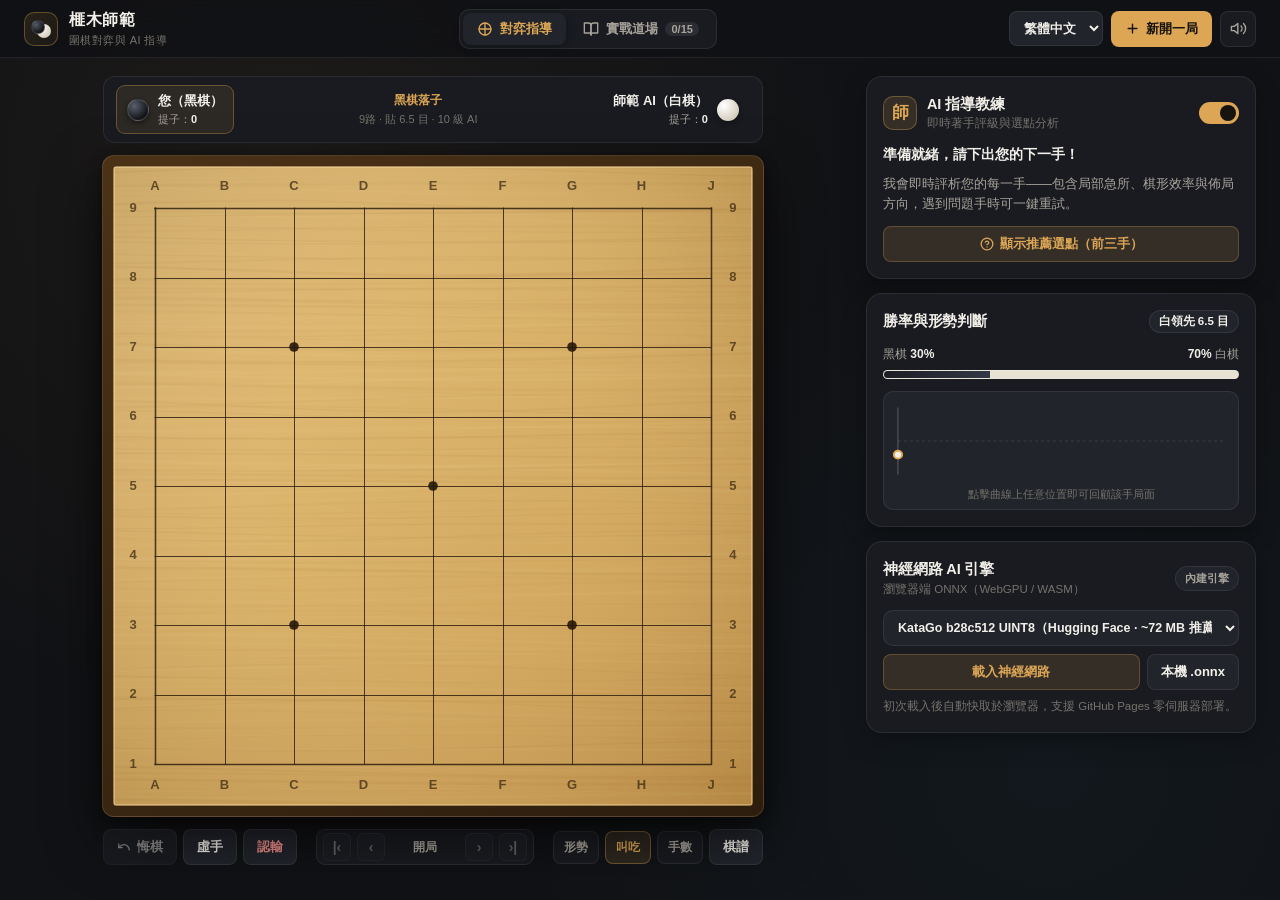
==== commit 475c362b: "fix Hugging Face ONNX URLs" ====
--- a/kaya-sensei-go.html
+++ b/kaya-sensei-go.html
@@ -1897,8 +1897,9 @@
 
             <div id="nn-controls" class="nn-controls">
               <select id="nn-preset-select" class="select-input nn-select" aria-label="選擇 ONNX 模型來源" data-i18n-aria="ariaNnSelect">
+                <option value="hf-kaya-uint8" data-i18n="nnOptHfUint8">KataGo b28c512 UINT8（Hugging Face · ~72 MB 推薦）</option>
+                <option value="hf-kaya-fp16" data-i18n="nnOptHf">KataGo b28c512 FP16（Hugging Face · ~140 MB）</option>
                 <option value="repo-local" data-i18n="nnOptRepo">專案內建模型（./models/katago.onnx）</option>
-                <option value="hf-kaya-fp16" data-i18n="nnOptHf">KataGo b28c512 FP16（Hugging Face）</option>
                 <option value="custom" data-i18n="nnOptCustom">自訂 HTTPS 模型網址…</option>
               </select>
 
@@ -2655,13 +2656,17 @@
   nnBadgeLoading: { zhTW: '載入中…', en: 'Loading…' },
   nnBadgeError: { zhTW: '載入失敗', en: 'Load Failed' },
   ariaNnSelect: { zhTW: '選擇 ONNX 模型來源', en: 'Select ONNX model source' },
+  nnOptHfUint8: {
+    zhTW: 'KataGo b28c512 UINT8（Hugging Face · ~72 MB 推薦）',
+    en: 'KataGo b28c512 UINT8 (Hugging Face · ~72 MB)',
+  },
+  nnOptHf: {
+    zhTW: 'KataGo b28c512 FP16（Hugging Face · ~140 MB）',
+    en: 'KataGo b28c512 FP16 (Hugging Face · ~140 MB)',
+  },
   nnOptRepo: {
     zhTW: '專案內建模型（./models/katago.onnx）',
     en: 'Repo Model (./models/katago.onnx)',
-  },
-  nnOptHf: {
-    zhTW: 'KataGo b28c512 FP16（Hugging Face）',
-    en: 'KataGo b28c512 FP16 (Hugging Face)',
   },
   nnOptCustom: {
     zhTW: '自訂 HTTPS 模型網址…',
@@ -4500,16 +4505,22 @@
 // or paste any HTTPS Hugging Face / custom .onnx URL, or load a local .onnx file)
 const NN_MODEL_PRESETS = [
   {
+    id: 'hf-kaya-uint8',
+    name: 'KataGo b28c512 UINT8（Hugging Face · ~72 MB 推薦）',
+    url: 'https://huggingface.co/kaya-go/kaya/resolve/main/kata1-b28c512nbt-adam-s11165M-d5387M/kata1-b28c512nbt-adam-s11165M-d5387M.uint8.onnx',
+    note: '量化輕量版（約 72 MB），支援 WebGPU 與 WASM，初次下載後自動快取於瀏覽器。',
+  },
+  {
+    id: 'hf-kaya-fp16',
+    name: 'KataGo b28c512 FP16（Hugging Face · ~140 MB WebGPU）',
+    url: 'https://huggingface.co/kaya-go/kaya/resolve/main/kata1-b28c512nbt-adam-s11165M-d5387M/kata1-b28c512nbt-adam-s11165M-d5387M.fp16.onnx',
+    note: '半精度版（約 140 MB），適合具備 WebGPU 的桌機瀏覽器；初次下載後自動快取。',
+  },
+  {
     id: 'repo-local',
     name: '專案內建模型（./models/katago.onnx）',
     url: './models/katago.onnx',
-    note: '適合 GitHub Pages：將 .onnx 放入 models/ 資料夾即可自動載入。',
-  },
-  {
-    id: 'hf-kaya-fp16',
-    name: 'KataGo b28c512 FP16（Hugging Face · 強職業級）',
-    url: 'https://huggingface.co/kaya-go/kaya/resolve/main/kata1-b28c512nbt-adam-s11165M-d5387M.fp16.onnx',
-    note: '需要較多記憶體與 WebGPU；初次下載後自動快取於瀏覽器。',
+    note: '適合自架 GitHub Pages：將 .onnx 放入 models/ 資料夾即可自動載入。',
   },
 ];
 
@@ -9649,7 +9660,12 @@
     const preset = NN_MODEL_PRESETS.find((p) => p.id === val);
     if (!preset) return;
     url = preset.url;
-    name = preset.id === 'repo-local' ? t('nnOptRepo') : t('nnOptHf');
+    const presetKeyMap = {
+      'hf-kaya-uint8': 'nnOptHfUint8',
+      'hf-kaya-fp16': 'nnOptHf',
+      'repo-local': 'nnOptRepo',
+    };
+    name = presetKeyMap[preset.id] ? t(presetKeyMap[preset.id]) : preset.name;
   }
   try {
     await neuralEngine.loadFromUrl(url, name);
